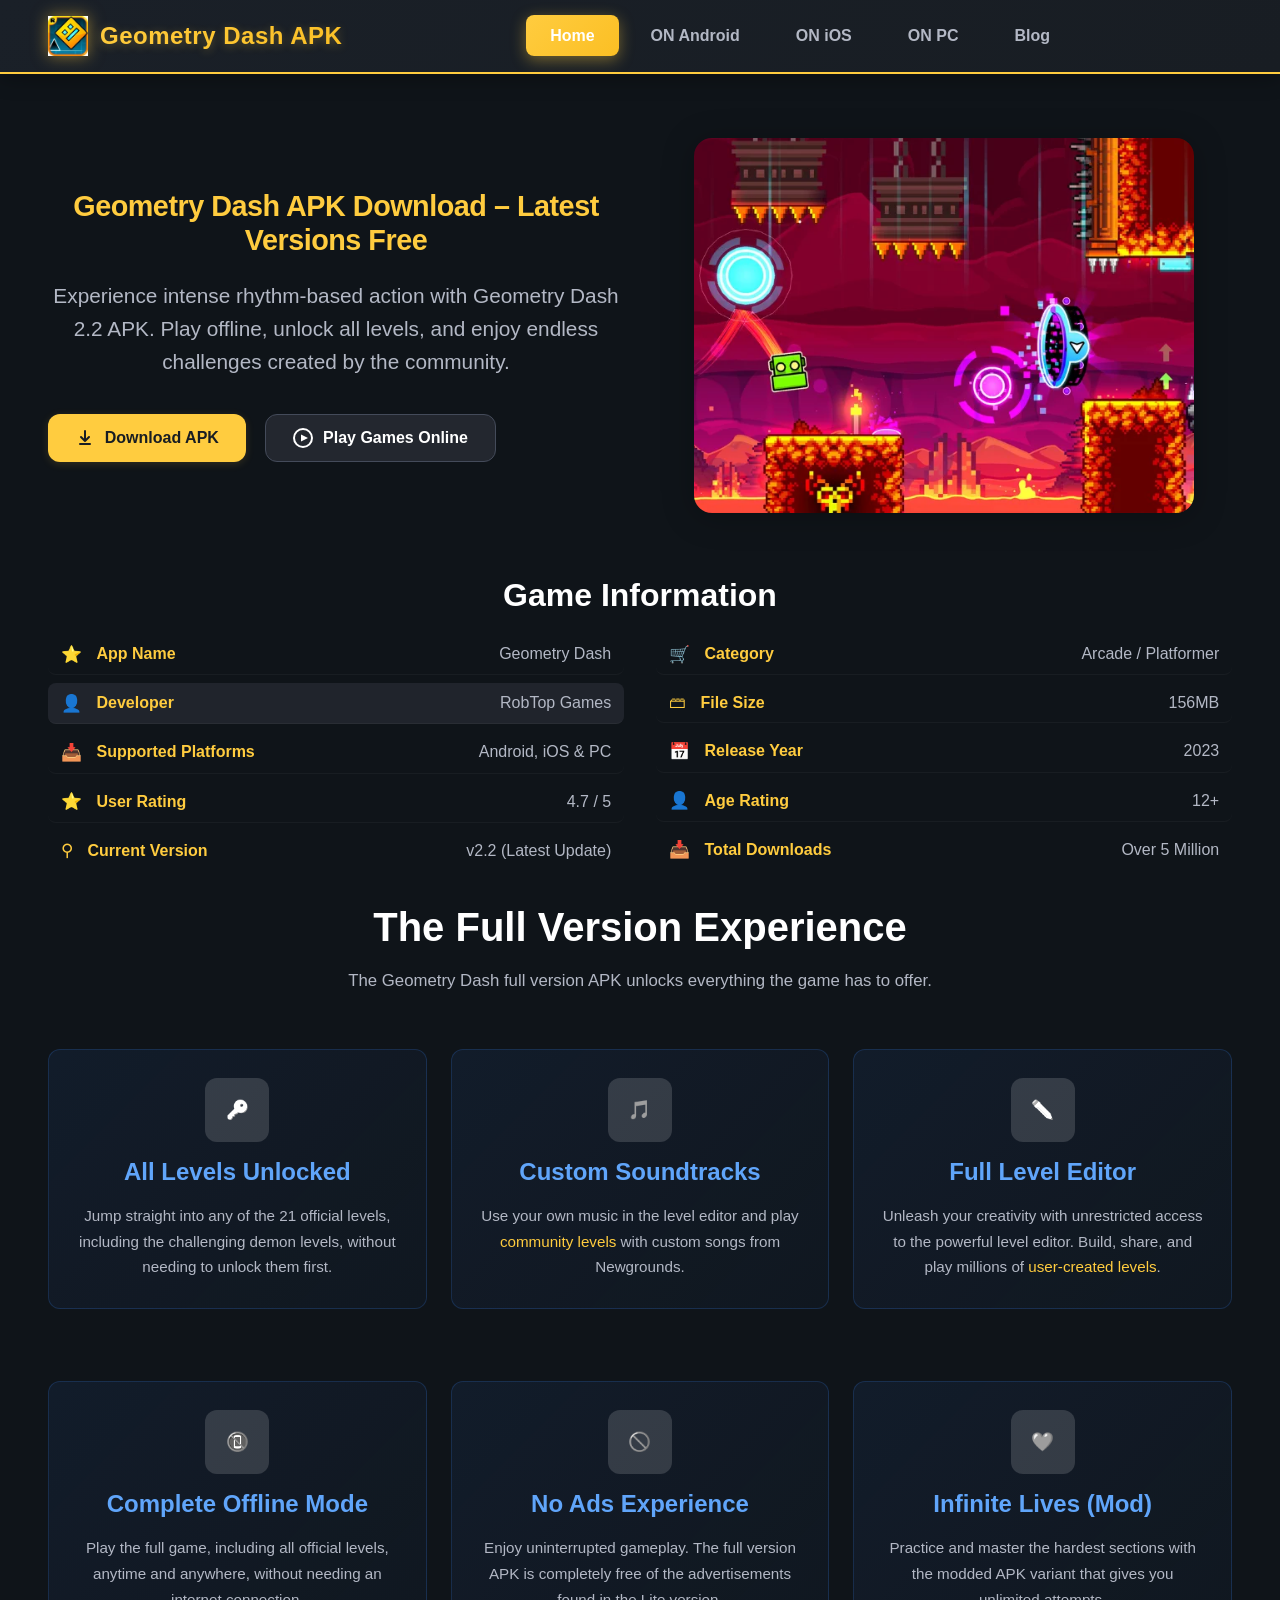
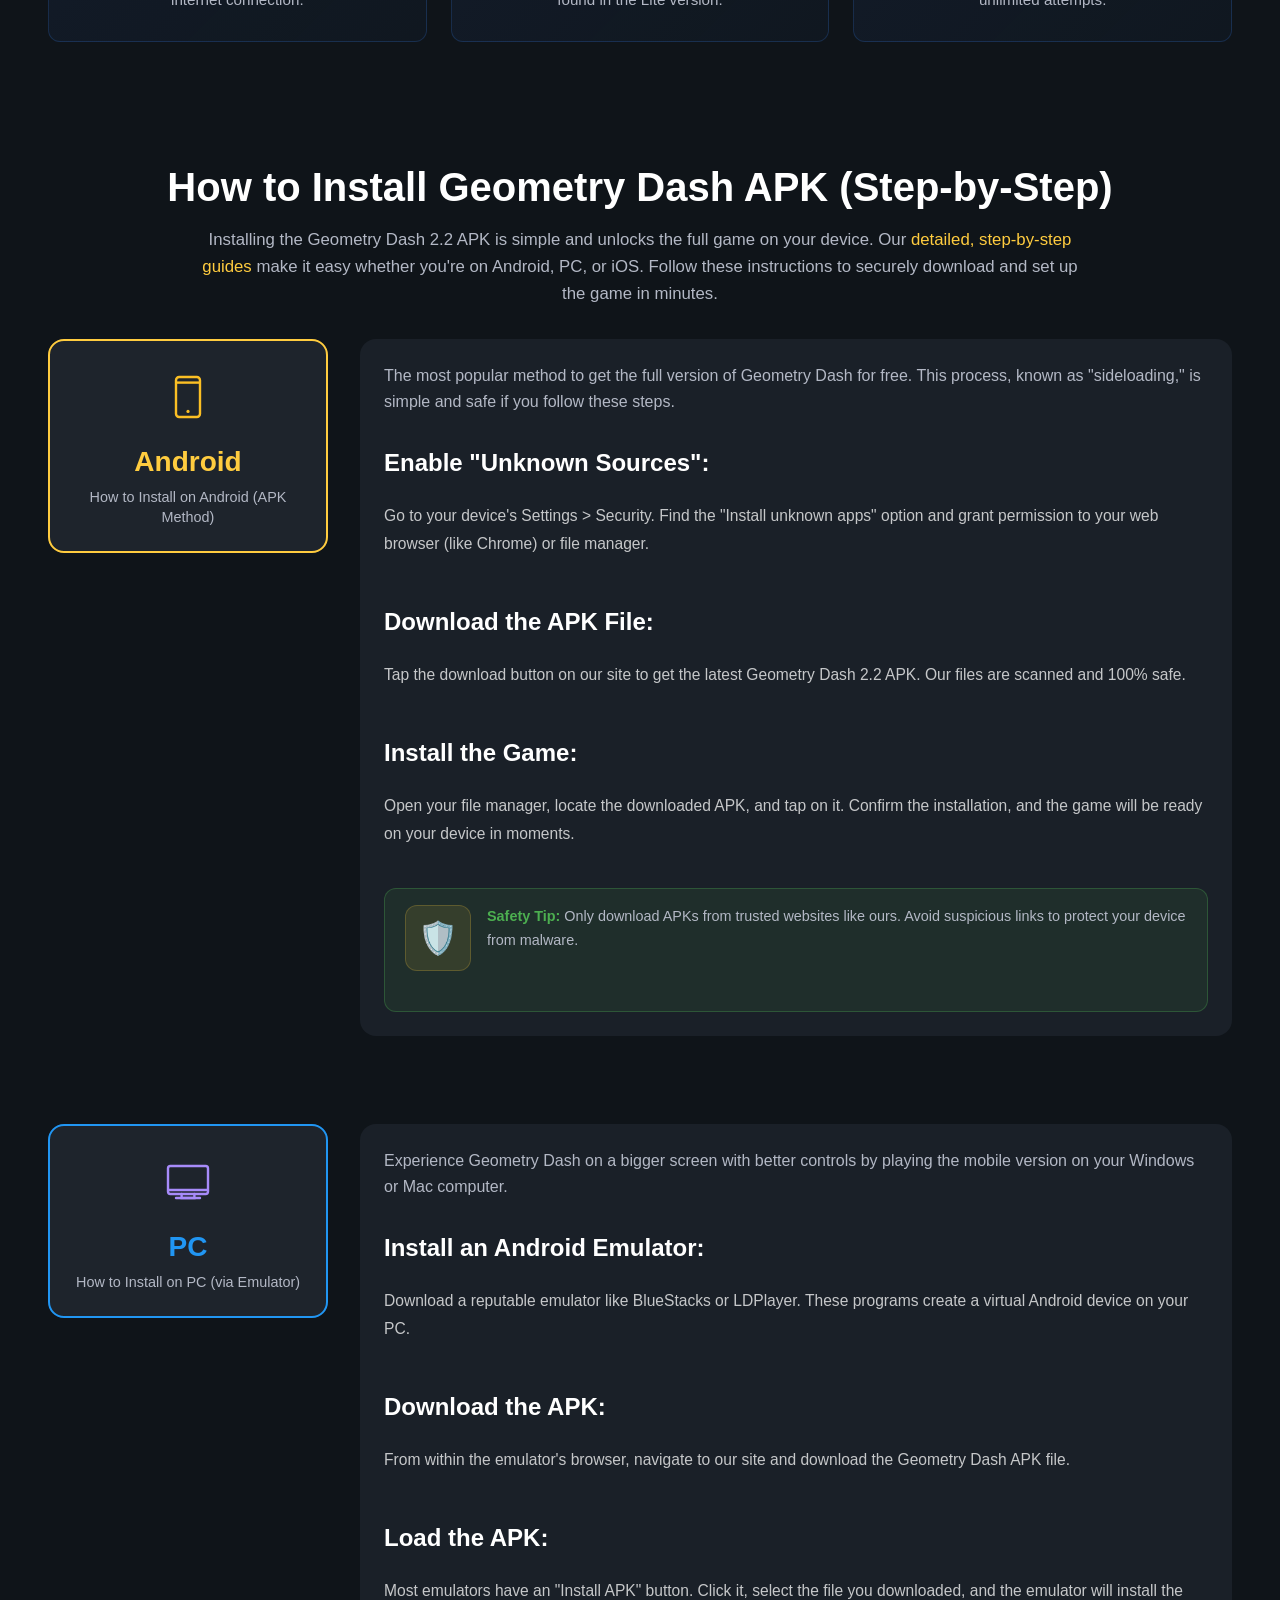
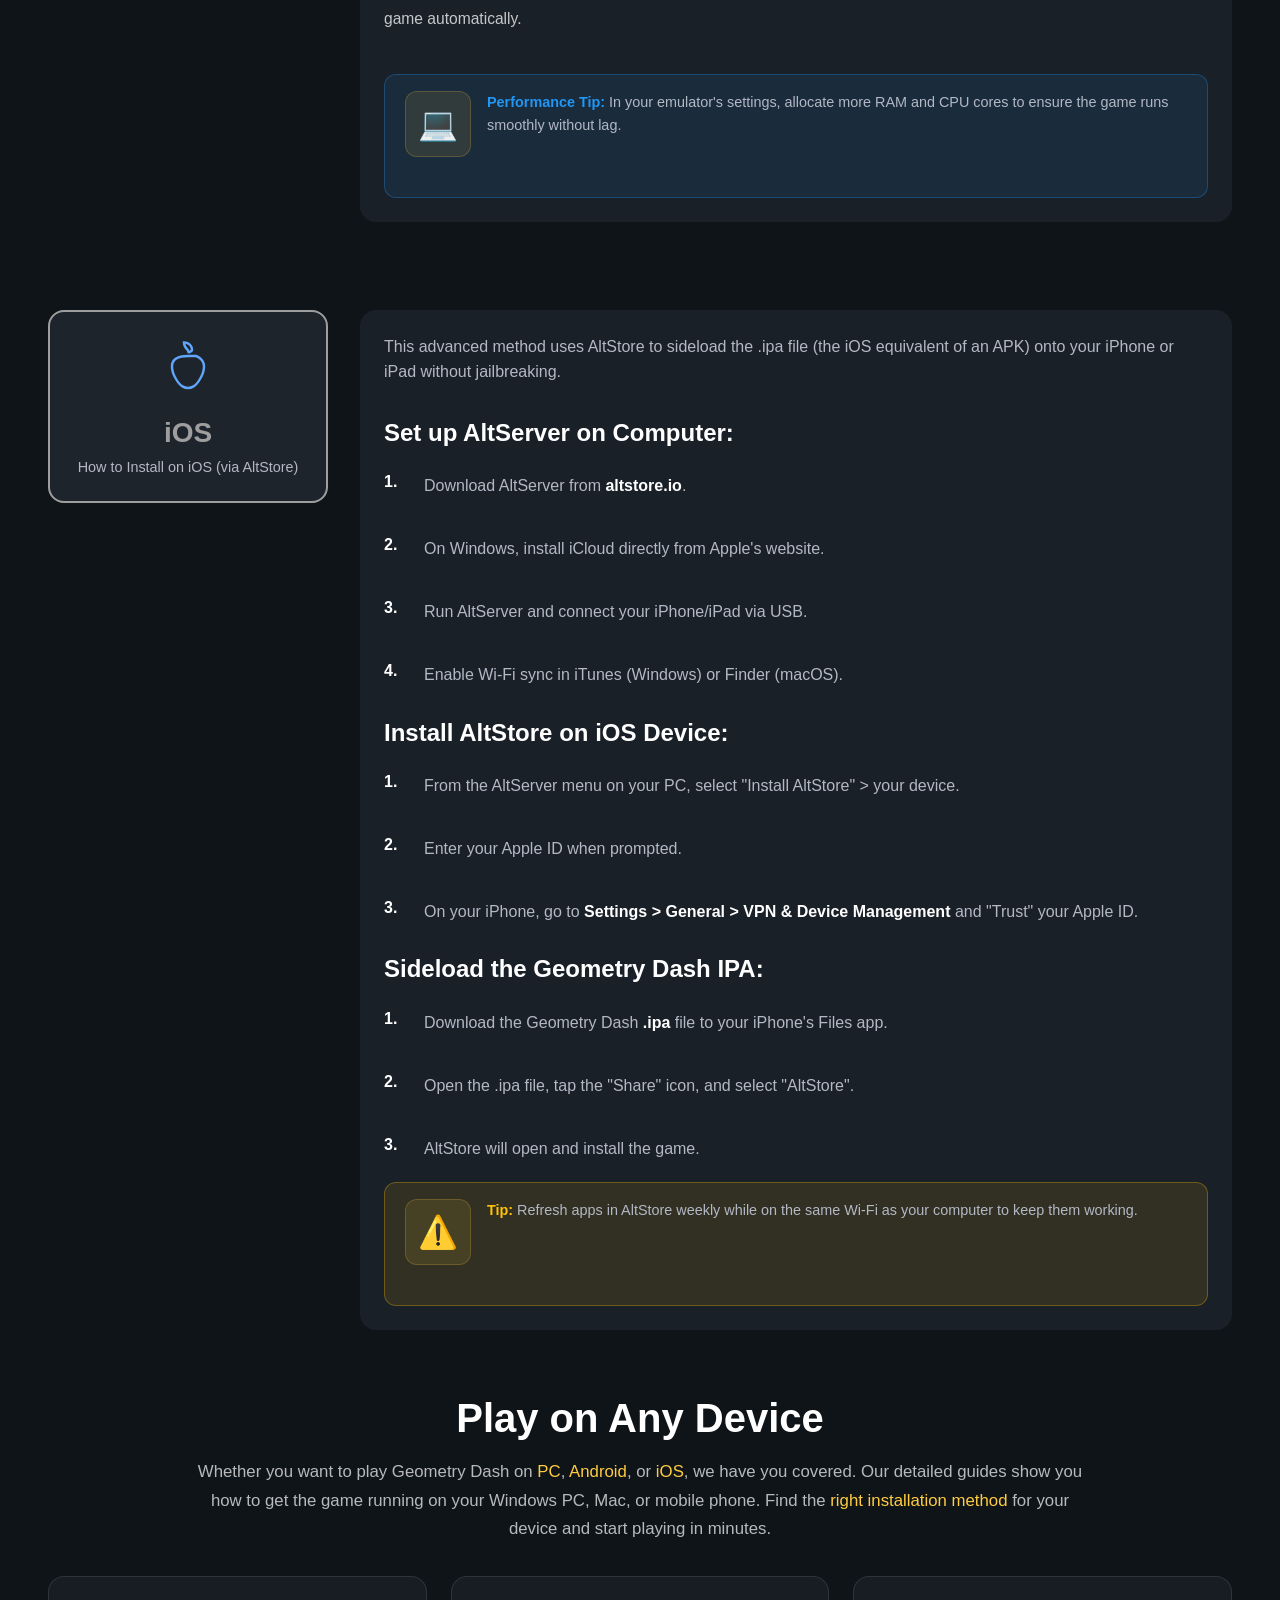
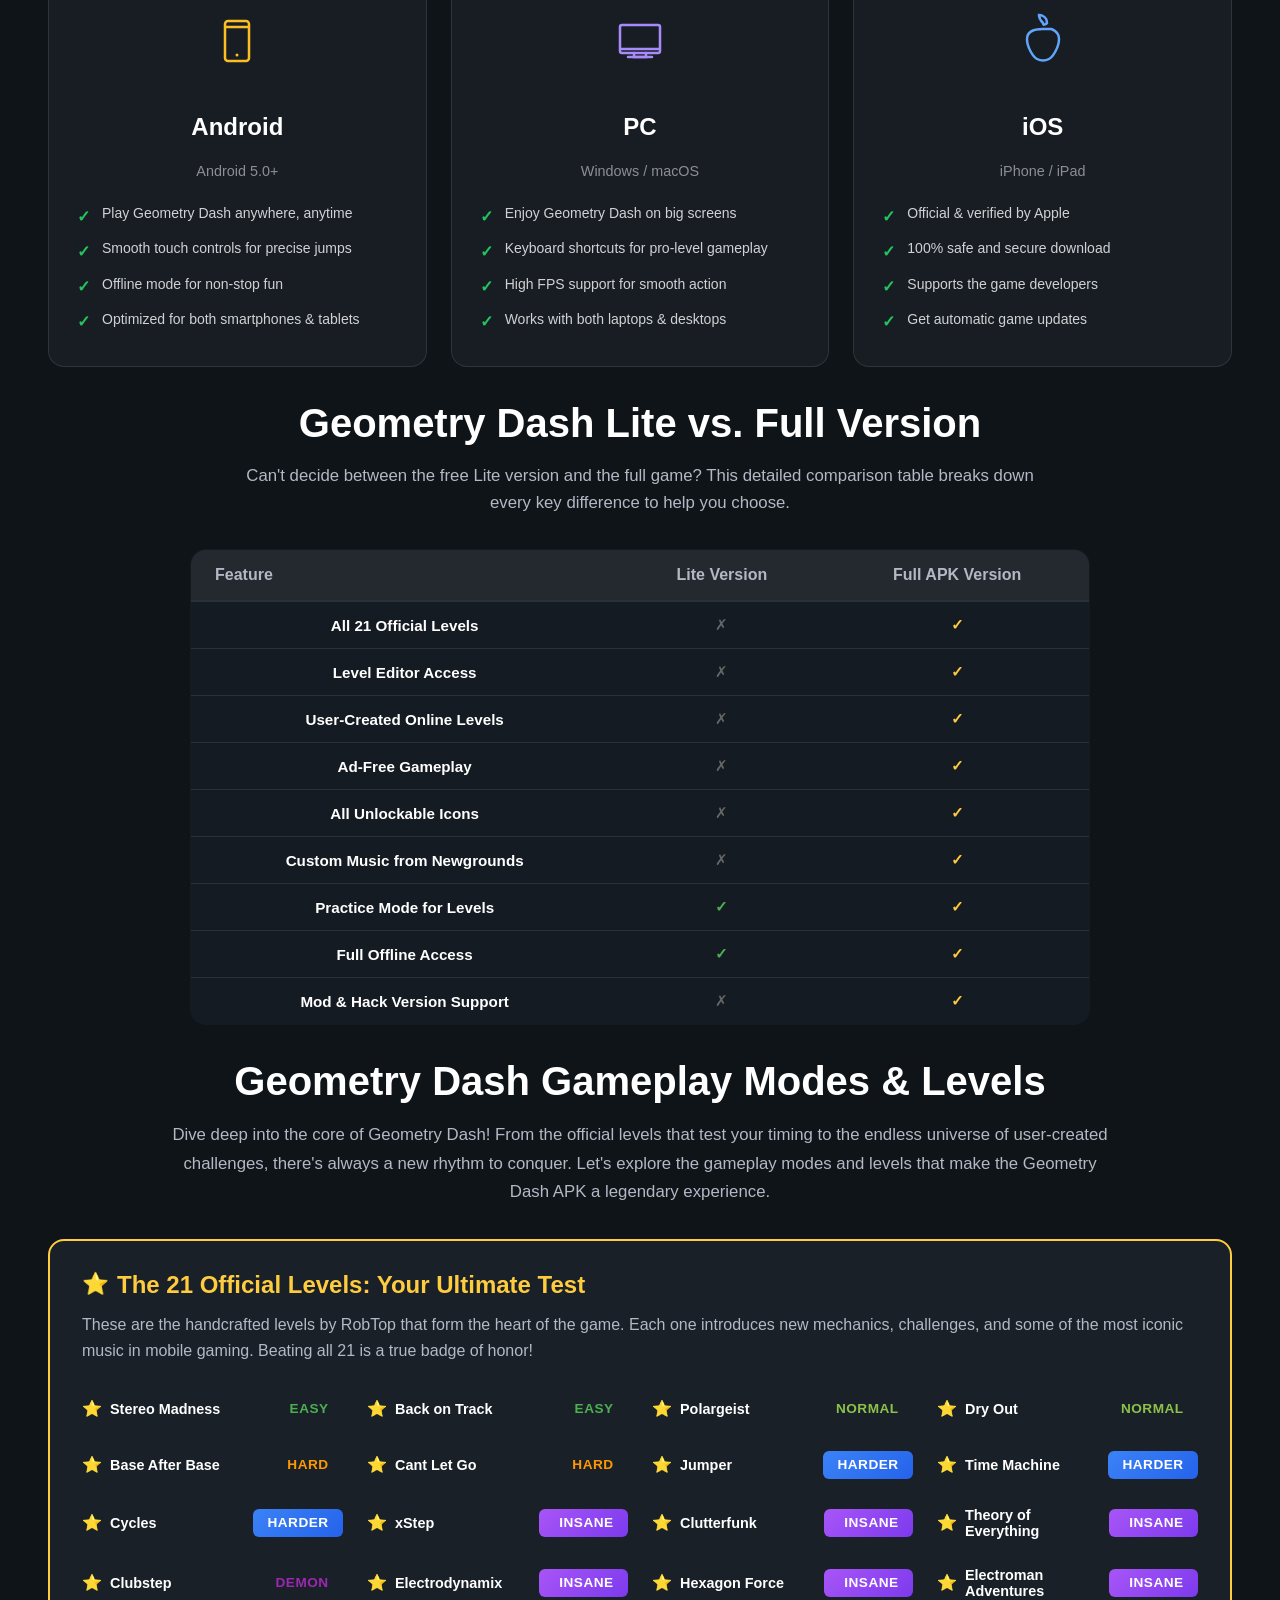
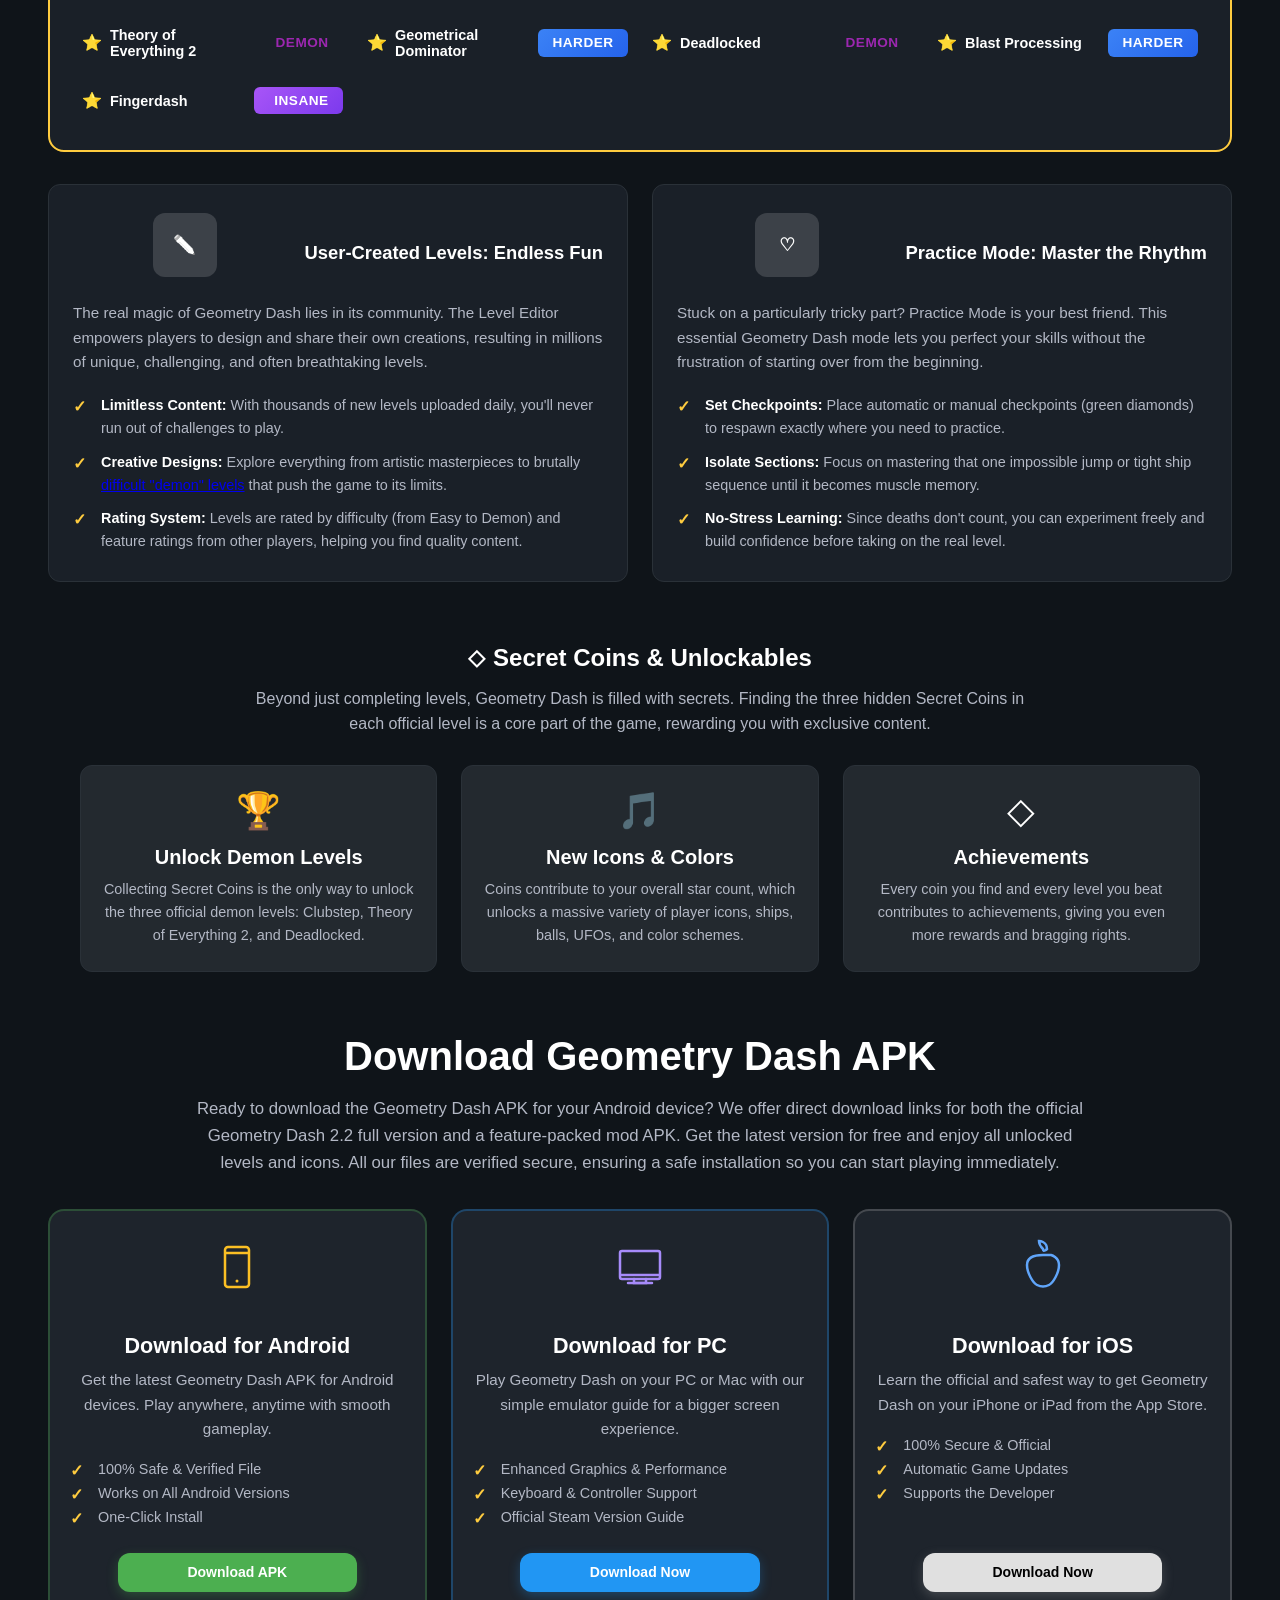
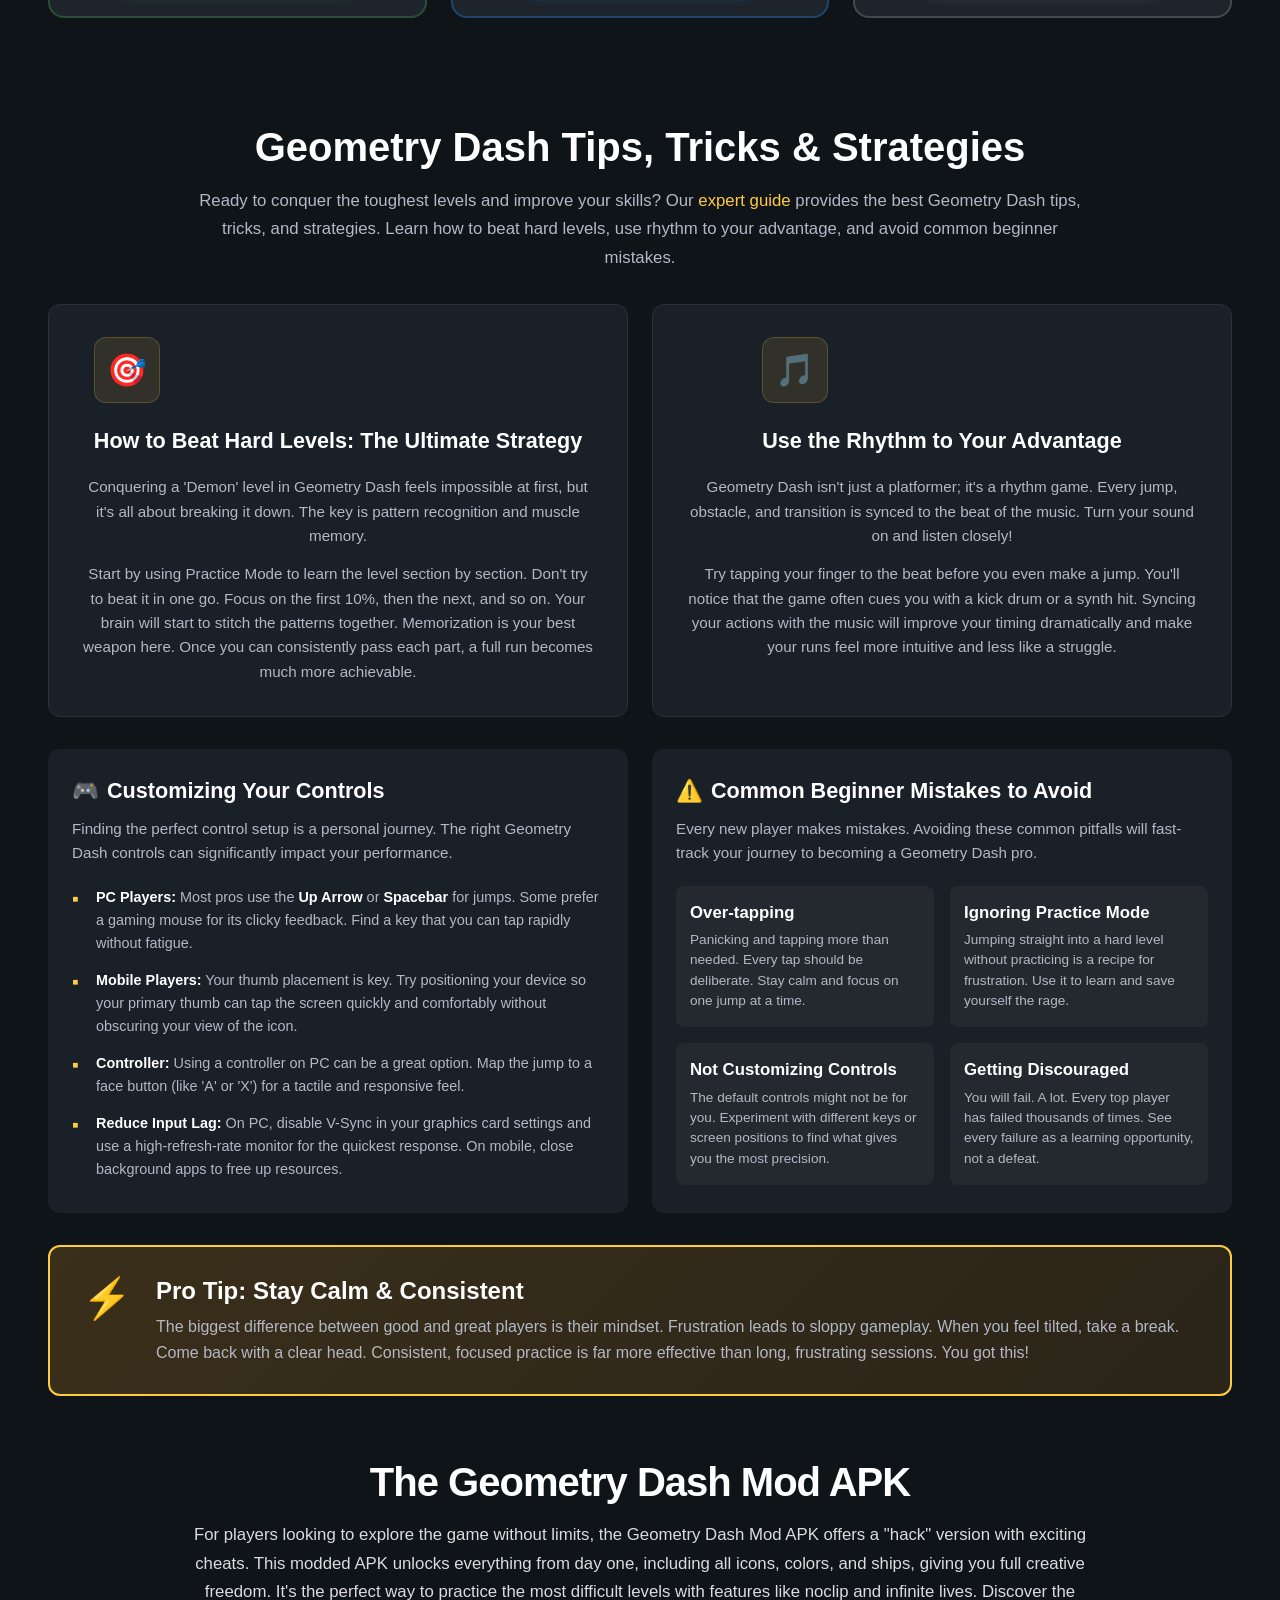
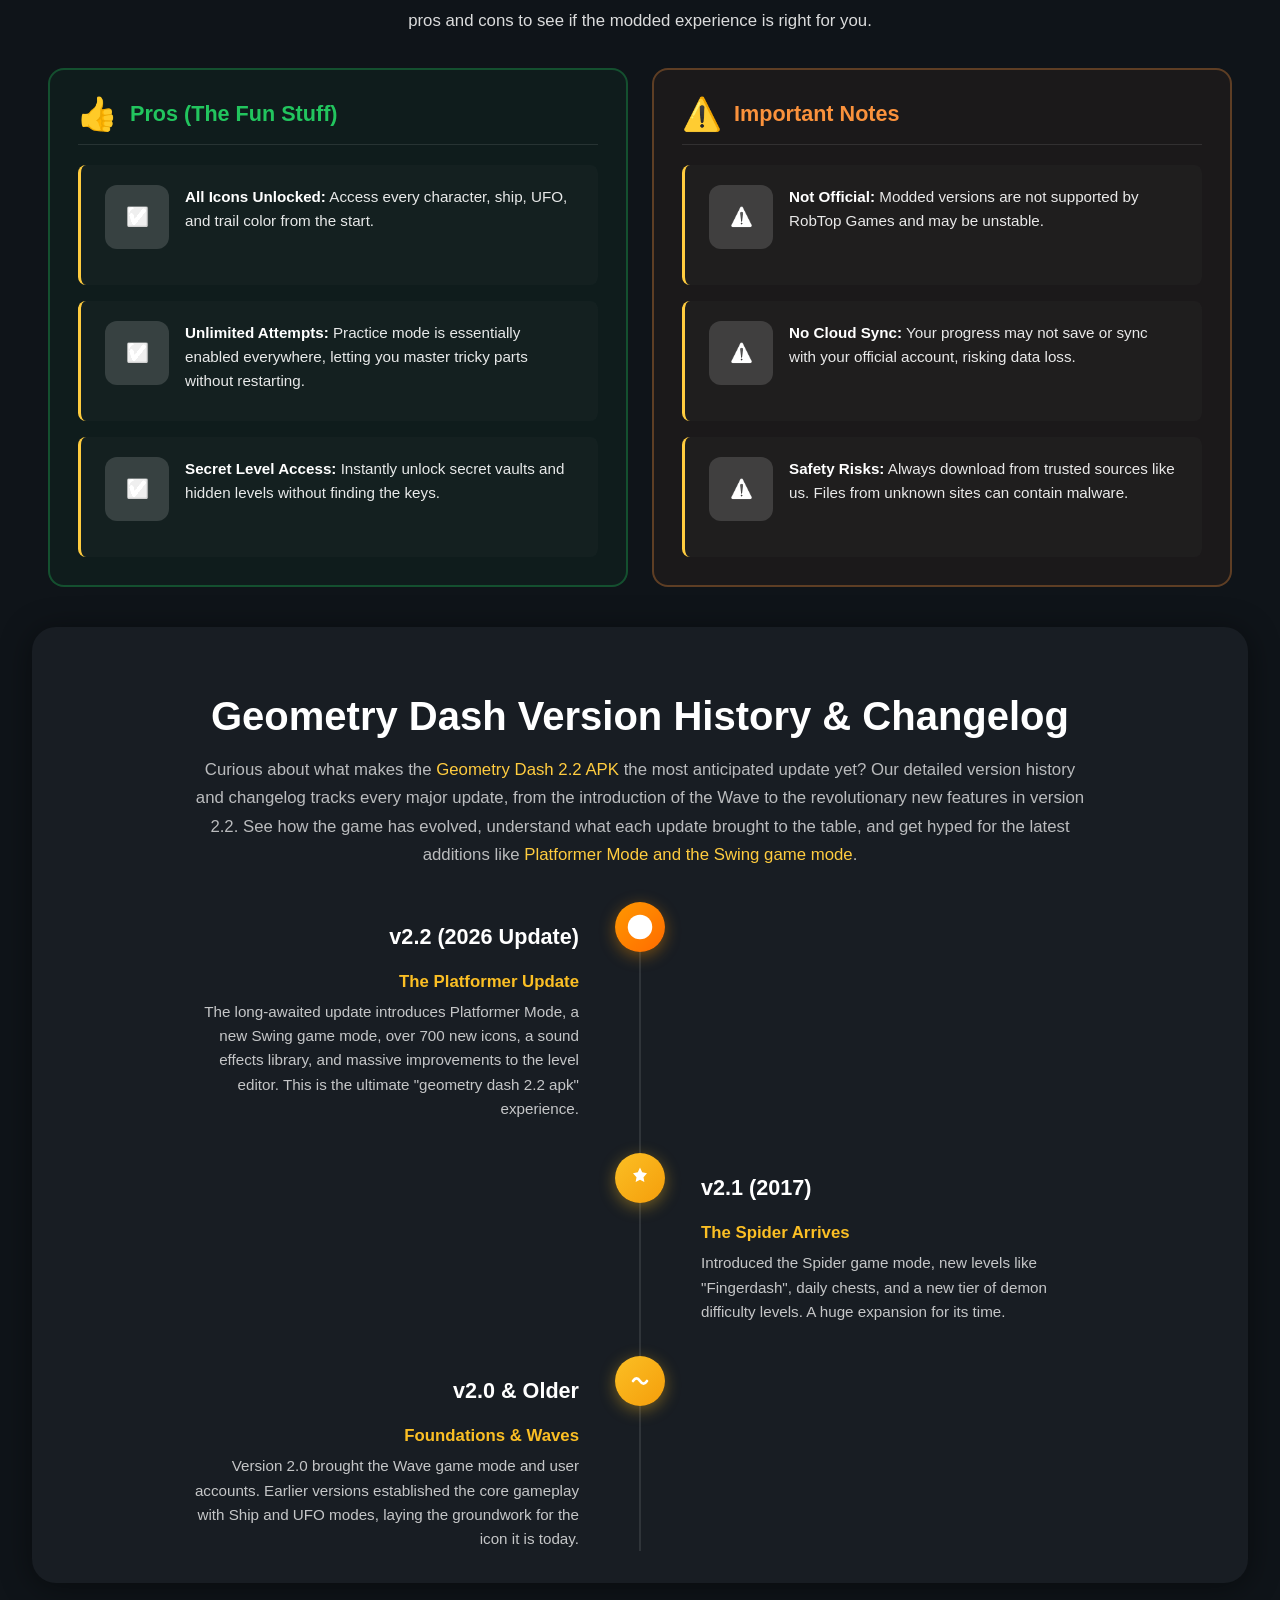
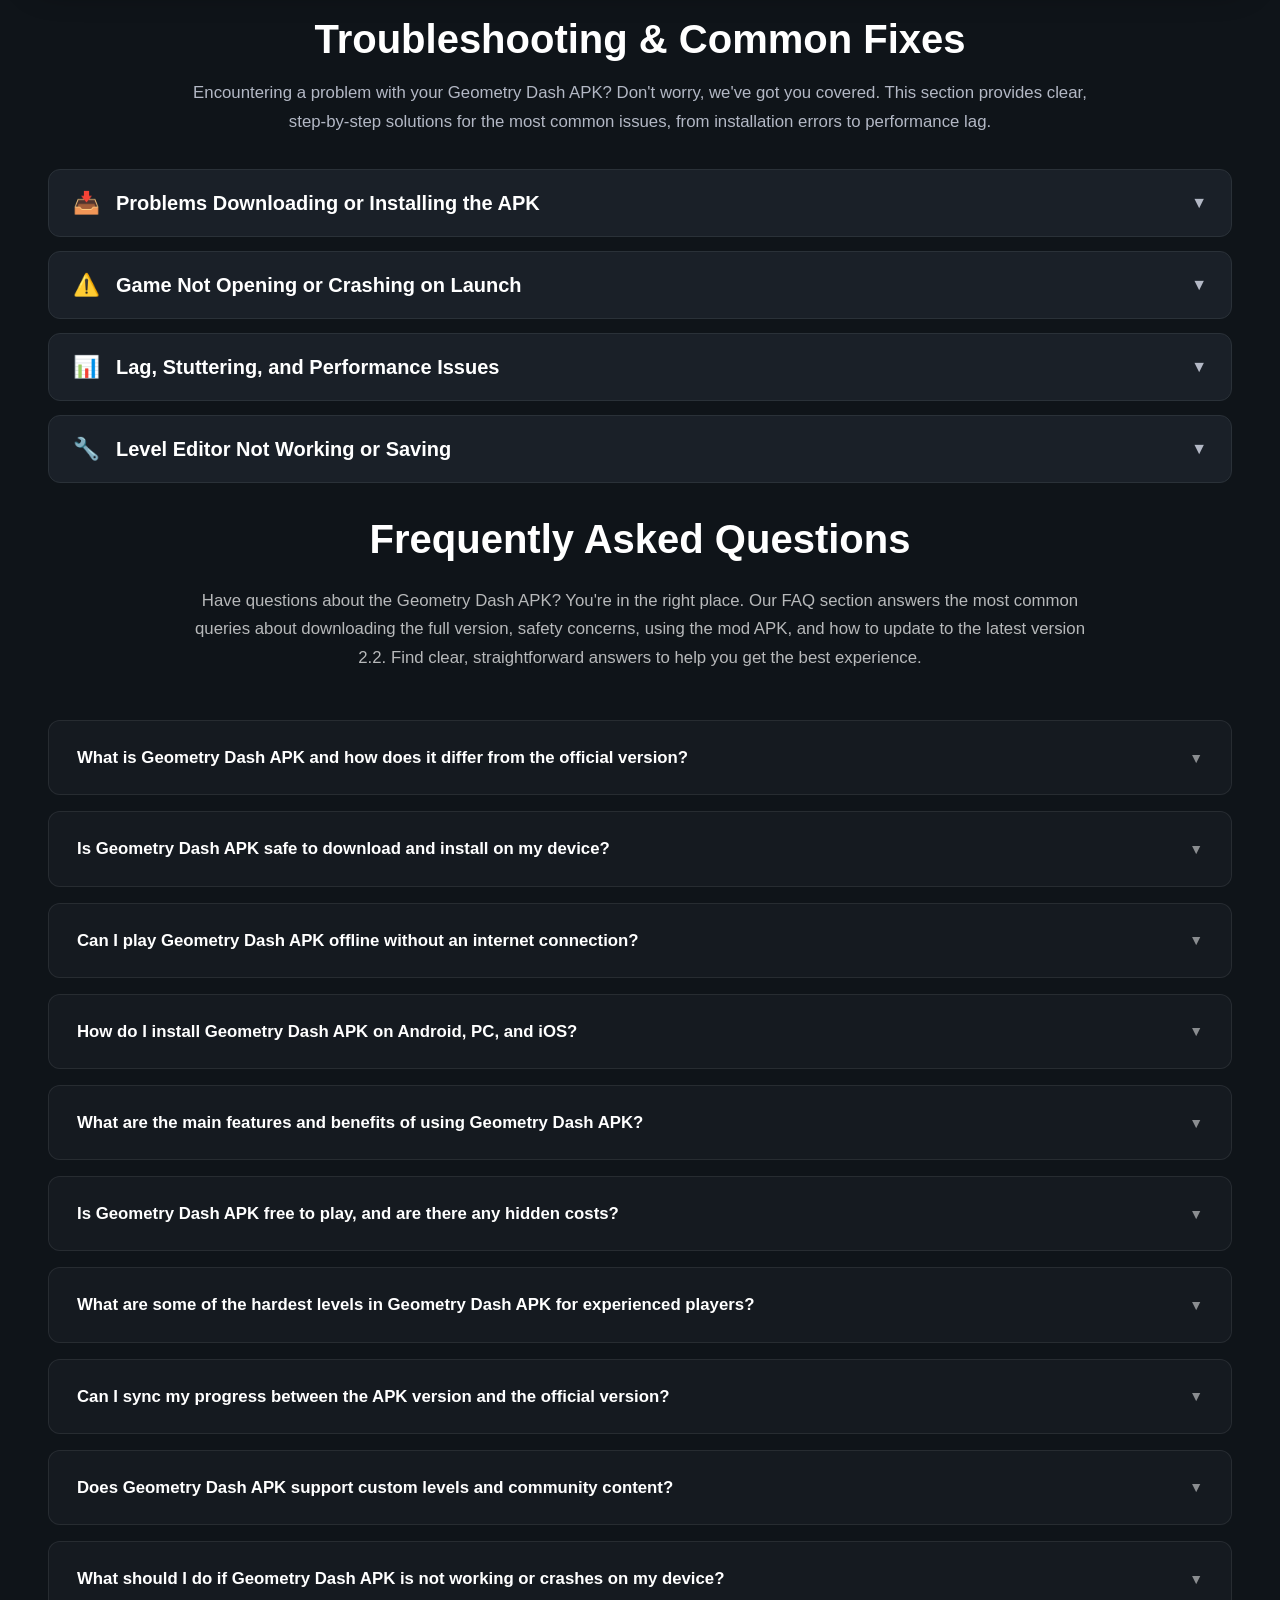
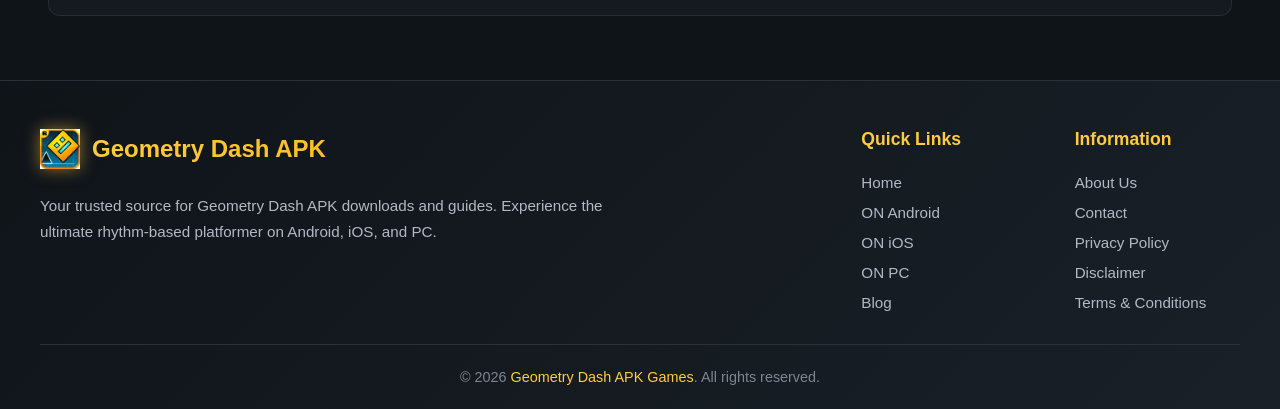
==== index.html @ 707002f7 "s" ====
<!DOCTYPE html>

<html lang="en-US"><head><meta http-equiv="Content-Type" content="text/html; charset=UTF-8">
    <script async src="https://pagead2.googlesyndication.com/pagead/js/adsbygoogle.js?client=ca-pub-5936762206811217"
     crossorigin="anonymous"></script>
    <meta http-equiv="X-UA-Compatible" content="IE=edge">
    <meta name="viewport" content="width=device-width, initial-scale=1.0">
    <link rel="icon" type="image/x-icon" href="/favicon.ico">
    <meta name="robots" content="index, follow, max-snippet:-1, max-image-preview:large, max-video-preview:-1">
    <meta name="description" content="Get the Geometry Dash APK Games 2026 latest version! Enjoy the full rhythm experience with all levels unlocked, exclusive icons, and no ads. Download now for Android, iOS, and PC to master the ultimate 2.2 challenge with smooth, lag-free gameplay.">
    <meta name="keywords" content="geometry dash apk,geometry dash 2.2 apk,geometry dash full version apk,geometry dash apk 2.2,geometry dash apk hack,geometry dash">
    <meta name="author" content="Geometry Dash">
    <!-- Hreflang alternate links for international targeting -->
    <link rel="alternate" href="./Home.html" hreflang="en-US">
    <link rel="alternate" href="./Home.html" hreflang="en-US">
    <link rel="alternate" href="/es" hreflang="en-ES">
    <meta property="og:title" content="Geometry Dash APK Download – Latest Versions Free">
    <!-- WebSite Schema JSON-LD -->
    <script type="text/javascript" async="" src="./Home/js"></script><script async="" src="./Home/gtm.js.download"></script><script type="application/ld+json">
      {
        "@context": "https://schema.org",
        "@type": "WebSite",
        "@id": "https://geometrydashapk.games/#website",
        "name": "Geometry Dash APK Games",
        "alternateName": "Geometry Dash Apk Games",
        "url": "https://geometrydashapk.games/",
        "description": "Download Geometry Dash APK Games 2026 latest version free for Android, iOS & PC. Play all levels unlocked, enjoy smooth gameplay & the ultimate rhythm challenge.",
        "inLanguage": "en-US",
        "publisher": {
          "@type": "Organization",
          "name": "Geometry Dash APK Games",
          "logo": {
            "@type": "ImageObject",
            "url": "https://geometrydashapk.games/Home/logo.webp"
          }
        }
      }
    </script>
    <!-- FAQPage Schema JSON-LD -->
    <script type="application/ld+json">
      {
        "@context": "https://schema.org",
        "@type": "FAQPage",
        "mainEntity": [
          {
            "@type": "Question",
            "name": "What is the difference between Geometry Dash APK and the official version?",
            "acceptedAnswer": {
              "@type": "Answer",
              "text": "The Geometry Dash APK is the full version of the game in an installable format for Android. Unlike the free Lite version on the Play Store, the full APK unlocks all 21 official levels, the complete level editor, and removes ads. The official Play Store version costs money, but the APK can be downloaded for free from trusted sites. Both versions offer the same gameplay experience, but the APK allows full access without a purchase. Just make sure you download APKs from verified sources to avoid malware."
            }
          },
          {
            "@type": "Question",
            "name": "Is it safe to download the Geometry Dash APK on my device?",
            "acceptedAnswer": {
              "@type": "Answer",
              "text": "Yes, downloading the Geometry Dash APK is safe as long as you use trusted sources. Avoid sketchy websites or spam links. Our site provides verified APK files that are scanned for malware. Before installing, make sure to enable 'Unknown Sources' in your Android device's security settings. After installation, you can turn this option off again. If you download from an untrusted source, your device could be at risk, so always check site reviews and reputation first."
            }
          },
          {
            "@type": "Question",
            "name": "Can I play Geometry Dash APK without an internet connection?",
            "acceptedAnswer": {
              "@type": "Answer",
              "text": "Absolutely! One of the best aspects of the full Geometry Dash APK is complete offline mode. Once installed, you can play all 21 official levels, use the level editor, and enjoy the full game without needing an internet connection. However, to download user-created levels from the game servers or upload your own creations, you will need internet access. But for the core single-player experience, offline play is fully available and works perfectly."
            }
          },
          {
            "@type": "Question",
            "name": "How do I install Geometry Dash APK on Android, PC, and iOS?",
            "acceptedAnswer": {
              "@type": "Answer",
              "text": "On Android: Enable 'Unknown Sources' in Settings > Security, download the APK file from our site, and tap the downloaded file to install. On PC: Install an Android emulator like BlueStacks or LDPlayer, download the APK file, and drag it into the emulator or use the 'Install APK' feature. On iOS: The process is more advanced. You need AltStore (a sideloading tool) installed on your computer and iPhone. Download the Geometry Dash .ipa file and load it via AltStore. Check our detailed step-by-step guides for each platform in our installation section."
            }
          },
          {
            "@type": "Question",
            "name": "What special features does the Geometry Dash Mod APK offer?",
            "acceptedAnswer": {
              "@type": "Answer",
              "text": "The Geometry Dash Mod APK (also known as the 'hack' version) offers additional features not found in the standard version. These include all icons, colors, and ships unlocked from the start, infinite lives (no attempt limit), noclip mode (walk through obstacles for practice), and immediate access to all levels and features. These mods are ideal for practicing difficult sections or simply exploring the game without restrictions. However, note that achievements earned with mods won't be recognized on official servers."
            }
          },
          {
            "@type": "Question",
            "name": "Is Geometry Dash APK free, or are there any hidden costs?",
            "acceptedAnswer": {
              "@type": "Answer",
              "text": "The Geometry Dash APK is completely free to download from our site. There are no hidden fees, subscription charges, or required in-app purchases. Once downloaded and installed, you have full access to the entire game permanently. While the official Play Store version costs money (around $3.99 USD), the APK is free. Some sites may try to charge for downloads or redirect to paid services, so always download from trusted sources like ours, where access is 100% free."
            }
          },
          {
            "@type": "Question",
            "name": "Is Geometry Dash APK suitable for beginners or only experienced players?",
            "acceptedAnswer": {
              "@type": "Answer",
              "text": "Geometry Dash is perfect for both beginners and experienced players. The game starts with easy levels like 'Stereo Madness' and 'Back on Track' that teach you the basic controls and mechanics. As you progress, difficulty increases gradually, with harder levels and the brutal 'Demon' levels for experts. Practice Mode is designed specifically for beginners, allowing you to place checkpoints and learn difficult sections without frustration. If you're new, start with the easy levels, practice the rhythm, and don't get discouraged. Everyone starts somewhere!"
            }
          },
          {
            "@type": "Question",
            "name": "How do I update my Geometry Dash APK to the latest version?",
            "acceptedAnswer": {
              "@type": "Answer",
              "text": "To update your Geometry Dash APK to the latest version (currently 2.2), simply download the newest APK file from our site and install it over your existing installation. You don't need to uninstall the old version; the new APK will automatically update it and preserve your game data, saved levels, and progress. Always check that you're downloading the most recent version by verifying the version number on our download page. If for any reason progress doesn't carry over, ensure the new version is from the same developer or source as the previous one."
            }
          },
          {
            "@type": "Question",
            "name": "Can I play user-created levels with community content?",
            "acceptedAnswer": {
              "@type": "Answer",
              "text": "Yes! One of the best features of Geometry Dash is its massive library of user-created levels. With the full APK, you have complete access to the level editor and can browse, download, and play millions of community-created levels. Levels are categorized by difficulty, star rating, and popularity. You can search for specific levels by name or discover new creations in the online levels tab. To access online levels, you need an internet connection, but once downloaded, many can be played offline. The community continues to upload amazing content every day."
            }
          },
          {
            "@type": "Question",
            "name": "How do I fix common installation problems on my device?",
            "acceptedAnswer": {
              "@type": "Answer",
              "text": "If you're having trouble installing the Geometry Dash APK, try these steps: 1) Ensure 'Unknown Sources' or 'Install Unknown Apps' is enabled in Settings > Security. 2) Verify you have enough storage space (at least 200MB free). 3) If the APK won't install, delete the downloaded file and re-download it, as it may be corrupted. 4) Uninstall any previous versions of Geometry Dash (Lite or full) before installing the APK. 5) Restart your device and try again. If the game crashes after installation, make sure your Android device is updated to version 5.0 or higher. For more help, check our troubleshooting section."
            }
          }
        ]
      }
    </script>
    <!-- WebPage, App, and Breadcrumb Schema JSON-LD -->
    <script type="application/ld+json">
      {
        "@context": "https://schema.org",
        "@graph": [
          {
            "@type": "Organization",
            "@id": "https://geometrydashapk.games/#organization",
            "name": "Geometry Dash APK Games",
            "url": "https://geometrydashapk.games/",
            "logo": {
              "@type": "ImageObject",
              "@id": "https://geometrydashapk.games/#logo",
              "url": "https://geometrydashapk.games/Home/logo.webp",
              "contentUrl": "https://geometrydashapk.games/Home/logo.webp"
            }
          },
          {
            "@type": "WebPage",
            "@id": "https://geometrydashapk.games/#webpage",
            "url": "https://geometrydashapk.games/",
            "name": "Geometry Dash APK Download - Latest Versions Free",
            "description": "Get the Geometry Dash APK Games 2026 latest version with all levels unlocked, exclusive icons, no ads, and smooth gameplay for Android, iOS, and PC.",
            "isPartOf": {
              "@id": "https://geometrydashapk.games/#website"
            },
            "about": {
              "@id": "https://geometrydashapk.games/#software"
            },
            "primaryImageOfPage": {
              "@type": "ImageObject",
              "url": "https://geometrydashapk.games/Home/geometry-dash-apk.webp"
            },
            "inLanguage": "en-US"
          },
          {
            "@type": "SoftwareApplication",
            "@id": "https://geometrydashapk.games/#software",
            "name": "Geometry Dash APK",
            "alternateName": "Geometry Dash 2.2 APK",
            "applicationCategory": "GameApplication",
            "operatingSystem": "Android, iOS, Windows",
            "softwareVersion": "2.2",
            "fileSize": "156 MB",
            "description": "Geometry Dash APK is a rhythm-based arcade platformer with offline gameplay, unlocked levels, a level editor, custom icons, and community-created levels.",
            "image": "https://geometrydashapk.games/Home/geometry-dash-apk.webp",
            "downloadUrl": "https://geometrydashapk.games/#download-android-apk",
            "author": {
              "@type": "Organization",
              "name": "RobTop Games"
            },
            "publisher": {
              "@id": "https://geometrydashapk.games/#organization"
            },
            "offers": {
              "@type": "Offer",
              "url": "https://geometrydashapk.games/#download-android-apk",
              "price": "0",
              "priceCurrency": "USD",
              "availability": "https://schema.org/InStock"
            },
            "aggregateRating": {
              "@type": "AggregateRating",
              "ratingValue": "4.7",
              "bestRating": "5",
              "worstRating": "1",
              "ratingCount": "5000000"
            }
          },
          {
            "@type": "BreadcrumbList",
            "@id": "https://geometrydashapk.games/#breadcrumb",
            "itemListElement": [
              {
                "@type": "ListItem",
                "position": 1,
                "name": "Home",
                "item": "https://geometrydashapk.games/"
              }
            ]
          }
        ]
      }
    </script>
    <meta property="og:description" content="Get the Geometry Dash APK Games 2026 latest version! Enjoy the full rhythm experience with all levels unlocked, exclusive icons, and no ads. Download now for Android, iOS, and PC to master the ultimate 2.2 challenge with smooth, lag-free gameplay.">
    <meta property="og:image" content="images/placeholder.webp">
    <meta property="og:type" content="website">
    <meta property="og:url" content="/">
    <!-- Twitter -->
    <meta name="twitter:card" content="summary_large_image">
    <meta name="twitter:title" content="Geometry Dash APK Download – Latest Versions Free">
    <meta name="twitter:description" content="Get the Geometry Dash APK Games 2026 latest version! Enjoy the full rhythm experience with all levels unlocked, exclusive icons, and no ads. Download now for Android, iOS, and PC to master the ultimate 2.2 challenge with smooth, lag-free gameplay.">
    <meta name="twitter:image" content="images/placeholder.webp">
    <title>Geometry Dash APK Download – Latest Versions Free</title>
    <link rel="canonical" href="/">
    <!-- Link to CSS file -->
    <link rel="stylesheet" href="./Home/style.css">
    <!-- Google Tag Manager -->
<script>(function(w,d,s,l,i){w[l]=w[l]||[];w[l].push({'gtm.start':
new Date().getTime(),event:'gtm.js'});var f=d.getElementsByTagName(s)[0],
j=d.createElement(s),dl=l!='dataLayer'?'&l='+l:'';j.async=true;j.src=
'https://www.googletagmanager.com/gtm.js?id='+i+dl;f.parentNode.insertBefore(j,f);
})(window,document,'script','dataLayer','GTM-KZPTSPKQ');</script>
<!-- End Google Tag Manager -->
    <link rel="stylesheet" href="./assets/translate.css">
  </head>
  <body>
    <!-- Google Tag Manager (noscript) -->
<noscript><iframe src="https://www.googletagmanager.com/ns.html?id=GTM-KZPTSPKQ"
height="0" width="0" style="display:none;visibility:hidden"></iframe></noscript>
<!-- End Google Tag Manager (noscript) -->
    <header>
      <a href="./Home.html" class="logo">
        <img src="./Home/logo.webp" alt="Geometry Dash Logo" class="logo-icon">
        <span class="logo-text">Geometry Dash APK</span>
      </a>
      <nav>
        <ul class="nav-menu">
          <li><a href="./" class="nav-link active">Home</a></li>
          <li><a href="./Android.html" class="nav-link">ON Android</a></li>
          <li><a href="./IOS.html" class="nav-link">ON iOS</a></li>
          <li><a href="./Window.html" class="nav-link">ON PC</a></li>
          <li><a href="./blog" class="nav-link">Blog</a></li>
          <li class="language-switcher"><div id="google_translate_element" class="translate-control"></div></li>
        </ul>
        <button class="mobile-menu-toggle" aria-label="Toggle menu">
          <span></span>
          <span></span>
          <span></span>
        </button>
      </nav>
    </header>
    <main>
      <section class="hero">
        <div class="hero-content">
          <div class="hero-text">
            <h1>
              Geometry Dash APK Download – Latest Versions Free
            </h1>
            <p class="hero-subtitle">
              Experience intense rhythm-based action with Geometry Dash 2.2 APK.
              Play offline, unlock all levels, and enjoy endless challenges
              created by the community.
            </p>
            <div class="hero-buttons">
              <a href="/#download-android-apk" class="btn btn-download">
                <span class="btn-icon" aria-hidden="true" style="
                    display: inline-flex;
                    align-items: center;
                    margin-right: 0.6em;
                  ">
                  <svg width="20" height="20" viewBox="0 0 20 20" fill="none" xmlns="http://www.w3.org/2000/svg" style="display: block">
                    <path d="M10 3v10m0 0l-4-4m4 4l4-4" stroke="#181d23" stroke-width="2" stroke-linecap="round" stroke-linejoin="round"></path>
                    <rect x="4" y="15" width="12" height="2" rx="1" fill="#181d23"></rect>
                  </svg>
                </span>
                Download APK
              </a>
              <a href="https://geometry.games" target="_blank" rel="noopener" class="btn btn-install">
                <span class="btn-icon" aria-hidden="true" style="
                    display: inline-flex;
                    align-items: center;
                    margin-right: 0.6em;
                  ">
                  <svg width="20" height="20" viewBox="0 0 20 20" fill="none" xmlns="http://www.w3.org/2000/svg" style="display: block">
                    <circle cx="10" cy="10" r="9" stroke="#fff" stroke-width="2"></circle>
                    <polygon points="8,6.5 15,10 8,13.5" fill="#fff"></polygon>
                  </svg>
                </span>
                Play Games Online
              </a>
            </div>
          </div>
          <div class="hero-image">
            <img src="./Home/geometry-dash-apk.webp" alt="Geometry Dash APK Screenshot">
          </div>
        </div>
      </section>
      <section class="game-info-card">
        <h2 class="game-info-title">Game Information</h2>
        <div class="game-info-table">
          <div class="game-info-col">
            <div class="game-info-row">
              <span class="game-info-icon">⭐</span>
              <span class="game-info-label">App Name</span><span class="game-info-value">Geometry Dash</span>
            </div>
            <div class="game-info-row highlight">
              <span class="game-info-icon">👤</span>
              <span class="game-info-label">Developer</span><span class="game-info-value">RobTop Games</span>
            </div>
            <div class="game-info-row">
              <span class="game-info-icon">📥</span>
              <span class="game-info-label">Supported Platforms</span><span class="game-info-value">Android, iOS &amp; PC</span>
            </div>
            <div class="game-info-row">
              <span class="game-info-icon">⭐</span>
              <span class="game-info-label">User Rating</span><span class="game-info-value">4.7 / 5</span>
            </div>
            <div class="game-info-row">
              <span class="game-info-icon">⚲</span>
              <span class="game-info-label">Current Version</span><span class="game-info-value">v2.2 (Latest Update)</span>
            </div>
          </div>
          <div class="game-info-col">
            <div class="game-info-row">
              <span class="game-info-icon">🛒</span>
              <span class="game-info-label">Category</span><span class="game-info-value">Arcade / Platformer</span>
            </div>
            <div class="game-info-row">
              <span class="game-info-icon">🗃</span>
              <span class="game-info-label">File Size</span><span class="game-info-value">156MB</span>
            </div>
            <div class="game-info-row">
              <span class="game-info-icon">📅</span>
              <span class="game-info-label">Release Year</span><span class="game-info-value">2023</span>
            </div>
            <div class="game-info-row">
              <span class="game-info-icon">👤</span>
              <span class="game-info-label">Age Rating</span><span class="game-info-value">12+</span>
            </div>
            <div class="game-info-row">
              <span class="game-info-icon">📥</span>
              <span class="game-info-label">Total Downloads</span><span class="game-info-value">Over 5 Million</span>
            </div>
          </div>
        </div>
      </section>
      <section class="features-section">
        <h2 class="features-title">The Full Version Experience</h2>
        <p class="features-subtitle">
          The Geometry Dash full version APK unlocks everything the game has to
          offer.
        </p>
        <div class="features-grid">
          <div class="feature-card">
            <div class="feature-icon">🔑</div>
            <h3 class="feature-title">All Levels Unlocked</h3>
            <p class="feature-description">
              Jump straight into any of the 21 official levels, including the
              challenging demon levels, without needing to unlock them first.
            </p>
          </div>
          <div class="feature-card">
            <div class="feature-icon">🎵</div>
            <h3 class="feature-title">Custom Soundtracks</h3>
            <p class="feature-description">
              Use your own music in the level editor and play
              <a href="./blog/best-geometry-dash-levels">community levels</a>
              with custom songs from Newgrounds.
            </p>
          </div>
          <div class="feature-card">
            <div class="feature-icon">✏️</div>
            <h3 class="feature-title">Full Level Editor</h3>
            <p class="feature-description">
              Unleash your creativity with unrestricted access to the powerful
              level editor. Build, share, and play millions of
              <a href="./blog/best-geometry-dash-levels">user-created levels</a>.
            </p>
          </div>
          <div class="feature-card">
            <div class="feature-icon">📵</div>
            <h3 class="feature-title">Complete Offline Mode</h3>
            <p class="feature-description">
              Play the full game, including all official levels, anytime and
              anywhere, without needing an internet connection.
            </p>
          </div>
          <div class="feature-card">
            <div class="feature-icon">🚫</div>
            <h3 class="feature-title">No Ads Experience</h3>
            <p class="feature-description">
              Enjoy uninterrupted gameplay. The full version APK is completely
              free of the advertisements found in the Lite version.
            </p>
          </div>
          <div class="feature-card">
            <div class="feature-icon">❤️</div>
            <h3 class="feature-title">Infinite Lives (Mod)</h3>
            <p class="feature-description">
              Practice and master the hardest sections with the modded APK
              variant that gives you unlimited attempts.
            </p>
          </div>
        </div>
      </section>

      <section class="install-section">
        <h2 class="install-title">
          How to Install Geometry Dash APK (Step-by-Step)
        </h2>
        <p class="install-subtitle">
          Installing the Geometry Dash 2.2 APK is simple and unlocks the full
          game on your device. Our
          <a href="./blog/how-to-install-geometry-dash-on-any-device">detailed, step-by-step guides</a>
          make it easy whether you're on Android, PC, or iOS. Follow these
          instructions to securely download and set up the game in minutes.
        </p>
        <div class="install-container">
          <div class="install-platform">
            <div class="platform-icon">
              <svg width="80" height="80" viewBox="0 0 80 80" fill="none" xmlns="http://www.w3.org/2000/svg">
                <rect x="25" y="15" width="30" height="50" rx="4" stroke="#fbbf24" stroke-width="3" fill="none"></rect>
                <line x1="25" y1="22" x2="55" y2="22" stroke="#fbbf24" stroke-width="3"></line>
                <circle cx="40" cy="58" r="2" fill="#fbbf24"></circle>
              </svg>
            </div>
            <h3 class="platform-title">Android</h3>
            <p class="platform-subtitle">
              How to Install on Android (APK Method)
            </p>
          </div>
          <div class="install-steps">
            <p class="install-intro">
              The most popular method to get the full version of Geometry Dash
              for free. This process, known as "sideloading," is simple and safe
              if you follow these steps.
            </p>
            <div class="install-step">
              <div class="step-number">1</div>
              <div class="step-content">
                <h4 class="step-title">Enable "Unknown Sources":</h4>
                <p class="step-description">
                  Go to your device's Settings &gt; Security. Find the "Install
                  unknown apps" option and grant permission to your web browser
                  (like Chrome) or file manager.
                </p>
              </div>
            </div>
            <div class="install-step">
              <div class="step-number">2</div>
              <div class="step-content">
                <h4 class="step-title">Download the APK File:</h4>
                <p class="step-description">
                  Tap the download button on our site to get the latest Geometry
                  Dash 2.2 APK. Our files are scanned and 100% safe.
                </p>
              </div>
            </div>
            <div class="install-step">
              <div class="step-number">3</div>
              <div class="step-content">
                <h4 class="step-title">Install the Game:</h4>
                <p class="step-description">
                  Open your file manager, locate the downloaded APK, and tap on
                  it. Confirm the installation, and the game will be ready on
                  your device in moments.
                </p>
              </div>
            </div>
            <div class="safety-tip">
              <div class="tip-icon">🛡️</div>
              <p>
                <strong>Safety Tip:</strong> Only download APKs from trusted
                websites like ours. Avoid suspicious links to protect your
                device from malware.
              </p>
            </div>
          </div>
        </div>
      </section>
      <section class="install-section pc-install">
        <div class="install-container">
          <div class="install-platform">
            <div class="platform-icon">
              <svg width="80" height="80" viewBox="0 0 80 80" fill="none" xmlns="http://www.w3.org/2000/svg">
                <rect x="15" y="20" width="50" height="35" rx="3" stroke="#a78bfa" stroke-width="3" fill="none"></rect>
                <line x1="15" y1="50" x2="65" y2="50" stroke="#a78bfa" stroke-width="3"></line>
                <path d="M32 55 L32 60 L48 60 L48 55" stroke="#a78bfa" stroke-width="3" stroke-linecap="round"></path>
                <line x1="25" y1="60" x2="55" y2="60" stroke="#a78bfa" stroke-width="3" stroke-linecap="round"></line>
              </svg>
            </div>
            <h3 class="platform-title">PC</h3>
            <p class="platform-subtitle">How to Install on PC (via Emulator)</p>
          </div>
          <div class="install-steps">
            <p class="install-intro">
              Experience Geometry Dash on a bigger screen with better controls
              by playing the mobile version on your Windows or Mac computer.
            </p>
            <div class="install-step">
              <div class="step-number">1</div>
              <div class="step-content">
                <h4 class="step-title">Install an Android Emulator:</h4>
                <p class="step-description">
                  Download a reputable emulator like BlueStacks or LDPlayer.
                  These programs create a virtual Android device on your PC.
                </p>
              </div>
            </div>
            <div class="install-step">
              <div class="step-number">2</div>
              <div class="step-content">
                <h4 class="step-title">Download the APK:</h4>
                <p class="step-description">
                  From within the emulator's browser, navigate to our site and
                  download the Geometry Dash APK file.
                </p>
              </div>
            </div>
            <div class="install-step">
              <div class="step-number">3</div>
              <div class="step-content">
                <h4 class="step-title">Load the APK:</h4>
                <p class="step-description">
                  Most emulators have an "Install APK" button. Click it, select
                  the file you downloaded, and the emulator will install the
                  game automatically.
                </p>
              </div>
            </div>
            <div class="safety-tip performance-tip">
              <div class="tip-icon">💻</div>
              <p>
                <strong>Performance Tip:</strong> In your emulator's settings,
                allocate more RAM and CPU cores to ensure the game runs smoothly
                without lag.
              </p>
            </div>
          </div>
        </div>
      </section>
      <section class="install-section ios-install">
        <div class="install-container">
          <div class="install-platform">
            <div class="platform-icon">
              <svg width="80" height="80" viewBox="0 0 80 80" fill="none" xmlns="http://www.w3.org/2000/svg">
                <path d="M40 18 C40 18, 35 13, 35 8 C35 8, 45 8, 45 18 C45 18, 40 23, 40 18 Z" stroke="#60a5fa" stroke-width="3" fill="none"></path>
                <path d="M50 25 C50 25, 60 28, 60 38 C60 48, 52 60, 47 63 C42 66, 38 66, 33 63 C28 60, 20 48, 20 38 C20 28, 30 25, 40 25 C45 25, 50 25, 50 25 Z" stroke="#60a5fa" stroke-width="3" fill="none"></path>
              </svg>
            </div>
            <h3 class="platform-title">iOS</h3>
            <p class="platform-subtitle">
              How to Install on iOS (via AltStore)
            </p>
          </div>
          <div class="install-steps">
            <p class="install-intro">
              This advanced method uses AltStore to sideload the .ipa file (the
              iOS equivalent of an APK) onto your iPhone or iPad without
              jailbreaking.
            </p>
            <div class="install-step">
              <div class="step-number">1</div>
              <div class="step-content">
                <h4 class="step-title">Set up AltServer on Computer:</h4>
                <ul class="step-list">
                  <li>Download AltServer from <strong>altstore.io</strong>.</li>
                  <li>
                    On Windows, install iCloud directly from Apple's website.
                  </li>
                  <li>Run AltServer and connect your iPhone/iPad via USB.</li>
                  <li>
                    Enable Wi-Fi sync in iTunes (Windows) or Finder (macOS).
                  </li>
                </ul>
              </div>
            </div>
            <div class="install-step">
              <div class="step-number">2</div>
              <div class="step-content">
                <h4 class="step-title">Install AltStore on iOS Device:</h4>
                <ul class="step-list">
                  <li>
                    From the AltServer menu on your PC, select "Install
                    AltStore" &gt; your device.
                  </li>
                  <li>Enter your Apple ID when prompted.</li>
                  <li>
                    On your iPhone, go to
                    <strong>Settings &gt; General &gt; VPN &amp; Device Management</strong>
                    and "Trust" your Apple ID.
                  </li>
                </ul>
              </div>
            </div>
            <div class="install-step">
              <div class="step-number">3</div>
              <div class="step-content">
                <h4 class="step-title">Sideload the Geometry Dash IPA:</h4>
                <ul class="step-list">
                  <li>
                    Download the Geometry Dash <strong>.ipa</strong> file to
                    your iPhone's Files app.
                  </li>
                  <li>
                    Open the .ipa file, tap the "Share" icon, and select
                    "AltStore".
                  </li>
                  <li>AltStore will open and install the game.</li>
                </ul>
              </div>
            </div>
            <div class="safety-tip warning-tip">
              <div class="tip-icon">⚠️</div>
              <p>
                <strong>Tip:</strong> Refresh apps in AltStore weekly while on
                the same Wi-Fi as your computer to keep them working.
              </p>
            </div>
          </div>
        </div>
      </section>
      <section class="platforms-section">
        <h2 class="platforms-title">Play on Any Device</h2>
        <p class="platforms-intro">
          Whether you want to play Geometry Dash on <a href="./Window.html">PC</a>,
          <a href="./Android.html">Android</a>, or <a href="./IOS.html">iOS</a>, we have you
          covered. Our detailed guides show you how to get the game running on
          your Windows PC, Mac, or mobile phone. Find the
          <a href="./blog/how-to-install-geometry-dash-on-any-device">right installation method</a>
          for your device and start playing in minutes.
        </p>
        <div class="platforms-grid">
          <div class="platform-card android-card">
            <div class="platform-icon android-icon">
              <svg width="64" height="64" viewBox="0 0 64 64" fill="none">
                <rect x="20" y="12" width="24" height="40" rx="3" stroke="currentColor" stroke-width="2.5" fill="none"></rect>
                <line x1="20" y1="18" x2="44" y2="18" stroke="currentColor" stroke-width="2.5"></line>
                <circle cx="32" cy="46" r="1.5" fill="currentColor"></circle>
              </svg>
            </div>
            <h3 class="platform-name">Android</h3>
            <p class="platform-requirement">Android 5.0+</p>
            <ul class="platform-features">
              <li>
                <span class="check-icon">✓</span>
                Play Geometry Dash anywhere, anytime
              </li>
              <li>
                <span class="check-icon">✓</span>
                Smooth touch controls for precise jumps
              </li>
              <li>
                <span class="check-icon">✓</span>
                Offline mode for non-stop fun
              </li>
              <li>
                <span class="check-icon">✓</span>
                Optimized for both smartphones &amp; tablets
              </li>
            </ul>
          </div>
          <div class="platform-card pc-card">
            <div class="platform-icon pc-icon">
              <svg width="64" height="64" viewBox="0 0 64 64" fill="none">
                <rect x="12" y="16" width="40" height="28" rx="2" stroke="currentColor" stroke-width="2.5" fill="none"></rect>
                <line x1="12" y1="40" x2="52" y2="40" stroke="currentColor" stroke-width="2.5"></line>
                <path d="M26 44 L26 48 L38 48 L38 44" stroke="currentColor" stroke-width="2.5" stroke-linecap="round"></path>
                <line x1="20" y1="48" x2="44" y2="48" stroke="currentColor" stroke-width="2.5" stroke-linecap="round"></line>
              </svg>
            </div>
            <h3 class="platform-name">PC</h3>
            <p class="platform-requirement">Windows / macOS</p>
            <ul class="platform-features">
              <li>
                <span class="check-icon">✓</span>
                Enjoy Geometry Dash on big screens
              </li>
              <li>
                <span class="check-icon">✓</span>
                Keyboard shortcuts for pro-level gameplay
              </li>
              <li>
                <span class="check-icon">✓</span>
                High FPS support for smooth action
              </li>
              <li>
                <span class="check-icon">✓</span>
                Works with both laptops &amp; desktops
              </li>
            </ul>
          </div>
          <div class="platform-card ios-card">
            <div class="platform-icon ios-icon">
              <svg width="64" height="64" viewBox="0 0 64 64" fill="none">
                <path d="M32 14 C32 14, 28 10, 28 6 C28 6, 36 6, 36 14 C36 14, 32 18, 32 14 Z" stroke="currentColor" stroke-width="2.5" fill="none"></path>
                <path d="M40 20 C40 20, 48 22, 48 30 C48 38, 42 48, 38 50 C34 52, 30 52, 26 50 C22 48, 16 38, 16 30 C16 22, 24 20, 32 20 C36 20, 40 20, 40 20 Z" stroke="currentColor" stroke-width="2.5" fill="none"></path>
              </svg>
            </div>
            <h3 class="platform-name">iOS</h3>
            <p class="platform-requirement">iPhone / iPad</p>
            <ul class="platform-features">
              <li>
                <span class="check-icon">✓</span>
                Official &amp; verified by Apple
              </li>
              <li>
                <span class="check-icon">✓</span>
                100% safe and secure download
              </li>
              <li>
                <span class="check-icon">✓</span>
                Supports the game developers
              </li>
              <li>
                <span class="check-icon">✓</span>
                Get automatic game updates
              </li>
            </ul>
          </div>
        </div>
      </section>
      <section class="comparison-section">
        <h2 class="comparison-title">Geometry Dash Lite vs. Full Version</h2>
        <p class="comparison-subtitle">
          Can't decide between the free Lite version and the full game? This
          detailed comparison table breaks down every key difference to help you
          choose.
        </p>
        <div class="comparison-table-container">
          <table class="comparison-table">
            <thead>
              <tr>
                <th class="feature-col">Feature</th>
                <th class="lite-col">Lite Version</th>
                <th class="full-col">Full APK Version</th>
              </tr>
            </thead>
            <tbody>
              <tr>
                <td class="feature-name">All 21 Official Levels</td>
                <td class="lite-value"><span class="icon-no">✗</span></td>
                <td class="full-value"><span class="icon-yes">✓</span></td>
              </tr>
              <tr>
                <td class="feature-name">Level Editor Access</td>
                <td class="lite-value"><span class="icon-no">✗</span></td>
                <td class="full-value"><span class="icon-yes">✓</span></td>
              </tr>
              <tr>
                <td class="feature-name">User-Created Online Levels</td>
                <td class="lite-value"><span class="icon-no">✗</span></td>
                <td class="full-value"><span class="icon-yes">✓</span></td>
              </tr>
              <tr>
                <td class="feature-name">Ad-Free Gameplay</td>
                <td class="lite-value"><span class="icon-no">✗</span></td>
                <td class="full-value"><span class="icon-yes">✓</span></td>
              </tr>
              <tr>
                <td class="feature-name">All Unlockable Icons</td>
                <td class="lite-value"><span class="icon-no">✗</span></td>
                <td class="full-value"><span class="icon-yes">✓</span></td>
              </tr>
              <tr>
                <td class="feature-name">Custom Music from Newgrounds</td>
                <td class="lite-value"><span class="icon-no">✗</span></td>
                <td class="full-value"><span class="icon-yes">✓</span></td>
              </tr>
              <tr>
                <td class="feature-name">Practice Mode for Levels</td>
                <td class="lite-value"><span class="icon-yes-lite">✓</span></td>
                <td class="full-value"><span class="icon-yes">✓</span></td>
              </tr>
              <tr>
                <td class="feature-name">Full Offline Access</td>
                <td class="lite-value"><span class="icon-yes-lite">✓</span></td>
                <td class="full-value"><span class="icon-yes">✓</span></td>
              </tr>
              <tr>
                <td class="feature-name">Mod &amp; Hack Version Support</td>
                <td class="lite-value"><span class="icon-no">✗</span></td>
                <td class="full-value"><span class="icon-yes">✓</span></td>
              </tr>
            </tbody>
          </table>
        </div>
      </section>
      <section class="gameplay-section">
        <h2 class="gameplay-title">Geometry Dash Gameplay Modes &amp; Levels</h2>
        <p class="gameplay-intro">
          Dive deep into the core of Geometry Dash! From the official levels
          that test your timing to the endless universe of user-created
          challenges, there's always a new rhythm to conquer. Let's explore the
          gameplay modes and levels that make the Geometry Dash APK a legendary
          experience.
        </p>
        <div class="levels-box">
          <h3 class="levels-box-title">
            <span class="star-icon">⭐</span> The 21 Official Levels: Your
            Ultimate Test
          </h3>
          <p class="levels-box-description">
            These are the handcrafted levels by RobTop that form the heart of
            the game. Each one introduces new mechanics, challenges, and some of
            the most iconic music in mobile gaming. Beating all 21 is a true
            badge of honor!
          </p>
          <div class="levels-grid">
            <div class="level-item">
              <span class="level-star yellow">⭐</span>
              <span class="level-name">Stereo Madness</span>
              <span class="level-difficulty easy">Easy</span>
            </div>
            <div class="level-item">
              <span class="level-star yellow">⭐</span>
              <span class="level-name">Back on Track</span>
              <span class="level-difficulty easy">Easy</span>
            </div>
            <div class="level-item">
              <span class="level-star yellow">⭐</span>
              <span class="level-name">Polargeist</span>
              <span class="level-difficulty normal">Normal</span>
            </div>
            <div class="level-item">
              <span class="level-star yellow">⭐</span>
              <span class="level-name">Dry Out</span>
              <span class="level-difficulty normal">Normal</span>
            </div>
            <div class="level-item">
              <span class="level-star yellow">⭐</span>
              <span class="level-name">Base After Base</span>
              <span class="level-difficulty hard">Hard</span>
            </div>
            <div class="level-item">
              <span class="level-star yellow">⭐</span>
              <span class="level-name">Cant Let Go</span>
              <span class="level-difficulty hard">Hard</span>
            </div>
            <div class="level-item">
              <span class="level-star yellow">⭐</span>
              <span class="level-name">Jumper</span>
              <span class="level-difficulty harder">Harder</span>
            </div>
            <div class="level-item">
              <span class="level-star yellow">⭐</span>
              <span class="level-name">Time Machine</span>
              <span class="level-difficulty harder">Harder</span>
            </div>
            <div class="level-item">
              <span class="level-star yellow">⭐</span>
              <span class="level-name">Cycles</span>
              <span class="level-difficulty harder">Harder</span>
            </div>
            <div class="level-item">
              <span class="level-star yellow">⭐</span>
              <span class="level-name">xStep</span>
              <span class="level-difficulty insane">Insane</span>
            </div>
            <div class="level-item">
              <span class="level-star yellow">⭐</span>
              <span class="level-name">Clutterfunk</span>
              <span class="level-difficulty insane">Insane</span>
            </div>
            <div class="level-item">
              <span class="level-star yellow">⭐</span>
              <span class="level-name">Theory of Everything</span>
              <span class="level-difficulty insane">Insane</span>
            </div>
            <div class="level-item">
              <span class="level-star red">⭐</span>
              <span class="level-name">Clubstep</span>
              <span class="level-difficulty demon">Demon</span>
            </div>
            <div class="level-item">
              <span class="level-star yellow">⭐</span>
              <span class="level-name">Electrodynamix</span>
              <span class="level-difficulty insane">Insane</span>
            </div>
            <div class="level-item">
              <span class="level-star yellow">⭐</span>
              <span class="level-name">Hexagon Force</span>
              <span class="level-difficulty insane">Insane</span>
            </div>
            <div class="level-item">
              <span class="level-star yellow">⭐</span>
              <span class="level-name">Electroman Adventures</span>
              <span class="level-difficulty insane">Insane</span>
            </div>
            <div class="level-item">
              <span class="level-star red">⭐</span>
              <span class="level-name">Theory of Everything 2</span>
              <span class="level-difficulty demon">Demon</span>
            </div>
            <div class="level-item">
              <span class="level-star yellow">⭐</span>
              <span class="level-name">Geometrical Dominator</span>
              <span class="level-difficulty harder">Harder</span>
            </div>
            <div class="level-item">
              <span class="level-star red">⭐</span>
              <span class="level-name">Deadlocked</span>
              <span class="level-difficulty demon">Demon</span>
            </div>
            <div class="level-item">
              <span class="level-star yellow">⭐</span>
              <span class="level-name">Blast Processing</span>
              <span class="level-difficulty harder">Harder</span>
            </div>
            <div class="level-item">
              <span class="level-star yellow">⭐</span>
              <span class="level-name">Fingerdash</span>
              <span class="level-difficulty insane">Insane</span>
            </div>
          </div>
        </div>
        <div class="gameplay-features">
          <div class="gameplay-feature-card">
            <h3 class="gameplay-feature-title">
              <span class="feature-icon">✏️</span> User-Created Levels: Endless
              Fun
            </h3>
            <p class="gameplay-feature-description">
              The real magic of Geometry Dash lies in its community. The Level
              Editor empowers players to design and share their own creations,
              resulting in millions of unique, challenging, and often
              breathtaking levels.
            </p>
            <ul class="gameplay-feature-list">
              <li>
                <strong>Limitless Content:</strong> With thousands of new levels
                uploaded daily, you'll never run out of challenges to play.
              </li>
              <li>
                <strong>Creative Designs:</strong> Explore everything from
                artistic masterpieces to brutally
                <a href="./blog/best-geometry-dash-levels">difficult "demon" levels</a>
                that push the game to its limits.
              </li>
              <li>
                <strong>Rating System:</strong> Levels are rated by difficulty
                (from Easy to Demon) and feature ratings from other players,
                helping you find quality content.
              </li>
            </ul>
          </div>
          <div class="gameplay-feature-card">
            <h3 class="gameplay-feature-title">
              <span class="feature-icon">♡</span> Practice Mode: Master the
              Rhythm
            </h3>
            <p class="gameplay-feature-description">
              Stuck on a particularly tricky part? Practice Mode is your best
              friend. This essential Geometry Dash mode lets you perfect your
              skills without the frustration of starting over from the
              beginning.
            </p>
            <ul class="gameplay-feature-list">
              <li>
                <strong>Set Checkpoints:</strong> Place automatic or manual
                checkpoints (green diamonds) to respawn exactly where you need
                to practice.
              </li>
              <li>
                <strong>Isolate Sections:</strong> Focus on mastering that one
                impossible jump or tight ship sequence until it becomes muscle
                memory.
              </li>
              <li>
                <strong>No-Stress Learning:</strong> Since deaths don't count,
                you can experiment freely and build confidence before taking on
                the real level.
              </li>
            </ul>
          </div>
        </div>
        <div class="secrets-section">
          <h3 class="secrets-title">
            <span class="secrets-icon">◇</span> Secret Coins &amp; Unlockables
          </h3>
          <p class="secrets-description">
            Beyond just completing levels, Geometry Dash is filled with secrets.
            Finding the three hidden Secret Coins in each official level is a
            core part of the game, rewarding you with exclusive content.
          </p>
          <div class="secrets-grid">
            <div class="secret-card">
              <div class="secret-icon">🏆</div>
              <h4 class="secret-card-title">Unlock Demon Levels</h4>
              <p class="secret-card-description">
                Collecting Secret Coins is the only way to unlock the three
                official demon levels: Clubstep, Theory of Everything 2, and
                Deadlocked.
              </p>
            </div>
            <div class="secret-card">
              <div class="secret-icon">🎵</div>
              <h4 class="secret-card-title">New Icons &amp; Colors</h4>
              <p class="secret-card-description">
                Coins contribute to your overall star count, which unlocks a
                massive variety of player icons, ships, balls, UFOs, and color
                schemes.
              </p>
            </div>
            <div class="secret-card">
              <div class="secret-icon">◇</div>
              <h4 class="secret-card-title">Achievements</h4>
              <p class="secret-card-description">
                Every coin you find and every level you beat contributes to
                achievements, giving you even more rewards and bragging rights.
              </p>
            </div>
          </div>
        </div>
      </section>
      <section class="download-section" id="download-android-apk">
        <h2 class="download-title">Download Geometry Dash APK</h2>
        <p class="download-subtitle">
          Ready to download the Geometry Dash APK for your Android device? We
          offer direct download links for both the official Geometry Dash 2.2
          full version and a feature-packed mod APK. Get the latest version for
          free and enjoy all unlocked levels and icons. All our files are
          verified secure, ensuring a safe installation so you can start playing
          immediately.
        </p>
        <div class="download-grid">
          <div class="download-card android">
            <div class="download-icon">
              <svg width="64" height="64" viewBox="0 0 64 64" fill="none" xmlns="http://www.w3.org/2000/svg">
                <rect x="20" y="12" width="24" height="40" rx="3" stroke="currentColor" stroke-width="2.5" fill="none"></rect>
                <line x1="20" y1="18" x2="44" y2="18" stroke="currentColor" stroke-width="2.5"></line>
                <circle cx="32" cy="46" r="1.5" fill="currentColor"></circle>
              </svg>
            </div>
            <h3 class="download-card-title">Download for Android</h3>
            <p class="download-card-description">
              Get the latest Geometry Dash APK for Android devices. Play
              anywhere, anytime with smooth gameplay.
            </p>
            <ul class="download-features">
              <li>100% Safe &amp; Verified File</li>
              <li>Works on All Android Versions</li>
              <li>One-Click Install</li>
            </ul>
            <a href="./Android.html" class="download-btn android-btn">Download APK</a>
          </div>
          <div class="download-card pc">
            <div class="download-icon">
              <svg width="64" height="64" viewBox="0 0 64 64" fill="none" xmlns="http://www.w3.org/2000/svg">
                <rect x="12" y="16" width="40" height="28" rx="2" stroke="currentColor" stroke-width="2.5" fill="none"></rect>
                <line x1="12" y1="40" x2="52" y2="40" stroke="currentColor" stroke-width="2.5"></line>
                <path d="M26 44 L26 48 L38 48 L38 44" stroke="currentColor" stroke-width="2.5" stroke-linecap="round"></path>
                <line x1="20" y1="48" x2="44" y2="48" stroke="currentColor" stroke-width="2.5" stroke-linecap="round"></line>
              </svg>
            </div>
            <h3 class="download-card-title">Download for PC</h3>
            <p class="download-card-description">
              Play Geometry Dash on your PC or Mac with our simple emulator
              guide for a bigger screen experience.
            </p>
            <ul class="download-features">
              <li>Enhanced Graphics &amp; Performance</li>
              <li>Keyboard &amp; Controller Support</li>
              <li>Official Steam Version Guide</li>
            </ul>
            <a href="./Window.html" class="download-btn pc-btn">Download Now</a>
          </div>
          <div class="download-card ios">
            <div class="download-icon">
              <svg width="64" height="64" viewBox="0 0 64 64" fill="none" xmlns="http://www.w3.org/2000/svg">
                <path d="M32 14 C32 14, 28 10, 28 6 C28 6, 36 6, 36 14 C36 14, 32 18, 32 14 Z" stroke="currentColor" stroke-width="2.5" fill="none"></path>
                <path d="M40 20 C40 20, 48 22, 48 30 C48 38, 42 48, 38 50 C34 52, 30 52, 26 50 C22 48, 16 38, 16 30 C16 22, 24 20, 32 20 C36 20, 40 20, 40 20 Z" stroke="currentColor" stroke-width="2.5" fill="none"></path>
              </svg>
            </div>
            <h3 class="download-card-title">Download for iOS</h3>
            <p class="download-card-description">
              Learn the official and safest way to get Geometry Dash on your
              iPhone or iPad from the App Store.
            </p>
            <ul class="download-features">
              <li>100% Secure &amp; Official</li>
              <li>Automatic Game Updates</li>
              <li>Supports the Developer</li>
            </ul>
            <a href="./IOS.html" class="download-btn ios-btn">Download Now</a>
          </div>
        </div>
      </section>
      <section class="tips-section">
        <h2 class="tips-title">Geometry Dash Tips, Tricks &amp; Strategies</h2>
        <p class="tips-intro">
          Ready to conquer the toughest levels and improve your skills? Our
          <a href="./blog/best-geometry-dash-levels">expert guide</a>
          provides the best Geometry Dash tips, tricks, and strategies. Learn
          how to beat hard levels, use rhythm to your advantage, and avoid
          common beginner mistakes.
        </p>
        <div class="tips-grid">
          <div class="tip-card">
            <div class="tip-icon-wrapper">
              <div class="tip-icon">🎯</div>
              <h3 class="tip-card-title">
                How to Beat Hard Levels: The Ultimate Strategy
              </h3>
            </div>
            <p class="tip-card-description">
              Conquering a 'Demon' level in Geometry Dash feels impossible at
              first, but it's all about breaking it down. The key is pattern
              recognition and muscle memory.
            </p>
            <p class="tip-card-description">
              Start by using Practice Mode to learn the level section by
              section. Don't try to beat it in one go. Focus on the first 10%,
              then the next, and so on. Your brain will start to stitch the
              patterns together. Memorization is your best weapon here. Once you
              can consistently pass each part, a full run becomes much more
              achievable.
            </p>
          </div>
          <div class="tip-card">
            <div class="tip-icon-wrapper">
              <div class="tip-icon">🎵</div>
              <h3 class="tip-card-title">Use the Rhythm to Your Advantage</h3>
            </div>
            <p class="tip-card-description">
              Geometry Dash isn't just a platformer; it's a rhythm game. Every
              jump, obstacle, and transition is synced to the beat of the music.
              Turn your sound on and listen closely!
            </p>
            <p class="tip-card-description">
              Try tapping your finger to the beat before you even make a jump.
              You'll notice that the game often cues you with a kick drum or a
              synth hit. Syncing your actions with the music will improve your
              timing dramatically and make your runs feel more intuitive and
              less like a struggle.
            </p>
          </div>
        </div>
        <div class="controls-mistakes-grid">
          <div class="controls-card">
            <h3 class="controls-title">
              <span class="controls-icon">🎮</span> Customizing Your Controls
            </h3>
            <p class="controls-description">
              Finding the perfect control setup is a personal journey. The right
              Geometry Dash controls can significantly impact your performance.
            </p>
            <ul class="controls-list">
              <li>
                <strong>PC Players:</strong> Most pros use the
                <strong>Up Arrow</strong> or <strong>Spacebar</strong> for
                jumps. Some prefer a gaming mouse for its clicky feedback. Find
                a key that you can tap rapidly without fatigue.
              </li>
              <li>
                <strong>Mobile Players:</strong> Your thumb placement is key.
                Try positioning your device so your primary thumb can tap the
                screen quickly and comfortably without obscuring your view of
                the icon.
              </li>
              <li>
                <strong>Controller:</strong> Using a controller on PC can be a
                great option. Map the jump to a face button (like 'A' or 'X')
                for a tactile and responsive feel.
              </li>
              <li>
                <strong>Reduce Input Lag:</strong> On PC, disable V-Sync in your
                graphics card settings and use a high-refresh-rate monitor for
                the quickest response. On mobile, close background apps to free
                up resources.
              </li>
            </ul>
          </div>
          <div class="mistakes-card">
            <h3 class="mistakes-title">
              <span class="mistakes-icon">⚠️</span> Common Beginner Mistakes to
              Avoid
            </h3>
            <p class="mistakes-description">
              Every new player makes mistakes. Avoiding these common pitfalls
              will fast-track your journey to becoming a Geometry Dash pro.
            </p>
            <div class="mistakes-grid">
              <div class="mistake-item">
                <h4 class="mistake-name">Over-tapping</h4>
                <p class="mistake-desc">
                  Panicking and tapping more than needed. Every tap should be
                  deliberate. Stay calm and focus on one jump at a time.
                </p>
              </div>
              <div class="mistake-item">
                <h4 class="mistake-name">Ignoring Practice Mode</h4>
                <p class="mistake-desc">
                  Jumping straight into a hard level without practicing is a
                  recipe for frustration. Use it to learn and save yourself the
                  rage.
                </p>
              </div>
              <div class="mistake-item">
                <h4 class="mistake-name">Not Customizing Controls</h4>
                <p class="mistake-desc">
                  The default controls might not be for you. Experiment with
                  different keys or screen positions to find what gives you the
                  most precision.
                </p>
              </div>
              <div class="mistake-item">
                <h4 class="mistake-name">Getting Discouraged</h4>
                <p class="mistake-desc">
                  You will fail. A lot. Every top player has failed thousands of
                  times. See every failure as a learning opportunity, not a
                  defeat.
                </p>
              </div>
            </div>
          </div>
        </div>
        <div class="pro-tip-box">
          <div class="pro-tip-icon">⚡</div>
          <div class="pro-tip-content">
            <h3 class="pro-tip-title">Pro Tip: Stay Calm &amp; Consistent</h3>
            <p class="pro-tip-text">
              The biggest difference between good and great players is their
              mindset. Frustration leads to sloppy gameplay. When you feel
              tilted, take a break. Come back with a clear head. Consistent,
              focused practice is far more effective than long, frustrating
              sessions. You got this!
            </p>
          </div>
        </div>
      </section>
      <section class="mod-apk-section">
        <h2 class="mod-apk-title">The Geometry Dash Mod APK</h2>
        <p class="mod-apk-intro">
          For players looking to explore the game without limits, the Geometry
          Dash Mod APK offers a "hack" version with exciting cheats. This modded
          APK unlocks everything from day one, including all icons, colors, and
          ships, giving you full creative freedom. It's the perfect way to
          practice the most difficult levels with features like noclip and
          infinite lives. Discover the pros and cons to see if the modded
          experience is right for you.
        </p>
        <div class="mod-apk-grid">
          <div class="mod-apk-card pros-card">
            <div class="card-header">
              <span class="card-icon">👍</span>
              <h3 class="card-title">Pros (The Fun Stuff)</h3>
            </div>
            <div class="card-content">
              <div class="feature-item">
                <span class="feature-icon">✅</span>
                <div class="feature-text">
                  <strong>All Icons Unlocked:</strong> Access every character,
                  ship, UFO, and trail color from the start.
                </div>
              </div>
              <div class="feature-item">
                <span class="feature-icon">✅</span>
                <div class="feature-text">
                  <strong>Unlimited Attempts:</strong> Practice mode is
                  essentially enabled everywhere, letting you master tricky
                  parts without restarting.
                </div>
              </div>
              <div class="feature-item">
                <span class="feature-icon">✅</span>
                <div class="feature-text">
                  <strong>Secret Level Access:</strong> Instantly unlock secret
                  vaults and hidden levels without finding the keys.
                </div>
              </div>
            </div>
          </div>
          <div class="mod-apk-card notes-card">
            <div class="card-header">
              <span class="card-icon">⚠️</span>
              <h3 class="card-title">Important Notes</h3>
            </div>
            <div class="card-content">
              <div class="feature-item">
                <span class="feature-icon">⚠️</span>
                <div class="feature-text">
                  <strong>Not Official:</strong> Modded versions are not
                  supported by RobTop Games and may be unstable.
                </div>
              </div>
              <div class="feature-item">
                <span class="feature-icon">⚠️</span>
                <div class="feature-text">
                  <strong>No Cloud Sync:</strong> Your progress may not save or
                  sync with your official account, risking data loss.
                </div>
              </div>
              <div class="feature-item">
                <span class="feature-icon">⚠️</span>
                <div class="feature-text">
                  <strong>Safety Risks:</strong> Always download from trusted
                  sources like us. Files from unknown sites can contain malware.
                </div>
              </div>
            </div>
          </div>
        </div>
      </section>
      <section class="version-history-section">
        <h2 class="version-history-title">
          Geometry Dash Version History &amp; Changelog
        </h2>
        <p class="version-history-intro">
          Curious about what makes the
          <a href="./blog/geometry-dash-2-2-whats-new-and-updated">Geometry Dash 2.2 APK</a>
          the most anticipated update yet? Our detailed version history and
          changelog tracks every major update, from the introduction of the Wave
          to the revolutionary new features in version 2.2. See how the game has
          evolved, understand what each update brought to the table, and get
          hyped for the latest additions like
          <a href="./blog/geometry-dash-2-2-whats-new-and-updated">Platformer Mode and the Swing game mode</a>.
        </p>
        <div class="version-timeline">
          <div class="timeline-item">
            <div class="timeline-content">
              <h3 class="version-number">v2.2 (2026 Update)</h3>
              <h4 class="version-subtitle">The Platformer Update</h4>
              <p class="version-description">
                The long-awaited update introduces Platformer Mode, a new Swing
                game mode, over 700 new icons, a sound effects library, and
                massive improvements to the level editor. This is the ultimate
                "geometry dash 2.2 apk" experience.
              </p>
            </div>
            <div class="timeline-icon orange-icon">
              <svg width="32" height="32" viewBox="0 0 32 32" fill="none">
                <circle cx="16" cy="16" r="14" fill="currentColor"></circle>
              </svg>
            </div>
          </div>
          <div class="timeline-item reverse">
            <div class="timeline-content">
              <h3 class="version-number">v2.1 (2017)</h3>
              <h4 class="version-subtitle">The Spider Arrives</h4>
              <p class="version-description">
                Introduced the Spider game mode, new levels like "Fingerdash",
                daily chests, and a new tier of demon difficulty levels. A huge
                expansion for its time.
              </p>
            </div>
            <div class="timeline-icon yellow-icon">
              <svg width="32" height="32" viewBox="0 0 32 32" fill="none">
                <path d="M16 4L18.5 9.5L24 10.5L20 15L21 20.5L16 18L11 20.5L12 15L8 10.5L13.5 9.5L16 4Z" fill="currentColor"></path>
              </svg>
            </div>
          </div>
          <div class="timeline-item">
            <div class="timeline-content">
              <h3 class="version-number">v2.0 &amp; Older</h3>
              <h4 class="version-subtitle">Foundations &amp; Waves</h4>
              <p class="version-description">
                Version 2.0 brought the Wave game mode and user accounts.
                Earlier versions established the core gameplay with Ship and UFO
                modes, laying the groundwork for the icon it is today.
              </p>
            </div>
            <div class="timeline-icon yellow-icon">
              <svg width="32" height="32" viewBox="0 0 32 32" fill="none">
                <path d="M8 16 Q12 10, 16 16 T24 16" stroke="currentColor" stroke-width="3" fill="none" stroke-linecap="round"></path>
              </svg>
            </div>
          </div>
        </div>
      </section>
      <section class="troubleshooting-section">
        <h2 class="troubleshooting-title">Troubleshooting &amp; Common Fixes</h2>
        <p class="troubleshooting-intro">
          Encountering a problem with your Geometry Dash APK? Don't worry, we've
          got you covered. This section provides clear, step-by-step solutions
          for the most common issues, from installation errors to performance
          lag.
        </p>
        <div class="troubleshooting-accordion">
          <div class="accordion-item">
            <button class="accordion-header">
              <span class="accordion-icon">📥</span>
              <span class="accordion-title">Problems Downloading or Installing the APK</span>
              <span class="accordion-toggle">▼</span>
            </button>
            <div class="accordion-content">
              <p class="accordion-description">
                If you're facing errors like "App not installed," follow these
                steps:
              </p>
              <ol class="accordion-steps">
                <li>
                  <strong>Enable "Install from Unknown Sources":</strong> This
                  is the most common issue. Go to
                  <strong>Settings &gt; Security</strong> and allow your browser to
                  install apps from unknown sources.
                </li>
                <li>
                  <strong>Check Storage Space:</strong> Ensure you have enough
                  free space on your device for the APK file and the installed
                  game.
                </li>
                <li>
                  <strong>Uninstall Old Versions:</strong> If you have a
                  different version of Geometry Dash installed (including from
                  the Play Store), you must uninstall it first.
                </li>
                <li>
                  <strong>Re-download the File:</strong> Your download may have
                  been corrupted. Delete the existing APK and download a fresh
                  copy from our site.
                </li>
              </ol>
            </div>
          </div>

          <!-- Accordion Item 2 -->
          <div class="accordion-item">
            <button class="accordion-header">
              <span class="accordion-icon">⚠️</span>
              <span class="accordion-title">Game Not Opening or Crashing on Launch</span>
              <span class="accordion-toggle">▼</span>
            </button>
            <div class="accordion-content">
              <p class="accordion-description">
                It's frustrating when the game won't even start. This is often
                caused by corrupted data or compatibility issues. Here's a
                step-by-step guide to fix it:
              </p>
              <ol class="accordion-steps">
                <li>
                  <strong>Restart Your Device:</strong> A simple reboot can
                  solve many temporary glitches.
                </li>
                <li>
                  <strong>Clear App Cache:</strong> Go to your phone's
                  <strong>Settings &gt; Apps &gt; Geometry Dash</strong> and tap
                  "Clear Cache". This removes temporary files without deleting
                  your save data.
                </li>
                <li>
                  <strong>Reinstall the APK:</strong> If clearing the cache
                  doesn't work, your installation might be corrupted. Uninstall
                  the game, re-download the APK from our site, and install it
                  again.
                </li>
                <li>
                  <strong>Check for Updates:</strong> Ensure both your Android
                  OS and the Geometry Dash APK are the latest versions.
                </li>
              </ol>
            </div>
          </div>

          <!-- Accordion Item 3 -->
          <div class="accordion-item">
            <button class="accordion-header">
              <span class="accordion-icon">📊</span>
              <span class="accordion-title">Lag, Stuttering, and Performance Issues</span>
              <span class="accordion-toggle">▼</span>
            </button>
            <div class="accordion-content">
              <p class="accordion-description">
                Geometry Dash requires quick reflexes, so lag can ruin the
                experience. Here's how to get smoother gameplay:
              </p>
              <ol class="accordion-steps">
                <li>
                  <strong>Close Background Apps:</strong> Free up your device's
                  RAM by closing all other applications before you start
                  playing.
                </li>
                <li>
                  <strong>Enable Low-Detail Mode:</strong> In Geometry Dash's
                  settings (the gear icon), find the "Help" section. There are
                  options to disable particles and enable low-detail mode, which
                  can significantly boost performance.
                </li>
                <li>
                  <strong>Free Up Storage:</strong> Make sure your device has at
                  least 1GB of free storage. A full device runs slower.
                </li>
                <li>
                  <strong>Restart Your Device:</strong> A quick reboot can clear
                  out temporary files and improve overall performance.
                </li>
              </ol>
            </div>
          </div>

          <!-- Accordion Item 4 -->
          <div class="accordion-item">
            <button class="accordion-header">
              <span class="accordion-icon">🔧</span>
              <span class="accordion-title">Level Editor Not Working or Saving</span>
              <span class="accordion-toggle">▼</span>
            </button>
            <div class="accordion-content">
              <p class="accordion-description">
                The Level Editor is a core part of the fun. If it's acting up,
                try these fixes:
              </p>
              <ol class="accordion-steps">
                <li>
                  <strong>Check Account Status:</strong> Make sure you are
                  logged into your Geometry Dash account. Some editor features
                  require an active login to work correctly.
                </li>
                <li>
                  <strong>Save Your Account Data:</strong> Before making major
                  changes, go to <strong>Settings &gt; Account &gt; Save</strong> to
                  back up your progress to the cloud.
                </li>
                <li>
                  <strong>Limit Object Count:</strong> Extremely complex levels
                  with too many objects can cause the editor to lag or crash.
                  Try working on smaller sections or optimizing your object
                  usage.
                </li>
              </ol>
            </div>
          </div>
        </div>
      </section>
      <section class="faq-section">
        <h2 class="faq-title">Frequently Asked Questions</h2>
        <p class="faq-intro">
          Have questions about the Geometry Dash APK? You're in the right place.
          Our FAQ section answers the most common queries about downloading the
          full version, safety concerns, using the mod APK, and how to update to
          the latest version 2.2. Find clear, straightforward answers to help
          you get the best experience.
        </p>
        <div class="faq-accordion">
          <div class="faq-item">
            <button class="faq-question">
              <span class="faq-text">What is Geometry Dash APK and how does it differ from the
                official version?</span>
              <span class="faq-arrow">▼</span>
            </button>
            <div class="faq-answer">
              <p>
                The Geometry Dash APK is the Android application package file
                for the game. When downloaded from trusted sources, it provides
                the full version of the game without needing the Google Play
                Store. The main difference is the installation method - APKs are
                installed manually, while the official version comes through the
                Play Store. Both offer the same gameplay, but the APK gives you
                more flexibility and access to modded versions if desired.
              </p>
            </div>
          </div>
          <div class="faq-item">
            <button class="faq-question">
              <span class="faq-text">Is Geometry Dash APK safe to download and install on my
                device?</span>
              <span class="faq-arrow">▼</span>
            </button>
            <div class="faq-answer">
              <p>
                Yes, when downloaded from reputable sources like our site, the
                Geometry Dash APK is completely safe. We verify all files to
                ensure they're malware-free. However, always be cautious of
                random websites offering APKs, as they may contain harmful
                software. Stick to trusted sources, enable "Install from Unknown
                Sources" in your settings, and always scan downloaded files with
                antivirus software for extra security.
              </p>
            </div>
          </div>
          <div class="faq-item">
            <button class="faq-question">
              <span class="faq-text">Can I play Geometry Dash APK offline without an internet
                connection?</span>
              <span class="faq-arrow">▼</span>
            </button>
            <div class="faq-answer">
              <p>
                Absolutely! One of the best features of Geometry Dash is its
                offline capability. Once you've downloaded and installed the
                APK, you can play all 21 official levels, use the level editor,
                and practice to your heart's content without any internet
                connection. You'll only need internet if you want to download
                community levels, sync your progress to the cloud, or access
                online leaderboards.
              </p>
            </div>
          </div>
          <div class="faq-item">
            <button class="faq-question">
              <span class="faq-text">How do I install Geometry Dash APK on Android, PC, and
                iOS?</span>
              <span class="faq-arrow">▼</span>
            </button>
            <div class="faq-answer">
              <p>
                <strong>Android:</strong> Download the APK file, enable "Install
                from Unknown Sources" in Settings &gt; Security, then open the file
                and tap Install.<br><br><strong>PC:</strong> Use an Android
                emulator like BlueStacks or LDPlayer, download the APK, and
                install it within the emulator.<br><br><strong>iOS:</strong>
                APK files don't work on iOS. You must download the official
                version from the Apple App Store.
              </p>
            </div>
          </div>
          <div class="faq-item">
            <button class="faq-question">
              <span class="faq-text">What are the main features and benefits of using Geometry Dash
                APK?</span>
              <span class="faq-arrow">▼</span>
            </button>
            <div class="faq-answer">
              <p>
                The main benefits include: access to all 21 levels without
                purchase, full level editor functionality, offline gameplay,
                practice mode for difficult sections, user-created levels,
                custom icons and colors, and the ability to use modded APKs for
                features like unlimited attempts and unlocked content. It's the
                complete Geometry Dash experience without restrictions.
              </p>
            </div>
          </div>
          <div class="faq-item">
            <button class="faq-question">
              <span class="faq-text">Is Geometry Dash APK free to play, and are there any hidden
                costs?</span>
              <span class="faq-arrow">▼</span>
            </button>
            <div class="faq-answer">
              <p>
                Yes, when you download the Geometry Dash APK from our site, it's
                completely free with no hidden costs, subscriptions, or in-app
                purchases. The official game on the Play Store costs a few
                dollars, but the APK version gives you full access at no charge.
                There are no ads, no paywalls, and no surprise fees - just pure
                rhythm-based platforming fun.
              </p>
            </div>
          </div>
          <div class="faq-item">
            <button class="faq-question">
              <span class="faq-text">What are some of the hardest levels in Geometry Dash APK for
                experienced players?</span>
              <span class="faq-arrow">▼</span>
            </button>
            <div class="faq-answer">
              <p>
                The hardest official levels are rated as "Demon" difficulty.
                These include "Clubstep," "Theory of Everything 2," and
                "Deadlocked." For the ultimate challenge, community-created
                levels like "Bloodbath," "Tartarus," and "The Golden" are
                considered some of the most difficult in the entire game. These
                extreme demons can take thousands of attempts to complete and
                require frame-perfect precision.
              </p>
            </div>
          </div>
          <div class="faq-item">
            <button class="faq-question">
              <span class="faq-text">Can I sync my progress between the APK version and the official
                version?</span>
              <span class="faq-arrow">▼</span>
            </button>
            <div class="faq-answer">
              <p>
                If you're using the official, unmodded APK and have a Geometry
                Dash account, yes, you can sync your progress. Simply log into
                your account from Settings &gt; Account, and your levels, stars,
                and achievements will sync to the cloud. However, if you're
                using a modded APK, cloud sync may not work properly, and your
                progress might not transfer to the official version.
              </p>
            </div>
          </div>
          <div class="faq-item">
            <button class="faq-question">
              <span class="faq-text">Does Geometry Dash APK support custom levels and community
                content?</span>
              <span class="faq-arrow">▼</span>
            </button>
            <div class="faq-answer">
              <p>
                Yes! The Geometry Dash APK fully supports the level editor and
                community content. You can create your own levels, share them
                online, and download millions of user-created levels from around
                the world. The community is incredibly active, with new levels
                uploaded daily. This feature essentially gives you unlimited
                content to play and keeps the game fresh for years.
              </p>
            </div>
          </div>
          <div class="faq-item">
            <button class="faq-question">
              <span class="faq-text">What should I do if Geometry Dash APK is not working or crashes
                on my device?</span>
              <span class="faq-arrow">▼</span>
            </button>
            <div class="faq-answer">
              <p>
                First, try restarting your device and clearing the app's cache
                (Settings &gt; Apps &gt; Geometry Dash &gt; Clear Cache). If that doesn't
                work, make sure you have enough storage space and that your
                Android version is 5.0 or higher. If the problem persists, try
                uninstalling and reinstalling the APK from a fresh download.
                Check our Troubleshooting section above for more detailed
                solutions to common issues.
              </p>
            </div>
          </div>
        </div>
      </section>
    </main>
    <footer>
      <div class="footer-container">
        <div class="footer-content">
          <div class="footer-brand">
            <img src="./Home/logo.webp" alt="Geometry Dash Logo" class="footer-logo">
            <span class="footer-brand-text">Geometry Dash APK</span>
          </div>
          <p class="footer-description">
            Your trusted source for Geometry Dash APK downloads and guides.
            Experience the ultimate rhythm-based platformer on Android, iOS, and
            PC.
          </p>
        </div>

        <div class="footer-links">
          <div class="footer-column">
            <h3 class="footer-heading">Quick Links</h3>
            <ul class="footer-menu">
              <li><a href="./" class="footer-link">Home</a></li>
              <li><a href="./Android.html" class="footer-link">ON Android</a></li>
              <li><a href="./IOS.html" class="footer-link">ON iOS</a></li>
              <li><a href="./Window.html" class="footer-link">ON PC</a></li>
              <li><a href="./blog" class="footer-link">Blog</a></li>
            </ul>
          </div>

          <div class="footer-column">
            <h3 class="footer-heading">Information</h3>
            <ul class="footer-menu">
              <li><a href="/about" class="footer-link">About Us</a></li>
              <li><a href="/contact" class="footer-link">Contact</a></li>
              <li>
                <a href="/privacy-policy" class="footer-link">Privacy Policy</a>
              </li>
              <li>
                <a href="/disclaimer" class="footer-link">Disclaimer</a>
              </li>
              <li>
                <a href="/terms-and-conditions" class="footer-link">Terms &amp; Conditions</a>
              </li>
            </ul>
          </div>
        </div>
      </div>

      <div class="footer-bottom">
        <p class="footer-copyright">
          © 2026 <a href="/">Geometry Dash APK Games</a>. All rights reserved.
        </p>
      </div>
    </footer>

    <!-- Link to JavaScript file -->
    <script src="./Home/script.js.download?v=20260516-faq"></script>
    <script>
      document.addEventListener("DOMContentLoaded", function () {
        var faqAccordion = document.querySelector(".faq-accordion");

        if (!faqAccordion) {
          return;
        }

        function closeFaqItem(item) {
          var answer = item.querySelector(".faq-answer");
          item.classList.remove("active");

          if (answer) {
            answer.style.maxHeight = "0";
            answer.style.paddingTop = "0";
            answer.style.paddingBottom = "0";
          }
        }

        function openFaqItem(item) {
          var answer = item.querySelector(".faq-answer");
          item.classList.add("active");

          if (answer) {
            answer.style.maxHeight = answer.scrollHeight + "px";
            answer.style.paddingTop = "0";
            answer.style.paddingBottom = "1.5rem";
          }
        }

        document.querySelectorAll(".faq-item").forEach(function (item) {
          closeFaqItem(item);
        });

        faqAccordion.addEventListener("click", function (event) {
          var question = event.target.closest(".faq-question");

          if (!question || !faqAccordion.contains(question)) {
            return;
          }

          var currentItem = question.closest(".faq-item");
          var isActive = currentItem.classList.contains("active");

          document.querySelectorAll(".faq-item").forEach(function (item) {
            closeFaqItem(item);
          });

          if (!isActive) {
            openFaqItem(currentItem);
          }
        });
      });
    </script>
  <script defer="" src="./Home/v67327c56f0bb4ef8b305cae61679db8f1769101564043" integrity="sha512-rdcWY47ByXd76cbCFzznIcEaCN71jqkWBBqlwhF1SY7KubdLKZiEGeP7AyieKZlGP9hbY/MhGrwXzJC/HulNyg==" data-cf-beacon="{&quot;version&quot;:&quot;2024.11.0&quot;,&quot;token&quot;:&quot;31519d0f5d1843d59191826b047bbc4d&quot;,&quot;r&quot;:1,&quot;server_timing&quot;:{&quot;name&quot;:{&quot;cfCacheStatus&quot;:true,&quot;cfEdge&quot;:true,&quot;cfExtPri&quot;:true,&quot;cfL4&quot;:true,&quot;cfOrigin&quot;:true,&quot;cfSpeedBrain&quot;:true},&quot;location_startswith&quot;:null}}" crossorigin="anonymous"></script>


<div id="give-freely-root-bcjindcccaagfpapjjmafapmmgkkhgoa" class="give-freely-root" data-extension-id="bcjindcccaagfpapjjmafapmmgkkhgoa" data-extension-name="JSON Formatter" style="display: block;"><template shadowrootmode="open"><style>
  :host {
    all: initial;
  }

  .gf-scroll-remove::-webkit-scrollbar {
    border-radius-bottom-right: 15px;
  }

  button {
    cursor: pointer;
    transition: transform 0.1s ease;
  }

  button:active {
    transform: scale(0.98);
  }

  .give-freely-close-button:hover {
    opacity: 0.7;
  }

  input[type="radio"] {
    margin-right: 8px;
  }

  hr {
    border: none;
    border-top: 1px solid #e5e5e5;
    margin: 1em 0;
  }

  dialog::backdrop  {
    background-color: rgba(180, 180, 180, 0.6);
  }

  dialog.backdrop-hidden::backdrop  {
    background-color: transparent;
  }
</style><div><div class="gf-app"></div></div></template></div>    <script src="./assets/translate.js"></script>
    <script src="https://translate.google.com/translate_a/element.js?cb=googleTranslateElementInit"></script>
  </body></html>
---- Home/style.css ----
html {
  scroll-behavior: smooth;
}
html {
  scroll-behavior: smooth;
}
/* Font Declarations */
@font-face {
  font-family: "Oxygen";
  src: url("https://cdn.geometrydashvn.org/fonts/Oxygen-Regular.ttf")
    format("truetype");
  font-weight: 400;
  font-style: normal;
  font-display: swap;
}

@font-face {
  font-family: "Oxygen";
  src: url("https://cdn.geometrydashvn.org/fonts/Oxygen-Light.ttf")
    format("truetype");
  font-weight: 300;
  font-style: normal;
  font-display: swap;
}

@font-face {
  font-family: "Oxygen";
  src: url("https://cdn.geometrydashvn.org/fonts/Oxygen-Bold.ttf")
    format("truetype");
  font-weight: 700;
  font-style: normal;
  font-display: swap;
}

/* Game Information Card */
.game-info-card {
  background: transparent;
  border-radius: 0;
  box-shadow: none;
  margin: 0 auto;
  max-width: 1400px;
  padding: 0 1rem;
  color: #fff;
  border: none;
  position: relative;
}
.game-info-title {
  text-align: center;
  font-size: 2rem;
  font-weight: 700;
  color: #fff;
  margin-bottom: 1.25rem;
  margin-top: 2rem;
}
.game-info-table {
  display: flex;
  gap: 2rem;
  justify-content: space-between;
  flex-wrap: wrap;
}
.game-info-col {
  flex: 1 1 320px;
  min-width: 260px;
  display: flex;
  flex-direction: column;
  gap: 0.5rem;
}
.game-info-row {
  display: flex;
  align-items: center;
  background: transparent;
  border-radius: 8px;
  padding: 0.6rem 0.8rem;
  font-size: 1rem;
  color: #fff;
  border-bottom: 1px solid rgba(255, 255, 255, 0.04);
  gap: 0.5rem;
}
.game-info-row:last-child {
  border-bottom: none;
}
.game-info-row.highlight {
  background: #20242c;
}
.game-info-icon {
  color: #ffcc3f;
  font-size: 1.05em;
  margin-right: 0.4em;
  display: flex;
  align-items: center;
}
.game-info-label {
  font-weight: 600;
  color: #ffcc3f;
  min-width: 90px;
  margin-right: 0.4em;
}
.game-info-value {
  margin-left: auto;
  color: #b3b8c5;
  font-weight: 400;
  text-align: right;
}
@media (max-width: 900px) {
  .game-info-table {
    flex-direction: column;
    gap: 0;
  }
  .game-info-card {
    padding: 1.5rem 1.25rem;
  }
  .game-info-title {
    font-size: 1.75rem;
    margin-bottom: 1rem;
  }
  .game-info-row {
    font-size: var(--font-size-sm);
    padding: 0.6rem 0.6rem;
    gap: 0.4rem;
  }
  .game-info-label {
    min-width: 150px;
    margin-right: 0.5em;
  }
  .game-info-icon {
    font-size: 1em;
    margin-right: 0.4em;
  }
}
@media (max-width: 600px) {
  .game-info-card {
    padding: 1rem 0.25rem;
    border-radius: 1rem;
    max-width: 100%;
    margin: 0;
    box-shadow: 0 2px 16px 0 rgba(0, 0, 0, 0.2);
    border: 1px solid #ffcc3f;
    box-sizing: border-box;
  }
  .game-info-title {
    font-size: 1.5rem;
    margin-bottom: 0.75rem;
    padding: 0 0.25rem;
  }
  .game-info-row {
    font-size: 0.9rem;
    padding: 0.5rem 0.4rem;
    gap: 0.4rem;
    margin-bottom: 0px;
    border-radius: 0;
  }
  .game-info-label {
    min-width: 140px;
    margin-right: 0.5em;
    font-size: 0.9rem;
  }
  .game-info-icon {
    font-size: 1em;
    margin-right: 0.4em;
  }
  .game-info-col {
    margin-bottom: -80px;
  }
  .game-info-table {
    flex-direction: column;
    gap: 0;
  }
}
/* Hero section styles */
.hero {
  background: transparent;
  color: #ffcc3f;
  border-radius: 0;
  margin: 0 auto;
  padding: 2rem 1rem;
  max-width: 1400px;
  box-shadow: none;
}
.hero-content {
  display: flex;
  flex-wrap: wrap;
  align-items: center;
  justify-content: space-between;
  gap: 2rem;
}

@media (max-width: 900px) {
  .hero-content {
    flex-direction: column;
    align-items: stretch;
    gap: 2rem;
  }
  .hero-image {
    justify-content: center;
  }
}

@media (max-width: 600px) {
  .hero {
    padding: 1.5rem 0.25rem;
    border-radius: 0;
    max-width: 100%;
    margin: 0;
    box-sizing: border-box;
    overflow: hidden;
    background: transparent;
  }
  .hero-content {
    flex-direction: column;
    gap: 1.25rem;
    align-items: stretch;
  }
  .hero-text h1 {
    font-size: 1.8rem;
    margin-bottom: 0.75rem;
    word-wrap: break-word;
    overflow-wrap: break-word;
    line-height: 1.3;
    letter-spacing: -0.5px;
    text-align: center;
  }
  .hero-subtitle {
    font-size: 0.875rem;
    margin-bottom: 1.25rem;
    word-wrap: break-word;
    overflow-wrap: break-word;
    color: #b3b8c5;
    line-height: 1.5;
    text-align: center;
  }
  .hero-meta {
    font-size: 0.8rem;
    gap: 0.75rem;
    flex-wrap: nowrap;
    margin-bottom: 0.5rem;
    justify-content: flex-start;
  }
  .hero-image {
    display: none;
  }
  .hero-buttons {
    flex-direction: column;
    gap: 0.75rem;
    width: 100%;
    align-items: stretch;
    margin-bottom: 1rem;
  }
  .btn {
    width: 100%;
    justify-content: center;
    font-size: 0.875rem;
    padding: 0.7rem 1rem;
    min-width: 0;
    box-sizing: border-box;
    word-wrap: break-word;
    overflow-wrap: break-word;
    border-radius: 8px;
    min-height: 44px;
  }
}

@media (max-width: 425px) {
  .hero {
    padding: 1.125rem 0.75rem;
    margin: 0.75rem 0.125rem;
  }
  .hero-text h1 {
    font-size: 1.5rem;
    line-height: 1.35;
  }
  .hero-subtitle {
    font-size: 0.8125rem;
  }
}

@media (max-width: 375px) {
  .hero {
    padding: 1rem 0.625rem;
    margin: 0.625rem 0.125rem;
  }
  .hero-text h1 {
    font-size: 1.35rem;
  }
  .hero-subtitle {
    font-size: 0.8rem;
  }
  .btn {
    font-size: 0.85rem;
    padding: 0.65rem 0.875rem;
  }
}

@media (max-width: 320px) {
  .hero {
    padding: 0.875rem 0.5rem;
    margin: 0.5rem 0.125rem;
  }
  .hero-text h1 {
    font-size: 1.25rem;
    line-height: 1.4;
  }
  .hero-subtitle {
    font-size: 0.75rem;
    margin-bottom: 1rem;
  }
  .hero-meta {
    font-size: 0.7rem;
    gap: 0.5rem;
    flex-wrap: nowrap;
  }
  .btn {
    font-size: 0.8125rem;
    padding: 0.625rem 0.75rem;
  }
  .hero-image img {
    max-width: 240px;
  }
}
.hero-text {
  flex: 1 1 400px;
  min-width: 0;
  max-width: 100%;
}
.hero-text h1 {
  font-size: 1.8rem;
  font-weight: 700;
  line-height: 1.2;
  margin-bottom: 1rem;
  color: #ffcc3f;
  letter-spacing: -0.5px;
  text-align: center;
}

.hero-text p {
  text-align: center;
  color: #b3b8c5;
  font-size: 1.3rem;
  line-height: 1.6;
}
.hero-subtitle {
  color: #b3b8c5;
  font-size: var(--font-size-lg);
  margin-bottom: 2.2rem;
  font-weight: 400;
}
.hero-buttons {
  display: flex;
  gap: 1.2rem;
  margin-bottom: 1.5rem;
}
.btn {
  font-size: var(--font-size-medium);
  font-weight: 600;
  padding: 0.82rem 1.7rem;
  border-radius: 12px;
  border: none;
  cursor: pointer;
  transition: background 0.2s, color 0.2s, box-shadow 0.2s;
  margin: 0;
  display: inline-flex;
  align-items: center;
  text-decoration: none;
}
.btn-download {
  background: #ffcc3f;
  color: #181d23;
  box-shadow: 0 2px 8px 0 rgba(255, 204, 63, 0.15);
}
.btn-download:hover {
  background: #ffd966;
}
.btn-install {
  background: #23272f;
  color: #fff;
  border: 1.5px solid #444b5a;
}
.btn-install:hover {
  background: #2d323c;
}
.hero-meta {
  color: #b3b8c5;
  font-size: 1rem;
  display: flex;
  gap: 2.2rem;
  margin-top: 0.5rem;
  flex-wrap: wrap;
  align-items: center;
}
.hero-meta span {
  display: flex;
  align-items: center;
  gap: 0.4rem;
  white-space: nowrap;
}
.hero-image {
  flex: 1 1 400px;
  min-width: 0;
  max-width: 100%;
  display: flex;
  align-items: center;
  justify-content: center;
}
.hero-image img {
  max-width: 100%;
  width: 500px;
  border-radius: 18px;
  box-shadow: 0 4px 32px 0 rgba(0, 0, 0, 0.25);
}
body {
  margin: 0;
  font-family: "Oxygen", Arial, sans-serif;
  background: #0f1419;
  color: #222;
}

/* Header Styles */
header {
  background: linear-gradient(135deg, #1a2028 0%, #181d23 100%);
  color: #fff;
  display: flex;
  align-items: center;
  justify-content: space-between;
  padding: 1rem 3rem;
  box-shadow: 0 4px 20px rgba(0, 0, 0, 0.3);
  position: sticky;
  top: 0;
  z-index: 1000;
  border-bottom: 2px solid #ffcc3f;
}

.logo {
  display: flex;
  align-items: center;
  gap: 0.75rem;
  font-size: 1.5rem;
  font-weight: 800;
  letter-spacing: 0.5px;
  cursor: pointer;
  transition: transform 0.3s ease;
  text-decoration: none;
}

.logo:hover {
  transform: scale(1.05);
}

.logo-icon {
  height: 40px;
  width: auto;
  filter: drop-shadow(0 0 8px rgba(255, 204, 63, 0.5));
}

.logo-text {
  background: linear-gradient(135deg, #ffcc3f 0%, #fbbf24 100%);
  -webkit-background-clip: text;
  -webkit-text-fill-color: transparent;
  background-clip: text;
  text-shadow: 0 2px 10px rgba(255, 204, 63, 0.3);
}

nav {
  display: flex;
  align-items: center;
  gap: 2rem;
}

.nav-menu {
  list-style: none;
  margin: 0;
  padding: 0;
  display: flex;
  gap: 0.5rem;
  align-items: center;
}

.nav-link {
  color: #b3b8c5;
  text-decoration: none;
  font-size: 1rem;
  font-weight: 600;
  padding: 0.75rem 1.5rem;
  border-radius: 8px;
  transition: color 0.3s ease;
  position: relative;
}

.nav-link::after {
  content: "";
  position: absolute;
  bottom: 8px;
  left: 50%;
  transform: translateX(-50%);
  width: 0;
  height: 2px;
  background: #ffcc3f;
  transition: width 0.3s ease;
}

.nav-link:hover::after {
  width: calc(100% - 3rem);
}

.nav-link:hover {
  color: #ffcc3f;
}

.nav-link.active {
  color: #fff;
  background: linear-gradient(135deg, #ffcc3f 0%, #fbbf24 100%);
  box-shadow: 0 4px 15px rgba(255, 204, 63, 0.4);
}

.nav-link.active::after {
  display: none;
}

.nav-link.active:hover {
  background: linear-gradient(135deg, #fbbf24 0%, #ffcc3f 100%);
}

.mobile-menu-toggle {
  display: none;
  flex-direction: column;
  gap: 5px;
  background: transparent;
  border: none;
  cursor: pointer;
  padding: 0.5rem;
}

.mobile-menu-toggle span {
  width: 28px;
  height: 3px;
  background: #ffcc3f;
  border-radius: 3px;
  transition: all 0.3s ease;
}

.mobile-menu-toggle:hover span {
  background: #fbbf24;
}

/* Mobile Header Styles */
@media (max-width: 900px) {
  header {
    padding: 1rem 1.5rem;
  }

  .logo {
    font-size: 1.3rem;
  }

  .logo-icon {
    height: 35px;
  }

  .nav-menu {
    position: fixed;
    top: 72px;
    left: 0;
    right: 0;
    background: linear-gradient(135deg, #1a2028 0%, #181d23 100%);
    flex-direction: column;
    align-items: center;
    gap: 0;
    padding: 1rem 0;
    box-shadow: 0 4px 20px rgba(0, 0, 0, 0.3);
    border-bottom: 2px solid #ffcc3f;
    transform: translateY(-100%);
    opacity: 0;
    visibility: hidden;
    transition: all 0.3s ease;
    z-index: 999;
  }

  .nav-menu.active {
    transform: translateY(0);
    opacity: 1;
    visibility: visible;
  }

  .nav-link {
    width: auto;
    padding: 1rem 2rem;
    border-radius: 8px;
    text-align: center;
    display: block;
  }

  .nav-link::after {
    display: none;
  }

  .nav-link:hover {
    background: rgba(255, 204, 63, 0.15);
  }

  .nav-link.active {
    background: linear-gradient(135deg, #ffcc3f 0%, #fbbf24 100%);
    box-shadow: none;
  }

  .nav-link.active:hover {
    background: linear-gradient(135deg, #fbbf24 0%, #ffcc3f 100%);
  }

  .mobile-menu-toggle {
    display: flex;
  }

  .mobile-menu-toggle.active span:nth-child(1) {
    transform: rotate(45deg) translate(8px, 8px);
  }

  .mobile-menu-toggle.active span:nth-child(2) {
    opacity: 0;
  }

  .mobile-menu-toggle.active span:nth-child(3) {
    transform: rotate(-45deg) translate(7px, -7px);
  }
}

@media (max-width: 600px) {
  header {
    padding: 0.875rem 1rem;
  }

  main {
    padding: 0;
  }

  .logo {
    font-size: 1.1rem;
    gap: 0.5rem;
  }

  .logo-icon {
    height: 30px;
  }

  .nav-menu {
    top: 62px;
  }

  .nav-link {
    font-size: 0.95rem;
    padding: 0.875rem 1.5rem;
  }
}

main {
  padding: 2rem;
  margin: 0;
  min-height: 60vh;
}

/* Features Section */
.features-section {
  background: transparent;
  color: #fff;
  border-radius: 0;
  margin: 2rem auto;
  padding: 0 1rem;
  max-width: 1400px;
  box-shadow: none;
}

.features-title {
  text-align: center;
  font-size: 2.5rem;
  font-weight: 700;
  color: #fff;
  margin-bottom: 1rem;
  margin-top: 0;
  line-height: 1.2;
}

.features-subtitle {
  text-align: center;
  font-size: 1.05rem;
  color: #b3b8c5;
  margin-bottom: 2rem;
  line-height: 1.5;
}

.features-grid {
  display: grid;
  grid-template-columns: repeat(auto-fit, minmax(300px, 1fr));
  gap: 1.5rem;
}

.feature-card {
  background: #1e242c;
  border: 1px solid rgba(255, 204, 63, 0.1);
  border-radius: 16px;
  padding: 1.5rem 1.25rem;
  transition: transform 0.3s, box-shadow 0.3s, border-color 0.3s;
}

.feature-card:hover {
  transform: translateY(-5px);
  box-shadow: 0 8px 24px rgba(255, 204, 63, 0.15);
  border-color: rgba(255, 204, 63, 0.3);
}

.feature-icon {
  font-size: 2rem;
  margin-bottom: 0.75rem;
  filter: grayscale(100%) brightness(1.5);
}

.feature-title {
  font-size: 1.1rem;
  font-weight: 700;
  color: #fff;
  margin-bottom: 0.5rem;
  line-height: 1.3;
  text-align: center;
}

.feature-description {
  font-size: 0.95rem;
  color: #b3b8c5;
  line-height: 1.6;
  margin: 0;
  text-align: center;
}

/* Features Section - Tablet */
@media (max-width: 900px) {
  .features-section {
    padding: 1.75rem 1.5rem;
  }

  .features-title {
    font-size: 2rem;
  }

  .features-subtitle {
    font-size: 1rem;
    margin-bottom: 1.5rem;
  }

  .features-grid {
    grid-template-columns: repeat(auto-fit, minmax(250px, 1fr));
    gap: 1.25rem;
  }

  .feature-card {
    padding: 1.25rem 1rem;
  }

  .feature-title {
    font-size: 1.05rem;
  }

  .feature-description {
    font-size: 0.9rem;
  }
}

/* Features Section - Mobile */
@media (max-width: 600px) {
  .features-section {
    padding: 1.5rem 0.25rem;
    border-radius: 0;
    max-width: 100%;
    margin: 0;
  }

  .features-title {
    font-size: 1.5rem;
    margin-bottom: 0.5rem;
    padding: 0 0.25rem;
  }

  .features-subtitle {
    font-size: 0.875rem;
    margin-bottom: 1.25rem;
    padding: 0 0.25rem;
  }

  .features-grid {
    grid-template-columns: 1fr;
    gap: 1rem;
  }

  .feature-card {
    padding: 1.25rem 1rem;
  }

  .feature-icon {
    font-size: 1.75rem;
    margin-bottom: 0.5rem;
  }

  .feature-title {
    font-size: 1.2rem;
    margin-bottom: 0.375rem;
  }

  .feature-description {
    font-size: 0.875rem;
    line-height: 1.5;
  }
}

@media (max-width: 425px) {
  .features-title {
    font-size: 1.35rem;
  }

  .features-subtitle {
    font-size: 0.85rem;
  }

  .feature-title {
    font-size: 1.15rem;
  }

  .feature-description {
    font-size: 0.8125rem;
  }
}

@media (max-width: 375px) {
  .features-title {
    font-size: 1.25rem;
  }

  .features-subtitle {
    font-size: 0.8rem;
  }

  .feature-card {
    padding: 1rem 0.875rem;
  }

  .feature-icon {
    font-size: 1.75rem;
  }

  .feature-title {
    font-size: 1.1rem;
  }

  .feature-description {
    font-size: 0.8rem;
  }
}

@media (max-width: 320px) {
  .features-title {
    font-size: 1.125rem;
  }

  .features-subtitle {
    font-size: 0.75rem;
    margin-bottom: 1.25rem;
  }

  .feature-card {
    padding: 0.875rem 0.75rem;
  }

  .feature-title {
    font-size: 1rem;
  }

  .feature-description {
    font-size: 0.75rem;
  }
}

/* Download Section */
.download-section {
  background: transparent;
  color: #fff;
  border-radius: 0;
  margin: 2rem auto;
  padding: 0 1rem;
  max-width: 1400px;
  box-shadow: none;
}

.download-title {
  text-align: center;
  font-size: 2.5rem;
  font-weight: 700;
  color: #fff;
  margin-bottom: 1rem;
  margin-top: 0;
  line-height: 1.2;
}

.download-subtitle {
  text-align: center;
  font-size: 1.05rem;
  color: #b3b8c5;
  margin: 0 auto 2rem auto;
  max-width: 900px;
  line-height: 1.6;
}

.download-grid {
  display: grid;
  grid-template-columns: repeat(auto-fit, minmax(300px, 1fr));
  gap: 1.5rem;
}

.download-card {
  background: #1e242c;
  border: 2px solid transparent;
  border-radius: 16px;
  padding: 1.5rem 1.25rem;
  transition: transform 0.3s, box-shadow 0.3s, border-color 0.3s;
  display: flex;
  flex-direction: column;
}

.download-card.android {
  border-color: rgba(76, 175, 80, 0.3);
}

.download-card.pc {
  border-color: rgba(33, 150, 243, 0.3);
}

.download-card.ios {
  border-color: rgba(158, 158, 158, 0.3);
}

.download-card:hover {
  transform: translateY(-5px);
}

.download-card.android:hover {
  box-shadow: 0 8px 24px rgba(76, 175, 80, 0.2);
  border-color: rgba(76, 175, 80, 0.6);
}

.download-card.pc:hover {
  box-shadow: 0 8px 24px rgba(33, 150, 243, 0.2);
  border-color: rgba(33, 150, 243, 0.6);
}

.download-card.ios:hover {
  box-shadow: 0 8px 24px rgba(158, 158, 158, 0.2);
  border-color: rgba(158, 158, 158, 0.6);
}

.download-icon {
  font-size: 2.5rem;
  margin-bottom: 0.75rem;
  text-align: center;
  display: flex;
  align-items: center;
  justify-content: center;
}

.download-card.android .download-icon {
  color: #fbbf24;
}

.download-card.pc .download-icon {
  color: #a78bfa;
}

.download-card.ios .download-icon {
  color: #60a5fa;
}

.download-card-title {
  font-size: 1.35rem;
  font-weight: 700;
  color: #fff;
  margin-bottom: 0.5rem;
  text-align: center;
  line-height: 1.3;
}

.download-card-description {
  font-size: 0.95rem;
  color: #b3b8c5;
  line-height: 1.6;
  margin: 0 0 1.25rem 0;
  text-align: center;
}

.download-features {
  list-style: none;
  padding: 0;
  margin: 0 0 1.25rem 0;
  flex-grow: 1;
}

.download-features li {
  font-size: 0.9rem;
  color: #b3b8c5;
  margin-bottom: 0.5rem;
  padding-left: 1.75rem;
  position: relative;
}

.download-features li:before {
  content: "✓";
  color: #ffcc3f;
  font-weight: 700;
  position: absolute;
  left: 0;
  font-size: 1rem;
}

.download-btn {
  display: block;
  width: 60%;
  margin: 0 auto;
  font-size: 0.875rem;
  font-weight: 700;
  padding: 0.7rem 1.2rem;
  border-radius: 12px;
  border: none;
  cursor: pointer;
  transition: all 0.3s;
  text-transform: none;
  text-decoration: none;
  text-align: center;
}

.android-btn {
  background: #4caf50;
  color: #fff;
  box-shadow: 0 4px 12px rgba(76, 175, 80, 0.3);
}

.android-btn:hover {
  background: #5cbf60;
  box-shadow: 0 6px 16px rgba(76, 175, 80, 0.4);
}

.pc-btn {
  background: #2196f3;
  color: #fff;
  box-shadow: 0 4px 12px rgba(33, 150, 243, 0.3);
}

.pc-btn:hover {
  background: #3da5f5;
  box-shadow: 0 6px 16px rgba(33, 150, 243, 0.4);
}

.ios-btn {
  background: #e0e0e0;
  color: #000;
  box-shadow: 0 4px 12px rgba(158, 158, 158, 0.3);
}

.ios-btn:hover {
  background: #efefef;
  box-shadow: 0 6px 16px rgba(158, 158, 158, 0.4);
}

/* Download Section - Tablet */
@media (max-width: 900px) {
  .download-section {
    padding: 1.75rem 1.5rem;
  }

  .download-title {
    font-size: 2rem;
  }

  .download-subtitle {
    font-size: 1rem;
    margin-bottom: 1.5rem;
  }

  .download-grid {
    grid-template-columns: repeat(auto-fit, minmax(250px, 1fr));
    gap: 1.25rem;
  }

  .download-card {
    padding: 1.25rem 1rem;
  }

  .download-card-title {
    font-size: 1.2rem;
  }

  .download-card-description {
    font-size: 0.9rem;
  }
}

/* Download Section - Mobile */
@media (max-width: 600px) {
  .download-section {
    padding: 1.5rem 0.25rem;
    border-radius: 0;
    max-width: 100%;
    margin: 0;
  }

  .download-title {
    font-size: 1.5rem;
    margin-bottom: 0.5rem;
    padding: 0 0.25rem;
  }

  .download-subtitle {
    font-size: 0.875rem;
    margin-bottom: 1.25rem;
    padding: 0 0.25rem;
  }

  .download-grid {
    grid-template-columns: 1fr;
    gap: 1rem;
  }

  .download-card {
    padding: 1.25rem 1rem;
  }

  .download-icon {
    font-size: 2rem;
    margin-bottom: 0.5rem;
  }

  .download-card-title {
    font-size: 1.2rem;
    margin-bottom: 0.5rem;
  }

  .download-card-description {
    font-size: 0.875rem;
    margin-bottom: 1rem;
  }

  .download-features li {
    font-size: 0.875rem;
    margin-bottom: 0.5rem;
  }

  .download-btn {
    font-size: 1rem;
    padding: 0.8rem 1.25rem;
  }
}

@media (max-width: 425px) {
  .download-title {
    font-size: 1.35rem;
  }

  .download-subtitle {
    font-size: 0.85rem;
  }

  .download-card-title {
    font-size: 1.15rem;
  }

  .download-card-description {
    font-size: 0.8125rem;
  }

  .download-features li {
    font-size: 0.8125rem;
  }
}

@media (max-width: 375px) {
  .download-title {
    font-size: 1.25rem;
  }

  .download-subtitle {
    font-size: 0.8rem;
  }

  .download-card {
    padding: 1rem 0.875rem;
  }

  .download-icon {
    font-size: var(--font-size-2xl);
  }

  .download-card-title {
    font-size: 1.1rem;
  }

  .download-card-description {
    font-size: 0.8rem;
  }

  .download-features li {
    font-size: 0.8rem;
  }

  .download-btn {
    font-size: 0.95rem;
    padding: 0.75rem 1rem;
  }
}

@media (max-width: 320px) {
  .download-title {
    font-size: 1.125rem;
  }

  .download-subtitle {
    font-size: 0.75rem;
    margin-bottom: 1.25rem;
  }

  .download-card {
    padding: 0.875rem 0.75rem;
  }

  .download-card-title {
    font-size: 1rem;
  }

  .download-card-description {
    font-size: 0.75rem;
  }

  .download-features li {
    font-size: 0.75rem;
    padding-left: 1.5rem;
  }

  .download-btn {
    font-size: 0.875rem;
    padding: 0.7rem 0.875rem;
  }
}

/* Install Section */
.install-section {
  background: transparent;
  color: #fff;
  border-radius: 0;
  margin: 0 auto;
  padding: 2rem 1rem;
  max-width: 1400px;
  box-shadow: none;
}

.install-title {
  text-align: center;
  font-size: 2.5rem;
  font-weight: 700;
  color: #fff;
  margin-bottom: 1rem;
  line-height: 1.2;
}

.install-subtitle {
  text-align: center;
  font-size: 1.05rem;
  color: #b3b8c5;
  margin: 0 auto 2rem auto;
  max-width: 900px;
  line-height: 1.6;
}

.install-container {
  display: grid;
  grid-template-columns: 280px 1fr;
  gap: 2rem;
  align-items: start;
}

.install-platform {
  background: #1e242c;
  border: 2px solid #ffcc3f;
  border-radius: 16px;
  padding: 1.5rem 1.25rem;
  text-align: center;
  position: sticky;
  top: 2rem;
  display: flex;
  flex-direction: column;
  align-items: center;
}

.platform-icon {
  font-size: 3rem;
  margin-bottom: 0.75rem;
  display: flex;
  align-items: center;
  justify-content: center;
}

.platform-title {
  font-size: 1.75rem;
  font-weight: 700;
  color: #ffcc3f;
  margin: 0 0 0.5rem 0;
  line-height: 1.2;
}

.platform-subtitle {
  font-size: 0.9rem;
  color: #b3b8c5;
  margin: 0;
  line-height: 1.4;
}

.install-steps {
  background: #1a2028;
  border-radius: 16px;
  padding: 1.5rem;
}

.install-intro {
  font-size: 1rem;
  color: #b3b8c5;
  line-height: 1.6;
  margin: 0 0 1.5rem 0;
}

.install-step {
  display: flex;
  gap: 1.25rem;
  margin-bottom: 1.25rem;
  align-items: flex-start;
}

.install-step:last-of-type {
  margin-bottom: 1.5rem;
}

.step-number {
  background: #ffcc3f;
  color: #181d23;
  width: 40px;
  height: 40px;
  border-radius: 50%;
  display: flex;
  align-items: center;
  justify-content: center;
  font-size: 1.35rem;
  font-weight: 700;
  flex-shrink: 0;
}

.step-content {
  flex: 1;
}

.step-title {
  font-size: 1.1rem;
  font-weight: 700;
  color: #b3b8c5;
  margin: 0 0 0.4rem 0;
  line-height: 1.3;
}

.step-description {
  font-size: 0.95rem;
  color: #b3b8c5;
  line-height: 1.6;
  margin: 0;
}

.safety-tip {
  background: rgba(76, 175, 80, 0.1);
  border: 1px solid rgba(76, 175, 80, 0.3);
  border-radius: 12px;
  padding: 1rem 1.25rem;
  display: flex;
  gap: 1rem;
  align-items: flex-start;
}

.tip-icon {
  font-size: 1.35rem;
  flex-shrink: 0;
}

.safety-tip p {
  font-size: 0.9rem;
  color: #b3b8c5;
  line-height: 1.6;
  margin: 0;
}

.safety-tip strong {
  color: #4caf50;
}

.performance-tip {
  background: rgba(33, 150, 243, 0.1);
  border: 1px solid rgba(33, 150, 243, 0.3);
}

.performance-tip strong {
  color: #2196f3;
}

.pc-install {
  margin-top: 1.5rem;
}

.pc-install .install-platform {
  border-color: #2196f3;
}

.pc-install .platform-title {
  color: #2196f3;
}

.ios-install {
  margin-top: 1.5rem;
}

.ios-install .install-platform {
  border-color: #9e9e9e;
}

.ios-install .platform-title {
  color: #9e9e9e;
}

.step-list {
  list-style: none;
  padding: 0;
  margin: 0.5rem 0 0 0;
}

.step-list li {
  font-size: 0.95rem;
  color: #b3b8c5;
  margin-bottom: 0.5rem;
  padding-left: 1.5rem;
  position: relative;
  line-height: 1.6;
}

.step-list li:before {
  content: "•";
  color: #ffcc3f;
  font-weight: 700;
  position: absolute;
  left: 0;
  font-size: var(--font-size-lg);
  line-height: 1.3;
}

.step-list li strong {
  color: #fff;
}

.warning-tip {
  background: rgba(255, 193, 7, 0.1);
  border: 1px solid rgba(255, 193, 7, 0.3);
}

.warning-tip strong {
  color: #ffc107;
}

/* Platforms Section */
.platforms-section {
  background: transparent;
  color: #fff;
  border-radius: 0;
  margin: 2rem auto;
  padding: 0 1rem;
  max-width: 1400px;
  box-shadow: none;
}

.platforms-title {
  text-align: center;
  font-size: 2.5rem;
  font-weight: 700;
  color: #fff;
  margin-bottom: 1rem;
  margin-top: 0;
  line-height: 1.2;
}

.platforms-intro {
  text-align: center;
  font-size: 1.05rem;
  color: rgba(255, 255, 255, 0.7);
  margin: 0 auto 2rem auto;
  max-width: 900px;
  line-height: 1.7;
}

.platforms-grid {
  display: grid;
  grid-template-columns: repeat(3, 1fr);
  gap: 1.5rem;
}

.platform-card {
  background: rgba(30, 36, 44, 0.6);
  border: 1.5px solid rgba(255, 255, 255, 0.1);
  border-radius: 16px;
  padding: 2rem 1.75rem;
  transition: all 0.3s ease;
  display: flex;
  flex-direction: column;
  align-items: center;
  text-align: center;
}

.platform-card:hover {
  transform: translateY(-5px);
  background: rgba(30, 36, 44, 0.8);
  border-color: rgba(255, 255, 255, 0.2);
  box-shadow: 0 12px 40px rgba(0, 0, 0, 0.4);
}

.platform-icon {
  width: 64px;
  height: 64px;
  margin-bottom: 1rem;
  display: flex;
  align-items: center;
  justify-content: center;
}

.android-icon {
  color: #fbbf24;
}

.pc-icon {
  color: #a78bfa;
}

.ios-icon {
  color: #60a5fa;
}

.platform-name {
  font-size: 1.5rem;
  font-weight: 700;
  color: #fff;
  margin-bottom: 0.5rem;
}

.platform-requirement {
  font-size: 0.9rem;
  color: rgba(255, 255, 255, 0.5);
  margin-bottom: 1.5rem;
}

.platform-features {
  list-style: none;
  padding: 0;
  margin: 0;
  width: 100%;
  text-align: left;
}

.platform-features li {
  font-size: 0.9rem;
  color: rgba(255, 255, 255, 0.8);
  margin-bottom: 0.75rem;
  padding-left: 0;
  display: flex;
  align-items: flex-start;
  gap: 0.75rem;
  line-height: 1.5;
}

.platform-features li:last-child {
  margin-bottom: 0;
}

.check-icon {
  color: #22c55e;
  font-weight: 700;
  font-size: 1rem;
  flex-shrink: 0;
  margin-top: 0.1rem;
}

/* Platforms Section - Tablet */
@media (max-width: 1024px) {
  .platforms-section {
    padding: 1.75rem 2rem;
  }

  .platforms-title {
    font-size: 2rem;
  }

  .platforms-intro {
    font-size: 1rem;
    margin-bottom: 1.75rem;
  }

  .platforms-grid {
    grid-template-columns: 1fr;
    gap: 1.5rem;
  }

  .platform-card {
    padding: 1.75rem 1.5rem;
  }
}

/* Platforms Section - Mobile */
@media (max-width: 600px) {
  .platforms-section {
    padding: 1.5rem 0.875rem;
    border-radius: 12px;
    max-width: 100%;
    margin: 1rem 0.125rem;
  }

  .platforms-title {
    font-size: 1.5rem;
    margin-bottom: 0.75rem;
  }

  .platforms-intro {
    font-size: 0.875rem;
    margin-bottom: 1.5rem;
    padding: 0 0.5rem;
  }

  .platforms-grid {
    grid-template-columns: 1fr;
    gap: 1.25rem;
  }

  .platform-card {
    padding: 1.5rem 1.25rem;
  }

  .platform-icon {
    width: 52px;
    height: 52px;
    margin-bottom: 0.875rem;
  }

  .platform-name {
    font-size: 1.2rem;
  }

  .platform-requirement {
    font-size: 0.875rem;
    margin-bottom: 1.25rem;
  }

  .platform-features li {
    font-size: 0.875rem;
    margin-bottom: 0.6rem;
  }
}

.platform-card-description {
  font-size: 0.875rem;
  margin-bottom: 1.25rem;
}

.platform-features li {
  font-size: 0.875rem;
  margin-bottom: 0.6rem;
}

@media (max-width: 425px) {
  .platforms-title {
    font-size: 1.35rem;
  }

  .platforms-intro {
    font-size: 0.85rem;
  }

  .platform-card-title {
    font-size: 1.15rem;
  }

  .platform-card-description {
    font-size: 0.8125rem;
  }

  .platform-features li {
    font-size: 0.8125rem;
  }
}

@media (max-width: 375px) {
  .platforms-title {
    font-size: 1.25rem;
  }

  .platforms-intro {
    font-size: 0.8rem;
  }

  .platform-card {
    padding: 1rem 0.875rem;
  }

  .platform-card-icon {
    font-size: var(--font-size-2xl);
  }

  .platform-card-title {
    font-size: var(--font-size-md);
  }

  .platform-card-description {
    font-size: 0.8rem;
  }

  .platform-features li {
    font-size: 0.8rem;
  }
}

@media (max-width: 320px) {
  .platforms-title {
    font-size: 1.125rem;
  }

  .platforms-intro {
    font-size: 0.75rem;
    margin-bottom: 1.25rem;
  }

  .platform-card {
    padding: 0.875rem 0.75rem;
  }

  .platform-card-title {
    font-size: 1rem;
  }

  .platform-card-description {
    font-size: 0.75rem;
  }

  .platform-features li {
    font-size: 0.75rem;
    padding-left: 1.5rem;
  }
}

/* Comparison Table Section */
.comparison-section {
  background: transparent;
  color: #fff;
  border-radius: 0;
  margin: 2rem auto;
  padding: 0 1rem;
  max-width: 1400px;
  box-shadow: none;
}

.comparison-title {
  text-align: center;
  font-size: 2.5rem;
  font-weight: 700;
  color: #fff;
  margin-bottom: 1rem;
  margin-top: 0;
  line-height: 1.2;
}

.comparison-subtitle {
  text-align: center;
  font-size: 1.05rem;
  color: #b3b8c5;
  margin: 0 auto 2rem auto;
  max-width: 800px;
  line-height: 1.6;
}

.comparison-table-container {
  overflow-x: auto;
  border-radius: 12px;
}

.comparison-table {
  width: 100%;
  border-collapse: collapse;
  background: #1e242c;
  border-radius: 12px;
  overflow: hidden;
}

.comparison-table thead {
  background: #23292f;
}

.comparison-table th {
  padding: 1rem 1.5rem;
  text-align: left;
  font-size: 1rem;
  font-weight: 700;
  color: #b3b8c5;
  border-bottom: 2px solid #2a3138;
}

.comparison-table th.feature-col {
  text-align: left;
}

.comparison-table th.lite-col,
.comparison-table th.full-col {
  text-align: center;
}

.comparison-table tbody tr {
  border-bottom: 1px solid #2a3138;
}

.comparison-table tbody tr:last-child {
  border-bottom: none;
}

.comparison-table tbody tr:hover {
  background: #252b33;
}

.comparison-table td {
  padding: 0.875rem 1.5rem;
  font-size: 0.95rem;
  color: #fff;
}

.feature-name {
  font-weight: 600;
  text-align: left;
}

.lite-value,
.full-value {
  text-align: center;
  font-size: 1.5rem;
}

.icon-no {
  color: #666;
  font-weight: 400;
}

.icon-yes {
  color: #ffcc3f;
  font-weight: 700;
}

.icon-yes-lite {
  color: #4caf50;
  font-weight: 700;
}

/* Comparison Section - Tablet */
@media (max-width: 900px) {
  .comparison-section {
    padding: 0 1rem;
  }

  .comparison-title {
    font-size: 2rem;
  }

  .comparison-subtitle {
    font-size: 1rem;
    margin-bottom: 1.75rem;
  }

  .comparison-table th {
    padding: 0.875rem 1.25rem;
    font-size: 0.95rem;
  }

  .comparison-table td {
    padding: 0.75rem 1.25rem;
    font-size: 0.9rem;
  }

  .lite-value,
  .full-value {
    font-size: 1.35rem;
  }
}

/* Comparison Section - Mobile */
@media (max-width: 600px) {
  .comparison-section {
    padding: 1.5rem 0.25rem;
    border-radius: 0;
    max-width: 100%;
    margin: 0;
  }

  .comparison-title {
    font-size: 1.5rem;
    margin-bottom: 0.5rem;
  }

  .comparison-subtitle {
    font-size: 0.875rem;
    margin-bottom: 1.25rem;
    padding: 0 0.5rem;
  }

  .comparison-table th {
    padding: 0.65rem 0.5rem;
    font-size: 0.85rem;
  }

  .comparison-table td {
    padding: 0.65rem 0.5rem;
    font-size: 0.85rem;
  }

  .feature-name {
    font-size: 0.85rem;
  }

  .lite-value,
  .full-value {
    font-size: 1.15rem;
  }
}

@media (max-width: 425px) {
  .comparison-title {
    font-size: 1.35rem;
  }

  .comparison-subtitle {
    font-size: 0.85rem;
  }

  .comparison-table th {
    padding: 0.6rem 0.4rem;
    font-size: 0.8rem;
  }

  .comparison-table td {
    padding: 0.6rem 0.4rem;
    font-size: 0.8rem;
  }

  .feature-name {
    font-size: 0.8rem;
  }

  .lite-value,
  .full-value {
    font-size: 1.1rem;
  }
}

@media (max-width: 375px) {
  .comparison-title {
    font-size: 1.25rem;
  }

  .comparison-subtitle {
    font-size: 0.8rem;
  }

  .comparison-table th {
    padding: 0.6rem 0.35rem;
    font-size: 0.75rem;
  }

  .comparison-table td {
    padding: 0.6rem 0.35rem;
    font-size: 0.75rem;
  }

  .feature-name {
    font-size: 0.75rem;
  }

  .lite-value,
  .full-value {
    font-size: 1.15rem;
  }
}

@media (max-width: 320px) {
  .comparison-title {
    font-size: 1.125rem;
  }

  .comparison-subtitle {
    font-size: 0.75rem;
    margin-bottom: 1.25rem;
  }

  .comparison-table th {
    padding: 0.5rem 0.3rem;
    font-size: 0.7rem;
  }

  .comparison-table td {
    padding: 0.5rem 0.3rem;
    font-size: 0.7rem;
  }

  .feature-name {
    font-size: 0.7rem;
  }

  .lite-value,
  .full-value {
    font-size: 1rem;
  }
}

/* Gameplay Section */
.gameplay-section {
  background: transparent;
  color: #fff;
  border-radius: 0;
  margin: 2rem auto;
  padding: 0 1rem;
  max-width: 1400px;
  box-shadow: none;
}

.gameplay-title {
  text-align: center;
  font-size: 2.5rem;
  font-weight: 700;
  color: #fff;
  margin-bottom: 1rem;
  margin-top: 0;
  line-height: 1.2;
}

.gameplay-intro {
  text-align: center;
  font-size: 1.05rem;
  color: #b3b8c5;
  margin: 0 auto 2rem auto;
  max-width: 950px;
  line-height: 1.7;
}

.levels-box {
  background: #1a2028;
  border: 2px solid #ffcc3f;
  border-radius: 16px;
  padding: 1.75rem 2rem;
}

.levels-box-title {
  font-size: 1.5rem;
  font-weight: 700;
  color: #ffcc3f;
  margin: 0 0 0.75rem 0;
  line-height: 1.3;
  display: flex;
  align-items: center;
  gap: 0.5rem;
}

.star-icon {
  font-size: 1.35rem;
}

.levels-box-description {
  font-size: 1rem;
  color: #b3b8c5;
  margin: 0 0 1.5rem 0;
  line-height: 1.6;
}

.levels-grid {
  display: grid;
  grid-template-columns: repeat(4, 1fr);
  gap: 0.75rem 1.5rem;
}

.level-item {
  display: flex;
  align-items: center;
  gap: 0.5rem;
  padding: 0.5rem 0;
}

.level-star {
  font-size: 1rem;
  flex-shrink: 0;
}

.level-star.yellow {
  color: #ffcc3f;
}

.level-star.red {
  color: #ff4444;
}

.level-name {
  font-size: 0.9rem;
  color: #fff;
  font-weight: 600;
  flex: 1;
  min-width: 0;
}

.level-difficulty {
  font-size: 0.85rem;
  font-weight: 600;
  padding: 0.2rem 0.5rem;
  border-radius: 4px;
  flex-shrink: 0;
  text-align: right;
  min-width: 60px;
}

.level-difficulty.easy {
  color: #4caf50;
}

.level-difficulty.normal {
  color: #8bc34a;
}

.level-difficulty.hard {
  color: #ff9800;
}

.level-difficulty.harder {
  color: #f44336;
}

.level-difficulty.insane {
  color: #e91e63;
}

.level-difficulty.demon {
  color: #9c27b0;
}

/* Gameplay Section - Tablet */
@media (max-width: 900px) {
  .gameplay-section {
    padding: 0 1rem;
  }

  .gameplay-title {
    font-size: 2rem;
  }

  .gameplay-intro {
    font-size: 1rem;
    margin-bottom: 1.75rem;
  }

  .levels-box {
    padding: 1.5rem 1.25rem;
  }

  .levels-box-title {
    font-size: 1.35rem;
  }

  .levels-box-description {
    font-size: 1rem;
  }

  .levels-grid {
    grid-template-columns: repeat(2, 1fr);
    gap: 0.65rem 1.25rem;
  }

  .level-name {
    font-size: 0.9rem;
  }

  .level-difficulty {
    font-size: 0.8rem;
    min-width: 55px;
  }
}

/* Gameplay Section - Mobile */
@media (max-width: 600px) {
  .gameplay-section {
    padding: 1.5rem 0.25rem;
    border-radius: 0;
    max-width: 100%;
    margin: 0;
  }

  .gameplay-title {
    font-size: 1.5rem;
    margin-bottom: 0.5rem;
  }

  .gameplay-intro {
    font-size: 0.875rem;
    margin-bottom: 1.25rem;
    padding: 0 0.5rem;
  }

  .levels-box {
    padding: 1.25rem 1rem;
  }

  .levels-box-title {
    font-size: 1.2rem;
    gap: 0.4rem;
  }

  .star-icon {
    font-size: 1.15rem;
  }

  .levels-box-description {
    font-size: 0.875rem;
    margin-bottom: 1.25rem;
  }

  .levels-grid {
    grid-template-columns: 1fr;
    gap: 0.5rem;
  }

  .level-item {
    gap: 0.4rem;
    padding: 0.4rem 0;
  }

  .level-star {
    font-size: 0.9rem;
  }

  .level-name {
    font-size: 0.875rem;
  }

  .level-difficulty {
    font-size: 0.75rem;
    min-width: 50px;
    padding: 0.15rem 0.4rem;
  }
}

@media (max-width: 425px) {
  .gameplay-title {
    font-size: 1.35rem;
  }

  .gameplay-intro {
    font-size: 0.85rem;
  }

  .levels-box-title {
    font-size: 1.15rem;
  }

  .levels-box-description {
    font-size: 0.85rem;
  }

  .level-name {
    font-size: 0.8125rem;
  }

  .level-difficulty {
    font-size: 0.7rem;
  }
}

@media (max-width: 375px) {
  .gameplay-title {
    font-size: 1.25rem;
  }

  .gameplay-intro {
    font-size: 0.8rem;
  }

  .levels-box {
    padding: 1rem 0.875rem;
  }

  .levels-box-title {
    font-size: 1.1rem;
  }

  .star-icon {
    font-size: 1.1rem;
  }

  .levels-box-description {
    font-size: 0.8rem;
  }

  .level-name {
    font-size: 0.8rem;
  }

  .level-difficulty {
    font-size: 0.7rem;
    min-width: 45px;
  }
}

@media (max-width: 320px) {
  .gameplay-title {
    font-size: 1.125rem;
  }

  .gameplay-intro {
    font-size: 0.75rem;
    margin-bottom: 1.25rem;
  }

  .levels-box {
    padding: 0.875rem 0.75rem;
  }

  .levels-box-title {
    font-size: 1rem;
  }

  .star-icon {
    font-size: 1rem;
  }

  .levels-box-description {
    font-size: 0.75rem;
    margin-bottom: 1.25rem;
  }

  .level-item {
    gap: 0.3rem;
  }

  .level-star {
    font-size: 0.8rem;
  }

  .level-name {
    font-size: 0.75rem;
  }

  .level-difficulty {
    font-size: 0.65rem;
    min-width: 40px;
    padding: 0.1rem 0.3rem;
  }
}

/* Gameplay Features */
.gameplay-features {
  display: grid;
  grid-template-columns: repeat(2, 1fr);
  gap: 1.5rem;
  margin-top: 2rem;
}

.gameplay-feature-card {
  background: #1a2028;
  border: 1px solid #2a3138;
  border-radius: 12px;
  padding: 1.75rem 1.5rem;
}

.gameplay-feature-title {
  font-size: 1.35rem;
  font-weight: 700;
  color: #fff;
  margin: 0 0 0.75rem 0;
  line-height: 1.3;
  display: flex;
  align-items: center;
  gap: 0.5rem;
}

.feature-icon {
  font-size: 1.25rem;
}

.gameplay-feature-description {
  font-size: 0.95rem;
  color: #b3b8c5;
  margin: 0 0 1.25rem 0;
  line-height: 1.6;
}

.gameplay-feature-list {
  list-style: none;
  padding: 0;
  margin: 0;
}

.gameplay-feature-list li {
  font-size: 0.9rem;
  color: #b3b8c5;
  margin-bottom: 0.65rem;
  padding-left: 1.75rem;
  position: relative;
  line-height: 1.6;
}

.gameplay-feature-list li:last-child {
  margin-bottom: 0;
}

.gameplay-feature-list li:before {
  content: "✓";
  color: #ffcc3f;
  font-weight: 700;
  position: absolute;
  left: 0;
  font-size: 1rem;
}

.gameplay-feature-list li strong {
  color: #fff;
}

/* Secrets Section */
.secrets-section {
  margin-top: 2rem;
  background: transparent;
  border-radius: 12px;
  padding: 1.75rem 2rem;
}

.secrets-title {
  text-align: center;
  font-size: 1.5rem;
  font-weight: 700;
  color: #fff;
  margin: 0 0 0.75rem 0;
  line-height: 1.3;
  display: flex;
  align-items: center;
  justify-content: center;
  gap: 0.5rem;
}

.secrets-icon {
  font-size: 1.35rem;
}

.secrets-description {
  text-align: center;
  font-size: 1rem;
  color: #b3b8c5;
  margin: 0 auto 1.75rem auto;
  max-width: 800px;
  line-height: 1.6;
}

.secrets-grid {
  display: grid;
  grid-template-columns: repeat(3, 1fr);
  gap: 1.5rem;
}

.secret-card {
  background: #23292f;
  border: 1px solid #2a3138;
  border-radius: 12px;
  padding: 1.5rem 1.25rem;
  text-align: center;
  transition: transform 0.3s, box-shadow 0.3s;
}

.secret-card:hover {
  transform: translateY(-5px);
  box-shadow: 0 8px 24px rgba(255, 204, 63, 0.15);
}

.secret-icon {
  font-size: 2.25rem;
  margin-bottom: 0.75rem;
}

.secret-card-title {
  font-size: 1.25rem;
  font-weight: 700;
  color: #fff;
  margin: 0 0 0.5rem 0;
  line-height: 1.3;
}

.secret-card-description {
  font-size: 0.9rem;
  color: #b3b8c5;
  margin: 0;
  line-height: 1.6;
}

/* Gameplay Features & Secrets - Tablet */
@media (max-width: 900px) {
  .gameplay-features {
    grid-template-columns: 1fr;
    gap: 1.25rem;
    margin-top: 1.75rem;
  }

  .gameplay-feature-card {
    padding: 1.5rem 1.25rem;
  }

  .gameplay-feature-title {
    font-size: 1.25rem;
  }

  .gameplay-feature-description {
    font-size: 0.9rem;
  }

  .gameplay-feature-list li {
    font-size: 0.85rem;
  }

  .secrets-section {
    margin-top: 1.75rem;
    padding: 1.5rem 1.25rem;
  }

  .secrets-title {
    font-size: 1.35rem;
  }

  .secrets-description {
    font-size: 0.95rem;
  }

  .secrets-grid {
    grid-template-columns: 1fr;
    gap: 1.25rem;
  }

  .secret-card {
    padding: 1.5rem 1.25rem;
  }

  .secret-card-title {
    font-size: 1.15rem;
  }

  .secret-card-description {
    font-size: 0.85rem;
  }
}

/* Gameplay Features & Secrets - Mobile */
@media (max-width: 600px) {
  .gameplay-features {
    gap: 1rem;
    margin-top: 1.25rem;
  }

  .gameplay-feature-card {
    padding: 1.25rem 1rem;
  }

  .gameplay-feature-title {
    font-size: 1.2rem;
    gap: 0.4rem;
  }

  .feature-icon {
    font-size: 1.15rem;
  }

  .gameplay-feature-description {
    font-size: 0.875rem;
    margin-bottom: 1rem;
  }

  .gameplay-feature-list li {
    font-size: 0.8rem;
    margin-bottom: 0.75rem;
    padding-left: 1.5rem;
  }

  .secrets-section {
    margin-top: 1.25rem;
    padding: 1.25rem 1rem;
  }

  .secrets-title {
    font-size: 1.2rem;
  }

  .secrets-icon {
    font-size: 1.15rem;
  }

  .secrets-description {
    font-size: 0.875rem;
    margin-bottom: 1.25rem;
  }

  .secrets-grid {
    gap: 1rem;
  }

  .secret-card {
    padding: 1.25rem 1rem;
  }

  .secret-icon {
    font-size: 2rem;
  }

  .secret-card-title {
    font-size: 1.05rem;
  }

  .secret-card-description {
    font-size: 0.8rem;
  }
}

@media (max-width: 425px) {
  .gameplay-feature-title {
    font-size: 1.15rem;
  }

  .gameplay-feature-description {
    font-size: 0.8125rem;
  }

  .gameplay-feature-list li {
    font-size: 0.75rem;
  }

  .secrets-title {
    font-size: 1.15rem;
  }

  .secrets-description {
    font-size: 0.8125rem;
  }

  .secret-card-title {
    font-size: 1.05rem;
  }

  .secret-card-description {
    font-size: 0.75rem;
  }
}

@media (max-width: 375px) {
  .gameplay-feature-card {
    padding: 1rem 0.875rem;
  }

  .gameplay-feature-title {
    font-size: 1.1rem;
  }

  .feature-icon {
    font-size: 1.1rem;
  }

  .gameplay-feature-description {
    font-size: 0.8rem;
  }

  .gameplay-feature-list li {
    font-size: 0.7rem;
  }

  .secrets-section {
    padding: 1rem 0.875rem;
  }

  .secrets-title {
    font-size: 1.1rem;
  }

  .secrets-icon {
    font-size: 1.1rem;
  }

  .secrets-description {
    font-size: 0.8rem;
  }

  .secret-card {
    padding: 1rem 0.875rem;
  }

  .secret-icon {
    font-size: 1.75rem;
  }

  .secret-card-title {
    font-size: 1rem;
  }

  .secret-card-description {
    font-size: 0.7rem;
  }
}

@media (max-width: 320px) {
  .gameplay-feature-card {
    padding: 0.875rem 0.75rem;
  }

  .gameplay-feature-title {
    font-size: 1rem;
  }

  .feature-icon {
    font-size: 1rem;
  }

  .gameplay-feature-description {
    font-size: 0.75rem;
    margin-bottom: 1rem;
  }

  .gameplay-feature-list li {
    font-size: 0.65rem;
    padding-left: 1.25rem;
  }

  .secrets-section {
    margin-top: 1.25rem;
    padding: 0.875rem 0.75rem;
  }

  .secrets-title {
    font-size: 1rem;
  }

  .secrets-icon {
    font-size: 1rem;
  }

  .secrets-description {
    font-size: 0.75rem;
    margin-bottom: 1.25rem;
  }

  .secret-card {
    padding: 0.875rem 0.75rem;
  }

  .secret-icon {
    font-size: 1.5rem;
  }

  .secret-card-title {
    font-size: 0.95rem;
  }

  .secret-card-description {
    font-size: 0.65rem;
  }
}

/* Tips Section */
.tips-section {
  background: transparent;
  color: #fff;
  border-radius: 0;
  margin: 2.5rem auto 2rem auto;
  padding: 2rem 1rem;
  max-width: 1400px;
  box-shadow: none;
}

.tips-title {
  text-align: center;
  font-size: 2.5rem;
  font-weight: 700;
  color: #fff;
  margin-bottom: 1rem;
  line-height: 1.2;
}

.tips-intro {
  text-align: center;
  font-size: 1.05rem;
  color: #b3b8c5;
  margin: 0 auto 2rem auto;
  max-width: 900px;
  line-height: 1.7;
}

.tips-grid {
  display: grid;
  grid-template-columns: repeat(2, 1fr);
  gap: 1.5rem;
}

.tip-card {
  background: #1a2028;
  border-radius: 12px;
  padding: 1.75rem 1.5rem;
}

.tip-icon-wrapper {
  margin-bottom: 1.25rem;
}

.tip-icon {
  font-size: 2.25rem;
  margin-bottom: 0.75rem;
}

.tip-card-title {
  font-size: 1.35rem;
  font-weight: 700;
  color: #fff;
  margin: 0;
  line-height: 1.3;
}

.tip-card-description {
  font-size: 0.95rem;
  color: #b3b8c5;
  margin: 0 0 0.875rem 0;
  line-height: 1.6;
}

.tip-card-description:last-child {
  margin-bottom: 0;
}

/* Tips Section - Tablet */
@media (max-width: 900px) {
  .tips-section {
    padding: 1.75rem 1rem;
  }

  .tips-title {
    font-size: 2rem;
  }

  .tips-intro {
    font-size: 1rem;
    margin-bottom: 1.75rem;
  }

  .tips-grid {
    grid-template-columns: 1fr;
    gap: 1.5rem;
  }

  .tip-card {
    padding: 1.5rem 1.25rem;
  }

  .tip-icon {
    font-size: 2rem;
  }

  .tip-card-title {
    font-size: 1.25rem;
  }

  .tip-card-description {
    font-size: 0.9rem;
  }
}

/* Tips Section - Mobile */
@media (max-width: 600px) {
  .tips-section {
    padding: 1.5rem 0.875rem;
    border-radius: 0;
    max-width: 100%;
    margin: 1rem 0;
  }

  .tips-title {
    font-size: 1.5rem;
    margin-bottom: 0.5rem;
  }

  .tips-intro {
    font-size: 0.875rem;
    margin-bottom: 1.25rem;
    padding: 0 0.5rem;
  }

  .tips-grid {
    gap: 1.25rem;
  }

  .tip-card {
    padding: 1.25rem 1rem;
  }

  .tip-icon-wrapper {
    margin-bottom: 1rem;
  }

  .tip-icon {
    font-size: 1.85rem;
    margin-bottom: 0.625rem;
  }

  .tip-card-title {
    font-size: 1.2rem;
  }

  .tip-card-description {
    font-size: 0.875rem;
    margin-bottom: 0.75rem;
  }
}

@media (max-width: 425px) {
  .tips-title {
    font-size: 1.35rem;
  }

  .tips-intro {
    font-size: 0.85rem;
  }

  .tip-card-title {
    font-size: 1.15rem;
  }

  .tip-card-description {
    font-size: 0.8125rem;
  }
}

@media (max-width: 375px) {
  .tips-title {
    font-size: 1.25rem;
  }

  .tips-intro {
    font-size: 0.8rem;
  }

  .tip-card {
    padding: 1rem 0.875rem;
  }

  .tip-icon {
    font-size: 1.75rem;
  }

  .tip-card-title {
    font-size: 1.1rem;
  }

  .tip-card-description {
    font-size: 0.8rem;
    margin-bottom: 0.75rem;
  }
}

@media (max-width: 320px) {
  .tips-title {
    font-size: 1.125rem;
  }

  .tips-intro {
    font-size: 0.75rem;
    margin-bottom: 1.25rem;
  }

  .tip-card {
    padding: 0.875rem 0.75rem;
  }

  .tip-icon-wrapper {
    margin-bottom: 1rem;
  }

  .tip-icon {
    font-size: 1.5rem;
    margin-bottom: 0.625rem;
  }

  .tip-card-title {
    font-size: 1rem;
  }

  .tip-card-description {
    font-size: 0.75rem;
    margin-bottom: 0.75rem;
  }
}

/* Controls & Mistakes Section */
.controls-mistakes-grid {
  display: grid;
  grid-template-columns: repeat(2, 1fr);
  gap: 1.5rem;
  margin-top: 2rem;
}

.controls-card,
.mistakes-card {
  background: #1a2028;
  border-radius: 12px;
  padding: 1.75rem 1.5rem;
}

.controls-title,
.mistakes-title {
  font-size: 1.35rem;
  font-weight: 700;
  color: #fff;
  margin: 0 0 0.75rem 0;
  line-height: 1.3;
  display: flex;
  align-items: center;
  gap: 0.5rem;
}

.controls-icon,
.mistakes-icon {
  font-size: 1.35rem;
}

.controls-description,
.mistakes-description {
  font-size: 0.95rem;
  color: #b3b8c5;
  margin: 0 0 1.25rem 0;
  line-height: 1.6;
}

.controls-list {
  list-style: none;
  padding: 0;
  margin: 0;
}

.controls-list li {
  font-size: 0.9rem;
  color: #b3b8c5;
  margin-bottom: 0.875rem;
  padding-left: 1.5rem;
  position: relative;
  line-height: 1.6;
}

.controls-list li:last-child {
  margin-bottom: 0;
}

.controls-list li:before {
  content: "▪";
  color: #ffcc3f;
  font-weight: 700;
  position: absolute;
  left: 0;
  font-size: 1.2rem;
  line-height: 1.4;
}

.controls-list li strong {
  color: #fff;
}

.mistakes-grid {
  display: grid;
  grid-template-columns: repeat(2, 1fr);
  gap: 1rem;
}

.mistake-item {
  background: #23292f;
  border-radius: 8px;
  padding: 1rem 0.875rem;
}

.mistake-name {
  font-size: 1.05rem;
  font-weight: 700;
  color: #fff;
  margin: 0 0 0.4rem 0;
  line-height: 1.3;
}

.mistake-desc {
  font-size: 0.85rem;
  color: #b3b8c5;
  margin: 0;
  line-height: 1.5;
}

/* Pro Tip Box */
.pro-tip-box {
  background: linear-gradient(135deg, #3a2f1a 0%, #2a2419 100%);
  border: 2px solid #ffcc3f;
  border-radius: 12px;
  padding: 1.75rem 2rem;
  margin-top: 2rem;
  display: flex;
  gap: 1.5rem;
  align-items: flex-start;
}

.pro-tip-icon {
  font-size: 2.5rem;
  color: #ffcc3f;
  flex-shrink: 0;
}

.pro-tip-content {
  flex: 1;
}

.pro-tip-title {
  font-size: 1.5rem;
  font-weight: 700;
  color: #fff;
  margin: 0 0 0.5rem 0;
  line-height: 1.3;
}

.pro-tip-text {
  font-size: 1rem;
  color: #b3b8c5;
  margin: 0;
  line-height: 1.6;
}

/* Controls & Mistakes - Tablet */
@media (max-width: 900px) {
  .controls-mistakes-grid {
    grid-template-columns: 1fr;
    gap: 1.5rem;
    margin-top: 1.75rem;
  }

  .controls-card,
  .mistakes-card {
    padding: 1.5rem 1.25rem;
  }

  .controls-title,
  .mistakes-title {
    font-size: 1.25rem;
  }

  .controls-description,
  .mistakes-description {
    font-size: 0.9rem;
  }

  .controls-list li {
    font-size: 0.85rem;
  }

  .mistakes-grid {
    grid-template-columns: 1fr;
    gap: 0.875rem;
  }

  .pro-tip-box {
    padding: 1.5rem 1.25rem;
    gap: 1.25rem;
    margin-top: 1.75rem;
  }

  .pro-tip-icon {
    font-size: 2.25rem;
  }

  .pro-tip-title {
    font-size: 1.35rem;
  }

  .pro-tip-text {
    font-size: 0.95rem;
  }
}

/* Controls & Mistakes - Mobile */
@media (max-width: 600px) {
  .controls-mistakes-grid {
    gap: 1.25rem;
    margin-top: 1.25rem;
  }

  .controls-card,
  .mistakes-card {
    padding: 1.25rem 1rem;
  }

  .controls-title,
  .mistakes-title {
    font-size: 1.2rem;
    gap: 0.4rem;
  }

  .controls-icon,
  .mistakes-icon {
    font-size: 1.15rem;
  }

  .controls-description,
  .mistakes-description {
    font-size: 0.875rem;
    margin-bottom: 1rem;
  }

  .controls-list li {
    font-size: 0.8rem;
    margin-bottom: 0.875rem;
    padding-left: 1.25rem;
  }

  .mistakes-grid {
    gap: 0.75rem;
  }

  .mistake-item {
    padding: 1rem 0.875rem;
  }

  .mistake-name {
    font-size: 1.05rem;
    margin-bottom: 0.4rem;
  }

  .mistake-desc {
    font-size: 0.8rem;
  }

  .pro-tip-box {
    padding: 1.25rem 1rem;
    gap: 1rem;
    margin-top: 1.25rem;
  }

  .pro-tip-icon {
    font-size: 1.85rem;
  }

  .pro-tip-title {
    font-size: 1.2rem;
    margin-bottom: 0.5rem;
  }

  .pro-tip-text {
    font-size: 0.875rem;
  }
}

@media (max-width: 425px) {
  .controls-title,
  .mistakes-title {
    font-size: 1.15rem;
  }

  .controls-description,
  .mistakes-description {
    font-size: 0.8125rem;
  }

  .controls-list li {
    font-size: 0.75rem;
  }

  .mistake-name {
    font-size: 0.95rem;
  }

  .mistake-desc {
    font-size: 0.75rem;
  }

  .pro-tip-title {
    font-size: 1.15rem;
  }

  .pro-tip-text {
    font-size: 0.8125rem;
  }
}

@media (max-width: 375px) {
  .controls-card,
  .mistakes-card {
    padding: 1rem 0.875rem;
  }

  .controls-title,
  .mistakes-title {
    font-size: 1.1rem;
  }

  .controls-icon,
  .mistakes-icon {
    font-size: 1.1rem;
  }

  .controls-description,
  .mistakes-description {
    font-size: 0.8rem;
  }

  .controls-list li {
    font-size: 0.7rem;
  }

  .mistake-item {
    padding: 0.875rem 0.75rem;
  }

  .mistake-name {
    font-size: 0.9rem;
  }

  .mistake-desc {
    font-size: 0.7rem;
  }

  .pro-tip-box {
    padding: 1rem 0.875rem;
  }

  .pro-tip-icon {
    font-size: 1.75rem;
  }

  .pro-tip-title {
    font-size: 1.1rem;
  }

  .pro-tip-text {
    font-size: 0.8rem;
  }
}

@media (max-width: 320px) {
  .controls-card,
  .mistakes-card {
    padding: 0.875rem 0.75rem;
  }

  .controls-title,
  .mistakes-title {
    font-size: 1rem;
  }

  .controls-icon,
  .mistakes-icon {
    font-size: 1rem;
  }

  .controls-description,
  .mistakes-description {
    font-size: 0.75rem;
    margin-bottom: 1rem;
  }

  .controls-list li {
    font-size: 0.65rem;
    padding-left: 1rem;
  }

  .mistake-item {
    padding: 0.75rem 0.625rem;
  }

  .mistake-name {
    font-size: 0.85rem;
  }

  .mistake-desc {
    font-size: 0.65rem;
  }

  .pro-tip-box {
    padding: 0.875rem 0.75rem;
    gap: 0.75rem;
    margin-top: 1.25rem;
  }

  .pro-tip-icon {
    font-size: 1.5rem;
  }

  .pro-tip-title {
    font-size: 1rem;
  }

  .pro-tip-text {
    font-size: 0.75rem;
  }
}

/* Mod APK Section */
.mod-apk-section {
  background: transparent;
  color: #fff;
  border-radius: 0;
  margin: 2rem auto;
  padding: 0 1rem;
  max-width: 1400px;
  box-shadow: none;
  border: none;
}

.mod-apk-title {
  text-align: center;
  font-size: 2.5rem;
  font-weight: 700;
  margin-bottom: 1rem;
  margin-top: 0;
  color: #fff;
  letter-spacing: -0.025em;
}

.mod-apk-intro {
  text-align: center;
  font-size: 1.05rem;
  line-height: 1.7;
  color: rgba(255, 255, 255, 0.85);
  margin-bottom: 2rem;
  max-width: 900px;
  margin-left: auto;
  margin-right: auto;
}

.mod-apk-grid {
  display: grid;
  grid-template-columns: repeat(auto-fit, minmax(450px, 1fr));
  gap: 1.5rem;
  margin-top: 1.5rem;
}

.mod-apk-card {
  border-radius: 16px;
  padding: 1.75rem;
  border: 2px solid;
  transition: transform 0.3s ease, box-shadow 0.3s ease;
}

.mod-apk-card:hover {
  transform: translateY(-4px);
  box-shadow: 0 12px 40px rgba(0, 0, 0, 0.4);
}

.pros-card {
  background: rgba(34, 197, 94, 0.05);
  border-color: rgba(34, 197, 94, 0.3);
}

.notes-card {
  background: rgba(251, 146, 60, 0.05);
  border-color: rgba(251, 146, 60, 0.3);
}

.card-header {
  display: flex;
  align-items: center;
  gap: 0.75rem;
  margin-bottom: 1.25rem;
  padding-bottom: 0.875rem;
  border-bottom: 1px solid rgba(255, 255, 255, 0.1);
}

.card-icon {
  font-size: 2rem;
  line-height: 1;
  display: flex;
  align-items: center;
  justify-content: center;
}

.card-title {
  font-size: 1.35rem;
  font-weight: 700;
  color: #fff;
  margin: 0;
}

.pros-card .card-title {
  color: #22c55e;
}

.notes-card .card-title {
  color: #fb923c;
}

.card-content {
  display: flex;
  flex-direction: column;
  gap: 1rem;
}

.feature-item {
  display: flex;
  align-items: flex-start;
  gap: 1rem;
}

.feature-icon {
  font-size: 1.15rem;
  flex-shrink: 0;
  margin-top: 0.125rem;
}

.feature-text {
  font-size: 0.95rem;
  line-height: 1.6;
  color: rgba(255, 255, 255, 0.9);
}

.feature-text strong {
  color: #fff;
  font-weight: 600;
}

/* Mod APK Section - Tablet */
@media (max-width: 1024px) {
  .mod-apk-section {
    padding: 0 1rem;
    margin: 2rem auto;
  }

  .mod-apk-title {
    font-size: 2rem;
  }

  .mod-apk-intro {
    font-size: 1rem;
  }

  .mod-apk-grid {
    grid-template-columns: 1fr;
    gap: 1.5rem;
  }

  .mod-apk-card {
    padding: 1.5rem;
  }
}

/* Mod APK Section - Mobile */
@media (max-width: 600px) {
  .mod-apk-section {
    padding: 1.5rem 0.25rem;
    border-radius: 0;
    max-width: 100%;
    margin: 0;
  }

  .mod-apk-title {
    font-size: 1.5rem;
    margin-bottom: 0.75rem;
  }

  .mod-apk-intro {
    font-size: 0.875rem;
    margin-bottom: 1.5rem;
    padding: 0 0.5rem;
  }

  .mod-apk-grid {
    grid-template-columns: 1fr;
    gap: 1.25rem;
  }

  .mod-apk-card {
    padding: 1.25rem;
  }

  .card-header {
    margin-bottom: 1rem;
    padding-bottom: 0.75rem;
  }

  .card-icon {
    font-size: 1.75rem;
  }

  .card-title {
    font-size: 1.2rem;
  }

  .card-content {
    gap: 0.875rem;
  }

  .feature-item {
    gap: 0.75rem;
  }

  .feature-icon {
    font-size: 1.05rem;
  }

  .feature-text {
    font-size: 0.875rem;
  }
}

/* Version History Section */
.version-history-section {
  background: #181d23;
  color: #fff;
  border-radius: 24px;
  margin: 2.5rem auto 2rem auto;
  padding: 2rem 2.5rem;
  max-width: 1200px;
  box-shadow: 0 4px 32px 0 rgba(0, 0, 0, 0.45);
}

.version-history-title {
  text-align: center;
  font-size: 2.5rem;
  font-weight: 700;
  color: #fff;
  margin-bottom: 1rem;
  line-height: 1.2;
}

.version-history-intro {
  text-align: center;
  font-size: 1.05rem;
  color: rgba(255, 255, 255, 0.7);
  margin: 0 auto 2rem auto;
  max-width: 900px;
  line-height: 1.7;
}

.version-timeline {
  position: relative;
  max-width: 900px;
  margin: 0 auto;
}

.version-timeline::before {
  content: "";
  position: absolute;
  left: 50%;
  transform: translateX(-50%);
  width: 2px;
  height: 100%;
  background: rgba(255, 255, 255, 0.1);
  top: 0;
}

.timeline-item {
  display: grid;
  grid-template-columns: 1fr auto 1fr;
  gap: 1.5rem;
  margin-bottom: 2rem;
  position: relative;
}

.timeline-item:last-child {
  margin-bottom: 0;
}

.timeline-item .timeline-content {
  text-align: right;
  padding-right: 0.75rem;
}

.timeline-item.reverse .timeline-content {
  text-align: left;
  padding-left: 0.75rem;
  padding-right: 0;
  grid-column: 3;
}

.timeline-item.reverse .timeline-icon {
  grid-column: 2;
  grid-row: 1;
}

.timeline-icon {
  width: 50px;
  height: 50px;
  border-radius: 50%;
  display: flex;
  align-items: center;
  justify-content: center;
  position: relative;
  z-index: 2;
  flex-shrink: 0;
}

.orange-icon {
  background: linear-gradient(135deg, #ff9800, #ff6b00);
  box-shadow: 0 4px 16px rgba(255, 152, 0, 0.4);
}

.yellow-icon {
  background: linear-gradient(135deg, #fbbf24, #f59e0b);
  box-shadow: 0 4px 16px rgba(251, 191, 36, 0.4);
}

.timeline-icon svg {
  width: 28px;
  height: 28px;
  color: #fff;
}

.version-number {
  font-size: 1.35rem;
  font-weight: 700;
  color: #fff;
  margin-bottom: 0.4rem;
}

.version-subtitle {
  font-size: 1.05rem;
  font-weight: 600;
  color: #fbbf24;
  margin-bottom: 0.5rem;
}

.version-description {
  font-size: 0.95rem;
  color: rgba(255, 255, 255, 0.75);
  line-height: 1.6;
  margin: 0;
}

/* Version History - Tablet */
@media (max-width: 1024px) {
  .version-history-section {
    padding: 1.75rem 2rem;
  }

  .version-history-title {
    font-size: 2rem;
  }

  .version-history-intro {
    font-size: 1rem;
    margin-bottom: 1.75rem;
  }

  .timeline-item {
    grid-template-columns: 1fr auto;
    gap: 1.5rem;
  }

  .version-timeline::before {
    left: 25px;
  }

  .timeline-item .timeline-content,
  .timeline-item.reverse .timeline-content {
    text-align: left;
    padding-left: 0;
    padding-right: 0;
    grid-column: 2;
  }

  .timeline-icon {
    grid-column: 1;
    grid-row: 1;
  }

  .timeline-item.reverse .timeline-icon {
    grid-column: 1;
  }
}

/* Version History - Mobile */
@media (max-width: 600px) {
  .version-history-section {
    padding: 1.5rem 0.875rem;
    border-radius: 12px;
    max-width: 100%;
    margin: 1rem 0.125rem;
  }

  .version-history-title {
    font-size: 1.5rem;
    margin-bottom: 0.75rem;
  }

  .version-history-intro {
    font-size: 0.875rem;
    margin-bottom: 1.5rem;
    padding: 0 0.5rem;
  }

  .version-timeline::before {
    left: 20px;
  }

  .timeline-item {
    gap: 1rem;
    margin-bottom: 1.75rem;
  }

  .timeline-icon {
    width: 40px;
    height: 40px;
  }

  .timeline-icon svg {
    width: 22px;
    height: 22px;
  }

  .version-number {
    font-size: 1.2rem;
  }

  .version-subtitle {
    font-size: 1.05rem;
  }

  .version-description {
    font-size: 0.875rem;
  }
}

/* Troubleshooting Section */
.troubleshooting-section {
  background: transparent;
  color: #fff;
  border-radius: 0;
  margin: 2rem auto;
  padding: 0 1rem;
  max-width: 1400px;
  box-shadow: none;
}

.troubleshooting-title {
  text-align: center;
  font-size: 2.5rem;
  font-weight: 700;
  color: #fff;
  margin-bottom: 1rem;
  margin-top: 0;
  line-height: 1.2;
}

.troubleshooting-intro {
  text-align: center;
  font-size: 1.05rem;
  color: #b3b8c5;
  margin: 0 auto 2rem auto;
  max-width: 900px;
  line-height: 1.7;
}

.troubleshooting-accordion {
  max-width: 100%;
}

.accordion-item {
  background: #1a2028;
  border: 1px solid #2a3138;
  border-radius: 12px;
  margin-bottom: 0.875rem;
  overflow: hidden;
}

.accordion-item:last-child {
  margin-bottom: 0;
}

.accordion-header {
  width: 100%;
  background: transparent;
  border: none;
  padding: 1.25rem 1.5rem;
  display: flex;
  align-items: center;
  gap: 1rem;
  cursor: pointer;
  transition: background 0.3s;
  text-align: left;
}

.accordion-header:hover {
  background: rgba(255, 204, 63, 0.05);
}

.accordion-icon {
  font-size: 1.35rem;
  flex-shrink: 0;
}

.accordion-title {
  flex: 1;
  font-size: 1.25rem;
  font-weight: 700;
  color: #fff;
  line-height: 1.3;
}

.accordion-toggle {
  font-size: 1rem;
  color: #b3b8c5;
  flex-shrink: 0;
  transition: transform 0.3s;
}

.accordion-item.active .accordion-toggle {
  transform: rotate(180deg);
}

.accordion-content {
  max-height: 0;
  overflow: hidden;
  transition: max-height 0.3s ease-out, padding 0.3s ease-out;
  padding: 0 1.5rem;
}

.accordion-item.active .accordion-content {
  max-height: 1000px;
  padding: 0 1.5rem 1.25rem 1.5rem;
}

.accordion-description {
  font-size: 0.95rem;
  color: #b3b8c5;
  margin: 0 0 1.25rem 0;
  line-height: 1.6;
}

.accordion-steps {
  list-style: none;
  counter-reset: step-counter;
  padding: 0;
  margin: 0;
}

.accordion-steps li {
  counter-increment: step-counter;
  font-size: 0.95rem;
  color: #b3b8c5;
  margin-bottom: 0.875rem;
  padding-left: 2.5rem;
  position: relative;
  line-height: 1.6;
}

.accordion-steps li:last-child {
  margin-bottom: 0;
}

.accordion-steps li:before {
  content: counter(step-counter) ".";
  position: absolute;
  left: 0;
  font-weight: 700;
  color: #fff;
  font-size: 1rem;
}

.accordion-steps li strong {
  color: #fff;
}

/* Troubleshooting - Tablet */
@media (max-width: 900px) {
  .troubleshooting-section {
    padding: 0 1rem;
  }

  .troubleshooting-title {
    font-size: 2rem;
  }

  .troubleshooting-intro {
    font-size: 1rem;
    margin-bottom: 1.75rem;
  }

  .accordion-header {
    padding: 1.1rem 1.25rem;
  }

  .accordion-title {
    font-size: 1.15rem;
  }

  .accordion-content {
    padding: 0 1.25rem;
  }

  .accordion-item.active .accordion-content {
    padding: 0 1.25rem 1.1rem 1.25rem;
  }

  .accordion-description {
    font-size: 0.9rem;
  }

  .accordion-steps li {
    font-size: 0.9rem;
  }
}

/* Troubleshooting - Mobile */
@media (max-width: 600px) {
  .troubleshooting-section {
    padding: 1.5rem 0.25rem;
    border-radius: 0;
    max-width: 100%;
    margin: 0;
  }

  .troubleshooting-title {
    font-size: 1.5rem;
    margin-bottom: 0.5rem;
  }

  .troubleshooting-intro {
    font-size: 0.875rem;
    margin-bottom: 1.25rem;
    padding: 0 0.5rem;
  }

  .accordion-header {
    padding: 1rem 1rem;
    gap: 0.75rem;
  }

  .accordion-icon {
    font-size: 1.15rem;
  }

  .accordion-title {
    font-size: 1.2rem;
  }

  .accordion-toggle {
    font-size: 0.9rem;
  }

  .accordion-content {
    padding: 0 1rem;
  }

  .accordion-item.active .accordion-content {
    padding: 0 1rem 1rem 1rem;
  }

  .accordion-description {
    font-size: 0.875rem;
    margin-bottom: 1rem;
  }

  .accordion-steps li {
    font-size: 0.875rem;
    padding-left: 2rem;
    margin-bottom: 0.75rem;
  }
}

@media (max-width: 425px) {
  .troubleshooting-title {
    font-size: 1.35rem;
  }

  .troubleshooting-intro {
    font-size: 0.85rem;
  }

  .accordion-title {
    font-size: 1rem;
  }

  .accordion-description {
    font-size: 0.8125rem;
  }

  .accordion-steps li {
    font-size: 0.8125rem;
  }
}

@media (max-width: 375px) {
  .troubleshooting-title {
    font-size: 1.25rem;
  }

  .troubleshooting-intro {
    font-size: 0.8rem;
  }

  .accordion-header {
    padding: 0.875rem 0.875rem;
  }

  .accordion-icon {
    font-size: 1.1rem;
  }

  .accordion-title {
    font-size: 0.95rem;
  }

  .accordion-content {
    padding: 0 0.875rem;
  }

  .accordion-item.active .accordion-content {
    padding: 0 0.875rem 0.875rem 0.875rem;
  }

  .accordion-description {
    font-size: 0.8rem;
  }

  .accordion-steps li {
    font-size: 0.8rem;
    padding-left: 1.75rem;
  }
}

@media (max-width: 320px) {
  .troubleshooting-title {
    font-size: 1.125rem;
  }

  .troubleshooting-intro {
    font-size: 0.75rem;
    margin-bottom: 1.25rem;
  }

  .accordion-header {
    padding: 0.75rem 0.75rem;
    gap: 0.5rem;
  }

  .accordion-icon {
    font-size: 1rem;
  }

  .accordion-title {
    font-size: 0.9rem;
  }

  .accordion-toggle {
    font-size: 0.8rem;
  }

  .accordion-content {
    padding: 0 0.75rem;
  }

  .accordion-item.active .accordion-content {
    padding: 0 0.75rem 0.75rem 0.75rem;
  }

  .accordion-description {
    font-size: 0.75rem;
    margin-bottom: 1rem;
  }

  .accordion-steps li {
    font-size: 0.75rem;
    padding-left: 1.5rem;
  }
}

/* FAQ Section */
.faq-section {
  background: transparent;
  color: #fff;
  border-radius: 0;
  margin: 2rem auto;
  padding: 0 1rem;
  max-width: 1400px;
  box-shadow: none;
}

.faq-title {
  text-align: center;
  font-size: 2.5rem;
  font-weight: 700;
  color: #fff;
  margin-bottom: 1.5rem;
  margin-top: 0;
  line-height: 1.2;
}

.faq-intro {
  text-align: center;
  font-size: 1.05rem;
  color: rgba(255, 255, 255, 0.7);
  margin: 0 auto 3rem auto;
  max-width: 900px;
  line-height: 1.7;
}

.faq-accordion {
  max-width: 100%;
}

.faq-item {
  background: rgba(30, 36, 44, 0.4);
  border: 1px solid rgba(255, 255, 255, 0.08);
  border-radius: 12px;
  margin-bottom: 1rem;
  overflow: hidden;
  transition: all 0.3s ease;
}

.faq-item:last-child {
  margin-bottom: 0;
}

.faq-item:hover {
  border-color: rgba(255, 255, 255, 0.15);
  background: rgba(30, 36, 44, 0.6);
}

.faq-question {
  width: 100%;
  background: transparent;
  border: none;
  padding: 1.5rem 1.75rem;
  display: flex;
  justify-content: space-between;
  align-items: center;
  gap: 1.5rem;
  cursor: pointer;
  transition: all 0.3s ease;
  text-align: left;
}

.faq-question:hover {
  background: rgba(255, 255, 255, 0.03);
}

.faq-text {
  font-size: 1.05rem;
  font-weight: 600;
  color: #fff;
  line-height: 1.5;
}

.faq-arrow {
  font-size: 0.875rem;
  color: rgba(255, 255, 255, 0.5);
  transition: transform 0.3s ease;
  flex-shrink: 0;
}

.faq-item.active .faq-arrow {
  transform: rotate(180deg);
  color: #fbbf24;
}

.faq-answer {
  max-height: 0;
  overflow: hidden;
  transition: max-height 0.4s ease, padding 0.3s ease;
}

.faq-item.active .faq-answer {
  max-height: 1000px;
  padding: 0 1.75rem 1.5rem 1.75rem;
}

.faq-answer p {
  font-size: 0.975rem;
  color: rgba(255, 255, 255, 0.75);
  line-height: 1.7;
  margin: 0;
}

.faq-answer strong {
  color: #fff;
  font-weight: 600;
}

/* FAQ Section - Tablet */
@media (max-width: 1024px) {
  .faq-section {
    padding: 0 1rem;
  }

  .faq-title {
    font-size: 2rem;
  }

  .faq-intro {
    font-size: 1rem;
    margin-bottom: 2.5rem;
  }

  .faq-question {
    padding: 1.25rem 1.5rem;
  }

  .faq-text {
    font-size: 1rem;
  }

  .faq-item.active .faq-answer {
    padding: 0 1.5rem 1.25rem 1.5rem;
  }

  .faq-answer p {
    font-size: 0.925rem;
  }
}

/* FAQ Section - Mobile */
@media (max-width: 600px) {
  .faq-section {
    padding: 1.5rem 0.25rem;
    border-radius: 0;
    max-width: 100%;
    margin: 0;
  }

  .faq-title {
    font-size: 1.5rem;
    margin-bottom: 1rem;
  }

  .faq-intro {
    font-size: 0.9rem;
    margin-bottom: 2rem;
    padding: 0 0.5rem;
  }

  .faq-item {
    border-radius: 10px;
    margin-bottom: 0.875rem;
  }

  .faq-question {
    padding: 1rem 1.25rem;
    gap: 1rem;
  }

  .faq-text {
    font-size: 1.2rem;
    font-weight: 600;
  }

  .faq-arrow {
    font-size: 0.75rem;
  }

  .faq-item.active .faq-answer {
    padding: 0 1.25rem 1rem 1.25rem;
  }

  .faq-answer p {
    font-size: 0.875rem;
  }
}

/* Install Section - Tablet */
@media (max-width: 900px) {
  .install-section {
    padding: 1.75rem 1.5rem;
  }

  .install-title {
    font-size: 2rem;
  }

  .install-subtitle {
    font-size: 1rem;
    margin-bottom: 1.5rem;
  }

  .install-container {
    grid-template-columns: 1fr;
    gap: 1.5rem;
  }

  .install-platform {
    position: static;
    padding: 1.25rem 1rem;
  }

  .platform-icon {
    font-size: 2.5rem;
  }

  .platform-title {
    font-size: 1.5rem;
  }

  .install-steps {
    padding: 1.5rem 1.25rem;
  }

  .install-intro {
    font-size: 1rem;
  }

  .step-title {
    font-size: 1.05rem;
  }
}

/* Install Section - Mobile */
@media (max-width: 600px) {
  .install-section {
    padding: 1.5rem 0.5rem;
    border-radius: 12px;
    max-width: 100%;
    margin: 1rem 0.125rem;
  }

  .install-title {
    font-size: 1.5rem;
    margin-bottom: 0.5rem;
  }

  .install-subtitle {
    font-size: 0.875rem;
    margin-bottom: 1.25rem;
    padding: 0 0.5rem;
  }

  .install-container {
    gap: 1.25rem;
  }

  .install-platform {
    padding: 1.25rem 1rem;
  }

  .platform-icon {
    font-size: 2rem;
    margin-bottom: 0.5rem;
  }

  .platform-title {
    font-size: 1.35rem;
  }

  .platform-subtitle {
    font-size: 0.875rem;
  }

  .install-steps {
    padding: 1.25rem 1rem;
  }

  .install-intro {
    font-size: 0.875rem;
    margin-bottom: 1.25rem;
  }

  .install-step {
    gap: 1rem;
    margin-bottom: 1.25rem;
  }

  .install-step:last-of-type {
    margin-bottom: 1.25rem;
  }

  .step-number {
    width: 36px;
    height: 36px;
    font-size: 1.15rem;
  }

  .step-title {
    font-size: 1.05rem;
    margin-bottom: 0.4rem;
  }

  .step-description {
    font-size: 0.875rem;
  }

  .step-list li {
    font-size: 0.875rem;
    margin-bottom: 0.5rem;
  }

  .safety-tip {
    padding: 0.875rem;
    gap: 0.75rem;
  }

  .tip-icon {
    font-size: 1.15rem;
  }

  .safety-tip p {
    font-size: 0.875rem;
  }
}

@media (max-width: 425px) {
  .install-title {
    font-size: 1.35rem;
  }

  .install-subtitle {
    font-size: 0.85rem;
  }

  .platform-title {
    font-size: 1.35rem;
  }

  .platform-subtitle {
    font-size: 0.8125rem;
  }

  .install-intro {
    font-size: 0.85rem;
  }

  .step-title {
    font-size: 1rem;
  }

  .step-description {
    font-size: 0.8125rem;
  }

  .step-list li {
    font-size: 0.8125rem;
  }

  .safety-tip p {
    font-size: 0.8125rem;
  }
}

@media (max-width: 375px) {
  .install-title {
    font-size: 1.25rem;
  }

  .install-subtitle {
    font-size: 0.8rem;
  }

  .install-platform {
    padding: 1rem 0.875rem;
  }

  .platform-icon {
    font-size: 2.25rem;
  }

  .platform-title {
    font-size: 1.25rem;
  }

  .platform-subtitle {
    font-size: 0.8rem;
  }

  .install-steps {
    padding: 1rem 0.875rem;
  }

  .install-intro {
    font-size: 0.8rem;
  }

  .step-number {
    width: 35px;
    height: 35px;
    font-size: 1.15rem;
  }

  .step-title {
    font-size: 0.95rem;
  }

  .step-description {
    font-size: 0.8rem;
  }

  .step-list li {
    font-size: 0.8rem;
  }

  .safety-tip {
    padding: 0.875rem;
  }

  .safety-tip p {
    font-size: 0.8rem;
  }
}

@media (max-width: 320px) {
  .install-title {
    font-size: 1.125rem;
  }

  .install-subtitle {
    font-size: 0.75rem;
    margin-bottom: 1.25rem;
  }

  .install-platform {
    padding: 0.875rem 0.75rem;
  }

  .platform-icon {
    font-size: 2rem;
  }

  .platform-title {
    font-size: 1.125rem;
  }

  .platform-subtitle {
    font-size: 0.75rem;
  }

  .install-steps {
    padding: 0.875rem 0.75rem;
  }

  .install-intro {
    font-size: 0.75rem;
    margin-bottom: 1.25rem;
  }

  .install-step {
    gap: 0.75rem;
    margin-bottom: 1.25rem;
  }

  .step-number {
    width: 32px;
    height: 32px;
    font-size: 1rem;
  }

  .step-title {
    font-size: 0.9rem;
  }

  .step-description {
    font-size: 0.75rem;
  }

  .step-list li {
    font-size: 0.75rem;
    padding-left: 1.25rem;
  }

  .safety-tip {
    padding: 0.75rem;
    gap: 0.625rem;
  }

  .tip-icon {
    font-size: 1.1rem;
  }

  .safety-tip p {
    font-size: 0.75rem;
  }
}

/* Android Page Styles */
.android-hero {
  background: transparent;
  color: #fff;
  padding: 3rem 2rem;
  max-width: 100%;
  margin: 2rem auto;
  border-radius: 0;
}

.android-hero-content {
  max-width: 100%;
}

.android-hero-title {
  font-size: 2.5rem;
  font-weight: 700;
  color: #fbbf24;
  margin-bottom: 1.5rem;
  line-height: 1.2;
  text-align: center;
}

.android-hero-description {
  font-size: 1.05rem;
  color: rgba(255, 255, 255, 0.85);
  line-height: 1.7;
  text-align: center;
  max-width: 900px;
  margin: 0 auto;
}

.highlight-text {
  color: #fbbf24;
  font-weight: 600;
}

/* Android Download Section */
.android-download-section {
  background: #0f1419;
  padding: 3rem 2rem;
  margin: 0 auto;
}

.android-download-container {
  max-width: 1200px;
  margin: 0 auto;
  background: linear-gradient(
    135deg,
    rgba(251, 191, 36, 0.1),
    rgba(251, 191, 36, 0.05)
  );
  border: 2px solid rgba(251, 191, 36, 0.3);
  border-radius: 20px;
  padding: 3rem;
  display: grid;
  grid-template-columns: 1fr 1fr;
  gap: 3rem;
  align-items: center;
}

.android-download-content {
  color: #fff;
}

.android-download-title {
  font-size: 2rem;
  font-weight: 700;
  color: #fff;
  margin-bottom: 1rem;
  line-height: 1.2;
}

.android-download-description {
  font-size: 1rem;
  color: rgba(255, 255, 255, 0.8);
  line-height: 1.6;
  margin-bottom: 2rem;
}

.android-download-info {
  display: flex;
  flex-direction: column;
  gap: 1rem;
  margin-bottom: 2rem;
}

.info-item {
  display: flex;
  align-items: center;
  gap: 0.75rem;
  font-size: 0.95rem;
  color: rgba(255, 255, 255, 0.9);
}

.info-item svg {
  color: #fbbf24;
  flex-shrink: 0;
}

.android-download-btn {
  background: #fbbf24;
  color: #0f1419;
  border: none;
  padding: 1rem 2rem;
  font-size: 1.05rem;
  font-weight: 700;
  border-radius: 8px;
  cursor: pointer;
  display: inline-flex;
  align-items: center;
  gap: 0.75rem;
  transition: all 0.3s ease;
  text-decoration: none;
}

.android-download-btn:hover {
  background: #f59e0b;
  transform: translateY(-2px);
  box-shadow: 0 8px 20px rgba(251, 191, 36, 0.3);
}

.android-download-btn svg {
  color: #0f1419;
}

.android-download-image {
  display: flex;
  align-items: center;
  justify-content: center;
  border-radius: 16px;
  overflow: hidden;
}

.android-download-image img {
  width: 100%;
  height: auto;
  border-radius: 12px;
  box-shadow: 0 8px 32px rgba(0, 0, 0, 0.4);
}

/* Android Guide Intro Section */
.android-guide-intro {
  background: #181d23;
  color: #fff;
  padding: 3rem 2rem;
  max-width: 1200px;
  margin: 2rem auto;
  border-radius: 16px;
  text-align: center;
}

.guide-intro-title {
  font-size: 2rem;
  font-weight: 700;
  color: #fff;
  margin-bottom: 1.5rem;
  line-height: 1.2;
}

.guide-intro-description {
  font-size: 1.05rem;
  color: rgba(255, 255, 255, 0.8);
  line-height: 1.7;
  max-width: 900px;
  margin: 0 auto;
}

/* Android Page - Tablet */
@media (max-width: 1024px) {
  .android-hero-title {
    font-size: 2rem;
  }

  .android-hero-description {
    font-size: 1rem;
  }

  .android-download-container {
    grid-template-columns: 1fr;
    gap: 2rem;
    padding: 2rem;
  }

  .android-download-title {
    font-size: 1.75rem;
  }

  .guide-intro-title {
    font-size: 1.75rem;
  }
}

/* Android Page - Mobile */
@media (max-width: 600px) {
  .android-hero {
    padding: 2rem 1rem;
    margin: 1rem;
    border-radius: 12px;
  }

  .android-hero-title {
    font-size: 1.5rem;
    margin-bottom: 1rem;
  }

  .android-hero-description {
    font-size: 0.9rem;
  }

  .android-download-section {
    padding: 2rem 1rem;
  }

  .android-download-container {
    padding: 1.5rem;
    gap: 1.5rem;
  }

  .android-download-title {
    font-size: 1.5rem;
  }

  .android-download-description {
    font-size: 0.9rem;
  }

  .info-item {
    font-size: 0.875rem;
  }

  .android-download-btn {
    width: 100%;
    justify-content: center;
    padding: 0.65rem 0.2rem;
    font-size: 0.9rem;
  }

  .android-guide-intro {
    padding: 2rem 1rem;
    margin: 1rem;
    border-radius: 12px;
  }

  .guide-intro-title {
    font-size: 1.5rem;
    margin-bottom: 1rem;
  }

  .guide-intro-description {
    font-size: 0.9rem;
  }
}

/* Android Steps Section */
.android-steps-section {
  background: #0f1419;
  padding: 3rem 2rem;
  margin: 0 auto;
}

.android-steps-container {
  max-width: 1200px;
  margin: 0 auto;
  display: flex;
  flex-direction: column;
  gap: 2rem;
}

.step-card {
  background: #1a2028;
  border: 1px solid rgba(255, 255, 255, 0.1);
  border-radius: 16px;
  padding: 2.5rem;
  transition: all 0.3s ease;
}

.step-card:hover {
  border-color: rgba(251, 191, 36, 0.3);
  box-shadow: 0 8px 24px rgba(0, 0, 0, 0.3);
}

.step-header {
  display: flex;
  align-items: flex-start;
  gap: 1.5rem;
  margin-bottom: 1.5rem;
}

.step-number-badge {
  background: #fbbf24;
  color: #0f1419;
  width: 48px;
  height: 48px;
  border-radius: 50%;
  display: flex;
  align-items: center;
  justify-content: center;
  font-size: 1.5rem;
  font-weight: 700;
  flex-shrink: 0;
}

.step-header-text {
  flex: 1;
}

.step-title {
  font-size: 1.5rem;
  font-weight: 700;
  color: #fff;
  margin: 0 0 0.5rem 0;
  line-height: 1.2;
}

.step-subtitle {
  font-size: 0.95rem;
  color: rgba(100, 181, 246, 0.8);
  margin: 0;
  line-height: 1.4;
}

.step-content {
  color: rgba(255, 255, 255, 0.85);
}

.step-intro {
  font-size: 1rem;
  color: rgba(255, 255, 255, 0.7);
  margin-bottom: 1.25rem;
  line-height: 1.6;
}

.step-list {
  list-style: none;
  counter-reset: step-counter;
  padding: 0;
  margin: 0 0 1.5rem 0;
}

.step-list li {
  counter-increment: step-counter;
  position: relative;
  padding-left: 2rem;
  margin-bottom: 1rem;
  font-size: 0.975rem;
  line-height: 1.6;
  color: rgba(255, 255, 255, 0.85);
}

.step-list li:last-child {
  margin-bottom: 0;
}

.step-list li::before {
  content: counter(step-counter) ".";
  position: absolute;
  left: 0;
  color: rgba(255, 255, 255, 0.5);
  font-weight: 600;
}

.step-list li strong {
  color: #fff;
  font-weight: 600;
}

.security-note {
  background: rgba(251, 191, 36, 0.08);
  border: 1px solid rgba(251, 191, 36, 0.2);
  border-radius: 12px;
  padding: 1.25rem;
  display: flex;
  gap: 1rem;
  align-items: flex-start;
}

.security-note svg {
  color: #fbbf24;
  flex-shrink: 0;
  margin-top: 0.2rem;
}

.security-note-text {
  flex: 1;
}

.security-note-text strong {
  display: block;
  color: #fff;
  font-size: 0.95rem;
  margin-bottom: 0.5rem;
  font-weight: 600;
}

.security-note-text p {
  margin: 0;
  font-size: 0.9rem;
  color: rgba(255, 255, 255, 0.75);
  line-height: 1.6;
}

.verified-features {
  display: flex;
  flex-direction: column;
  gap: 1rem;
}

.verified-item {
  display: flex;
  align-items: flex-start;
  gap: 0.75rem;
}

.verified-item svg {
  color: #22c55e;
  flex-shrink: 0;
  margin-top: 0.2rem;
}

.verified-item div {
  font-size: 0.975rem;
  line-height: 1.6;
  color: rgba(255, 255, 255, 0.85);
}

.verified-item strong {
  color: rgba(100, 181, 246, 0.9);
  font-weight: 600;
}

/* Android Steps - Tablet */
@media (max-width: 1024px) {
  .android-steps-section {
    padding: 2.5rem 1.5rem;
  }

  .step-card {
    padding: 2rem;
  }

  .step-title {
    font-size: 1.35rem;
  }

  .step-subtitle {
    font-size: 0.9rem;
  }
}

/* Android Steps - Mobile */
@media (max-width: 600px) {
  .android-steps-section {
    padding: 2rem 1rem;
  }

  .android-steps-container {
    gap: 1.5rem;
  }

  .step-card {
    padding: 1.5rem;
  }

  .step-header {
    gap: 1rem;
  }

  .step-number-badge {
    width: 40px;
    height: 40px;
    font-size: 1.25rem;
  }

  .step-title {
    font-size: 1.25rem;
  }

  .step-subtitle {
    font-size: 0.875rem;
  }

  .step-intro {
    font-size: 0.9rem;
  }

  .step-list li {
    font-size: 0.9rem;
    padding-left: 1.75rem;
  }

  .security-note {
    padding: 1rem;
    gap: 0.75rem;
  }

  .security-note-text strong {
    font-size: 0.9rem;
  }

  .security-note-text p {
    font-size: 0.85rem;
  }

  .verified-item div {
    font-size: 0.9rem;
  }
}

/* Android Features Section */
.android-features-section {
  background: transparent;
  color: #fff;
  padding: 3rem 2.5rem;
  max-width: 100%;
  margin: 2rem auto;
  border-radius: 0;
}

.features-main-title {
  text-align: center;
  font-size: 2.5rem;
  font-weight: 700;
  color: #fff;
  margin-bottom: 1.5rem;
  line-height: 1.2;
}

.features-main-description {
  text-align: center;
  font-size: 1.05rem;
  color: rgba(255, 255, 255, 0.7);
  line-height: 1.7;
  max-width: 900px;
  margin: 0 auto 3rem auto;
}

.features-grid-top {
  display: grid;
  grid-template-columns: repeat(3, 1fr);
  gap: 1.5rem;
  margin-bottom: 3rem;
}

.feature-card {
  background: rgba(30, 36, 44, 0.6);
  border: 1.5px solid rgba(255, 255, 255, 0.1);
  border-radius: 12px;
  padding: 2rem;
  transition: all 0.3s ease;
}

.feature-card:hover {
  border-color: rgba(251, 191, 36, 0.3);
  box-shadow: 0 8px 24px rgba(0, 0, 0, 0.3);
  transform: translateY(-4px);
}

.feature-card.highlight-card {
  border-color: rgba(251, 191, 36, 0.3);
  background: rgba(251, 191, 36, 0.05);
}

.feature-icon {
  width: 64px;
  height: 64px;
  background: rgba(251, 191, 36, 0.15);
  border-radius: 12px;
  display: flex;
  align-items: center;
  justify-content: center;
  margin-bottom: 1.25rem;
}

.feature-icon svg {
  color: #fbbf24;
}

.feature-title {
  font-size: 1.35rem;
  font-weight: 700;
  color: #fff;
  margin-bottom: 1rem;
  line-height: 1.2;
}

.feature-description {
  font-size: 0.975rem;
  color: rgba(255, 255, 255, 0.75);
  line-height: 1.6;
  margin: 0;
}

.update-features-list {
  display: flex;
  flex-direction: column;
  gap: 0.875rem;
}

.update-item {
  font-size: 0.95rem;
  color: rgba(255, 255, 255, 0.8);
  line-height: 1.5;
}

.update-item strong {
  color: #fbbf24;
  font-weight: 600;
}

.gameplay-enhancements-title {
  text-align: center;
  font-size: 1.75rem;
  font-weight: 700;
  color: #fff;
  margin-bottom: 2rem;
}

.features-grid-bottom {
  display: grid;
  grid-template-columns: repeat(3, 1fr);
  gap: 1.5rem;
}

.enhancement-card {
  background: rgba(30, 36, 44, 0.4);
  border: 1px solid rgba(255, 255, 255, 0.08);
  border-radius: 12px;
  padding: 2rem;
  text-align: center;
  transition: all 0.3s ease;
}

.enhancement-card:hover {
  border-color: rgba(255, 255, 255, 0.15);
  background: rgba(30, 36, 44, 0.6);
  transform: translateY(-4px);
}

.enhancement-icon {
  width: 56px;
  height: 56px;
  background: rgba(100, 181, 246, 0.12);
  border-radius: 50%;
  display: flex;
  align-items: center;
  justify-content: center;
  margin: 0 auto 1.25rem auto;
}

.enhancement-icon svg {
  color: #64b5f6;
}

.enhancement-title {
  font-size: 1.15rem;
  font-weight: 700;
  color: #fff;
  margin-bottom: 0.75rem;
}

.enhancement-description {
  font-size: 0.95rem;
  color: rgba(255, 255, 255, 0.7);
  line-height: 1.6;
  margin: 0;
}

/* Android Features - Tablet */
@media (max-width: 1024px) {
  .android-features-section {
    padding: 2.5rem 2rem;
  }

  .features-main-title {
    font-size: 2rem;
  }

  .features-main-description {
    font-size: 1rem;
    margin-bottom: 2.5rem;
  }

  .features-grid-top {
    grid-template-columns: 1fr;
    gap: 1.25rem;
  }

  .gameplay-enhancements-title {
    font-size: 1.5rem;
  }

  .features-grid-bottom {
    grid-template-columns: 1fr;
    gap: 1.25rem;
  }
}

/* Android Features - Mobile */
@media (max-width: 600px) {
  .android-features-section {
    padding: 2rem 0.5rem;
    margin: 1rem 0;
    border-radius: 0;
  }

  .features-main-title {
    font-size: 1.5rem;
    margin-bottom: 1rem;
  }

  .features-main-description {
    font-size: 0.9rem;
    margin-bottom: 2rem;
  }

  .features-grid-top {
    gap: 1rem;
    margin-bottom: 2rem;
  }

  .feature-card {
    padding: 1.5rem;
  }

  .feature-icon {
    width: 56px;
    height: 56px;
  }

  .feature-title {
    font-size: 1.2rem;
  }

  .feature-description {
    font-size: 0.9rem;
  }

  .update-item {
    font-size: 0.875rem;
  }

  .gameplay-enhancements-title {
    font-size: 1.35rem;
    margin-bottom: 1.5rem;
  }

  .features-grid-bottom {
    gap: 1rem;
  }

  .enhancement-card {
    padding: 1.5rem;
  }

  .enhancement-icon {
    width: 48px;
    height: 48px;
  }

  .enhancement-title {
    font-size: 1.05rem;
  }

  .enhancement-description {
    font-size: 0.875rem;
  }
}

/* Android Comparison Section */
.android-comparison-section {
  background: #0f1419;
  color: #fff;
  padding: 2rem 2rem;
  margin: 0 auto;
}

.comparison-main-title {
  text-align: center;
  font-size: 2.5rem;
  font-weight: 700;
  color: #fff;
  margin-bottom: 1.5rem;
  line-height: 1.2;
}

.comparison-table {
  max-width: 900px;
  margin: 0 auto;
  background: rgba(26, 32, 40, 0.6);
  border: 1px solid rgba(255, 255, 255, 0.1);
  border-radius: 16px;
  overflow: hidden;
}

.comparison-header {
  display: grid;
  grid-template-columns: 1.5fr 1fr 1fr;
  background: rgba(30, 36, 44, 0.8);
  border-bottom: 2px solid rgba(251, 191, 36, 0.3);
}

.header-cell {
  padding: 1rem 1.25rem;
  font-size: 0.95rem;
  font-weight: 700;
  color: rgba(179, 184, 197, 0.9);
  text-align: center;
}

.header-cell.feature-header {
  text-align: left;
}

.comparison-row {
  display: grid;
  grid-template-columns: 1.5fr 1fr 1fr;
  border-bottom: 1px solid rgba(255, 255, 255, 0.06);
  transition: background 0.2s ease;
}

.comparison-row:last-child {
  border-bottom: none;
}

.comparison-row:hover {
  background: rgba(255, 255, 255, 0.02);
}

.comparison-cell {
  padding: 1rem 1.25rem;
  font-size: 0.9rem;
  color: rgba(255, 255, 255, 0.85);
  text-align: center;
  display: flex;
  align-items: center;
  justify-content: center;
}

.comparison-cell.feature-name {
  justify-content: flex-start;
  font-weight: 600;
  color: #fff;
}

/* Android Comparison - Tablet */
@media (max-width: 1024px) {
  .comparison-main-title {
    font-size: 2rem;
    margin-bottom: 1.25rem;
  }

  .comparison-table {
    max-width: 100%;
  }

  .header-cell {
    padding: 1rem 1.25rem;
    font-size: 0.95rem;
  }

  .comparison-cell {
    padding: 1rem 1.25rem;
    font-size: 0.9rem;
  }
}

/* Android Comparison - Mobile */
@media (max-width: 600px) {
  .android-comparison-section {
    padding: 1.5rem 1rem;
  }

  .comparison-main-title {
    font-size: 1.5rem;
    margin-bottom: 1rem;
  }

  .comparison-table {
    border-radius: 12px;
  }

  .comparison-header {
    grid-template-columns: 1.2fr 1fr 1fr;
  }

  .comparison-row {
    grid-template-columns: 1.2fr 1fr 1fr;
  }

  .header-cell {
    padding: 0.875rem 0.75rem;
    font-size: 0.8rem;
  }

  .comparison-cell {
    padding: 0.875rem 0.5rem;
    font-size: 0.8rem;
  }

  .comparison-cell svg {
    width: 20px;
    height: 20px;
  }
}

/* Android vs Other Games Section */
.android-vs-games-section {
  background: transparent;
  color: #fff;
  padding: 3rem 2.5rem;
  max-width: 100%;
  margin: 2rem auto;
  border-radius: 0;
}

.vs-games-title {
  text-align: center;
  font-size: 2.5rem;
  font-weight: 700;
  color: #fff;
  margin-bottom: 1.5rem;
  line-height: 1.2;
}

.vs-games-intro {
  text-align: center;
  font-size: 1.05rem;
  color: rgba(255, 255, 255, 0.7);
  line-height: 1.7;
  max-width: 900px;
  margin: 0 auto 3rem auto;
}

.vs-games-table {
  background: rgba(15, 20, 25, 0.6);
  border: 1px solid rgba(255, 255, 255, 0.1);
  border-radius: 12px;
  overflow-x: auto;
  margin-bottom: 3rem;
}

.vs-table-header {
  display: grid;
  grid-template-columns: 1.2fr 1fr 1fr 1fr 1fr;
  background: rgba(30, 36, 44, 0.8);
  border-bottom: 2px solid rgba(251, 191, 36, 0.3);
  gap: 1rem;
  padding: 0 1rem;
}

.vs-header-cell {
  padding: 1.25rem 1rem;
  font-size: 0.95rem;
  font-weight: 700;
  color: rgba(179, 184, 197, 0.9);
  text-align: center;
}

.vs-header-cell.game-col {
  text-align: left;
}

.vs-table-row {
  display: grid;
  grid-template-columns: 1.2fr 1fr 1fr 1fr 1fr;
  gap: 1rem;
  padding: 0 1rem;
  border-bottom: 1px solid rgba(255, 255, 255, 0.06);
  transition: background 0.2s ease;
}

.vs-table-row:last-child {
  border-bottom: none;
}

.vs-table-row:hover {
  background: rgba(255, 255, 255, 0.02);
}

.vs-cell {
  padding: 1.5rem 1rem;
  font-size: 0.9rem;
  color: rgba(255, 255, 255, 0.75);
  display: flex;
  align-items: center;
}

.vs-cell.game-name {
  display: flex;
  align-items: center;
  gap: 0.75rem;
  font-weight: 600;
  color: #fff;
}

.vs-cell.game-name svg {
  flex-shrink: 0;
}

.cell-content {
  line-height: 1.6;
}

.cell-content strong {
  color: rgba(100, 181, 246, 0.9);
  font-weight: 600;
}

.vs-highlights-grid {
  display: grid;
  grid-template-columns: repeat(3, 1fr);
  gap: 2rem;
  margin-top: 3rem;
}

.vs-highlight-card {
  background: rgba(30, 36, 44, 0.4);
  border: 1px solid rgba(255, 255, 255, 0.08);
  border-radius: 12px;
  padding: 2rem;
  transition: all 0.3s ease;
}

.vs-highlight-card.bordered-card {
  border: 2px solid rgba(251, 191, 36, 0.3);
  background: rgba(251, 191, 36, 0.05);
}

.vs-highlight-card:hover {
  border-color: rgba(255, 255, 255, 0.15);
  transform: translateY(-4px);
  box-shadow: 0 8px 24px rgba(0, 0, 0, 0.3);
}

.highlight-icon {
  width: 56px;
  height: 56px;
  background: rgba(251, 191, 36, 0.15);
  border-radius: 12px;
  display: flex;
  align-items: center;
  justify-content: center;
  margin-bottom: 1.25rem;
}

.highlight-icon svg {
  color: #fbbf24;
}

.highlight-title {
  font-size: 1.25rem;
  font-weight: 700;
  color: #fff;
  margin-bottom: 1rem;
  line-height: 1.2;
}

.highlight-description {
  font-size: 0.95rem;
  color: rgba(255, 255, 255, 0.75);
  line-height: 1.7;
  margin: 0;
}

/* Android vs Games - Tablet */
@media (max-width: 1024px) {
  .android-vs-games-section {
    padding: 2.5rem 2rem;
  }

  .vs-games-title {
    font-size: 2rem;
  }

  .vs-games-intro {
    font-size: 1rem;
    margin-bottom: 2.5rem;
  }

  .vs-table-header,
  .vs-table-row {
    grid-template-columns: 1fr;
    gap: 0;
  }

  .vs-header-cell {
    display: none;
  }

  .vs-cell {
    padding: 1rem;
    border-bottom: 1px solid rgba(255, 255, 255, 0.06);
  }

  .vs-cell:last-child {
    border-bottom: none;
  }

  .vs-cell::before {
    content: attr(data-label);
    font-weight: 700;
    color: rgba(179, 184, 197, 0.9);
    display: block;
    margin-bottom: 0.5rem;
    font-size: 0.85rem;
  }

  .vs-highlights-grid {
    grid-template-columns: 1fr;
    gap: 1.5rem;
  }
}

/* Android vs Games - Mobile */
@media (max-width: 600px) {
  .android-vs-games-section {
    padding: 2rem 0.5rem;
    margin: 1rem 0;
    border-radius: 0;
  }

  .vs-games-title {
    font-size: 1.5rem;
    margin-bottom: 1rem;
  }

  .vs-games-intro {
    font-size: 0.9rem;
    margin-bottom: 2rem;
  }

  .vs-games-table {
    border-radius: 10px;
  }

  .vs-table-row {
    padding: 0;
  }

  .vs-cell {
    padding: 0.875rem;
    font-size: 0.875rem;
  }

  .vs-cell.game-name {
    gap: 0.5rem;
    font-size: 1rem;
  }

  .vs-highlight-card {
    padding: 1.5rem;
  }

  .highlight-icon {
    width: 48px;
    height: 48px;
  }

  .highlight-title {
    font-size: 1.15rem;
  }

  .highlight-description {
    font-size: 0.875rem;
  }
}

/* Android FAQ Section */
.android-faq-section {
  padding: 2.5rem 1.5rem;
  background: linear-gradient(135deg, #0f1419 0%, #181d23 100%);
}

.android-faq-title {
  font-size: 2.5rem;
  font-weight: 700;
  color: #ffffff;
  text-align: center;
  margin-bottom: 1rem;
  letter-spacing: -0.02em;
}

.android-faq-intro {
  font-size: 1.05rem;
  color: rgba(255, 255, 255, 0.7);
  text-align: center;
  max-width: 700px;
  margin: 0 auto 2rem;
  line-height: 1.7;
}

.android-faq-accordion {
  max-width: 900px;
  margin: 0 auto;
}

.android-faq-item {
  background: rgba(26, 32, 40, 0.5);
  border: 1px solid rgba(255, 255, 255, 0.08);
  border-radius: 12px;
  margin-bottom: 0.75rem;
  overflow: hidden;
  transition: all 0.3s ease;
}

.android-faq-item:hover {
  border-color: rgba(251, 191, 36, 0.3);
  background: rgba(26, 32, 40, 0.7);
}

.android-faq-question {
  width: 100%;
  padding: 1.25rem 1.5rem;
  background: transparent;
  border: none;
  color: #ffffff;
  font-size: 1rem;
  font-weight: 600;
  text-align: left;
  cursor: pointer;
  display: flex;
  align-items: center;
  gap: 1rem;
  transition: all 0.2s ease;
}

.faq-icon-wrapper {
  flex-shrink: 0;
  width: 36px;
  height: 36px;
  background: rgba(251, 191, 36, 0.12);
  border-radius: 10px;
  display: flex;
  align-items: center;
  justify-content: center;
  color: #fbbf24;
  transition: all 0.3s ease;
}

.android-faq-item:hover .faq-icon-wrapper {
  background: rgba(251, 191, 36, 0.2);
  transform: scale(1.05);
}

.faq-question-text {
  flex: 1;
  line-height: 1.5;
}

.faq-arrow-icon {
  flex-shrink: 0;
  font-size: 0.875rem;
  color: #fbbf24;
  transition: transform 0.3s ease;
}

.android-faq-item.active .faq-arrow-icon {
  transform: rotate(180deg);
}

.android-faq-answer {
  max-height: 0;
  overflow: hidden;
  transition: max-height 0.4s ease, padding 0.4s ease;
  padding: 0 1.5rem;
}

.android-faq-item.active .android-faq-answer {
  max-height: 800px;
  padding: 0 1.5rem 1.25rem 1.5rem;
}

.android-faq-answer p {
  color: rgba(255, 255, 255, 0.75);
  font-size: 0.95rem;
  line-height: 1.7;
  margin-bottom: 0.75rem;
}

.android-faq-answer p:last-child {
  margin-bottom: 0;
}

/* Responsive Adjustments */
@media (max-width: 768px) {
  .android-faq-title {
    font-size: 2rem;
  }

  .android-faq-intro {
    font-size: 1rem;
    margin-bottom: 1.5rem;
  }

  .android-faq-question {
    padding: 1.25rem 1.25rem;
    font-size: 0.975rem;
    gap: 0.875rem;
  }

  .faq-icon-wrapper {
    width: 36px;
    height: 36px;
  }

  .android-faq-item.active .android-faq-answer {
    padding: 0 1.25rem 1.25rem 1.25rem;
  }

  .android-faq-answer p {
    font-size: 0.925rem;
  }
}

@media (max-width: 480px) {
  .android-faq-section {
    padding: 2rem 0.5rem;
    margin-left: 0;
    margin-right: 0;
  }

  .android-faq-title {
    font-size: 1.5rem;
  }

  .android-faq-intro {
    font-size: 0.9rem;
  }

  .android-faq-question {
    padding: 1rem 1rem;
    font-size: 0.925rem;
    gap: 0.75rem;
  }

  .faq-icon-wrapper {
    width: 32px;
    height: 32px;
  }

  .faq-icon-wrapper svg {
    width: 16px;
    height: 16px;
  }
}

/* ========================================
   PC PAGE STYLES
   ======================================== */

/* PC Hero Section */
.pc-hero-section {
  padding: 6rem 1.5rem 5rem;
  text-align: center;
}

.pc-hero-container {
  max-width: 1200px;
  margin: 0 auto;
}

.pc-hero-title {
  font-size: 2.5rem;
  font-weight: 700;
  color: #fbbf24;
  margin-bottom: 1.5rem;
  letter-spacing: -0.02em;
  line-height: 1.2;
}

.pc-hero-description {
  font-size: 1.15rem;
  color: rgba(255, 255, 255, 0.75);
  line-height: 1.8;
  max-width: 850px;
  margin: 0 auto;
}

/* PC Emulator Section */
.pc-emulator-section {
  padding: 3rem 1.5rem;
}

.pc-emulator-container {
  max-width: 1400px;
  margin: 0 auto;
  display: grid;
  grid-template-columns: 1fr 1fr;
  gap: 2.5rem;
  align-items: center;
  padding: 2rem;
}

.emulator-content {
  display: flex;
  flex-direction: column;
  gap: 1rem;
}

.emulator-title {
  font-size: 2.5rem;
  font-weight: 700;
  color: #ffffff;
  margin-bottom: 0.5rem;
  letter-spacing: -0.02em;
}

.emulator-description {
  font-size: 1.05rem;
  color: rgba(255, 255, 255, 0.7);
  line-height: 1.7;
}

.emulator-specs {
  display: flex;
  flex-direction: column;
  gap: 0.75rem;
  margin-top: 0.5rem;
}

.spec-item {
  display: flex;
  align-items: center;
  gap: 0.875rem;
  padding: 0.75rem 1rem;
  background: rgba(26, 32, 40, 0.5);
  border: 1px solid rgba(251, 191, 36, 0.15);
  border-radius: 10px;
  transition: all 0.3s ease;
}

.spec-item:hover {
  border-color: rgba(251, 191, 36, 0.4);
  background: rgba(26, 32, 40, 0.8);
  transform: translateX(5px);
}

.spec-label {
  font-size: 0.95rem;
  color: rgba(255, 255, 255, 0.8);
}

.spec-label strong {
  color: #fbbf24;
  font-weight: 600;
}

.emulator-download-link {
  text-decoration: none;
  display: inline-block;
}

.emulator-download-btn {
  display: inline-flex;
  align-items: center;
  justify-content: center;
  gap: 0.75rem;
  background: linear-gradient(135deg, #fbbf24 0%, #f59e0b 100%);
  color: #0f1419;
  font-size: 1.05rem;
  font-weight: 700;
  padding: 1rem 2rem;
  border: none;
  border-radius: 12px;
  cursor: pointer;
  transition: all 0.3s ease;
  margin-top: 0.75rem;
  width: fit-content;
}

.emulator-download-btn:hover {
  transform: translateY(-2px);
  box-shadow: 0 8px 25px rgba(251, 191, 36, 0.4);
}

.emulator-image {
  border-radius: 16px;
  overflow: hidden;
  box-shadow: 0 10px 40px rgba(0, 0, 0, 0.4);
}

.emulator-image img {
  width: 100%;
  height: auto;
  display: block;
  object-fit: cover;
}

/* PC Why Section */
.pc-why-section {
  padding: 5rem 2rem;
  background: #0f1419;
}

.pc-why-container {
  max-width: 1200px;
  margin: 0 auto;
  display: grid;
  grid-template-columns: 1fr 1fr;
  gap: 4rem;
  align-items: center;
}

.why-image {
  border-radius: 16px;
  overflow: hidden;
  box-shadow: 0 20px 60px rgba(0, 0, 0, 0.5);
  border: 1px solid #2a3138;
}

.why-image img {
  width: 100%;
  height: auto;
  display: block;
  object-fit: cover;
  transition: transform 0.3s ease;
}

.why-image:hover img {
  transform: scale(1.05);
}

.why-content {
  display: flex;
  flex-direction: column;
}

.why-title {
  font-size: 2.5rem;
  font-weight: 700;
  color: #ffcc3f;
  margin-bottom: 1rem;
  line-height: 1.2;
}

.why-intro {
  font-size: 1.05rem;
  color: #b3b8c5;
  line-height: 1.7;
  margin-bottom: 2.5rem;
}

.why-benefits {
  display: grid;
  grid-template-columns: repeat(2, 1fr);
  gap: 1.75rem;
}

.benefit-item {
  display: flex;
  flex-direction: column;
  gap: 0.75rem;
}

.benefit-icon {
  width: 48px;
  height: 48px;
  background: rgba(255, 204, 63, 0.1);
  border: 1px solid rgba(255, 204, 63, 0.2);
  border-radius: 10px;
  display: flex;
  align-items: center;
  justify-content: center;
  flex-shrink: 0;
}

.benefit-text {
  flex: 1;
}

.benefit-name {
  font-size: 1.15rem;
  font-weight: 700;
  color: #fff;
  margin-bottom: 0.5rem;
  line-height: 1.3;
}

.benefit-description {
  font-size: 0.95rem;
  color: #b3b8c5;
  line-height: 1.7;
  margin: 0;
}

/* PC Why Section - Tablet */
@media (max-width: 900px) {
  .pc-why-section {
    padding: 4rem 1.5rem;
  }

  .pc-why-container {
    grid-template-columns: 1fr;
    gap: 3rem;
  }

  .why-title {
    font-size: 2rem;
  }

  .why-intro {
    font-size: 1rem;
    margin-bottom: 2rem;
  }

  .why-benefits {
    grid-template-columns: 1fr;
    gap: 1.5rem;
  }
}

/* PC Why Section - Mobile */
@media (max-width: 600px) {
  .pc-why-section {
    padding: 3rem 0.25rem;
  }

  .pc-why-container {
    gap: 2.5rem;
  }

  .why-title {
    font-size: 1.5rem;
    margin-bottom: 0.75rem;
  }

  .why-intro {
    font-size: 0.9rem;
    margin-bottom: 1.75rem;
  }

  .why-benefits {
    gap: 1.25rem;
  }

  .benefit-icon {
    width: 40px;
    height: 40px;
  }

  .benefit-icon svg {
    width: 22px;
    height: 22px;
  }

  .benefit-name {
    font-size: 1rem;
  }

  .benefit-description {
    font-size: 0.875rem;
  }
}

/* PC Steps Section */
.pc-steps-section {
  padding: 5rem 1.5rem;
}

.pc-steps-title {
  font-size: 2.5rem;
  font-weight: 700;
  color: #ffffff;
  text-align: center;
  margin-bottom: 1rem;
  letter-spacing: -0.02em;
}

.pc-steps-subtitle {
  font-size: 1.1rem;
  color: rgba(255, 255, 255, 0.7);
  text-align: center;
  max-width: 700px;
  margin: 0 auto 3.5rem;
  line-height: 1.7;
}

.pc-steps-grid {
  max-width: 1400px;
  margin: 0 auto;
  display: grid;
  gap: 1.5rem;
}

.pc-step-card {
  padding: 2rem;
  position: relative;
  transition: all 0.3s ease;
}

.pc-step-card:hover {
  transform: translateY(-3px);
  box-shadow: 0 10px 30px rgba(0, 0, 0, 0.3);
}

.step-number {
  position: absolute;
  top: -15px;
  left: 2rem;
  width: 40px;
  height: 40px;
  background: linear-gradient(135deg, #fbbf24 0%, #f59e0b 100%);
  color: #0f1419;
  font-size: 1.25rem;
  font-weight: 800;
  border-radius: 10px;
  display: flex;
  align-items: center;
  justify-content: center;
  box-shadow: 0 4px 15px rgba(251, 191, 36, 0.4);
}

.step-title {
  font-size: 1.35rem;
  font-weight: 700;
  color: #ffffff;
  margin-bottom: 1rem;
  padding-top: 0.5rem;
}

.step-description {
  font-size: 0.975rem;
  color: rgba(255, 255, 255, 0.75);
  line-height: 1.8;
  margin-bottom: 1.25rem;
}

.step-note {
  display: flex;
  align-items: center;
  gap: 0.75rem;
  padding: 0.875rem 1.125rem;
  background: rgba(96, 165, 250, 0.08);
  border: 1px solid rgba(96, 165, 250, 0.2);
  border-radius: 10px;
  font-size: 0.9rem;
  color: #60a5fa;
}

.step-note svg {
  flex-shrink: 0;
}

/* PC Features Section */
.pc-features-section {
  padding: 3rem 1.5rem;
  background: transparent;
}

.pc-features-title {
  font-size: 2.5rem;
  font-weight: 700;
  color: #ffffff;
  text-align: center;
  margin-bottom: 1rem;
  letter-spacing: -0.02em;
}

.pc-features-subtitle {
  font-size: 1.1rem;
  color: rgba(255, 255, 255, 0.7);
  text-align: center;
  max-width: 700px;
  margin: 0 auto 2rem;
  line-height: 1.7;
}

.pc-features-grid {
  max-width: 1400px;
  margin: 0 auto;
  display: grid;
  grid-template-columns: repeat(3, 1fr);
  gap: 1.25rem;
}

.pc-feature-card {
  background: rgba(26, 32, 40, 0.5);
  border: 1px solid rgba(255, 255, 255, 0.08);
  border-radius: 16px;
  padding: 1.5rem;
  text-align: center;
  transition: all 0.3s ease;
  position: relative;
}

.pc-feature-card:hover {
  border-color: rgba(251, 191, 36, 0.3);
  background: rgba(26, 32, 40, 0.7);
  transform: translateY(-5px);
  box-shadow: 0 10px 30px rgba(0, 0, 0, 0.3);
}

.pc-feature-card.highlighted {
  background: linear-gradient(
    135deg,
    rgba(96, 165, 250, 0.1) 0%,
    rgba(167, 139, 250, 0.1) 100%
  );
  border-color: rgba(96, 165, 250, 0.3);
}

.pc-feature-card.highlighted:hover {
  border-color: rgba(96, 165, 250, 0.5);
  background: linear-gradient(
    135deg,
    rgba(96, 165, 250, 0.15) 0%,
    rgba(167, 139, 250, 0.15) 100%
  );
}

.feature-badge {
  position: absolute;
  top: 1rem;
  right: 1rem;
  background: linear-gradient(135deg, #60a5fa 0%, #a78bfa 100%);
  color: #ffffff;
  font-size: 0.75rem;
  font-weight: 700;
  padding: 0.375rem 0.75rem;
  border-radius: 20px;
  text-transform: uppercase;
  letter-spacing: 0.5px;
}

.feature-icon {
  width: 64px;
  height: 64px;
  margin: 0 auto 1rem;
  display: flex;
  align-items: center;
  justify-content: center;
}

.feature-name {
  font-size: 1.35rem;
  font-weight: 700;
  color: #ffffff;
  margin-bottom: 0.5rem;
  text-align: center;
}

.feature-description {
  font-size: 0.95rem;
  color: rgba(255, 255, 255, 0.7);
  line-height: 1.7;
}

/* PC Requirements Section */
.pc-requirements-section {
  padding: 3rem 1.5rem;
  background: transparent;
}

.pc-requirements-title {
  font-size: 2.5rem;
  font-weight: 700;
  color: #ffffff;
  text-align: center;
  margin-bottom: 2rem;
  letter-spacing: -0.02em;
}

.requirements-container {
  max-width: 1400px;
  margin: 0 auto;
  display: grid;
  grid-template-columns: repeat(2, 1fr);
  gap: 2rem;
}

.requirements-card {
  background: rgba(26, 32, 40, 0.5);
  border: 1px solid rgba(255, 255, 255, 0.08);
  border-radius: 16px;
  padding: 1.75rem;
  position: relative;
  transition: all 0.3s ease;
}

.requirements-card:hover {
  border-color: rgba(251, 191, 36, 0.3);
  background: rgba(26, 32, 40, 0.7);
  transform: translateY(-3px);
  box-shadow: 0 10px 30px rgba(0, 0, 0, 0.3);
}

.requirements-card.recommended {
  background: linear-gradient(
    135deg,
    rgba(96, 165, 250, 0.08) 0%,
    rgba(167, 139, 250, 0.08) 100%
  );
  border-color: rgba(96, 165, 250, 0.3);
}

.requirements-card.recommended:hover {
  border-color: rgba(96, 165, 250, 0.5);
  background: linear-gradient(
    135deg,
    rgba(96, 165, 250, 0.12) 0%,
    rgba(167, 139, 250, 0.12) 100%
  );
}

.recommended-badge {
  position: absolute;
  top: -12px;
  right: 2rem;
  background: linear-gradient(135deg, #60a5fa 0%, #a78bfa 100%);
  color: #ffffff;
  font-size: 0.8rem;
  font-weight: 700;
  padding: 0.5rem 1rem;
  border-radius: 20px;
  text-transform: uppercase;
  letter-spacing: 0.5px;
  box-shadow: 0 4px 15px rgba(96, 165, 250, 0.4);
}

.requirements-type {
  font-size: 1.5rem;
  font-weight: 700;
  color: #ffffff;
  margin-bottom: 1.25rem;
  text-align: center;
}

.requirements-list {
  display: flex;
  flex-direction: column;
  gap: 0.875rem;
}

.requirement-item {
  display: flex;
  align-items: center;
  gap: 1rem;
  padding: 0.75rem 1rem;
  background: rgba(26, 32, 40, 0.4);
  border: 1px solid rgba(255, 255, 255, 0.06);
  border-radius: 10px;
  transition: all 0.3s ease;
}

.requirement-item:hover {
  background: rgba(26, 32, 40, 0.7);
  border-color: rgba(255, 255, 255, 0.1);
}

.requirement-item svg {
  flex-shrink: 0;
}

.requirement-text {
  flex: 1;
  display: flex;
  flex-direction: column;
  gap: 0.25rem;
}

.requirement-label {
  font-size: 0.85rem;
  color: rgba(255, 255, 255, 0.6);
  font-weight: 600;
  text-transform: uppercase;
  letter-spacing: 0.5px;
}

.requirement-value {
  font-size: 1rem;
  color: rgba(255, 255, 255, 0.9);
  font-weight: 500;
}

/* PC FAQ Section */
.pc-faq-section {
  padding: 5rem 1.5rem;
  background: transparent;
}

.pc-faq-title {
  font-size: 2.5rem;
  font-weight: 700;
  color: #ffffff;
  text-align: center;
  margin-bottom: 1rem;
  letter-spacing: -0.02em;
}

.pc-faq-intro {
  font-size: 1.1rem;
  color: rgba(255, 255, 255, 0.7);
  text-align: center;
  max-width: 700px;
  margin: 0 auto 3.5rem;
  line-height: 1.7;
}

.pc-faq-accordion {
  max-width: 1400px;
  margin: 0 auto;
}

.pc-faq-item {
  background: rgba(26, 32, 40, 0.5);
  border: 1px solid rgba(255, 255, 255, 0.08);
  border-radius: 12px;
  margin-bottom: 1rem;
  overflow: hidden;
  transition: all 0.3s ease;
}

.pc-faq-item:hover {
  border-color: rgba(251, 191, 36, 0.3);
  background: rgba(26, 32, 40, 0.7);
}

.pc-faq-question {
  width: 100%;
  padding: 1.5rem 1.75rem;
  background: transparent;
  border: none;
  color: #ffffff;
  font-size: 1.05rem;
  font-weight: 600;
  text-align: left;
  cursor: pointer;
  display: flex;
  align-items: center;
  gap: 1rem;
  transition: all 0.2s ease;
}

.pc-faq-item.active .faq-arrow-icon {
  transform: rotate(180deg);
}

.pc-faq-answer {
  max-height: 0;
  overflow: hidden;
  transition: max-height 0.4s ease, padding 0.4s ease;
  padding: 0 1.75rem;
}

.pc-faq-item.active .pc-faq-answer {
  max-height: 800px;
  padding: 0 1.75rem 1.75rem 1.75rem;
}

.pc-faq-answer p {
  color: rgba(255, 255, 255, 0.75);
  font-size: 0.975rem;
  line-height: 1.8;
  margin-bottom: 1rem;
}

.pc-faq-answer p:last-child {
  margin-bottom: 0;
}

/* Responsive PC Page Styles */
@media (max-width: 1024px) {
  .pc-emulator-container,
  .pc-why-container {
    grid-template-columns: 1fr;
    gap: 2.5rem;
    padding: 2rem 0.5rem;
  }

  .why-image {
    order: -1;
  }

  .pc-features-grid {
    grid-template-columns: repeat(2, 1fr);
  }

  .requirements-container {
    grid-template-columns: 1fr;
  }
}

@media (max-width: 768px) {
  .pc-hero-title {
    font-size: 2rem;
  }

  .pc-hero-description {
    font-size: 1rem;
  }

  .emulator-title,
  .why-title,
  .pc-steps-title,
  .pc-features-title,
  .pc-requirements-title,
  .pc-faq-title {
    font-size: 1.75rem;
  }

  .pc-steps-section {
    padding: 4rem 0.5rem;
  }

  .pc-features-section {
    padding: 3rem 0.5rem;
  }

  .pc-requirements-section {
    padding: 3rem 0.5rem;
  }

  .pc-faq-section {
    padding: 4rem 0.5rem;
  }

  .pc-features-grid {
    grid-template-columns: 1fr;
  }

  .pc-emulator-container {
    padding: 1.75rem 0.5rem;
  }

  .pc-faq-question {
    padding: 1.25rem 1.25rem;
    font-size: 0.975rem;
    gap: 0.875rem;
  }

  .pc-faq-item.active .pc-faq-answer {
    padding: 0 1.25rem 1.25rem 1.25rem;
  }
}

@media (max-width: 480px) {
  .pc-hero-section {
    padding: 4rem 1rem 3rem;
  }

  .pc-hero-title {
    font-size: 1.5rem;
  }

  .pc-hero-description {
    font-size: 0.9rem;
  }

  .emulator-title,
  .why-title {
    font-size: 1.5rem;
  }

  .pc-steps-title,
  .pc-features-title,
  .pc-requirements-title,
  .pc-faq-title {
    font-size: 1.5rem;
  }

  .pc-steps-section {
    padding: 3.5rem 0.25rem;
  }

  .pc-features-section {
    padding: 2.5rem 0.25rem;
  }

  .pc-requirements-section {
    padding: 2.5rem 0.25rem;
  }

  .pc-faq-section {
    padding: 3.5rem 0.25rem;
  }

  .pc-emulator-container {
    padding: 1.5rem 0.25rem;
  }

  .pc-step-card {
    padding: 1.5rem;
  }

  .requirements-card {
    padding: 1.75rem;
  }
}

/* iOS AltStore Section */
.ios-altstore-section {
  background: #0f1419;
  padding: 4rem 2rem;
  margin: 0;
}

.ios-altstore-container {
  max-width: 1200px;
  margin: 0 auto;
  background: linear-gradient(135deg, #1a2028 0%, #181d23 100%);
  border-radius: 20px;
  border: 1.5px solid #ffcc3f;
  padding: 3rem;
  display: grid;
  grid-template-columns: 1fr 1fr;
  gap: 3rem;
  align-items: center;
}

.altstore-content {
  display: flex;
  flex-direction: column;
  gap: 1.5rem;
}

.altstore-title {
  font-size: 2rem;
  font-weight: 700;
  color: #fff;
  line-height: 1.2;
  margin: 0;
}

.altstore-description {
  font-size: 1rem;
  color: #b3b8c5;
  line-height: 1.7;
  margin: 0;
}

.altstore-features {
  display: flex;
  flex-direction: column;
  gap: 1rem;
  margin-top: 0.5rem;
}

.altstore-feature {
  display: flex;
  align-items: center;
  gap: 0.75rem;
  color: #b3b8c5;
  font-size: 0.95rem;
  font-weight: 500;
}

.altstore-feature svg {
  flex-shrink: 0;
}

.btn-altstore {
  background: linear-gradient(135deg, #ffcc3f 0%, #fbbf24 100%);
  color: #1a2028;
  font-size: 1rem;
  font-weight: 700;
  padding: 1rem 2rem;
  border-radius: 10px;
  border: none;
  cursor: pointer;
  display: inline-flex;
  align-items: center;
  gap: 0.75rem;
  text-decoration: none;
  transition: all 0.3s ease;
  box-shadow: 0 4px 15px rgba(255, 204, 63, 0.3);
  width: fit-content;
}

.btn-altstore:hover {
  background: linear-gradient(135deg, #fbbf24 0%, #ffcc3f 100%);
  transform: translateY(-2px);
  box-shadow: 0 6px 20px rgba(255, 204, 63, 0.5);
}

.altstore-image {
  border-radius: 16px;
  overflow: hidden;
  box-shadow: 0 8px 30px rgba(0, 0, 0, 0.4);
}

.altstore-image img {
  width: 100%;
  height: 100%;
  object-fit: cover;
  display: block;
}

/* iOS AltStore - Tablet */
@media (max-width: 900px) {
  .ios-altstore-section {
    padding: 3rem 1.5rem;
  }

  .ios-altstore-container {
    grid-template-columns: 1fr;
    gap: 2rem;
    padding: 2.5rem 2rem;
  }

  .altstore-title {
    font-size: 1.75rem;
  }

  .altstore-description {
    font-size: 0.95rem;
  }

  .altstore-image {
    order: -1;
  }
}

/* iOS AltStore - Mobile */
@media (max-width: 600px) {
  .ios-altstore-section {
    padding: 2rem 0;
  }

  .ios-altstore-container {
    padding: 1.75rem 1rem;
    margin: 0;
    border-radius: 0;
  }

  .altstore-title {
    font-size: 1.5rem;
  }

  .altstore-description {
    font-size: 0.9rem;
  }

  .altstore-features {
    gap: 0.875rem;
  }

  .altstore-feature {
    font-size: 0.875rem;
  }

  .btn-altstore {
    font-size: 0.85rem;
    padding: 0.75rem 0.2rem;
    width: 100%;
    justify-content: center;
  }
}

/* iOS Advanced Method Section */
.ios-advanced-section {
  background: #0f1419;
  padding: 3rem 2rem;
}

.ios-advanced-container {
  max-width: 1000px;
  margin: 0 auto;
}

.ios-advanced-title {
  font-size: 2.5rem;
  font-weight: 700;
  color: #fff;
  text-align: center;
  margin: 0 0 1rem 0;
  line-height: 1.2;
}

.ios-advanced-intro {
  font-size: 1.05rem;
  color: #b3b8c5;
  text-align: center;
  line-height: 1.7;
  margin: 0 auto 2rem auto;
  max-width: 900px;
}

.requirements-box {
  background: linear-gradient(135deg, #1a2028 0%, #181d23 100%);
  border-radius: 16px;
  padding: 2rem;
  border: 1px solid #2a3138;
}

.requirements-header {
  display: flex;
  align-items: center;
  gap: 0.75rem;
  margin-bottom: 1.5rem;
}

.requirements-header svg {
  flex-shrink: 0;
}

.requirements-title {
  font-size: 1.5rem;
  font-weight: 700;
  color: #fff;
  margin: 0;
}

.requirements-list {
  display: flex;
  flex-direction: column;
  gap: 1.25rem;
}

.requirement-item {
  display: flex;
  align-items: flex-start;
  gap: 1rem;
  color: #b3b8c5;
  font-size: 1rem;
  line-height: 1.6;
}

.requirement-item svg {
  flex-shrink: 0;
  margin-top: 0.1rem;
}

/* iOS Advanced - Tablet */
@media (max-width: 900px) {
  .ios-advanced-section {
    padding: 2.5rem 1.5rem;
  }

  .ios-advanced-title {
    font-size: 2rem;
  }

  .ios-advanced-intro {
    font-size: 1rem;
    margin-bottom: 1.75rem;
  }

  .requirements-box {
    padding: 1.75rem;
  }

  .requirements-title {
    font-size: 1.3rem;
  }

  .requirements-header {
    margin-bottom: 1.25rem;
  }

  .requirements-list {
    gap: 1.1rem;
  }

  .requirement-item {
    font-size: 0.95rem;
  }
}

/* iOS Advanced - Mobile */
@media (max-width: 600px) {
  .ios-advanced-section {
    padding: 1.75rem 0;
  }

  .ios-advanced-title {
    font-size: 1.5rem;
    margin-bottom: 0.75rem;
  }

  .ios-advanced-intro {
    font-size: 0.9rem;
    margin-bottom: 1.5rem;
    padding: 0 1rem;
  }

  .requirements-box {
    padding: 1.5rem 1rem;
    border-radius: 0;
  }

  .requirements-header {
    gap: 0.5rem;
    margin-bottom: 1.25rem;
  }

  .requirements-header svg {
    width: 20px;
    height: 20px;
  }

  .requirements-title {
    font-size: 1.1rem;
  }

  .requirements-list {
    gap: 1rem;
  }

  .requirement-item {
    font-size: 0.875rem;
    gap: 0.75rem;
  }

  .requirement-item svg {
    width: 20px;
    height: 20px;
  }
}

/* Installation Steps */
.installation-steps {
  margin-top: 3rem;
  display: flex;
  flex-direction: column;
  gap: 2.5rem;
}

.step-block {
  background: #0f1419;
  border-radius: 12px;
  padding: 2rem;
  border-left: 3px solid #ffcc3f;
}

.step-title {
  font-size: 1.5rem;
  font-weight: 700;
  color: #fff;
  margin: 0 0 1.5rem 0;
  line-height: 1.3;
}

.step-list {
  list-style: none;
  counter-reset: step-counter;
  padding: 0;
  margin: 0;
  display: flex;
  flex-direction: column;
  gap: 1.25rem;
}

.step-list li {
  counter-increment: step-counter;
  position: relative;
  padding-left: 2.5rem;
  color: #b3b8c5;
  font-size: 1rem;
  line-height: 1.7;
}

.step-list li::before {
  content: counter(step-counter) ".";
  position: absolute;
  left: 0;
  top: 0;
  font-weight: 700;
  color: #fff;
  font-size: 1rem;
}

.step-link {
  color: #ffcc3f;
  text-decoration: none;
  font-weight: 600;
  transition: color 0.3s ease;
}

.step-link:hover {
  color: #fbbf24;
  text-decoration: underline;
}

.step-highlight {
  color: #fff;
  font-weight: 600;
}

/* Installation Steps - Tablet */
@media (max-width: 900px) {
  .installation-steps {
    gap: 2rem;
    margin-top: 2.5rem;
  }

  .step-block {
    padding: 1.75rem;
  }

  .step-title {
    font-size: 1.3rem;
    margin-bottom: 1.25rem;
  }

  .step-list {
    gap: 1.1rem;
  }

  .step-list li {
    font-size: 0.95rem;
    padding-left: 2.25rem;
  }
}

/* Installation Steps - Mobile */
@media (max-width: 600px) {
  .installation-steps {
    gap: 1.5rem;
    margin-top: 2rem;
  }

  .step-block {
    padding: 1.5rem;
    border-radius: 8px;
  }

  .step-title {
    font-size: 1.15rem;
    margin-bottom: 1rem;
  }

  .step-list {
    gap: 1rem;
  }

  .step-list li {
    font-size: 0.875rem;
    padding-left: 2rem;
    line-height: 1.6;
  }

  .step-list li::before {
    font-size: 0.875rem;
  }
}

/* Maintenance Warning */
.maintenance-warning {
  margin-top: 3rem;
  background: rgba(255, 204, 63, 0.05);
  border: 1.5px solid #ffcc3f;
  border-radius: 12px;
  padding: 2rem;
  display: flex;
  gap: 1.25rem;
  align-items: flex-start;
}

.maintenance-icon {
  flex-shrink: 0;
}

.maintenance-icon svg {
  display: block;
}

.maintenance-content {
  flex: 1;
}

.maintenance-title {
  font-size: 1.25rem;
  font-weight: 700;
  color: #ffcc3f;
  margin: 0 0 0.75rem 0;
  line-height: 1.3;
}

.maintenance-text {
  font-size: 1rem;
  color: #b3b8c5;
  line-height: 1.7;
  margin: 0;
}

/* Maintenance Warning - Tablet */
@media (max-width: 900px) {
  .maintenance-warning {
    margin-top: 2.5rem;
    padding: 1.75rem;
  }

  .maintenance-title {
    font-size: 1.15rem;
  }

  .maintenance-text {
    font-size: 0.95rem;
  }
}

/* Maintenance Warning - Mobile */
@media (max-width: 600px) {
  .maintenance-warning {
    margin-top: 2rem;
    padding: 1.25rem;
    gap: 1rem;
    border-radius: 8px;
  }

  .maintenance-icon svg {
    width: 20px;
    height: 20px;
  }

  .maintenance-title {
    font-size: 1.05rem;
    margin-bottom: 0.5rem;
  }

  .maintenance-text {
    font-size: 0.875rem;
    line-height: 1.6;
  }
}

/* iOS Troubleshooting Section */
.ios-troubleshooting-section {
  background: #0f1419;
  padding: 3rem 2rem;
}

.ios-troubleshooting-container {
  max-width: 1000px;
  margin: 0 auto;
}

.ios-troubleshooting-title {
  font-size: 2.5rem;
  font-weight: 700;
  color: #fff;
  text-align: center;
  margin: 0 0 1rem 0;
  line-height: 1.2;
}

.ios-troubleshooting-intro {
  font-size: 1.05rem;
  color: #b3b8c5;
  text-align: center;
  line-height: 1.7;
  margin: 0 auto 2rem auto;
  max-width: 900px;
}

.ios-accordion {
  display: flex;
  flex-direction: column;
  gap: 0.875rem;
}

.ios-accordion-item {
  background: #1a2028;
  border: 1px solid #2a3138;
  border-radius: 12px;
  overflow: hidden;
}

.ios-accordion-header {
  width: 100%;
  background: transparent;
  border: none;
  padding: 1.25rem 1.5rem;
  display: flex;
  align-items: center;
  gap: 1rem;
  cursor: pointer;
  transition: background 0.3s;
  text-align: left;
}

.ios-accordion-header:hover {
  background: rgba(255, 204, 63, 0.05);
}

.ios-accordion-header svg:first-child {
  flex-shrink: 0;
}

.ios-accordion-title {
  flex: 1;
  font-size: 1.25rem;
  font-weight: 700;
  color: #fff;
  line-height: 1.3;
}

.ios-accordion-toggle {
  flex-shrink: 0;
  transition: transform 0.3s ease;
}

.ios-accordion-item.active .ios-accordion-toggle {
  transform: rotate(180deg);
}

.ios-accordion-content {
  max-height: 0;
  overflow: hidden;
  transition: max-height 0.3s ease-out, padding 0.3s ease-out;
  padding: 0 1.5rem;
}

.ios-accordion-item.active .ios-accordion-content {
  max-height: 1500px;
  padding: 0 1.5rem 1.5rem 1.5rem;
}

.ios-accordion-description {
  font-size: 1rem;
  color: #b3b8c5;
  line-height: 1.7;
  margin: 0 0 1.25rem 0;
}

.ios-solution-item {
  margin-bottom: 1.25rem;
  padding-left: 1.5rem;
  border-left: 2px solid #ffcc3f;
}

.ios-solution-item:last-child {
  margin-bottom: 0;
}

.ios-solution-title {
  font-size: 1.05rem;
  font-weight: 700;
  color: #fff;
  margin: 0 0 0.5rem 0;
  line-height: 1.3;
}

.ios-solution-text {
  font-size: 0.95rem;
  color: #b3b8c5;
  line-height: 1.7;
  margin: 0;
}

.ios-numbered-list {
  list-style: none;
  counter-reset: ios-counter;
  padding: 0;
  margin: 0;
  display: flex;
  flex-direction: column;
  gap: 0.875rem;
}

.ios-numbered-list li {
  counter-increment: ios-counter;
  position: relative;
  padding-left: 2rem;
  color: #b3b8c5;
  font-size: 1rem;
  line-height: 1.7;
}

.ios-numbered-list li::before {
  content: counter(ios-counter) ".";
  position: absolute;
  left: 0;
  top: 0;
  font-weight: 700;
  color: #fff;
  font-size: 1rem;
}

/* iOS Troubleshooting - Tablet */
@media (max-width: 900px) {
  .ios-troubleshooting-section {
    padding: 2.5rem 1.5rem;
  }

  .ios-troubleshooting-title {
    font-size: 2rem;
  }

  .ios-troubleshooting-intro {
    font-size: 1rem;
    margin-bottom: 1.75rem;
  }

  .ios-accordion {
    gap: 0.75rem;
  }

  .ios-accordion-header {
    padding: 1.1rem 1.25rem;
  }

  .ios-accordion-title {
    font-size: 1.15rem;
  }

  .ios-accordion-content {
    padding: 0 1.25rem;
  }

  .ios-accordion-item.active .ios-accordion-content {
    padding: 0 1.25rem 1.25rem 1.25rem;
  }

  .ios-accordion-description {
    margin-bottom: 1.1rem;
  }

  .ios-solution-item {
    padding-left: 1.25rem;
    margin-bottom: 1.1rem;
  }

  .ios-numbered-list {
    gap: 0.75rem;
  }

  .ios-numbered-list li {
    font-size: 0.95rem;
    padding-left: 1.75rem;
  }
}

/* iOS Troubleshooting - Mobile */
@media (max-width: 600px) {
  .ios-troubleshooting-section {
    padding: 1.75rem 0.5rem;
  }

  .ios-troubleshooting-title {
    font-size: 1.5rem;
    margin-bottom: 0.75rem;
  }

  .ios-troubleshooting-intro {
    font-size: 0.9rem;
    margin-bottom: 1.5rem;
    padding: 0 0.25rem;
  }

  .ios-accordion {
    gap: 0.75rem;
  }

  .ios-accordion-item {
    border-radius: 8px;
  }

  .ios-accordion-header {
    padding: 1rem;
    gap: 0.75rem;
  }

  .ios-accordion-header svg:first-child {
    width: 20px;
    height: 20px;
  }

  .ios-accordion-title {
    font-size: 1rem;
  }

  .ios-accordion-toggle {
    width: 18px;
    height: 18px;
  }

  .ios-accordion-content {
    padding: 0 1rem;
  }

  .ios-accordion-item.active .ios-accordion-content {
    padding: 0 1rem 1rem 1rem;
  }

  .ios-accordion-description {
    font-size: 0.9rem;
    margin-bottom: 1rem;
  }

  .ios-solution-item {
    margin-bottom: 1rem;
    padding-left: 1rem;
  }

  .ios-solution-title {
    font-size: 0.95rem;
  }

  .ios-solution-text {
    font-size: 0.875rem;
  }

  .ios-numbered-list {
    gap: 0.75rem;
  }

  .ios-numbered-list li {
    font-size: 0.875rem;
    padding-left: 1.5rem;
    line-height: 1.6;
  }

  .ios-numbered-list li::before {
    font-size: 0.875rem;
  }
}

/* iOS Gameplay Section */
.ios-gameplay-section {
  background: #0f1419;
  padding: 4rem 2rem;
}

.ios-gameplay-container {
  max-width: 1200px;
  margin: 0 auto;
}

.ios-gameplay-title {
  font-size: 2.5rem;
  font-weight: 700;
  color: #fff;
  text-align: center;
  margin: 0 0 1.5rem 0;
  line-height: 1.2;
}

.ios-gameplay-intro {
  font-size: 1.05rem;
  color: #b3b8c5;
  text-align: center;
  line-height: 1.7;
  margin: 0 auto 3rem auto;
  max-width: 1000px;
}

.ios-gameplay-grid {
  display: grid;
  grid-template-columns: 1fr 1fr;
  gap: 3rem;
}

.gameplay-column {
  background: #1a2028;
  border-radius: 16px;
  padding: 2.5rem;
  border: 1px solid #2a3138;
}

.gameplay-column-title {
  font-size: 1.75rem;
  font-weight: 700;
  color: #fff;
  margin: 0 0 1rem 0;
  line-height: 1.3;
}

.gameplay-column-intro {
  font-size: 1rem;
  color: #b3b8c5;
  line-height: 1.7;
  margin: 0 0 2rem 0;
}

.gameplay-feature {
  display: flex;
  gap: 1.25rem;
  margin-bottom: 2rem;
  align-items: flex-start;
}

.gameplay-feature:last-child {
  margin-bottom: 0;
}

.gameplay-feature-icon {
  flex-shrink: 0;
  width: 48px;
  height: 48px;
  background: rgba(255, 204, 63, 0.1);
  border-radius: 10px;
  display: flex;
  align-items: center;
  justify-content: center;
}

.gameplay-feature-content {
  flex: 1;
}

.gameplay-feature-title {
  font-size: 1.15rem;
  font-weight: 700;
  color: #fff;
  margin: 0 0 0.5rem 0;
  line-height: 1.3;
}

.gameplay-feature-text {
  font-size: 0.95rem;
  color: #b3b8c5;
  line-height: 1.7;
  margin: 0;
}

.gameplay-tip {
  display: flex;
  gap: 1rem;
  margin-bottom: 1.75rem;
  align-items: flex-start;
}

.gameplay-tip:last-child {
  margin-bottom: 0;
}

.gameplay-tip-icon {
  flex-shrink: 0;
  width: 40px;
  height: 40px;
  background: rgba(255, 204, 63, 0.1);
  border-radius: 8px;
  display: flex;
  align-items: center;
  justify-content: center;
}

.gameplay-tip-icon svg {
  width: 20px;
  height: 20px;
}

.gameplay-tip-content {
  flex: 1;
}

.gameplay-tip-title {
  font-size: 1.05rem;
  font-weight: 700;
  color: #fff;
  margin: 0 0 0.5rem 0;
  line-height: 1.3;
}

.gameplay-tip-text {
  font-size: 0.95rem;
  color: #b3b8c5;
  line-height: 1.7;
  margin: 0;
}

/* iOS Gameplay - Tablet */
@media (max-width: 900px) {
  .ios-gameplay-section {
    padding: 3rem 1.5rem;
  }

  .ios-gameplay-title {
    font-size: 2rem;
  }

  .ios-gameplay-intro {
    font-size: 1rem;
    margin-bottom: 2.5rem;
  }

  .ios-gameplay-grid {
    grid-template-columns: 1fr;
    gap: 2rem;
  }

  .gameplay-column {
    padding: 2rem;
  }

  .gameplay-column-title {
    font-size: 1.5rem;
  }

  .gameplay-feature {
    gap: 1rem;
    margin-bottom: 1.75rem;
  }

  .gameplay-tip {
    margin-bottom: 1.5rem;
  }
}

/* iOS Gameplay - Mobile */
@media (max-width: 600px) {
  .ios-gameplay-section {
    padding: 2rem 0;
  }

  .ios-gameplay-title {
    font-size: 1.5rem;
    margin-bottom: 1rem;
  }

  .ios-gameplay-intro {
    font-size: 0.9rem;
    margin-bottom: 2rem;
    padding: 0 1rem;
  }

  .ios-gameplay-grid {
    gap: 1.5rem;
  }

  .gameplay-column {
    padding: 1.5rem;
    border-radius: 0;
  }

  .gameplay-column-title {
    font-size: 1.3rem;
    margin-bottom: 0.75rem;
  }

  .gameplay-column-intro {
    font-size: 0.9rem;
    margin-bottom: 1.5rem;
  }

  .gameplay-feature {
    gap: 0.875rem;
    margin-bottom: 1.5rem;
  }

  .gameplay-feature-icon {
    width: 40px;
    height: 40px;
  }

  .gameplay-feature-icon svg {
    width: 20px;
    height: 20px;
  }

  .gameplay-feature-title {
    font-size: 1rem;
  }

  .gameplay-feature-text {
    font-size: 0.875rem;
  }

  .gameplay-tip {
    gap: 0.875rem;
    margin-bottom: 1.25rem;
  }

  .gameplay-tip-icon {
    width: 36px;
    height: 36px;
  }

  .gameplay-tip-icon svg {
    width: 18px;
    height: 18px;
  }

  .gameplay-tip-title {
    font-size: 0.95rem;
  }

  .gameplay-tip-text {
    font-size: 0.875rem;
  }
}

/* iOS FAQ Section */
.ios-faq-section {
  background: #181d23;
  padding: 4rem 2rem;
}

.ios-faq-container {
  max-width: 1000px;
  margin: 0 auto;
}

.ios-faq-title {
  font-size: 2.5rem;
  font-weight: 700;
  color: #fff;
  text-align: center;
  margin: 0 0 1.5rem 0;
  line-height: 1.2;
}

.ios-faq-intro {
  font-size: 1.05rem;
  color: #b3b8c5;
  text-align: center;
  line-height: 1.7;
  margin: 0 auto 3rem auto;
  max-width: 900px;
}

.ios-faq-accordion {
  display: flex;
  flex-direction: column;
  gap: 1rem;
}

.ios-faq-item {
  background: #1a2028;
  border: 1px solid #2a3138;
  border-radius: 12px;
  overflow: hidden;
}

.ios-faq-question {
  width: 100%;
  background: transparent;
  border: none;
  padding: 1.5rem 1.75rem;
  display: flex;
  align-items: center;
  gap: 1rem;
  cursor: pointer;
  transition: background 0.3s;
  text-align: left;
}

.ios-faq-question:hover {
  background: rgba(255, 204, 63, 0.05);
}

.ios-faq-question svg:first-child {
  flex-shrink: 0;
}

.ios-faq-question-text {
  flex: 1;
  font-size: 1.25rem;
  font-weight: 700;
  color: #fff;
  line-height: 1.3;
}

.ios-faq-toggle {
  flex-shrink: 0;
  transition: transform 0.3s ease;
}

.ios-faq-item.active .ios-faq-toggle {
  transform: rotate(180deg);
}

.ios-faq-answer {
  max-height: 0;
  overflow: hidden;
  transition: max-height 0.3s ease-out, padding 0.3s ease-out;
  padding: 0 1.75rem;
}

.ios-faq-item.active .ios-faq-answer {
  max-height: 500px;
  padding: 0 1.75rem 1.75rem 1.75rem;
}

.ios-faq-answer p {
  font-size: 1rem;
  color: #b3b8c5;
  line-height: 1.7;
  margin: 0;
}

.faq-link {
  color: #ffcc3f;
  text-decoration: none;
  font-weight: 600;
  transition: color 0.3s ease;
}

.faq-link:hover {
  color: #fbbf24;
  text-decoration: underline;
}

/* iOS FAQ - Tablet */
@media (max-width: 900px) {
  .ios-faq-section {
    padding: 3rem 1.5rem;
  }

  .ios-faq-title {
    font-size: 2rem;
  }

  .ios-faq-intro {
    font-size: 1rem;
    margin-bottom: 2.5rem;
  }

  .ios-faq-question {
    padding: 1.25rem 1.5rem;
  }

  .ios-faq-question-text {
    font-size: 1.15rem;
  }

  .ios-faq-answer {
    padding: 0 1.5rem;
  }

  .ios-faq-item.active .ios-faq-answer {
    padding: 0 1.5rem 1.5rem 1.5rem;
  }

  .ios-faq-answer p {
    font-size: 0.95rem;
  }
}

/* iOS FAQ - Mobile */
@media (max-width: 600px) {
  .ios-faq-section {
    padding: 2rem 1rem;
  }

  .ios-faq-title {
    font-size: 1.5rem;
    margin-bottom: 1rem;
  }

  .ios-faq-intro {
    font-size: 0.9rem;
    margin-bottom: 2rem;
    padding: 0 0.5rem;
  }

  .ios-faq-accordion {
    gap: 0.875rem;
  }

  .ios-faq-item {
    border-radius: 8px;
  }

  .ios-faq-question {
    padding: 1rem;
    gap: 0.75rem;
  }

  .ios-faq-question svg:first-child {
    width: 20px;
    height: 20px;
  }

  .ios-faq-question-text {
    font-size: 1rem;
  }

  .ios-faq-toggle {
    width: 18px;
    height: 18px;
  }

  .ios-faq-answer {
    padding: 0 1rem;
  }

  .ios-faq-item.active .ios-faq-answer {
    padding: 0 1rem 1rem 1rem;
  }

  .ios-faq-answer p {
    font-size: 0.875rem;
  }
}

/* About Section */
.about-section {
  background: #0f1419;
  padding: 5rem 2rem;
  min-height: calc(100vh - 80px);
}

.about-container {
  max-width: 1200px;
  margin: 0 auto;
  display: grid;
  grid-template-columns: 1fr 1fr;
  gap: 4rem;
  align-items: start;
}

.about-left {
  padding-right: 2rem;
}

.about-main-title {
  font-size: 2.5rem;
  font-weight: 700;
  color: #fff;
  margin: 0 0 2rem 0;
  line-height: 1.2;
}

.about-text {
  font-size: 1rem;
  color: #b3b8c5;
  line-height: 1.8;
  margin: 0 0 1.5rem 0;
}

.about-text:last-child {
  margin-bottom: 0;
}

.about-right {
  display: flex;
  flex-direction: column;
  gap: 1.5rem;
}

.about-box {
  background: #1a2028;
  border: 1px solid #2a3138;
  border-radius: 12px;
  padding: 1.75rem;
}

.about-box-header {
  display: flex;
  align-items: center;
  gap: 1rem;
  margin-bottom: 1rem;
}

.about-icon {
  flex-shrink: 0;
}

.about-box-title {
  font-size: 1.25rem;
  font-weight: 700;
  color: #fff;
  margin: 0;
  line-height: 1.3;
}

.about-box-text {
  font-size: 0.95rem;
  color: #b3b8c5;
  line-height: 1.7;
  margin: 0;
}

/* About - Tablet */
@media (max-width: 900px) {
  .about-section {
    padding: 4rem 1.5rem;
  }

  .about-container {
    grid-template-columns: 1fr;
    gap: 3rem;
  }

  .about-left {
    padding-right: 0;
  }

  .about-main-title {
    font-size: 2rem;
    margin-bottom: 1.5rem;
  }

  .about-text {
    font-size: 0.95rem;
  }

  .about-right {
    gap: 1.25rem;
  }

  .about-box {
    padding: 1.5rem;
  }

  .about-box-title {
    font-size: 1.15rem;
  }

  .about-box-text {
    font-size: 0.9rem;
  }
}

/* About - Mobile */
@media (max-width: 600px) {
  .about-section {
    padding: 3rem 0.5rem;
  }

  .about-container {
    gap: 2.5rem;
    padding: 0;
  }

  .about-main-title {
    font-size: 1.5rem;
    margin-bottom: 1.25rem;
    padding: 0 0.5rem;
  }

  .about-text {
    font-size: 0.9rem;
    margin-bottom: 1.25rem;
    padding: 0 0.5rem;
  }

  .about-right {
    gap: 1rem;
    padding: 0;
  }

  .about-box {
    padding: 1.5rem;
    border-radius: 10px;
    margin: 0;
  }

  .about-box-header {
    gap: 0.75rem;
    margin-bottom: 0.75rem;
  }

  .about-icon {
    width: 24px;
    height: 24px;
  }

  .about-box-title {
    font-size: 1rem;
  }

  .about-box-text {
    font-size: 0.875rem;
  }
}

/* Contact Section */
.contact-section {
  background: #0f1419;
  padding: 5rem 2rem;
  min-height: calc(100vh - 80px);
}

.contact-container {
  max-width: 1000px;
  margin: 0 auto;
}

.contact-title {
  font-size: 3rem;
  font-weight: 700;
  color: #ffcc3f;
  text-align: center;
  margin: 0 0 1.5rem 0;
  line-height: 1.2;
}

.contact-subtitle {
  font-size: 1.1rem;
  color: #b3b8c5;
  text-align: center;
  line-height: 1.7;
  margin: 0 auto 4rem auto;
  max-width: 700px;
}

.contact-grid {
  display: grid;
  grid-template-columns: repeat(2, 1fr);
  gap: 1.5rem;
}

.contact-box {
  background: #1a2028;
  border: 1px solid #2a3138;
  border-radius: 12px;
  padding: 2rem;
}

.contact-box-download {
  grid-column: 1;
}

.contact-box-header {
  display: flex;
  align-items: center;
  gap: 1rem;
  margin-bottom: 1.25rem;
}

.contact-icon {
  flex-shrink: 0;
}

.contact-box-title {
  font-size: 1.35rem;
  font-weight: 700;
  color: #fff;
  margin: 0;
  line-height: 1.3;
}

.contact-box-text {
  font-size: 0.95rem;
  color: #b3b8c5;
  line-height: 1.7;
  margin: 0 0 1rem 0;
}

.contact-box-text:last-child {
  margin-bottom: 0;
}

.contact-email {
  display: inline-block;
  font-size: 1.05rem;
  font-weight: 600;
  color: #ffcc3f;
  text-decoration: none;
  transition: color 0.3s;
}

.contact-email:hover {
  color: #ffd966;
}

.contact-download-link {
  display: inline-block;
  font-size: 1rem;
  font-weight: 600;
  color: #ffcc3f;
  text-decoration: none;
  transition: color 0.3s;
}

.contact-download-link:hover {
  color: #ffd966;
}

/* Contact - Tablet */
@media (max-width: 900px) {
  .contact-section {
    padding: 4rem 1.5rem;
  }

  .contact-title {
    font-size: 2.5rem;
  }

  .contact-subtitle {
    font-size: 1rem;
    margin-bottom: 3rem;
  }

  .contact-grid {
    gap: 1.25rem;
  }

  .contact-box {
    padding: 1.75rem;
  }

  .contact-box-title {
    font-size: 1.2rem;
  }

  .contact-box-text {
    font-size: 0.9rem;
  }
}

/* Contact - Mobile */
@media (max-width: 600px) {
  .contact-section {
    padding: 3rem 1rem;
  }

  .contact-title {
    font-size: 1.75rem;
    margin-bottom: 1rem;
  }

  .contact-subtitle {
    font-size: 0.9rem;
    margin-bottom: 2.5rem;
    padding: 0 0.5rem;
  }

  .contact-grid {
    grid-template-columns: 1fr;
    gap: 1rem;
  }

  .contact-box {
    padding: 1.5rem;
    border-radius: 10px;
  }

  .contact-box-download {
    grid-column: 1;
  }

  .contact-box-header {
    gap: 0.75rem;
    margin-bottom: 1rem;
  }

  .contact-icon {
    width: 24px;
    height: 24px;
  }

  .contact-box-title {
    font-size: 1.05rem;
  }

  .contact-box-text {
    font-size: 0.875rem;
    margin-bottom: 0.875rem;
  }

  .contact-email {
    font-size: 0.95rem;
  }

  .contact-download-link {
    font-size: 0.9rem;
  }
}

/* PC Tips Section */
.pc-tips-section {
  padding: 5rem 2rem;
  background: transparent;
}

.pc-tips-title {
  font-size: 2.5rem;
  font-weight: 700;
  color: #fff;
  text-align: center;
  margin: 0 0 1rem 0;
  line-height: 1.2;
}

.pc-tips-subtitle {
  font-size: 1.1rem;
  color: #b3b8c5;
  text-align: center;
  line-height: 1.7;
  margin: 0 auto 3.5rem auto;
  max-width: 800px;
}

.pc-tips-grid {
  max-width: 1400px;
  margin: 0 auto;
  display: grid;
  grid-template-columns: repeat(3, 1fr);
  gap: 2rem;
}

.tip-card {
  background: #1a2028;
  border: 1px solid #2a3138;
  border-radius: 12px;
  padding: 2rem;
  display: flex;
  flex-direction: column;
  align-items: center;
  text-align: center;
  transition: all 0.3s ease;
}

.tip-card:hover {
  border-color: #ffcc3f;
  transform: translateY(-5px);
  box-shadow: 0 10px 30px rgba(255, 204, 63, 0.2);
}

.tip-icon {
  width: 64px;
  height: 64px;
  background: rgba(255, 204, 63, 0.1);
  border: 1px solid rgba(255, 204, 63, 0.2);
  border-radius: 12px;
  display: flex;
  align-items: center;
  justify-content: center;
  margin-bottom: 1.5rem;
  transition: all 0.3s ease;
  font-size: 32px;
}

.tip-card:hover .tip-icon {
  background: rgba(255, 204, 63, 0.15);
  border-color: rgba(255, 204, 63, 0.4);
}

.tip-title {
  font-size: 1.25rem;
  font-weight: 700;
  color: #fff;
  margin: 0 0 1rem 0;
  line-height: 1.3;
}

.tip-description {
  font-size: 0.95rem;
  color: #b3b8c5;
  line-height: 1.7;
  margin: 0;
}

/* PC Tips - Tablet */
@media (max-width: 900px) {
  .pc-tips-section {
    padding: 4rem 0.5rem;
  }

  .pc-tips-title {
    font-size: 2rem;
  }

  .pc-tips-subtitle {
    font-size: 1rem;
    margin-bottom: 3rem;
  }

  .pc-tips-grid {
    grid-template-columns: repeat(2, 1fr);
    gap: 1.5rem;
  }

  .tip-card {
    padding: 1.75rem;
  }

  .tip-icon {
    width: 56px;
    height: 56px;
    font-size: 28px;
  }

  .tip-icon svg {
    width: 26px;
    height: 26px;
  }

  .tip-title {
    font-size: 1.15rem;
  }

  .tip-description {
    font-size: 0.9rem;
  }
}

/* PC Tips - Mobile */
@media (max-width: 600px) {
  .pc-tips-section {
    padding: 3rem 0.25rem;
  }

  .pc-tips-title {
    font-size: 1.5rem;
    margin-bottom: 0.75rem;
  }

  .pc-tips-subtitle {
    font-size: 0.9rem;
    margin-bottom: 2.5rem;
    padding: 0 0.5rem;
  }

  .pc-tips-grid {
    grid-template-columns: 1fr;
    gap: 1.25rem;
  }

  .tip-card {
    padding: 1.5rem;
  }

  .tip-icon {
    width: 48px;
    height: 48px;
    margin-bottom: 1rem;
    font-size: 24px;
  }

  .tip-icon svg {
    width: 24px;
    height: 24px;
  }

  .tip-title {
    font-size: 1.05rem;
    margin-bottom: 0.75rem;
  }

  .tip-description {
    font-size: 0.875rem;
  }
}

/* Footer */
footer {
  background: linear-gradient(135deg, #0f1419 0%, #1a2028 100%);
  color: #fff;
  padding: 3rem 2rem 1.5rem 2rem;
  border-top: 1px solid #2a3138;
}

.footer-container {
  max-width: 1200px;
  margin: 0 auto;
  display: grid;
  grid-template-columns: 2fr 1fr;
  gap: 4rem;
  padding-bottom: 2rem;
  border-bottom: 1px solid #2a3138;
}

.footer-content {
  display: flex;
  flex-direction: column;
  gap: 1.5rem;
}

.footer-brand {
  display: flex;
  align-items: center;
  gap: 0.75rem;
}

.footer-logo {
  height: 40px;
  width: auto;
  filter: drop-shadow(0 0 8px rgba(255, 204, 63, 0.5));
}

.footer-brand-text {
  font-size: 1.5rem;
  font-weight: 800;
  background: linear-gradient(135deg, #ffcc3f 0%, #fbbf24 100%);
  -webkit-background-clip: text;
  -webkit-text-fill-color: transparent;
  background-clip: text;
}

.footer-description {
  font-size: 0.95rem;
  color: #b3b8c5;
  line-height: 1.7;
  max-width: 600px;
  margin: 0;
}

.footer-links {
  display: grid;
  grid-template-columns: repeat(2, 1fr);
  gap: 3rem;
}

.footer-column {
  display: flex;
  flex-direction: column;
  gap: 1rem;
}

.footer-heading {
  font-size: 1.1rem;
  font-weight: 700;
  color: #ffcc3f;
  margin: 0;
  margin-bottom: 0.5rem;
}

.footer-menu {
  list-style: none;
  padding: 0;
  margin: 0;
  display: flex;
  flex-direction: column;
  gap: 0.75rem;
}

.footer-link {
  color: #b3b8c5;
  text-decoration: none;
  font-size: 0.95rem;
  transition: color 0.3s ease, padding-left 0.3s ease;
  display: inline-block;
}

.footer-link:hover {
  color: #ffcc3f;
  padding-left: 5px;
}

.footer-bottom {
  padding-top: 1.5rem;
  text-align: center;
}

.footer-copyright {
  font-size: 0.9rem;
  color: #7d8590;
  margin: 0;
}

/* Footer - Tablet */
@media (max-width: 900px) {
  footer {
    padding: 2.5rem 1.5rem 1.25rem 1.5rem;
  }

  .footer-container {
    grid-template-columns: 1fr;
    gap: 2.5rem;
  }

  .footer-links {
    grid-template-columns: repeat(2, 1fr);
    gap: 2rem;
  }

  .footer-brand-text {
    font-size: 1.3rem;
  }

  .footer-description {
    font-size: 0.9rem;
  }
}

/* Footer - Mobile */
@media (max-width: 600px) {
  footer {
    padding: 2rem 1rem 1rem 1rem;
  }

  .footer-container {
    gap: 2rem;
  }

  .footer-brand {
    gap: 0.5rem;
  }

  .footer-logo {
    height: 32px;
  }

  .footer-brand-text {
    font-size: 1.1rem;
  }

  .footer-description {
    font-size: 0.875rem;
  }

  .footer-links {
    grid-template-columns: 1fr;
    gap: 1.5rem;
  }

  .footer-heading {
    font-size: 1rem;
  }

  .footer-link {
    font-size: 0.875rem;
  }

  .footer-copyright {
    font-size: 0.8rem;
  }
}

/* Privacy Policy Section */
.privacy-section {
  background: #0f1419;
  padding: 5rem 2rem;
  min-height: calc(100vh - 80px);
}

.privacy-container {
  max-width: 900px;
  margin: 0 auto;
}

.privacy-title {
  font-size: 2.5rem;
  font-weight: 700;
  color: #ffcc3f;
  text-align: center;
  margin: 0 0 1.5rem 0;
  line-height: 1.2;
}

.privacy-intro {
  font-size: 1.05rem;
  color: #b3b8c5;
  text-align: center;
  line-height: 1.7;
  margin: 0 auto 3rem auto;
  padding-bottom: 2rem;
  border-bottom: 1px solid #2a3138;
}

.privacy-content {
  display: flex;
  flex-direction: column;
  gap: 2.5rem;
}

.privacy-block {
  background: #1a2028;
  border: 1px solid #2a3138;
  border-radius: 12px;
  padding: 2rem;
}

.privacy-heading {
  font-size: 1.5rem;
  font-weight: 700;
  color: #fff;
  margin: 0 0 1rem 0;
  line-height: 1.3;
}

.privacy-subheading {
  font-size: 1.15rem;
  font-weight: 700;
  color: #ffcc3f;
  margin: 1.5rem 0 0.75rem 0;
  line-height: 1.3;
}

.privacy-subheading:first-child {
  margin-top: 0;
}

.privacy-text {
  font-size: 1rem;
  color: #b3b8c5;
  line-height: 1.7;
  margin: 0 0 1rem 0;
}

.privacy-text:last-child {
  margin-bottom: 0;
}

.privacy-list {
  list-style: none;
  padding: 0;
  margin: 1rem 0;
}

.privacy-list li {
  font-size: 1rem;
  color: #b3b8c5;
  line-height: 1.7;
  padding-left: 1.5rem;
  position: relative;
  margin-bottom: 0.75rem;
}

.privacy-list li::before {
  content: "•";
  color: #ffcc3f;
  font-weight: bold;
  font-size: 1.2rem;
  position: absolute;
  left: 0;
}

.privacy-link {
  color: #ffcc3f;
  text-decoration: none;
  transition: color 0.3s ease;
}

.privacy-link:hover {
  color: #ffd966;
  text-decoration: underline;
}

/* Privacy Policy - Tablet */
@media (max-width: 900px) {
  .privacy-section {
    padding: 4rem 1.5rem;
  }

  .privacy-title {
    font-size: 2rem;
  }

  .privacy-intro {
    font-size: 1rem;
    margin-bottom: 2.5rem;
  }

  .privacy-content {
    gap: 2rem;
  }

  .privacy-block {
    padding: 1.75rem;
  }

  .privacy-heading {
    font-size: 1.35rem;
  }

  .privacy-subheading {
    font-size: 1.1rem;
  }

  .privacy-text {
    font-size: 0.95rem;
  }

  .privacy-list li {
    font-size: 0.95rem;
  }
}

/* Privacy Policy - Mobile */
@media (max-width: 600px) {
  .privacy-section {
    padding: 3rem 1rem;
  }

  .privacy-title {
    font-size: 1.5rem;
    margin-bottom: 1rem;
  }

  .privacy-intro {
    font-size: 0.9rem;
    margin-bottom: 2rem;
    padding: 0 0.5rem 1.5rem 0.5rem;
  }

  .privacy-content {
    gap: 1.5rem;
  }

  .privacy-block {
    padding: 1.5rem;
    border-radius: 10px;
  }

  .privacy-heading {
    font-size: 1.15rem;
    margin-bottom: 0.75rem;
  }

  .privacy-subheading {
    font-size: 1rem;
    margin-top: 1.25rem;
  }

  .privacy-text {
    font-size: 0.875rem;
    margin-bottom: 0.875rem;
  }

  .privacy-list {
    margin: 0.875rem 0;
  }

  .privacy-list li {
    font-size: 0.875rem;
    padding-left: 1.25rem;
    margin-bottom: 0.625rem;
  }
}

/* Disclaimer Section */
.disclaimer-section {
  background: #0f1419;
  padding: 5rem 2rem;
  min-height: calc(100vh - 80px);
}

.disclaimer-container {
  max-width: 900px;
  margin: 0 auto;
}

.disclaimer-title {
  font-size: 2.5rem;
  font-weight: 700;
  color: #ffcc3f;
  text-align: center;
  margin: 0 0 1.5rem 0;
  line-height: 1.2;
}

.disclaimer-intro {
  font-size: 1.05rem;
  color: #b3b8c5;
  text-align: center;
  line-height: 1.7;
  margin: 0 auto 3rem auto;
  padding-bottom: 2rem;
  border-bottom: 1px solid #2a3138;
}

.disclaimer-content {
  display: flex;
  flex-direction: column;
  gap: 2rem;
}

.disclaimer-block {
  background: #1a2028;
  border: 1px solid #2a3138;
  border-radius: 12px;
  padding: 2rem;
  transition: border-color 0.3s ease;
}

.disclaimer-block:hover {
  border-color: rgba(255, 204, 63, 0.3);
}

.disclaimer-heading {
  font-size: 1.35rem;
  font-weight: 700;
  color: #fff;
  margin: 0 0 1rem 0;
  line-height: 1.3;
}

.disclaimer-text {
  font-size: 1rem;
  color: #b3b8c5;
  line-height: 1.8;
  margin: 0;
}

.disclaimer-link {
  color: #ffcc3f;
  text-decoration: none;
  transition: color 0.3s ease;
  font-weight: 600;
}

.disclaimer-link:hover {
  color: #ffd966;
  text-decoration: underline;
}

/* Disclaimer - Tablet */
@media (max-width: 900px) {
  .disclaimer-section {
    padding: 4rem 1.5rem;
  }

  .disclaimer-title {
    font-size: 2rem;
  }

  .disclaimer-intro {
    font-size: 1rem;
    margin-bottom: 2.5rem;
  }

  .disclaimer-content {
    gap: 1.75rem;
  }

  .disclaimer-block {
    padding: 1.75rem;
  }

  .disclaimer-heading {
    font-size: 1.25rem;
  }

  .disclaimer-text {
    font-size: 0.95rem;
  }
}

/* Disclaimer - Mobile */
@media (max-width: 600px) {
  .disclaimer-section {
    padding: 3rem 1rem;
  }

  .disclaimer-title {
    font-size: 1.5rem;
    margin-bottom: 1rem;
  }

  .disclaimer-intro {
    font-size: 0.9rem;
    margin-bottom: 2rem;
    padding: 0 0.5rem 1.5rem 0.5rem;
  }

  .disclaimer-content {
    gap: 1.5rem;
  }

  .disclaimer-block {
    padding: 1.5rem;
    border-radius: 10px;
  }

  .disclaimer-heading {
    font-size: 1.1rem;
    margin-bottom: 0.75rem;
  }

  .disclaimer-text {
    font-size: 0.875rem;
    line-height: 1.7;
  }
}

/* Terms and Conditions Section */
.terms-section {
  background: #0f1419;
  padding: 5rem 2rem;
  min-height: calc(100vh - 80px);
}

.terms-container {
  max-width: 900px;
  margin: 0 auto;
}

.terms-title {
  font-size: 2.5rem;
  font-weight: 700;
  color: #ffcc3f;
  text-align: center;
  margin: 0 0 1.5rem 0;
  line-height: 1.2;
}

.terms-intro {
  font-size: 1.05rem;
  color: #b3b8c5;
  text-align: center;
  line-height: 1.7;
  margin: 0 auto 3rem auto;
  padding-bottom: 2rem;
  border-bottom: 1px solid #2a3138;
}

.terms-content {
  display: flex;
  flex-direction: column;
  gap: 2rem;
}

.terms-block {
  background: #1a2028;
  border: 1px solid #2a3138;
  border-radius: 12px;
  padding: 2rem;
  transition: border-color 0.3s ease;
}

.terms-block:hover {
  border-color: rgba(255, 204, 63, 0.3);
}

.terms-heading {
  font-size: 1.35rem;
  font-weight: 700;
  color: #fff;
  margin: 0 0 1rem 0;
  line-height: 1.3;
}

.terms-text {
  font-size: 1rem;
  color: #b3b8c5;
  line-height: 1.8;
  margin: 0;
}

.terms-link {
  color: #ffcc3f;
  text-decoration: none;
  transition: color 0.3s ease;
  font-weight: 600;
}

.terms-link:hover {
  color: #ffd966;
  text-decoration: underline;
}

/* Terms and Conditions - Tablet */
@media (max-width: 900px) {
  .terms-section {
    padding: 4rem 1.5rem;
  }

  .terms-title {
    font-size: 2rem;
  }

  .terms-intro {
    font-size: 1rem;
    margin-bottom: 2.5rem;
  }

  .terms-content {
    gap: 1.75rem;
  }

  .terms-block {
    padding: 1.75rem;
  }

  .terms-heading {
    font-size: 1.25rem;
  }

  .terms-text {
    font-size: 0.95rem;
  }
}

/* Terms and Conditions - Mobile */
@media (max-width: 600px) {
  .terms-section {
    padding: 3rem 1rem;
  }

  .terms-title {
    font-size: 1.5rem;
    margin-bottom: 1rem;
  }

  .terms-intro {
    font-size: 0.9rem;
    margin-bottom: 2rem;
    padding: 0 0.5rem 1.5rem 0.5rem;
  }

  .terms-content {
    gap: 1.5rem;
  }

  .terms-block {
    padding: 1.5rem;
    border-radius: 10px;
  }

  .terms-heading {
    font-size: 1.1rem;
    margin-bottom: 0.75rem;
  }

  .terms-text {
    font-size: 0.875rem;
    line-height: 1.7;
  }
}

/* Blog Page Styles */
.blog-hero {
  background: linear-gradient(135deg, #1a2028 0%, #0f1419 100%);
  padding: 5rem 1.5rem 3rem;
  text-align: center;
  border-bottom: 1px solid rgba(255, 204, 63, 0.1);
}

.blog-hero-title {
  font-size: 2.5rem;
  color: #ffcc3f;
  margin-bottom: 1rem;
  font-weight: 700;
}

.blog-hero-description {
  font-size: 1.1rem;
  color: #b3b8c5;
  max-width: 600px;
  margin: 0 auto;
  line-height: 1.6;
}

.blog-section {
  padding: 4rem 1.5rem;
  background: #0f1419;
}

.blog-grid {
  display: grid;
  grid-template-columns: repeat(auto-fill, minmax(350px, 1fr));
  gap: 2rem;
  max-width: 1200px;
  margin: 0 auto;
}

.blog-card {
  background: #1a2028;
  border-radius: 12px;
  overflow: hidden;
  transition: transform 0.3s ease, box-shadow 0.3s ease;
  border: 1px solid rgba(255, 204, 63, 0.1);
}

.blog-card:hover {
  transform: translateY(-5px);
  box-shadow: 0 8px 25px rgba(255, 204, 63, 0.15);
  border-color: rgba(255, 204, 63, 0.3);
}

.blog-card-content {
  padding: 2rem;
}

.blog-category {
  display: inline-block;
  background: rgba(255, 204, 63, 0.15);
  color: #ffcc3f;
  padding: 0.4rem 1rem;
  border-radius: 20px;
  font-size: 0.85rem;
  font-weight: 600;
  margin-bottom: 1rem;
  text-transform: uppercase;
  letter-spacing: 0.5px;
}

.blog-card-title {
  font-size: 1.4rem;
  color: #ffffff;
  margin-bottom: 1rem;
  font-weight: 600;
  line-height: 1.4;
  transition: color 0.3s ease;
}

.blog-card:hover .blog-card-title {
  color: #ffcc3f;
}

.blog-card-excerpt {
  color: #b3b8c5;
  font-size: 0.95rem;
  line-height: 1.7;
  margin-bottom: 1.5rem;
}

.blog-meta {
  display: flex;
  align-items: center;
  gap: 1.5rem;
  padding-top: 1rem;
  border-top: 1px solid rgba(255, 204, 63, 0.1);
}

.blog-date,
.blog-read-time {
  color: #8a8f98;
  font-size: 0.875rem;
  display: flex;
  align-items: center;
  gap: 0.5rem;
}

/* Blog - Tablet */
@media (max-width: 900px) {
  .blog-hero {
    padding: 4rem 1.5rem 2.5rem;
  }

  .blog-hero-title {
    font-size: 2rem;
  }

  .blog-hero-description {
    font-size: 1rem;
  }

  .blog-grid {
    grid-template-columns: repeat(auto-fill, minmax(300px, 1fr));
    gap: 1.5rem;
  }

  .blog-card-content {
    padding: 1.5rem;
  }

  .blog-card-title {
    font-size: 1.25rem;
  }
}

/* Blog - Mobile */
@media (max-width: 600px) {
  .blog-hero {
    padding: 3rem 1rem 2rem;
  }

  .blog-hero-title {
    font-size: 1.75rem;
  }

  .blog-hero-description {
    font-size: 0.95rem;
  }

  .blog-section {
    padding: 3rem 1rem;
  }

  .blog-grid {
    grid-template-columns: 1fr;
    gap: 1.5rem;
  }

  .blog-card-content {
    padding: 1.5rem;
  }

  .blog-card-title {
    font-size: 1.2rem;
  }

  .blog-card-excerpt {
    font-size: 0.9rem;
  }

  .blog-meta {
    flex-direction: column;
    align-items: flex-start;
    gap: 0.5rem;
  }
}

/* Blog Post Detail Page */
.blog-post {
  padding: 3rem 0;
}

.blog-post-header {
  text-align: center;
  margin-bottom: 3rem;
  padding-bottom: 2rem;
  border-bottom: 1px solid rgba(255, 204, 63, 0.1);
}

.blog-post-title {
  font-size: 2.5rem;
  color: #fff;
  margin: 1rem 0;
  line-height: 1.3;
}

.blog-post-content {
  max-width: 800px;
  margin: 0 auto;
  color: #b3b8c5;
  font-size: 1.05rem;
  line-height: 1.8;
}

.blog-post-content .lead {
  font-size: 1.2rem;
  color: #d1d5db;
  line-height: 1.7;
  margin-bottom: 2.5rem;
  font-weight: 400;
}

.blog-post-content h2 {
  color: #ffcc3f;
  font-size: 2rem;
  margin-top: 3rem;
  margin-bottom: 1.5rem;
  font-weight: 700;
}

.blog-post-content h3 {
  color: #fff;
  font-size: 1.5rem;
  margin-top: 2rem;
  margin-bottom: 1rem;
  font-weight: 600;
}

.blog-post-content h4 {
  color: #ffcc3f;
  font-size: 1.2rem;
  margin-top: 1.5rem;
  margin-bottom: 0.75rem;
  font-weight: 600;
}

.blog-post-content p {
  margin-bottom: 1.5rem;
}

.blog-post-content ol,
.blog-post-content ul {
  margin-bottom: 1.5rem;
  padding-left: 2rem;
}

.blog-post-content li {
  margin-bottom: 0.75rem;
  line-height: 1.7;
}

.blog-post-content strong {
  color: #fff;
  font-weight: 600;
}

.blog-callout {
  background: linear-gradient(
    135deg,
    rgba(255, 204, 63, 0.1),
    rgba(255, 204, 63, 0.05)
  );
  border-left: 4px solid #ffcc3f;
  padding: 1.5rem;
  margin: 2rem 0;
  border-radius: 8px;
}

.blog-callout-warning {
  background: linear-gradient(
    135deg,
    rgba(239, 68, 68, 0.1),
    rgba(239, 68, 68, 0.05)
  );
  border-left-color: #ef4444;
}

.blog-callout h4 {
  color: #ffcc3f;
  margin-top: 0;
  margin-bottom: 0.75rem;
  font-size: 1.1rem;
}

.blog-callout-warning h4 {
  color: #ef4444;
}

.blog-callout p {
  margin-bottom: 0;
  font-size: 1rem;
}

.blog-post-footer {
  margin-top: 4rem;
  padding-top: 3rem;
  border-top: 1px solid rgba(255, 204, 63, 0.1);
}

.blog-cta {
  text-align: center;
  background: linear-gradient(
    135deg,
    rgba(255, 204, 63, 0.05),
    rgba(255, 204, 63, 0.02)
  );
  padding: 3rem 2rem;
  border-radius: 12px;
  border: 1px solid rgba(255, 204, 63, 0.1);
}

.blog-cta h3 {
  color: #fff;
  font-size: 1.8rem;
  margin-bottom: 0.75rem;
}

.blog-cta p {
  color: #b3b8c5;
  font-size: 1.1rem;
  margin-bottom: 2rem;
}

.cta-buttons {
  display: flex;
  gap: 1rem;
  justify-content: center;
  flex-wrap: wrap;
}

.blog-navigation {
  margin-top: 3rem;
  text-align: center;
}

.blog-card-link {
  text-decoration: none;
  color: inherit;
  display: block;
}

/* Blog Post - Tablet */
@media (max-width: 900px) {
  .blog-post {
    padding: 2rem 1.5rem;
  }

  .blog-post-title {
    font-size: 2rem;
  }

  .blog-post-content {
    font-size: 1rem;
  }

  .blog-post-content .lead {
    font-size: 1.1rem;
  }

  .blog-post-content h2 {
    font-size: 1.75rem;
  }

  .blog-post-content h3 {
    font-size: 1.3rem;
  }

  .blog-cta {
    padding: 2rem 1.5rem;
  }

  .blog-cta h3 {
    font-size: 1.5rem;
  }
}

/* Blog Post - Mobile */
@media (max-width: 600px) {
  .blog-post {
    padding: 1.5rem 1rem;
  }

  .blog-post-header {
    margin-bottom: 2rem;
    padding-bottom: 1.5rem;
  }

  .blog-post-title {
    font-size: 1.5rem;
  }

  .blog-post-content {
    font-size: 0.95rem;
  }

  .blog-post-content .lead {
    font-size: 1rem;
    margin-bottom: 2rem;
  }

  .blog-post-content h2 {
    font-size: 1.5rem;
    margin-top: 2rem;
    margin-bottom: 1rem;
  }

  .blog-post-content h3 {
    font-size: 1.2rem;
    margin-top: 1.5rem;
  }

  .blog-post-content ol,
  .blog-post-content ul {
    padding-left: 1.5rem;
  }

  .blog-callout {
    padding: 1rem;
    margin: 1.5rem 0;
  }

  .blog-cta {
    padding: 1.5rem 1rem;
  }

  .blog-cta h3 {
    font-size: 1.3rem;
  }

  .blog-cta p {
    font-size: 0.95rem;
  }

  .cta-buttons {
    flex-direction: column;
    gap: 0.75rem;
  }

  .cta-buttons .btn {
    width: 100%;
  }
}

/* Level Cards for Blog Posts */
.level-card {
  background: linear-gradient(
    135deg,
    rgba(255, 204, 63, 0.05),
    rgba(255, 204, 63, 0.02)
  );
  border: 1px solid rgba(255, 204, 63, 0.15);
  border-radius: 12px;
  padding: 1.5rem;
  margin: 1.5rem 0;
  transition: all 0.3s ease;
}

.level-card:hover {
  transform: translateY(-2px);
  border-color: rgba(255, 204, 63, 0.3);
  box-shadow: 0 4px 20px rgba(255, 204, 63, 0.1);
}

.level-header {
  display: flex;
  justify-content: space-between;
  align-items: center;
  margin-bottom: 0.75rem;
  flex-wrap: wrap;
  gap: 0.75rem;
}

.level-header h3 {
  margin: 0;
  color: #fff;
  font-size: 1.4rem;
  font-weight: 700;
}

.level-difficulty {
  display: inline-block;
  padding: 0.4rem 0.9rem;
  border-radius: 6px;
  font-size: 0.85rem;
  font-weight: 600;
  text-transform: uppercase;
  letter-spacing: 0.5px;
}

.level-difficulty.extreme-demon {
  background: linear-gradient(135deg, #dc2626, #991b1b);
  color: #fff;
}

.level-difficulty.easy-demon {
  background: linear-gradient(135deg, #f59e0b, #d97706);
  color: #fff;
}

.level-difficulty.medium-demon {
  background: linear-gradient(135deg, #ef4444, #dc2626);
  color: #fff;
}

.level-difficulty.insane {
  background: linear-gradient(135deg, #a855f7, #7c3aed);
  color: #fff;
}

.level-difficulty.harder {
  background: linear-gradient(135deg, #3b82f6, #2563eb);
  color: #fff;
}

.level-difficulty.creative {
  background: linear-gradient(135deg, #10b981, #059669);
  color: #fff;
}

.level-creator {
  color: #ffcc3f;
  font-size: 0.95rem;
  margin: 0.5rem 0;
  font-weight: 500;
  font-style: italic;
}

.level-description {
  color: #b3b8c5;
  line-height: 1.6;
  margin: 0.75rem 0 0 0;
}

/* Level Cards - Mobile */
@media (max-width: 600px) {
  .level-card {
    padding: 1.25rem;
  }

  .level-header {
    flex-direction: column;
    align-items: flex-start;
  }

  .level-header h3 {
    font-size: 1.2rem;
  }

  .level-difficulty {
    font-size: 0.75rem;
    padding: 0.35rem 0.75rem;
  }

  .level-creator {
    font-size: 0.875rem;
  }

  .level-description {
    font-size: 0.9rem;
  }
}

/* Feature Cards for Blog Posts */
.feature-card {
  background: linear-gradient(
    135deg,
    rgba(59, 130, 246, 0.08),
    rgba(59, 130, 246, 0.03)
  );
  border: 1px solid rgba(59, 130, 246, 0.2);
  border-radius: 12px;
  padding: 1.75rem;
  margin: 1.5rem 0;
  transition: all 0.3s ease;
}

.feature-card:hover {
  transform: translateY(-2px);
  border-color: rgba(59, 130, 246, 0.4);
  box-shadow: 0 4px 20px rgba(59, 130, 246, 0.15);
}

.feature-card h3 {
  color: #60a5fa;
  font-size: 1.5rem;
  margin-top: 0;
  margin-bottom: 1rem;
  font-weight: 700;
}

.feature-card p {
  color: #b3b8c5;
  line-height: 1.7;
  margin: 0;
}

/* Feature List */
.feature-list {
  display: grid;
  gap: 1.25rem;
  margin: 2rem 0;
}

.feature-item {
  background: rgba(255, 255, 255, 0.02);
  border-left: 3px solid #ffcc3f;
  padding: 1.25rem 1.5rem;
  border-radius: 8px;
  transition: all 0.3s ease;
}

.feature-item:hover {
  background: rgba(255, 204, 63, 0.05);
  border-left-color: #60a5fa;
}

.feature-item h3 {
  color: #ffcc3f;
  font-size: 1.25rem;
  margin-top: 0;
  margin-bottom: 0.75rem;
  font-weight: 600;
}

.feature-item p {
  color: #b3b8c5;
  line-height: 1.7;
  margin: 0;
}

/* Content Highlights */
.content-highlights {
  display: grid;
  grid-template-columns: repeat(auto-fit, minmax(250px, 1fr));
  gap: 1.5rem;
  margin: 2rem 0;
}

.highlight-item {
  background: linear-gradient(
    135deg,
    rgba(16, 185, 129, 0.08),
    rgba(16, 185, 129, 0.03)
  );
  border: 1px solid rgba(16, 185, 129, 0.2);
  border-radius: 10px;
  padding: 1.5rem;
  text-align: center;
  transition: all 0.3s ease;
}

.highlight-item:hover {
  transform: translateY(-3px);
  border-color: rgba(16, 185, 129, 0.4);
  box-shadow: 0 6px 25px rgba(16, 185, 129, 0.15);
}

.highlight-item h3 {
  color: #34d399;
  font-size: 1.2rem;
  margin-top: 0;
  margin-bottom: 0.75rem;
  font-weight: 700;
}

.highlight-item p {
  color: #b3b8c5;
  line-height: 1.6;
  margin: 0;
  font-size: 0.95rem;
}

/* Feature Cards - Mobile */
@media (max-width: 600px) {
  .feature-card {
    padding: 1.25rem;
  }

  .feature-card h3 {
    font-size: 1.25rem;
  }

  .feature-item {
    padding: 1rem 1.25rem;
  }

  .feature-item h3 {
    font-size: 1.1rem;
  }

  .content-highlights {
    grid-template-columns: 1fr;
    gap: 1rem;
  }

  .highlight-item {
    padding: 1.25rem;
  }

  .highlight-item h3 {
    font-size: 1.1rem;
  }
}

/* Content Link Styling */
.pc-hero-description a,
.about-text a,
.about-box-text a,
.blog-post-content a,
.benefit-description a,
.step-description a,
.footer-description a,
p a {
  color: #ffcc3f;
  text-decoration: none;
  transition: color 0.3s ease;
}

.pc-hero-description a:hover,
.about-text a:hover,
.about-box-text a:hover,
.blog-post-content a:hover,
.benefit-description a:hover,
.step-description a:hover,
.footer-description a:hover,
p a:hover {
  color: #fbbf24;
  text-decoration: none;
}

/* Heading Links */
h1 a,
h2 a,
h3 a {
  color: #ffcc3f;
  text-decoration: none;
  transition: color 0.3s ease;
}

h1 a:hover,
h2 a:hover,
h3 a:hover {
  color: #fbbf24;
}

/* Spec Label Links */
.spec-label a {
  color: #ffcc3f;
  text-decoration: none;
}

.spec-label a:hover {
  color: #fbbf24;
  text-decoration: none;
}
---- assets/translate.css ----
.language-switcher {
  display: flex;
  align-items: center;
}

.translate-control {
  display: flex;
  align-items: center;
  min-width: 150px;
}

.translate-control .goog-te-gadget {
  color: transparent;
  font-size: 0;
  line-height: 1;
}

.translate-control .goog-te-combo {
  width: 100%;
  max-width: 180px;
  min-height: 38px;
  border: 1px solid rgba(255, 204, 63, 0.55);
  border-radius: 8px;
  background: rgba(18, 20, 28, 0.92);
  color: #ffffff;
  font: inherit;
  font-size: 0.92rem;
  font-weight: 600;
  padding: 0.45rem 0.65rem;
  outline: none;
  cursor: pointer;
}

.translate-control .goog-te-combo:focus {
  border-color: #ffcc3f;
  box-shadow: 0 0 0 3px rgba(255, 204, 63, 0.18);
}

.translate-control .goog-te-combo option {
  background: #151923;
  color: #ffffff;
}

@media (max-width: 768px) {
  .language-switcher {
    width: 100%;
  }

  .translate-control,
  .translate-control .goog-te-combo {
    width: 100%;
    max-width: none;
  }
}
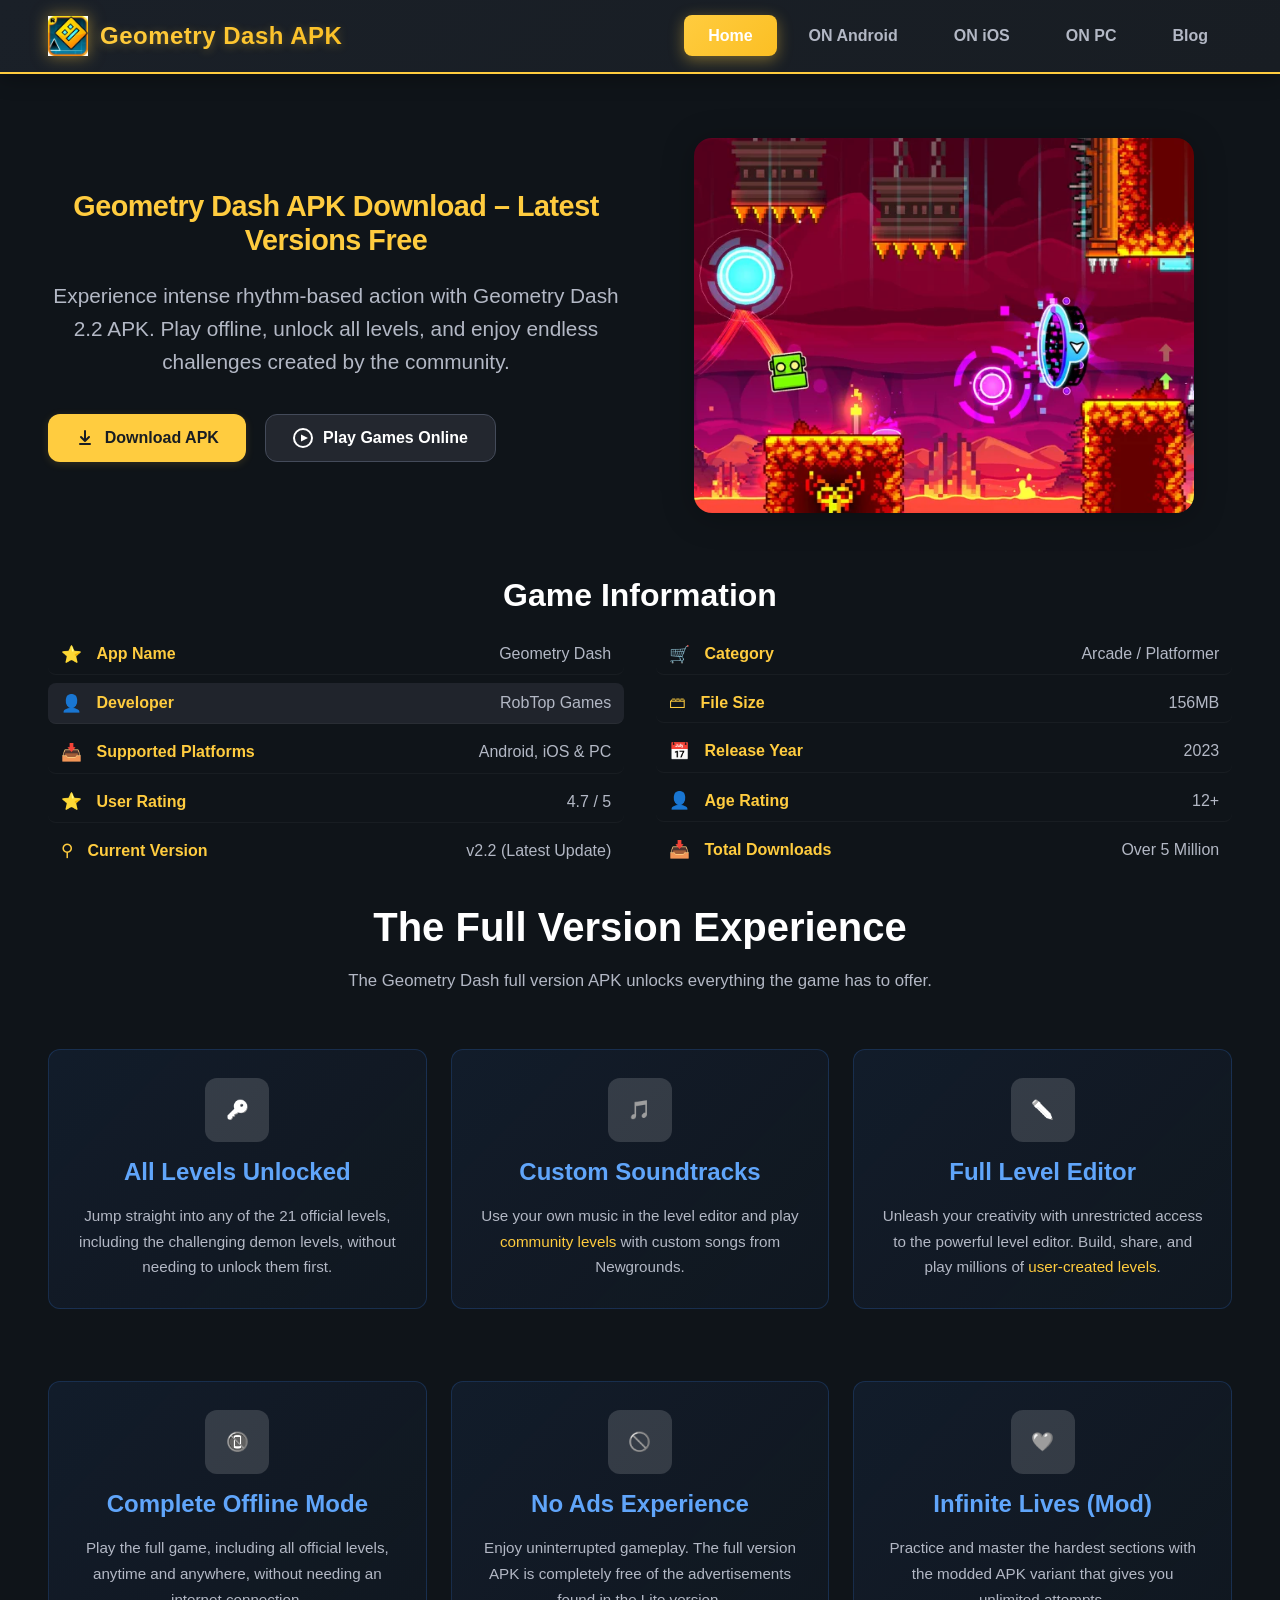
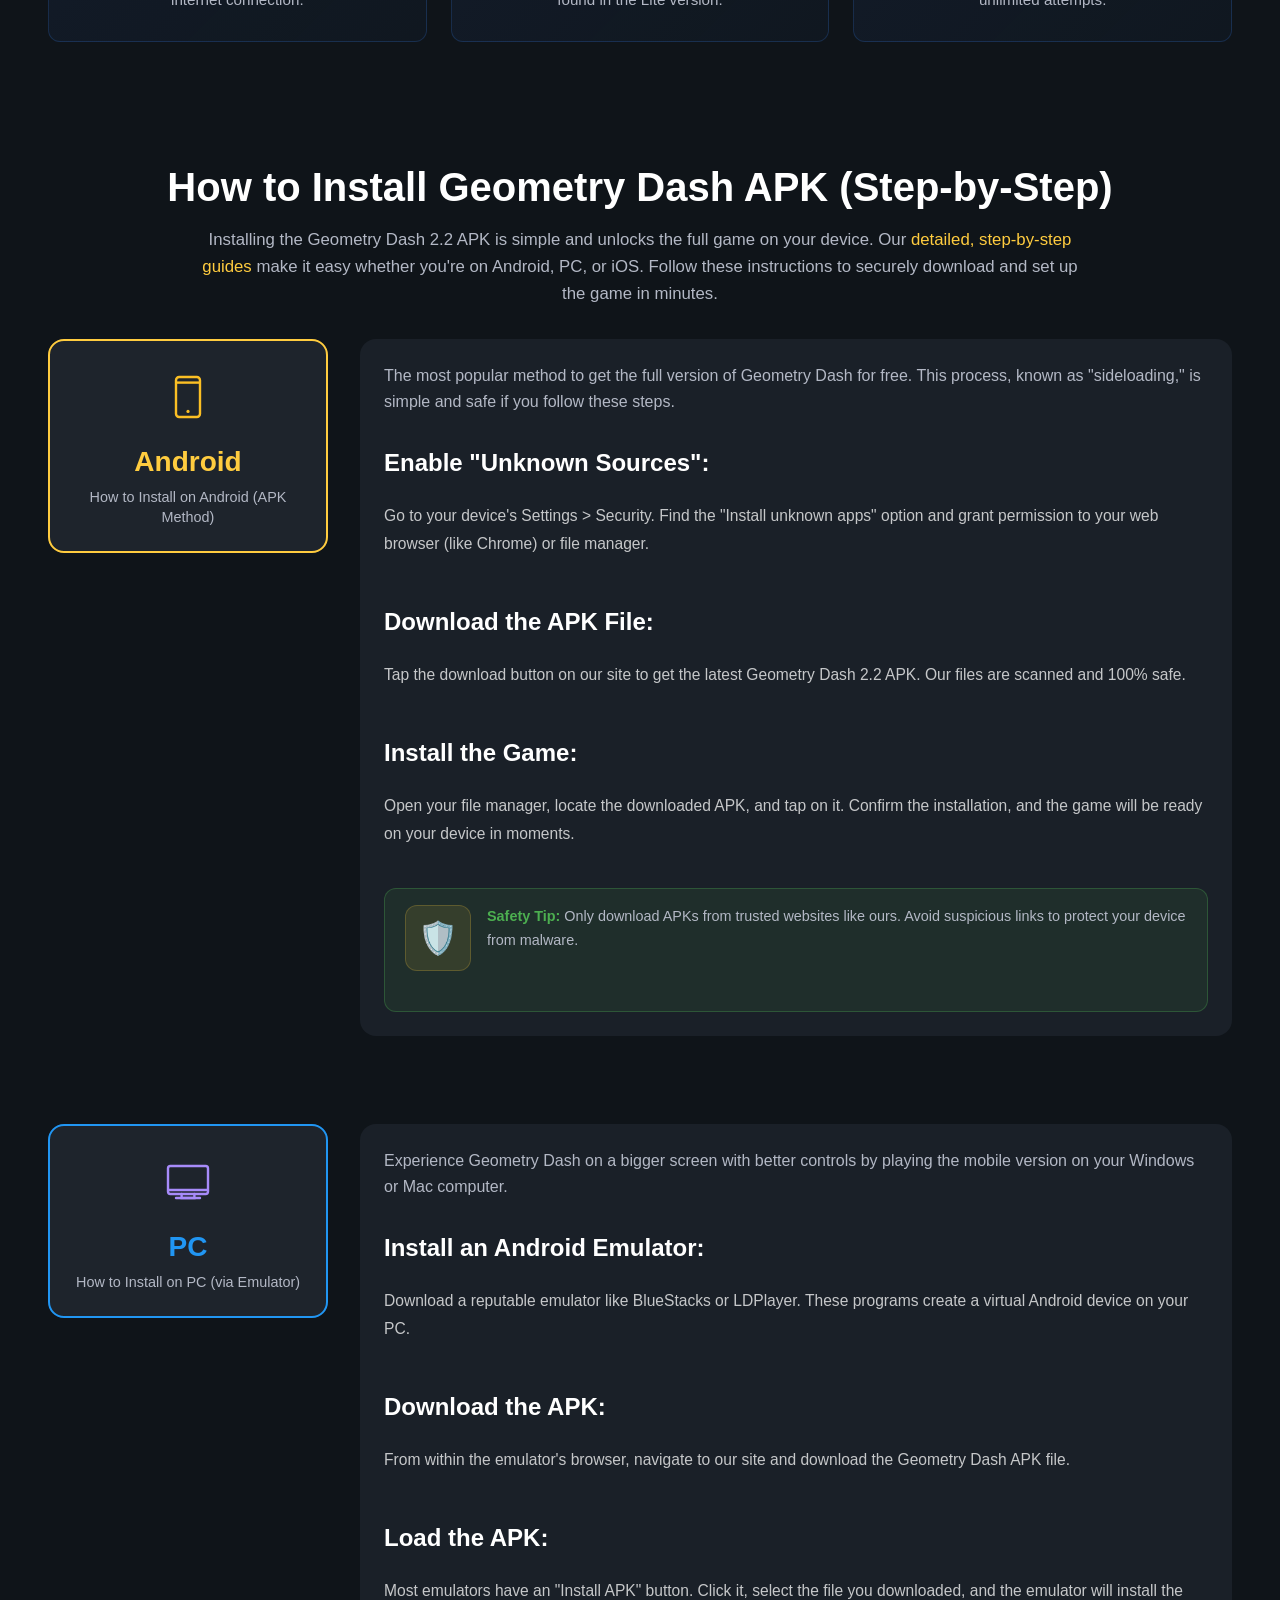
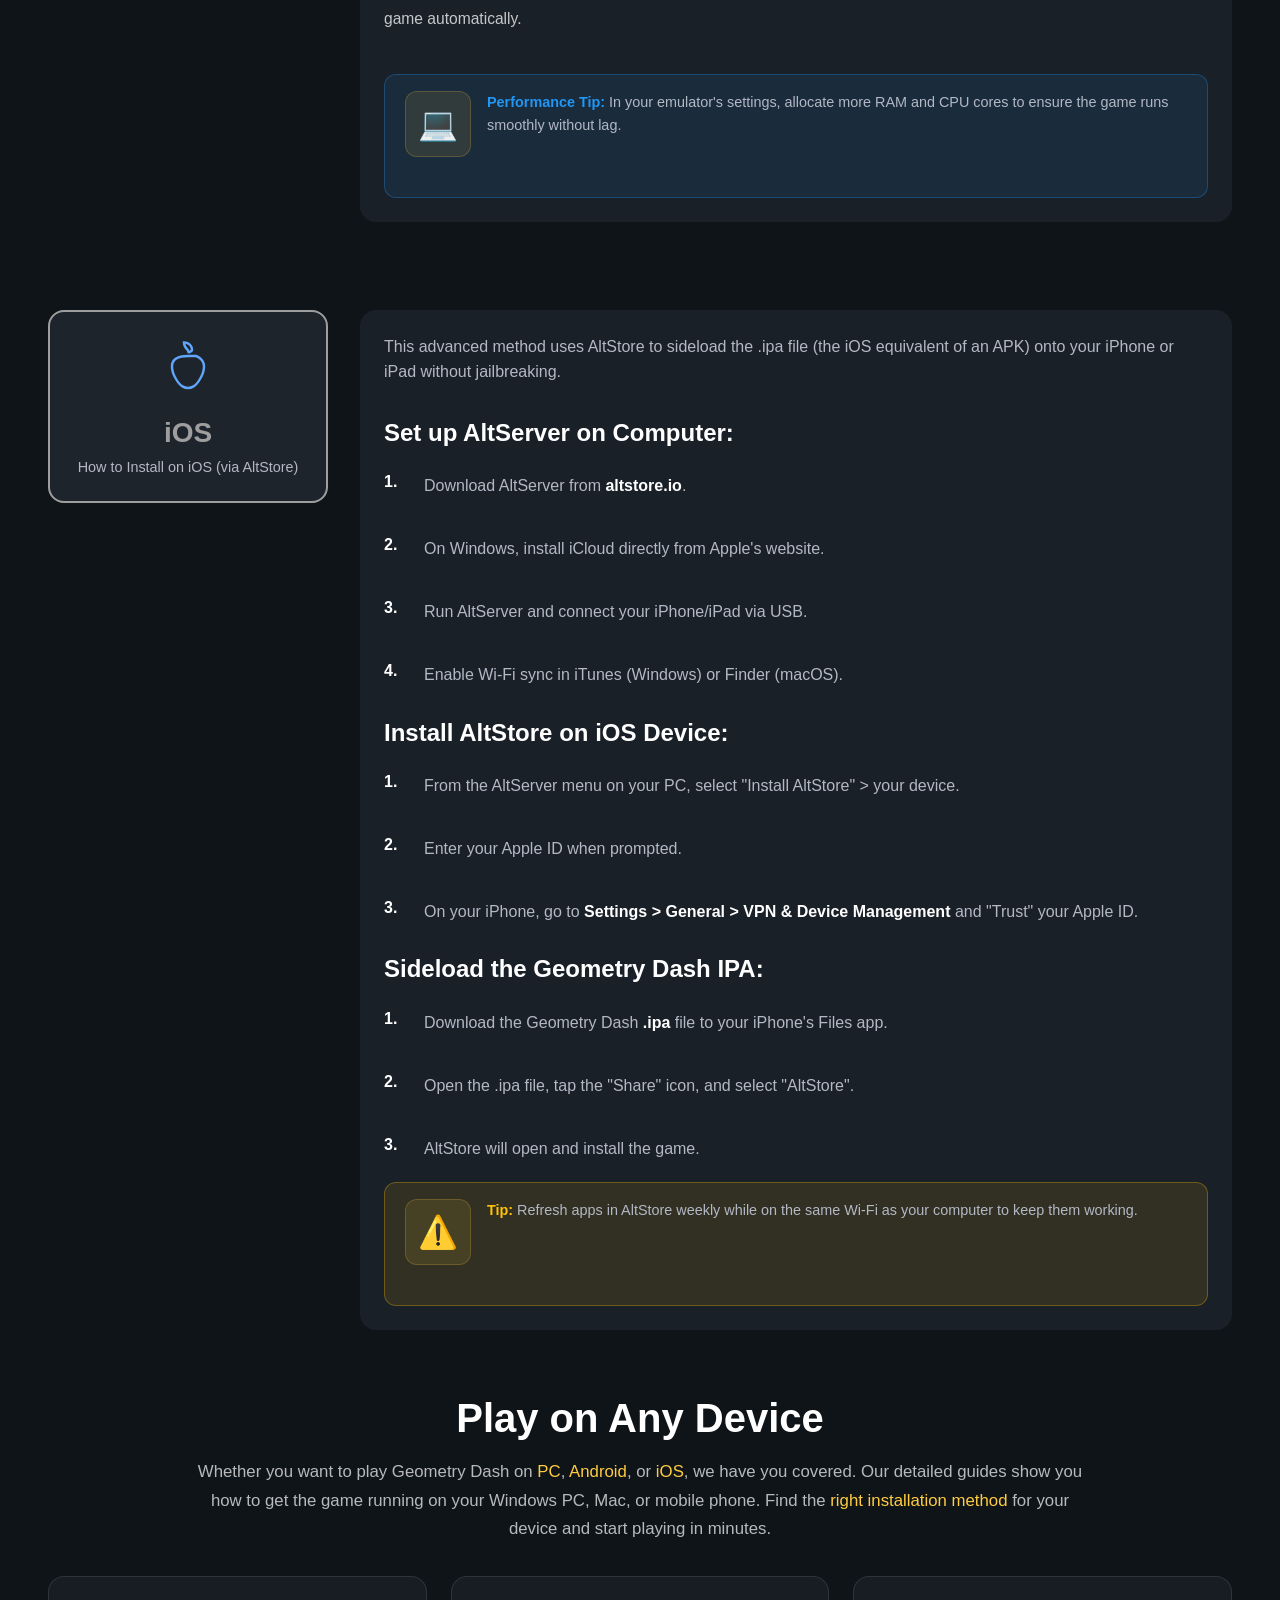
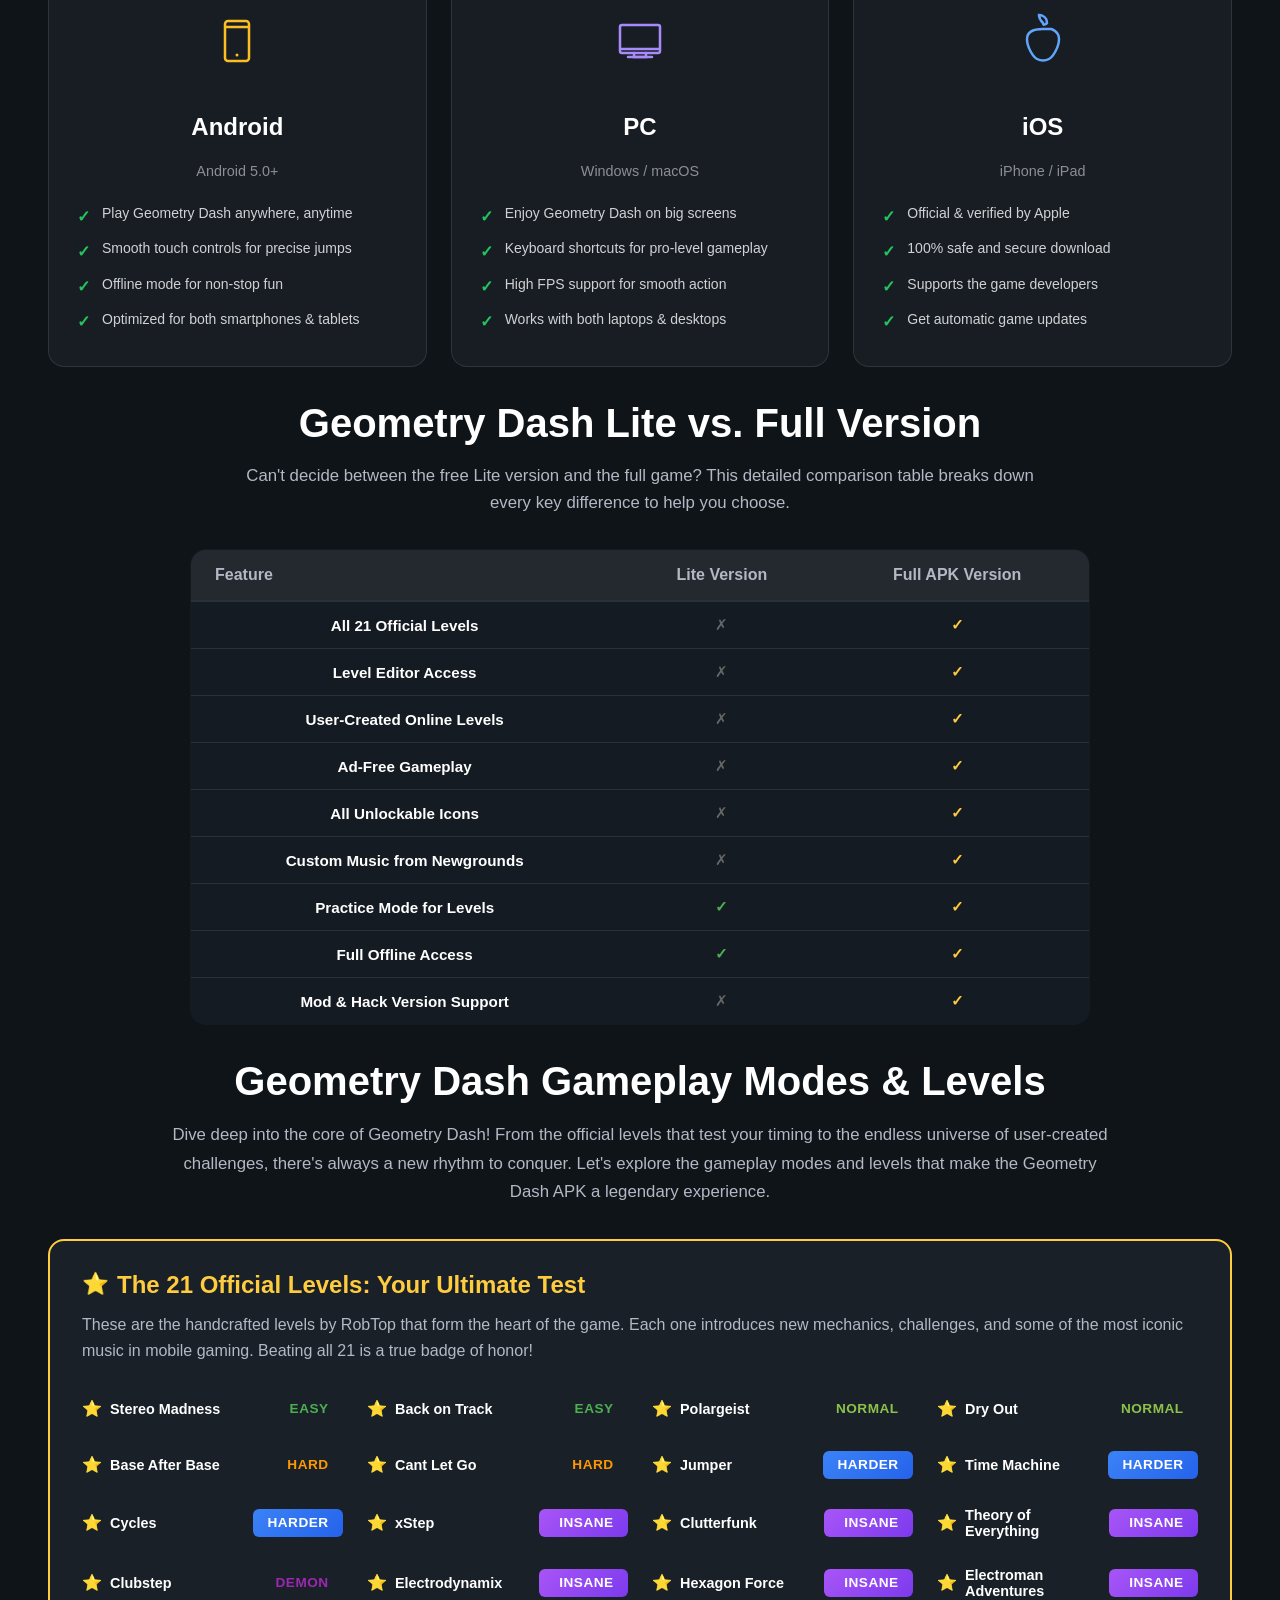
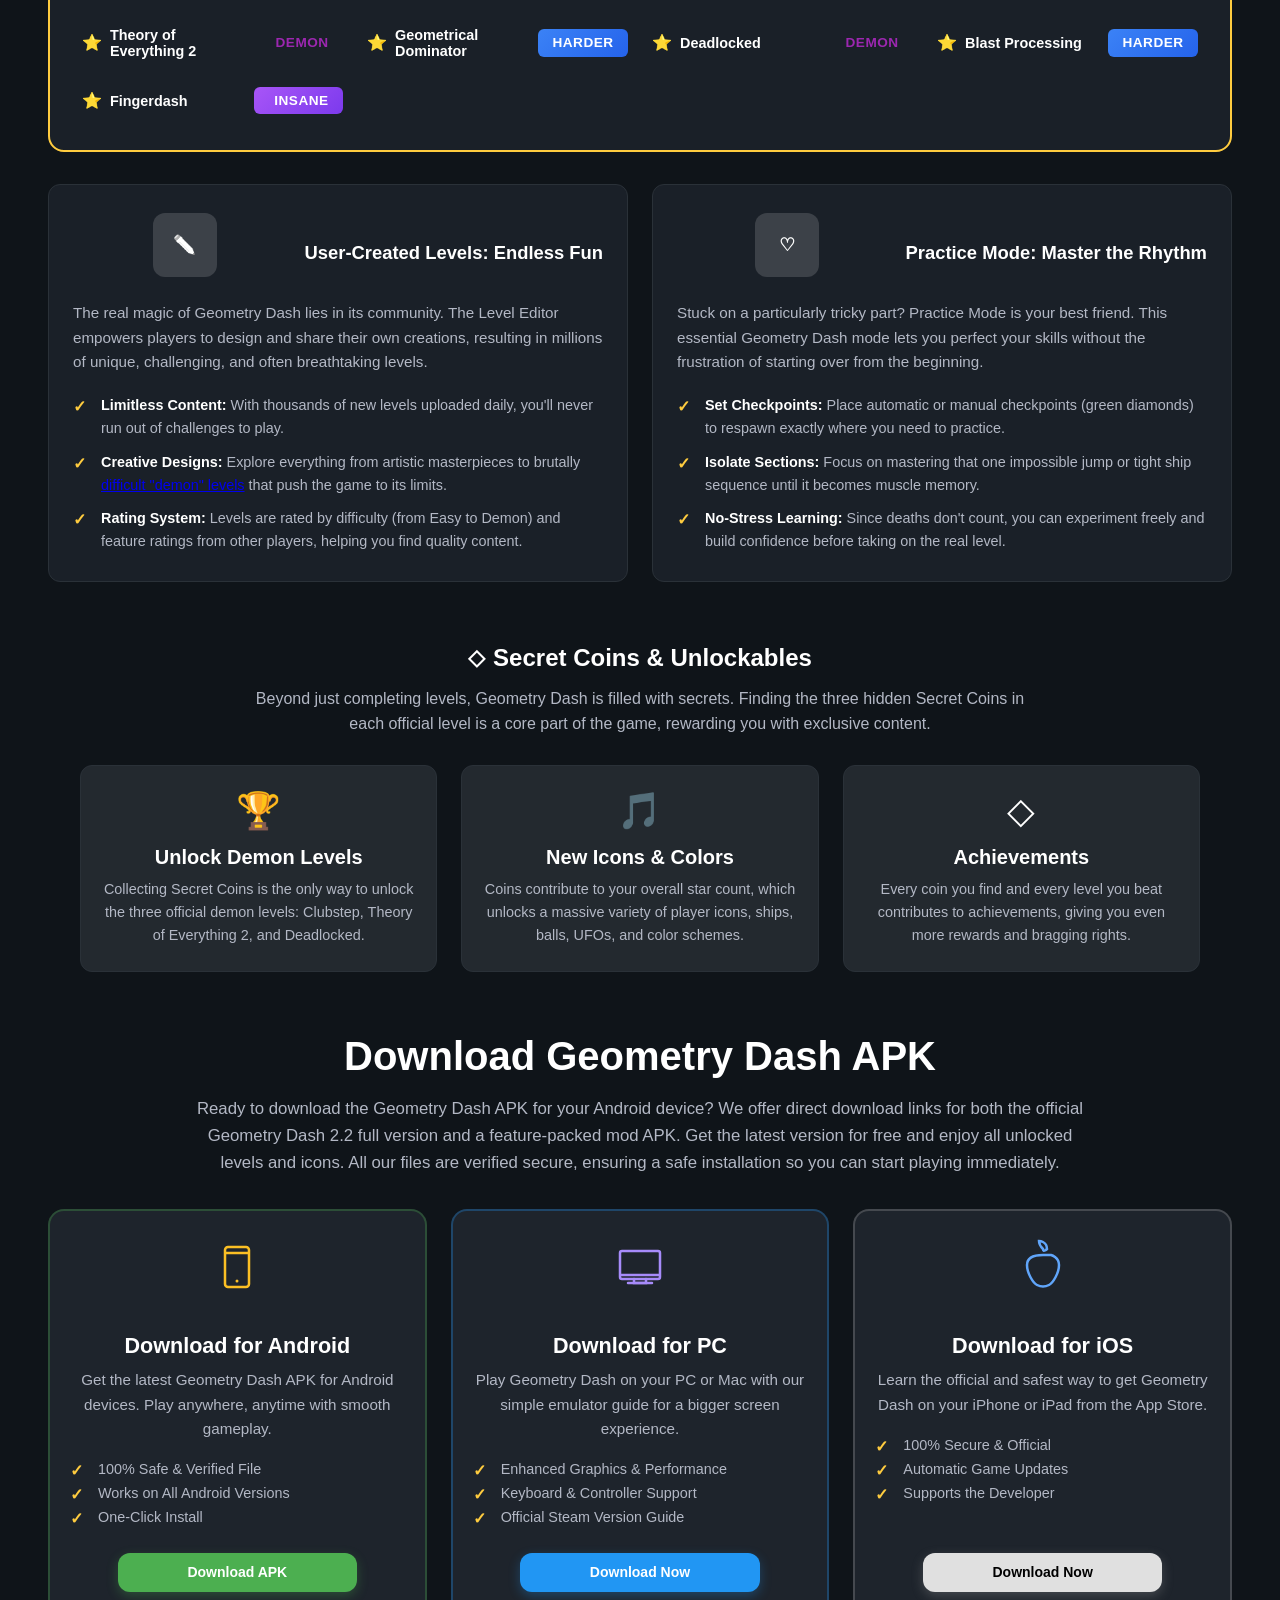
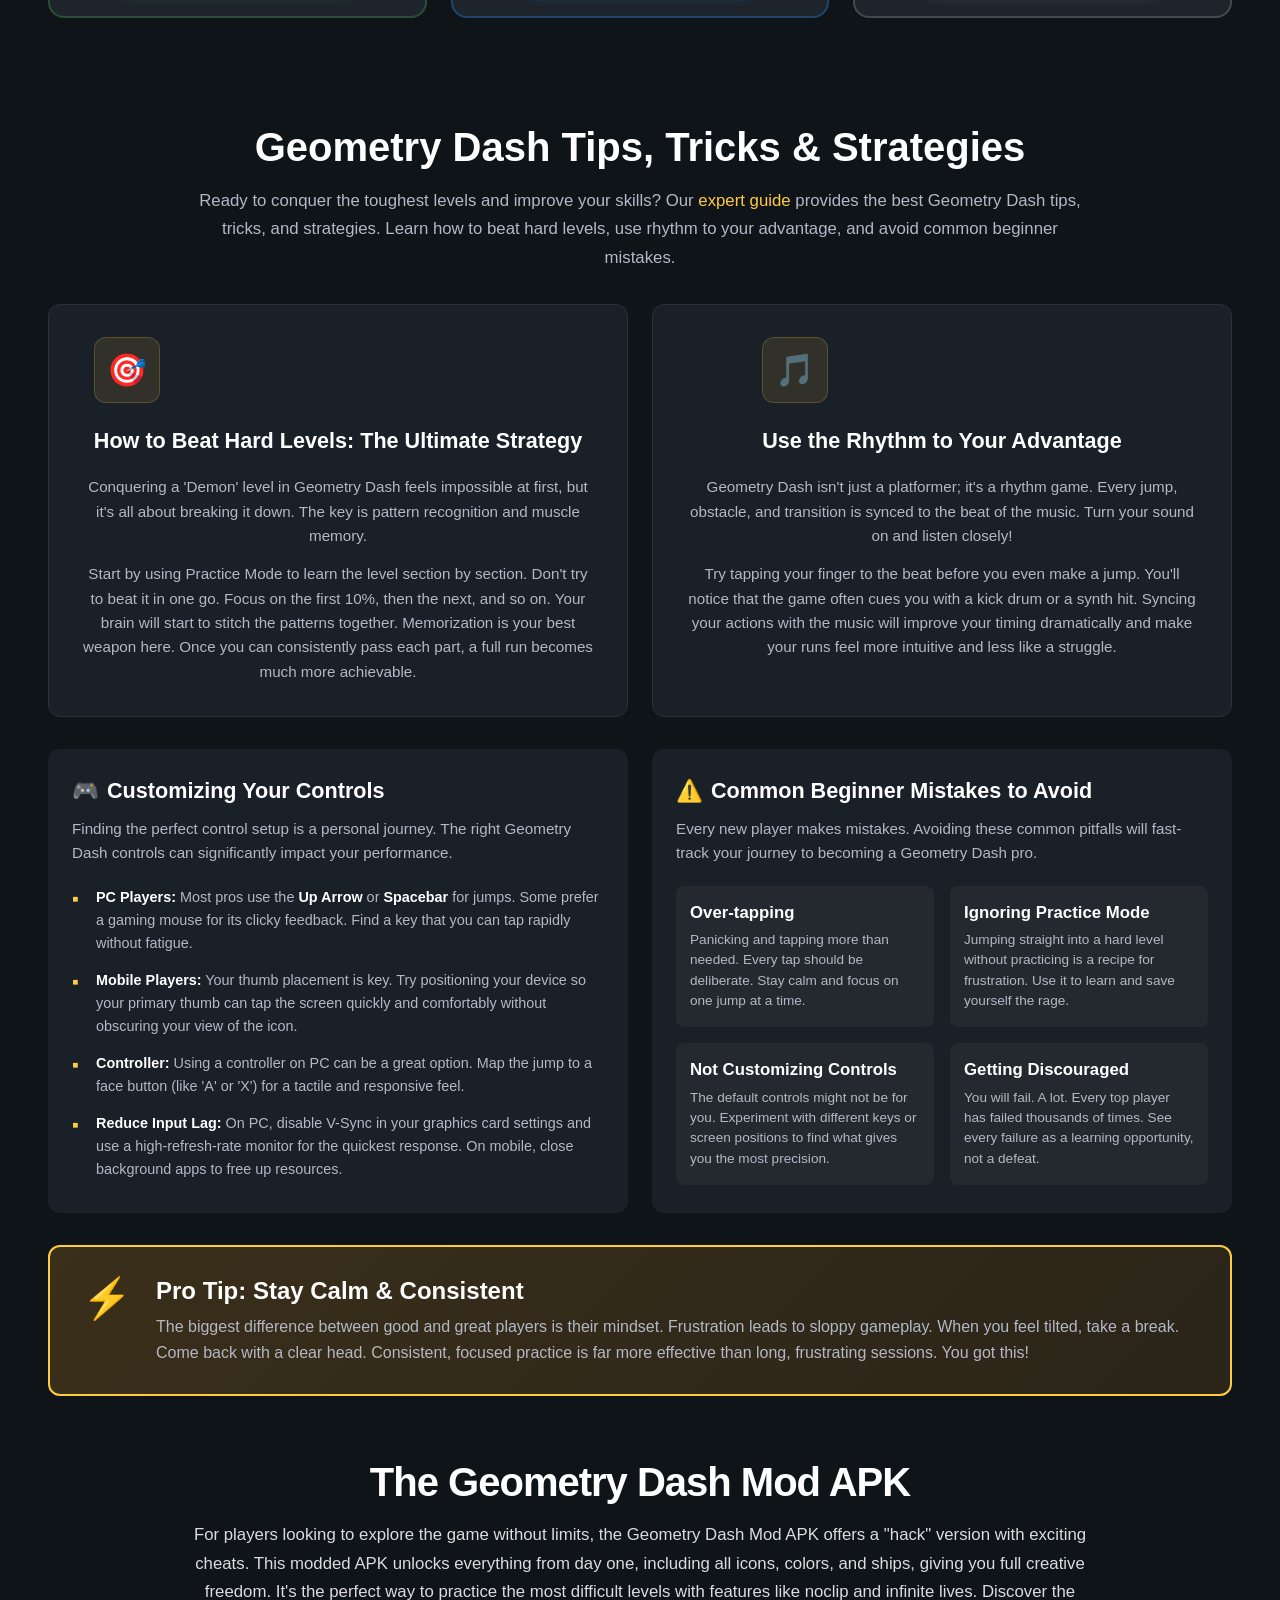
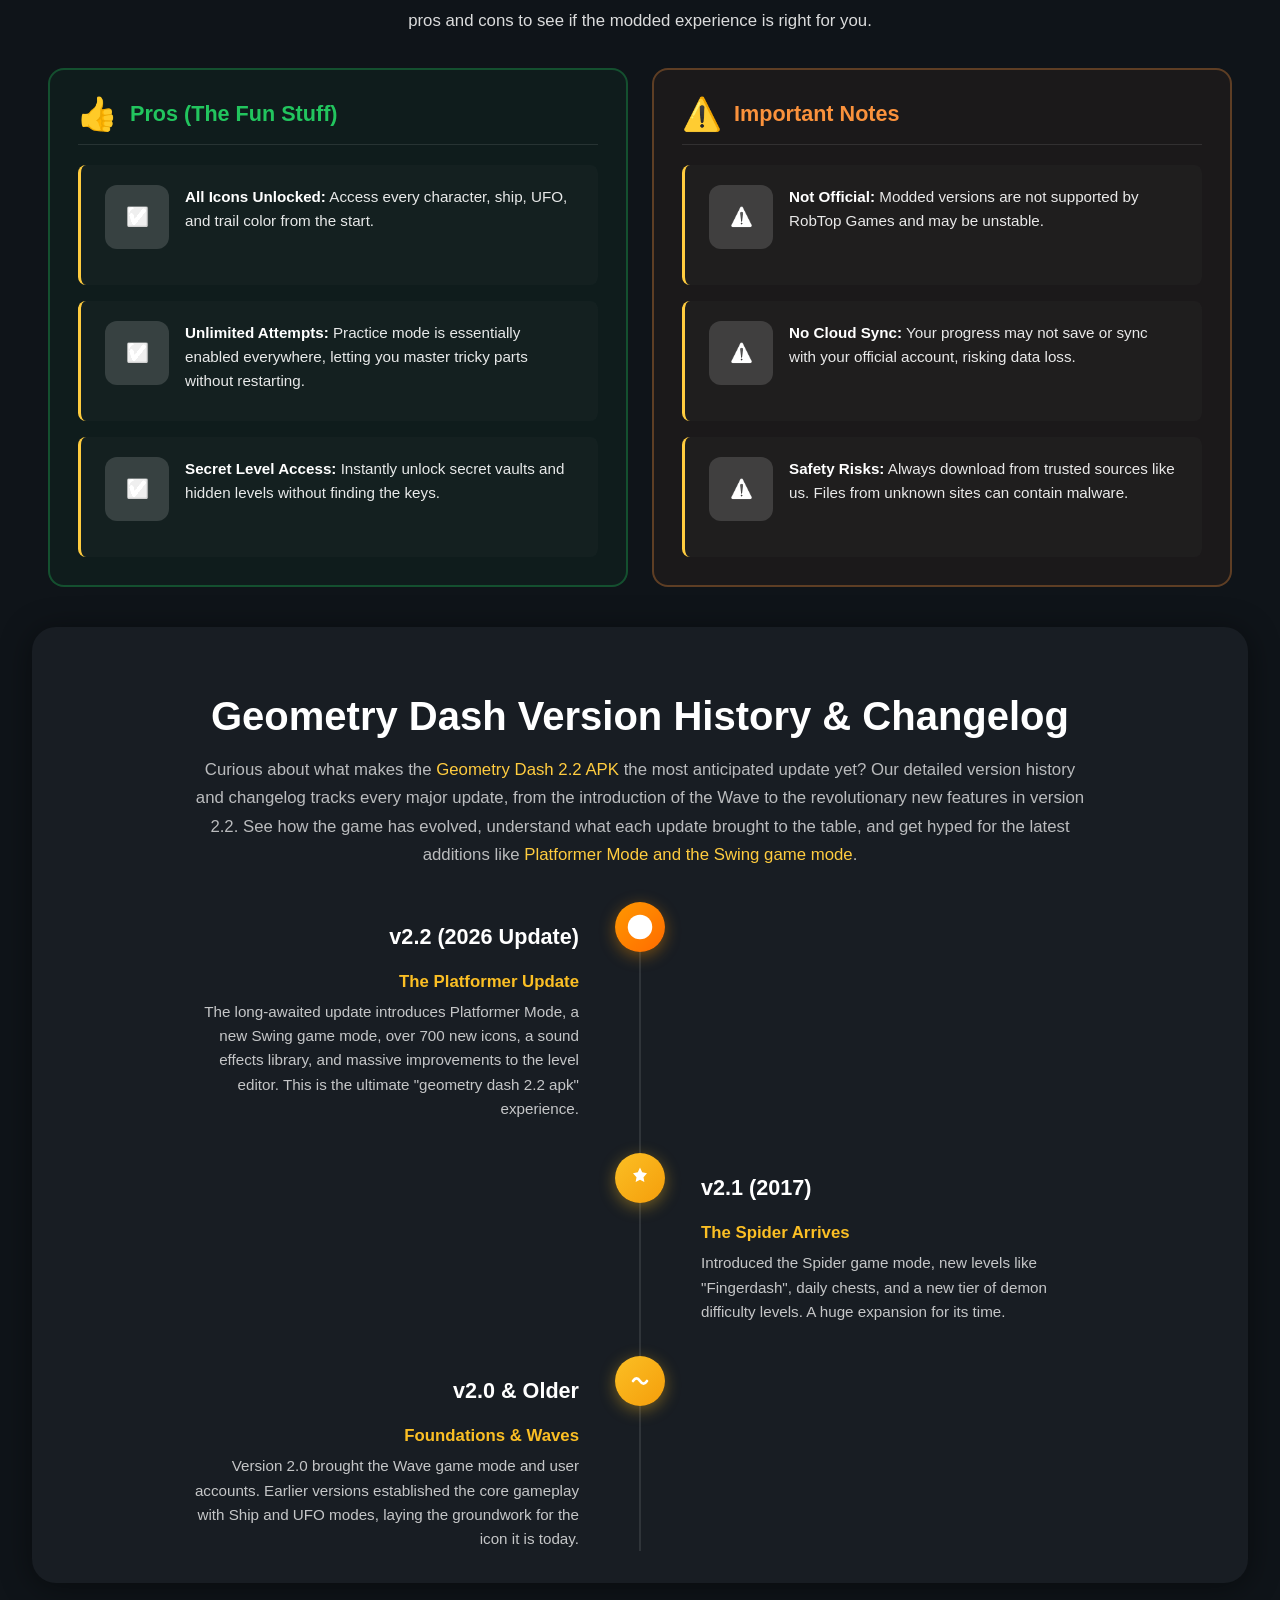
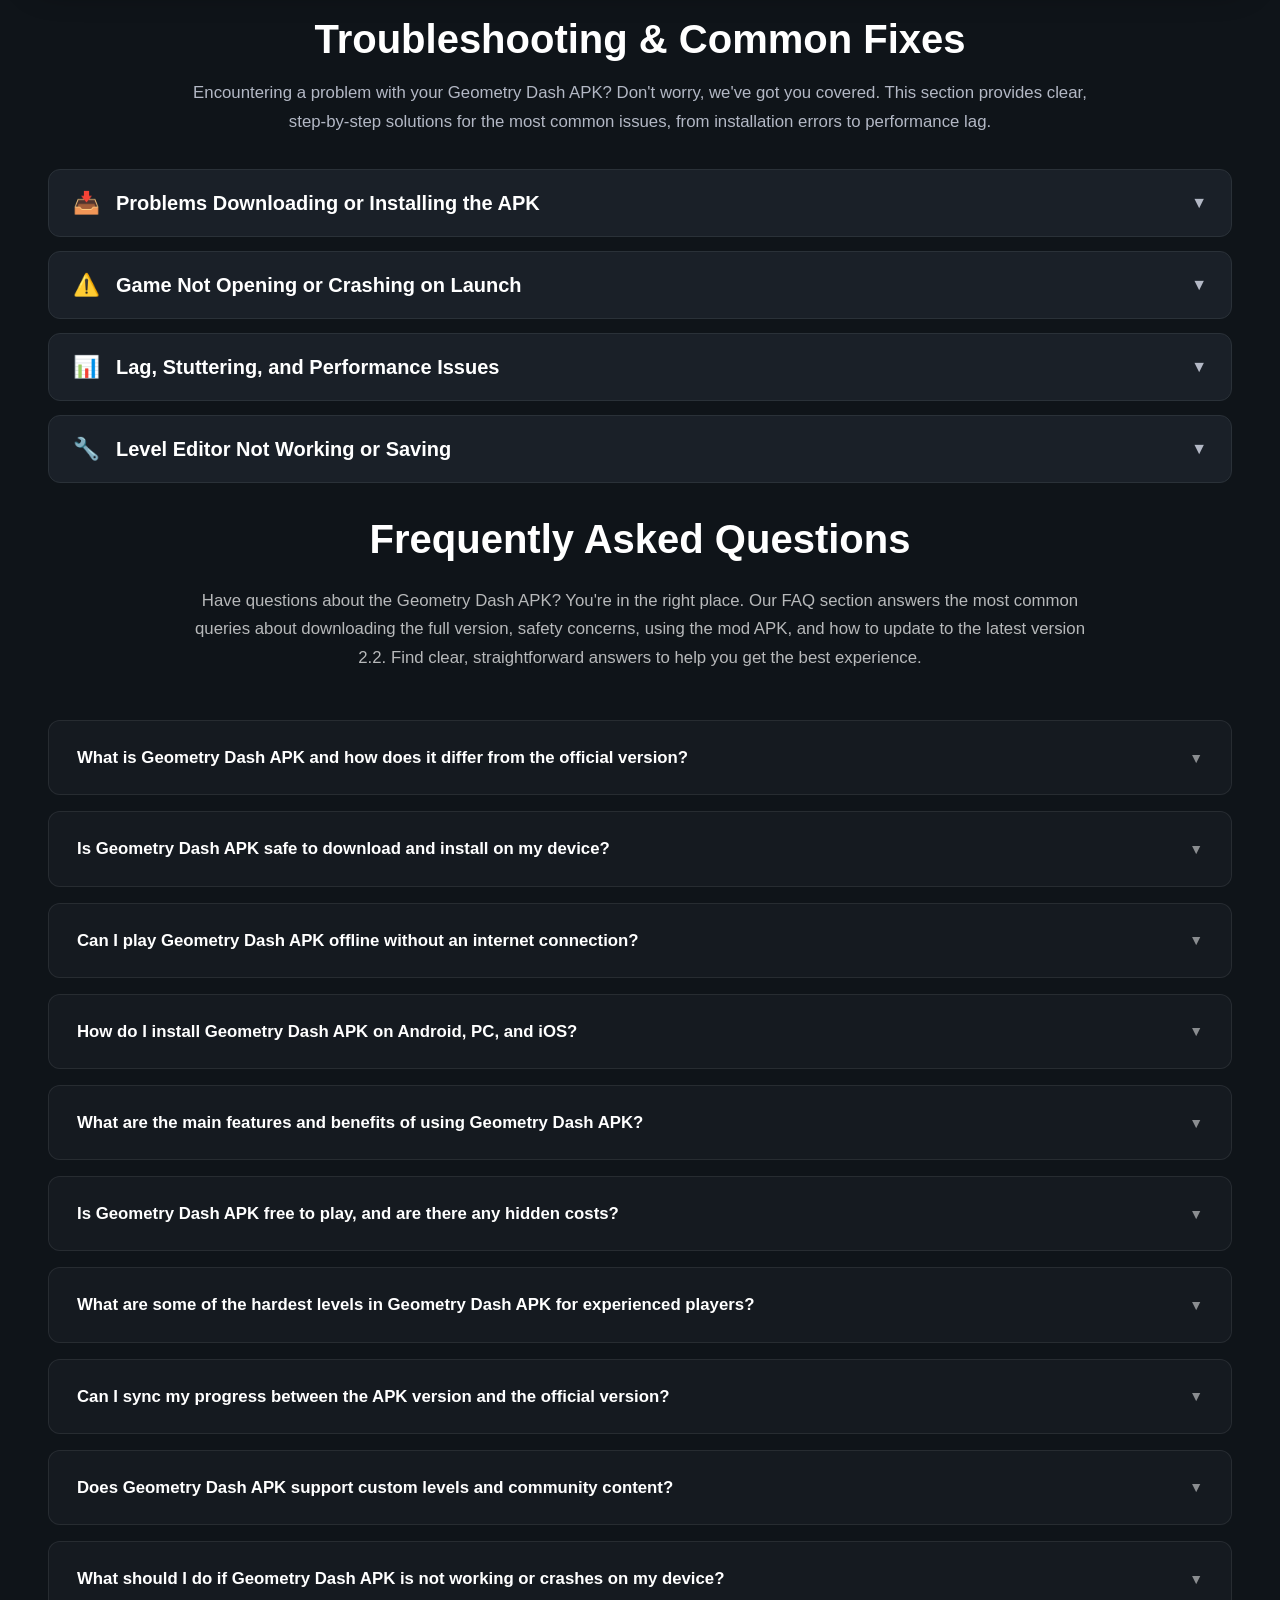
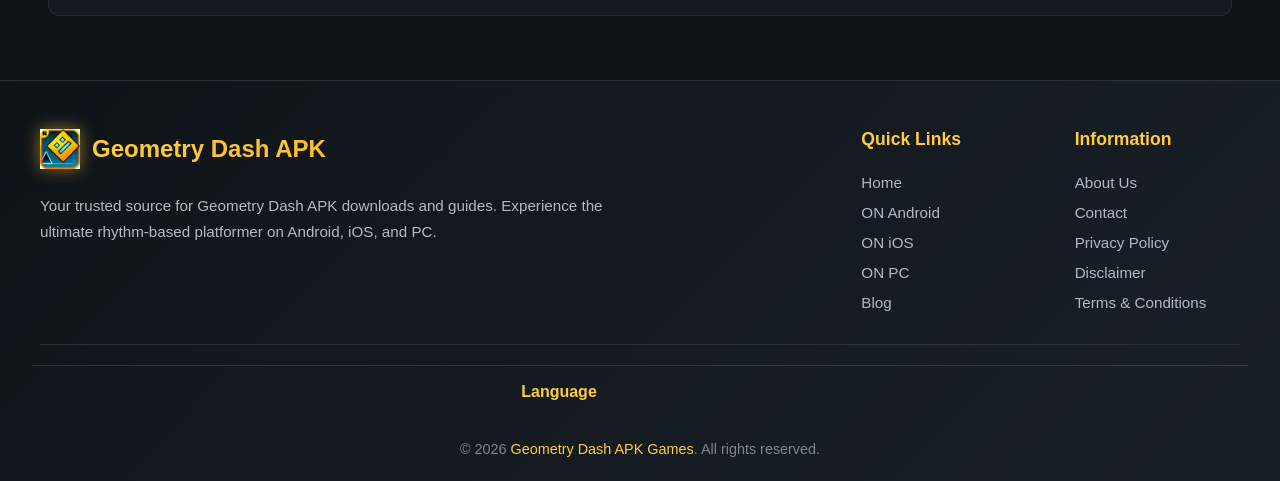
==== commit d5e4e674: "dangob" ====
--- a/index.html
+++ b/index.html
@@ -248,7 +248,6 @@
           <li><a href="./IOS.html" class="nav-link">ON iOS</a></li>
           <li><a href="./Window.html" class="nav-link">ON PC</a></li>
           <li><a href="./blog" class="nav-link">Blog</a></li>
-          <li class="language-switcher"><div id="google_translate_element" class="translate-control"></div></li>
         </ul>
         <button class="mobile-menu-toggle" aria-label="Toggle menu">
           <span></span>
@@ -1764,6 +1763,12 @@
         </div>
       </div>
 
+      <div class="footer-language">
+        <span class="footer-language-label">Language</span>
+        <div id="google_translate_element" class="translate-control"></div>
+      </div>
+
+
       <div class="footer-bottom">
         <p class="footer-copyright">
           © 2026 <a href="/">Geometry Dash APK Games</a>. All rights reserved.
--- a/assets/translate.css
+++ b/assets/translate.css
@@ -1,6 +1,23 @@
-.language-switcher {
+.language-switcher,
+.footer-language {
   display: flex;
   align-items: center;
+}
+
+.footer-language {
+  justify-content: center;
+  gap: 0.75rem;
+  flex-wrap: wrap;
+  width: 100%;
+  margin: 1.25rem auto 0;
+  padding: 1rem 0;
+  border-top: 1px solid rgba(255, 255, 255, 0.12);
+}
+
+.footer-language-label {
+  color: #ffcc3f;
+  font-weight: 700;
+  line-height: 1.2;
 }
 
 .translate-control {
@@ -46,6 +63,12 @@
     width: 100%;
   }
 
+  .footer-language {
+    align-items: stretch;
+    flex-direction: column;
+    gap: 0.6rem;
+  }
+
   .translate-control,
   .translate-control .goog-te-combo {
     width: 100%;
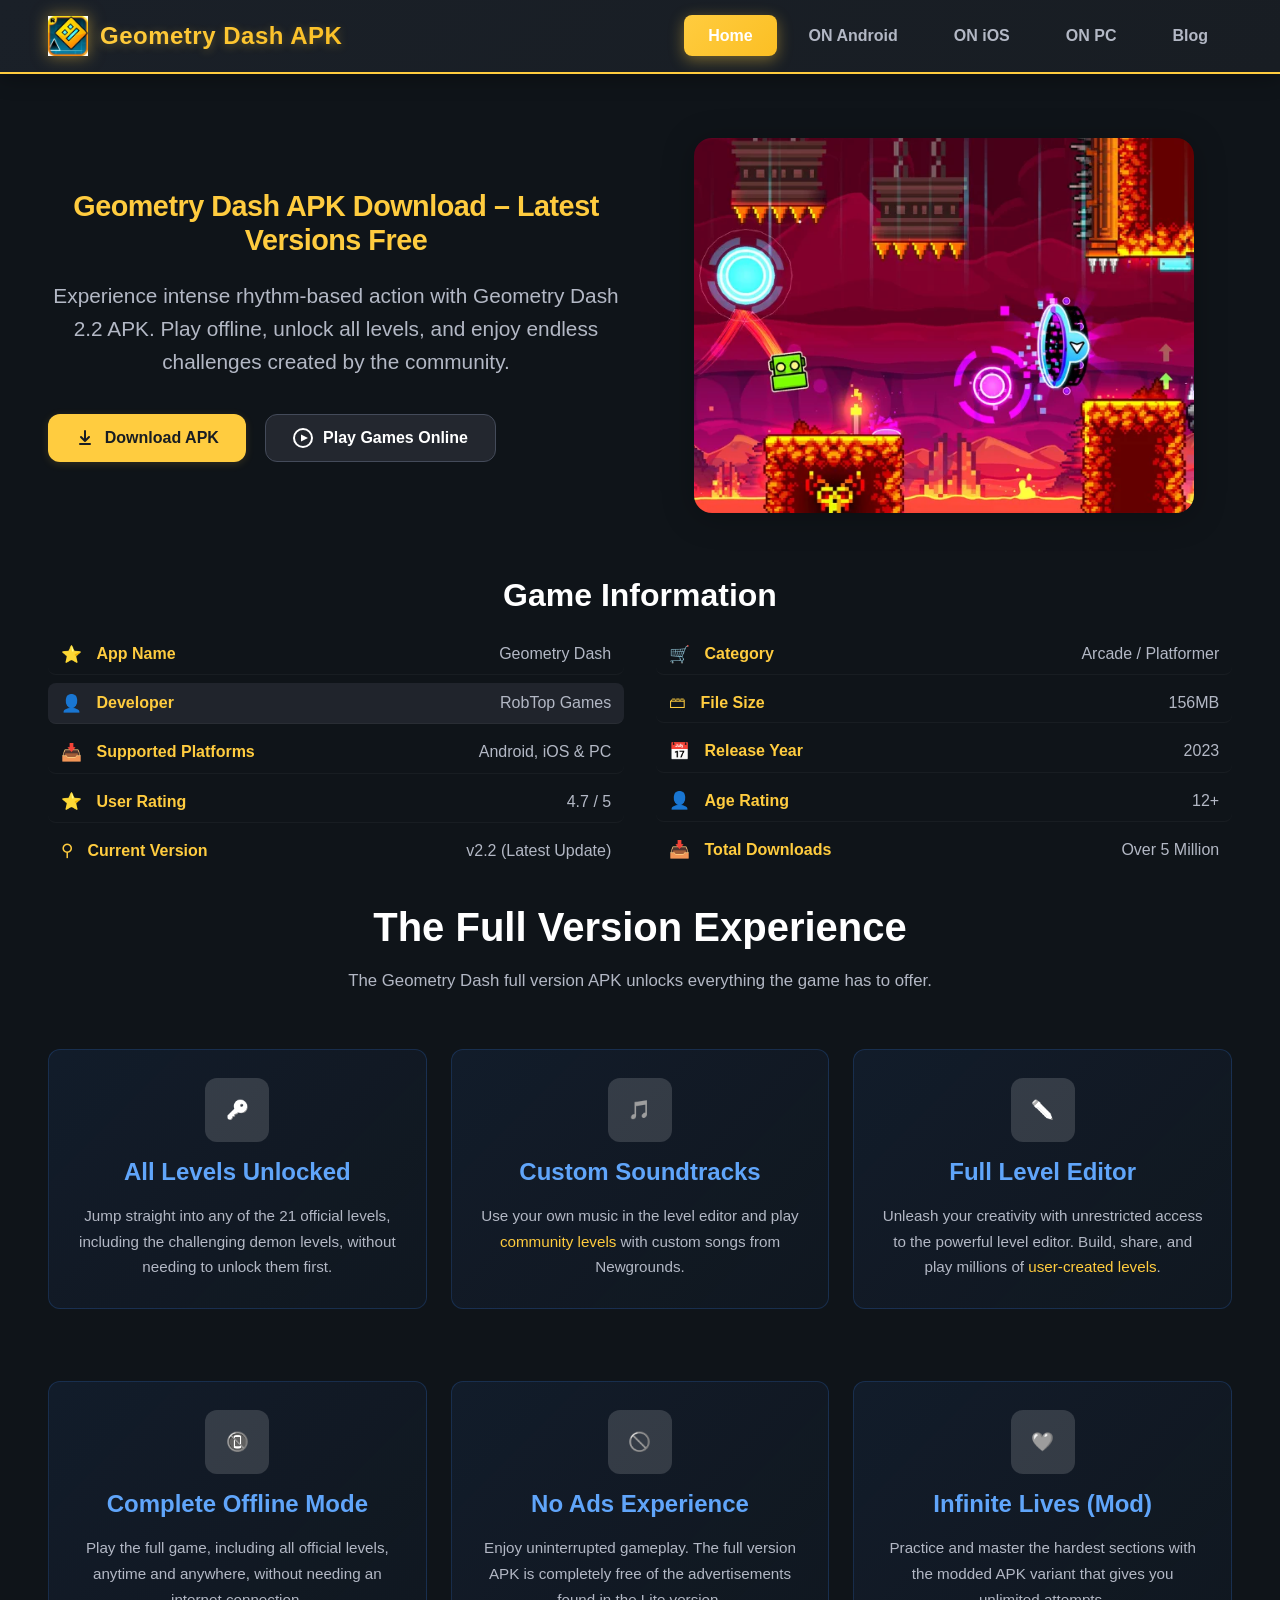
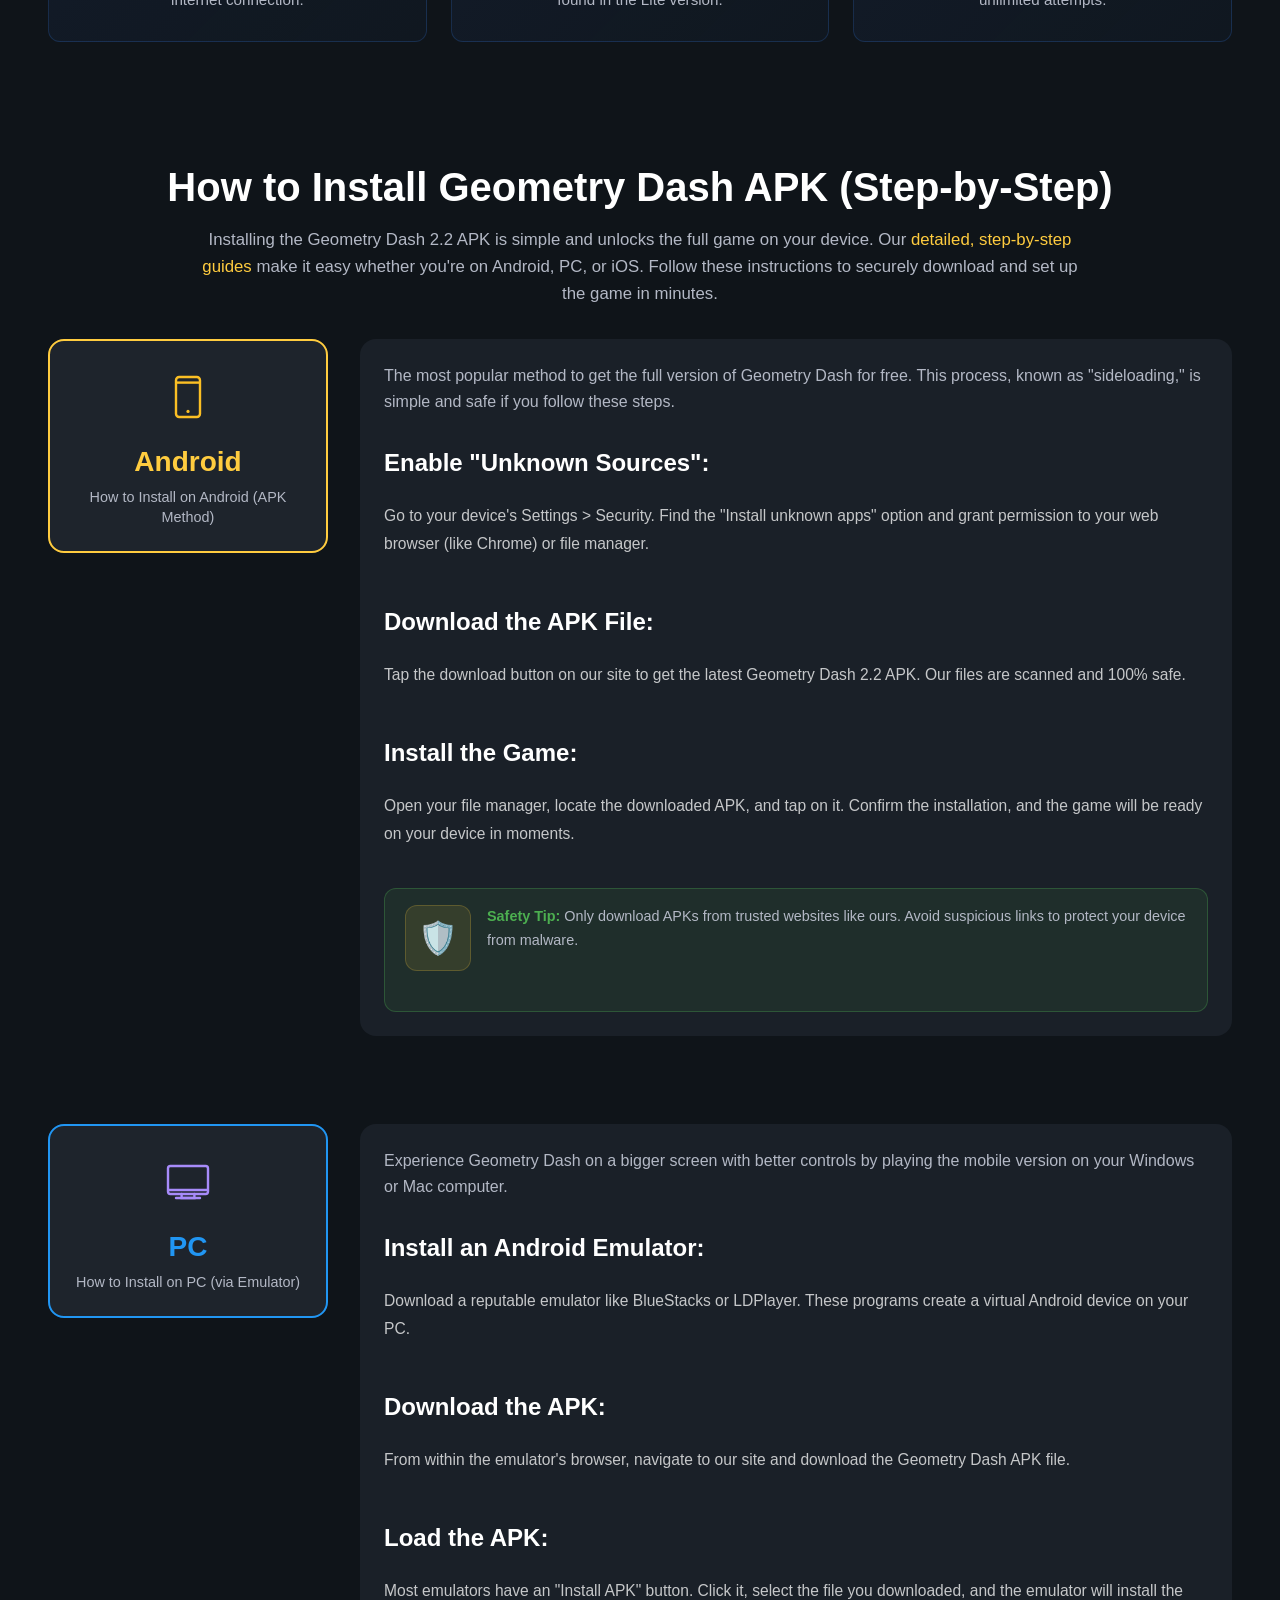
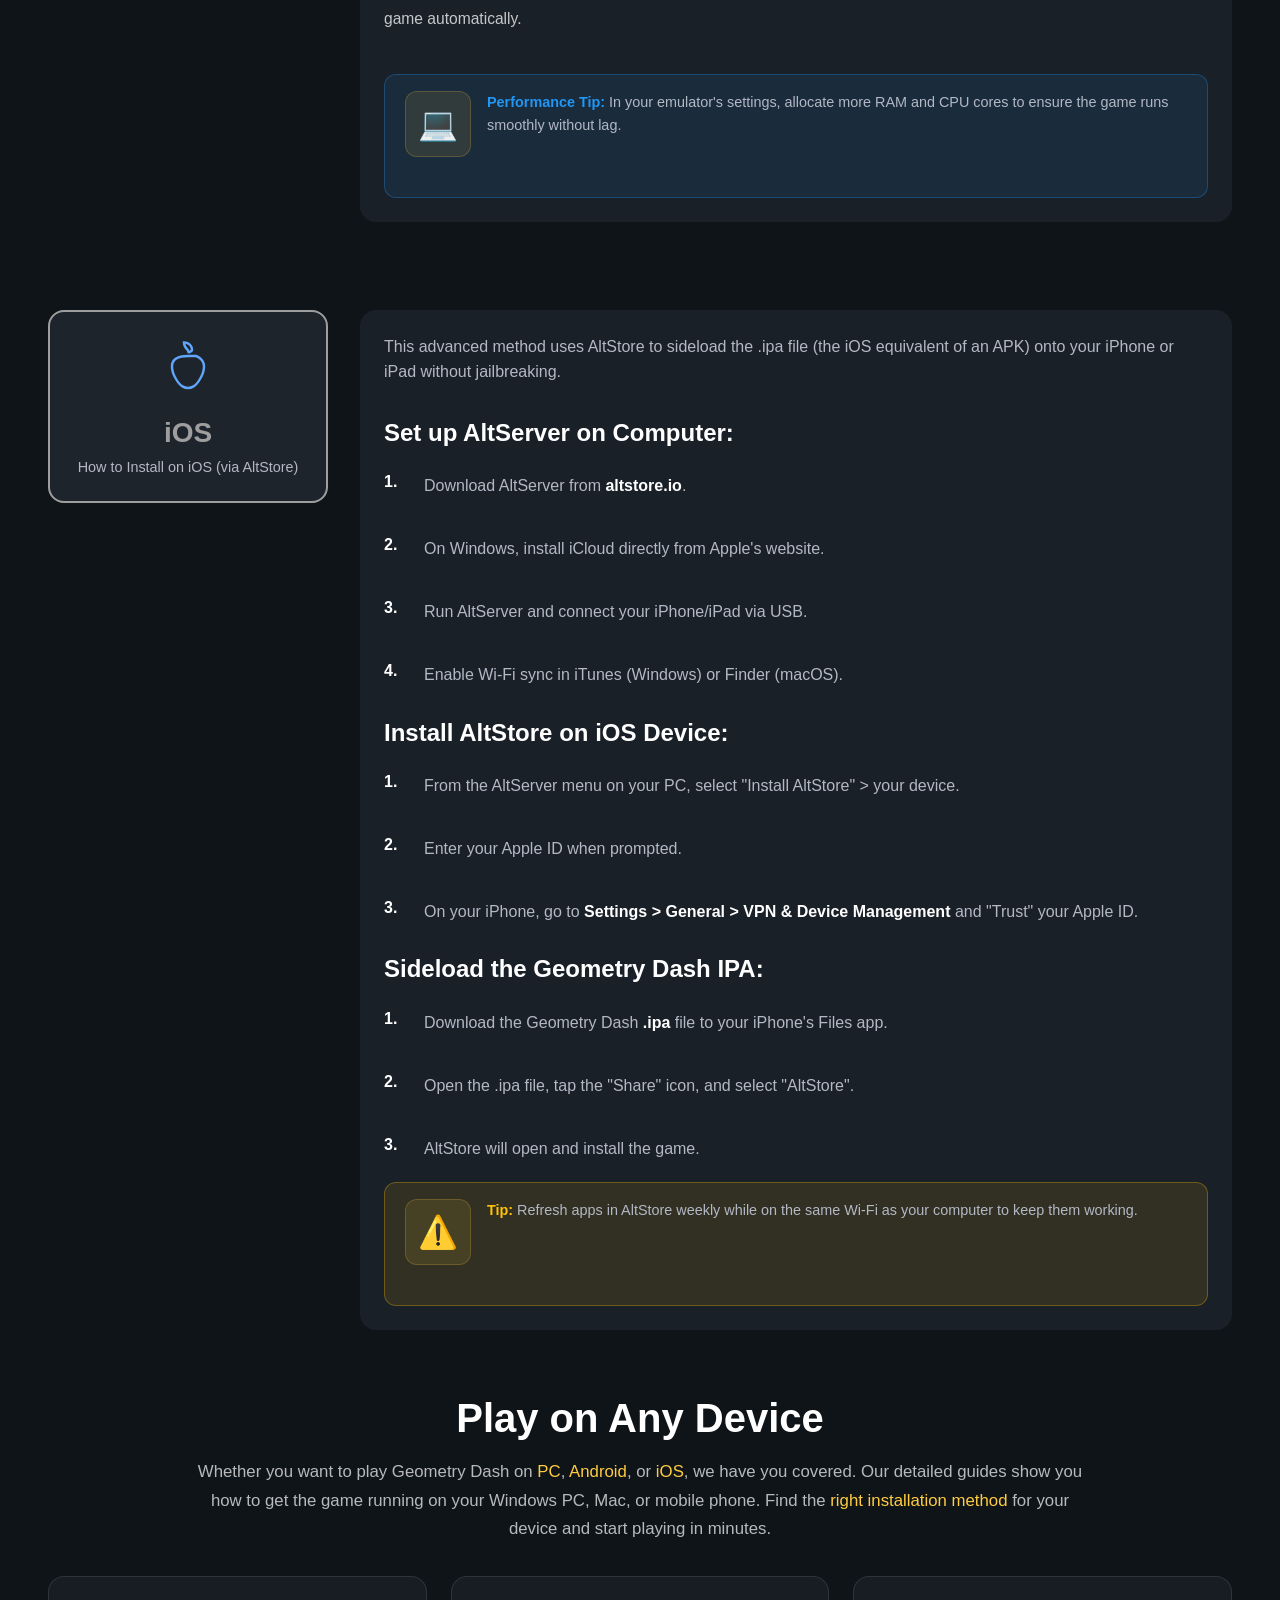
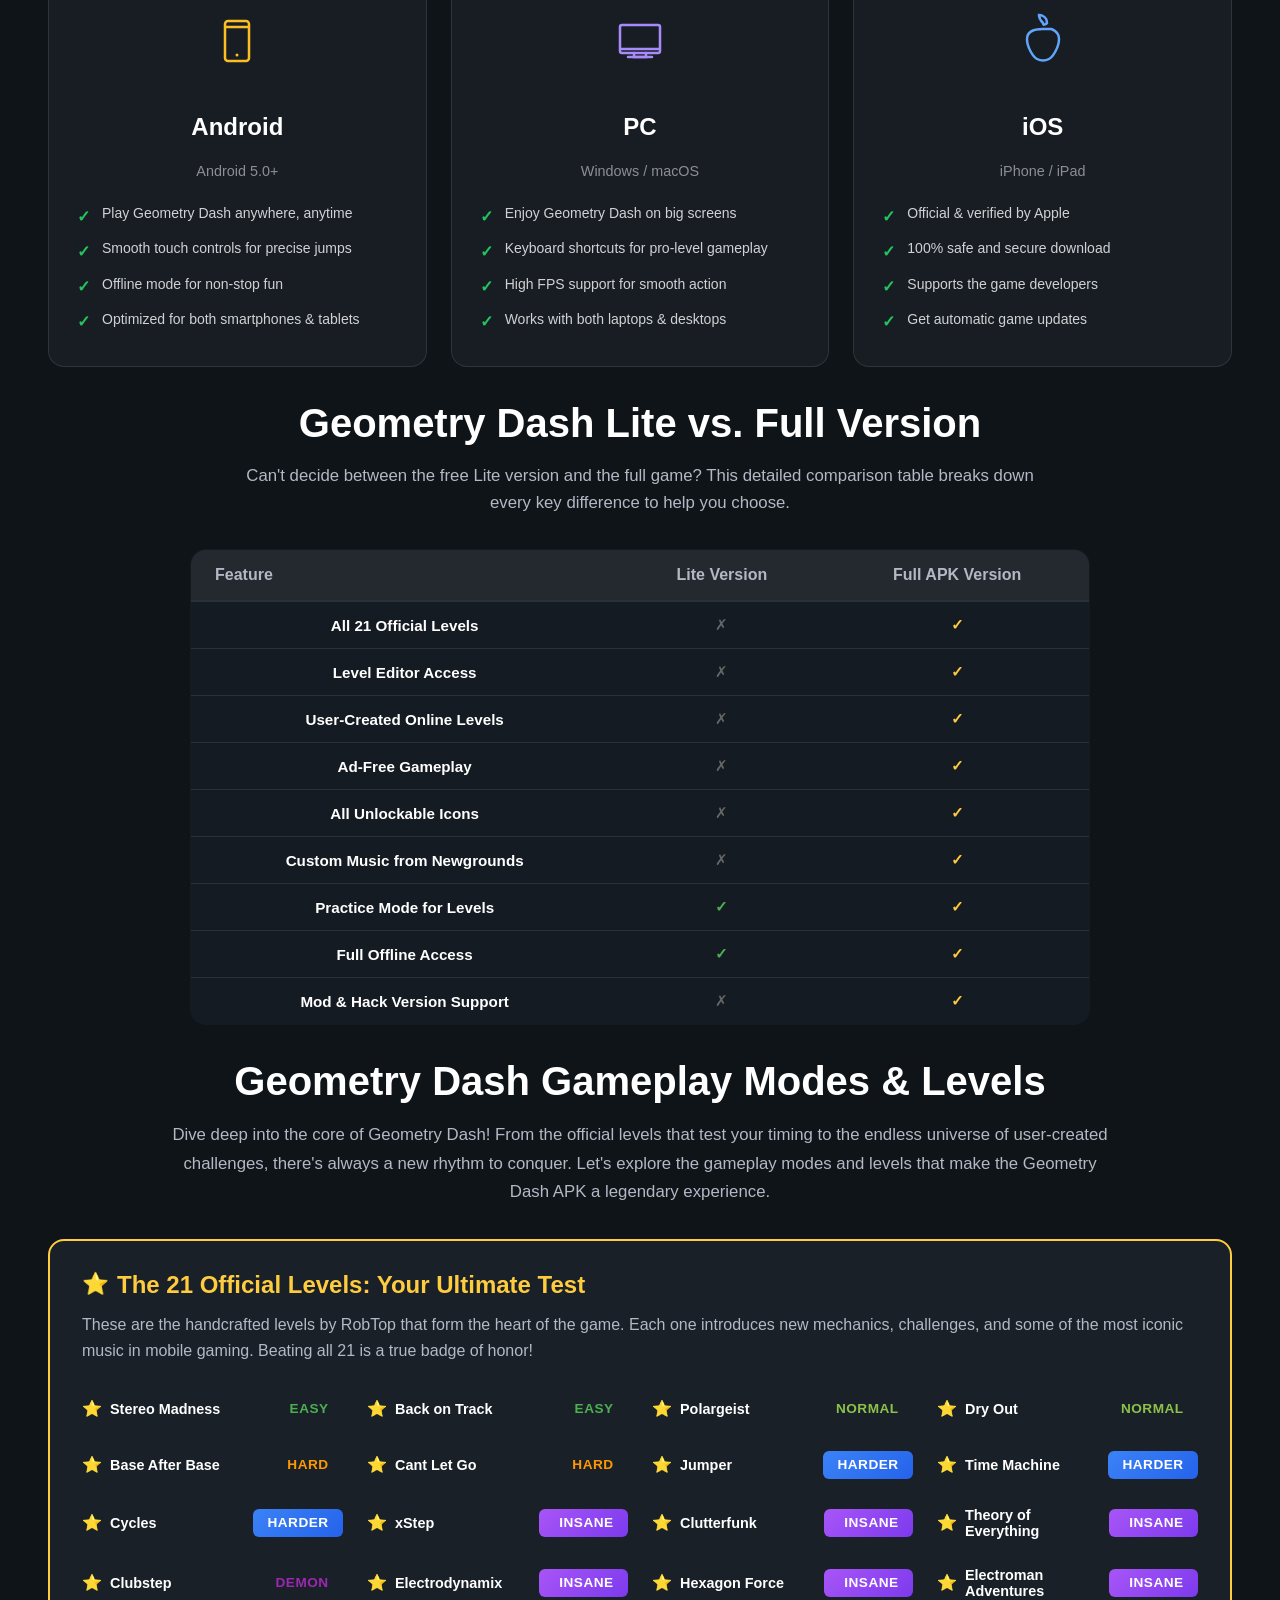
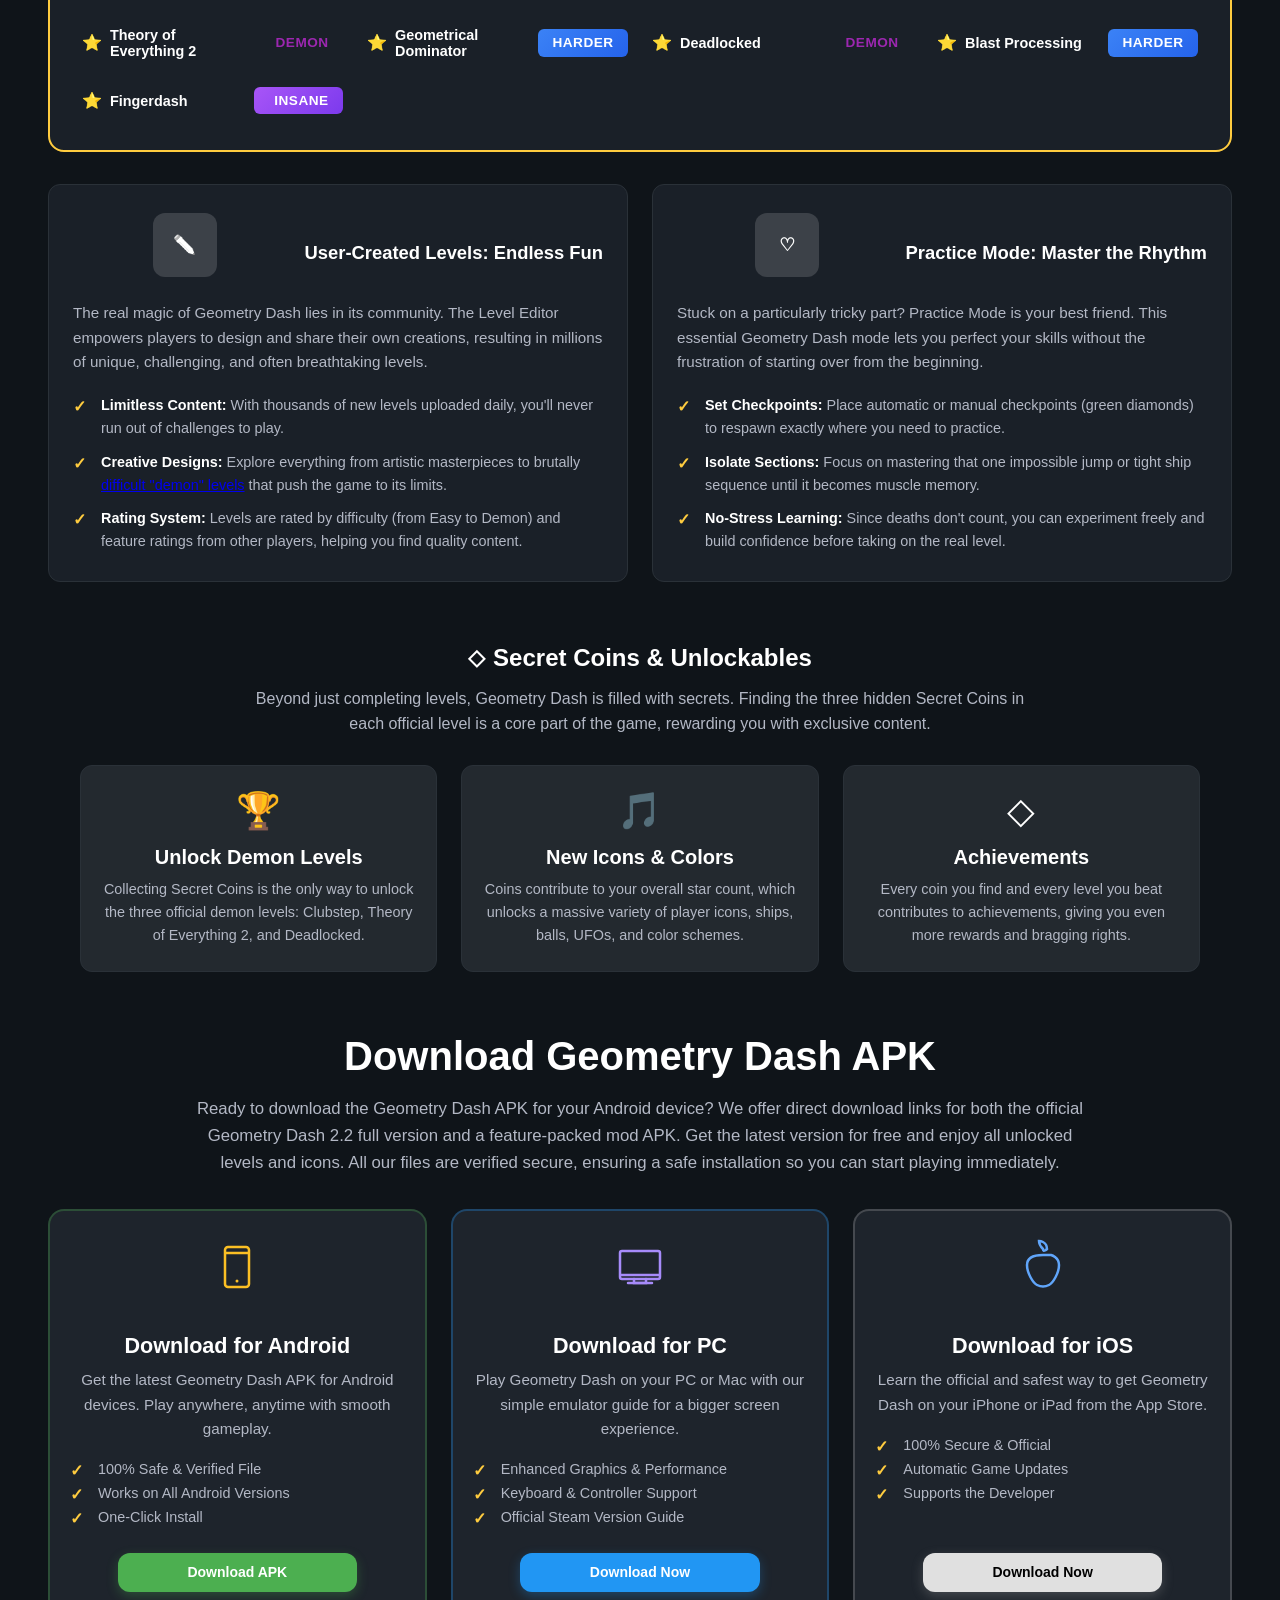
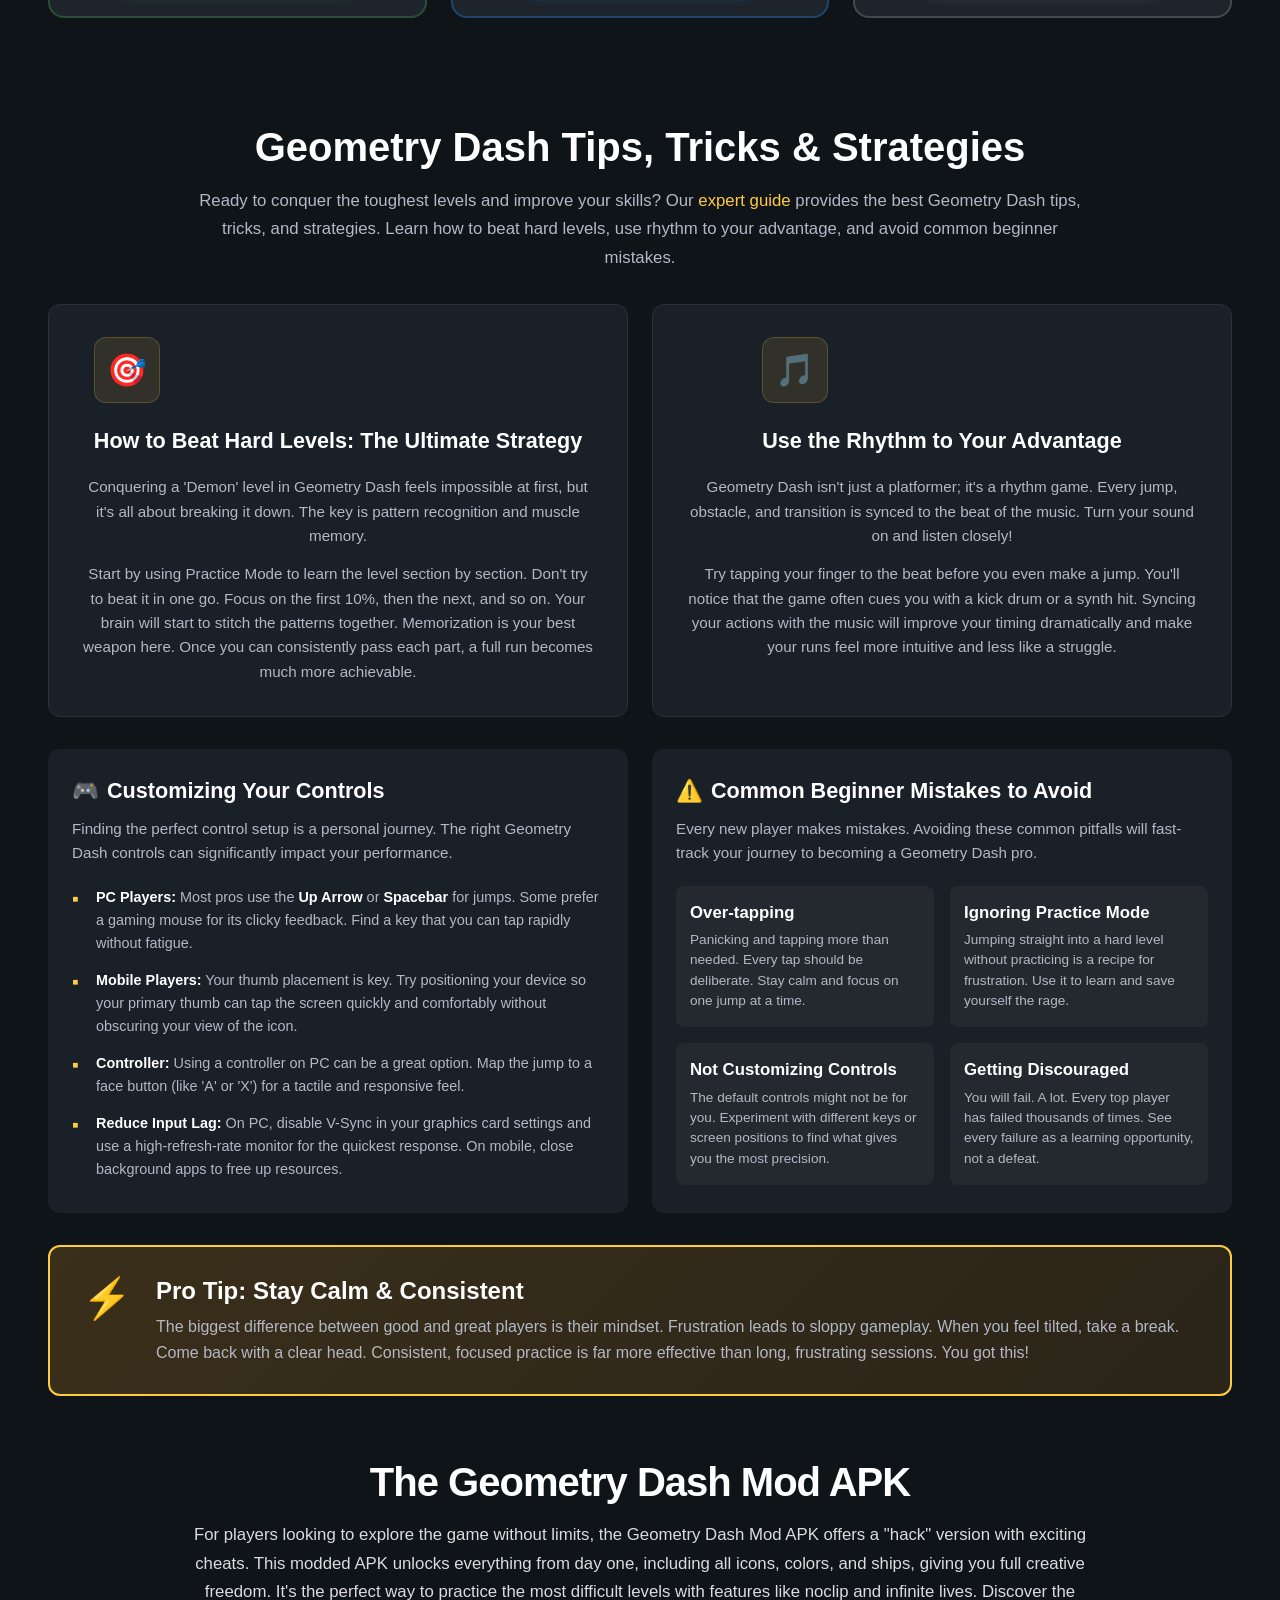
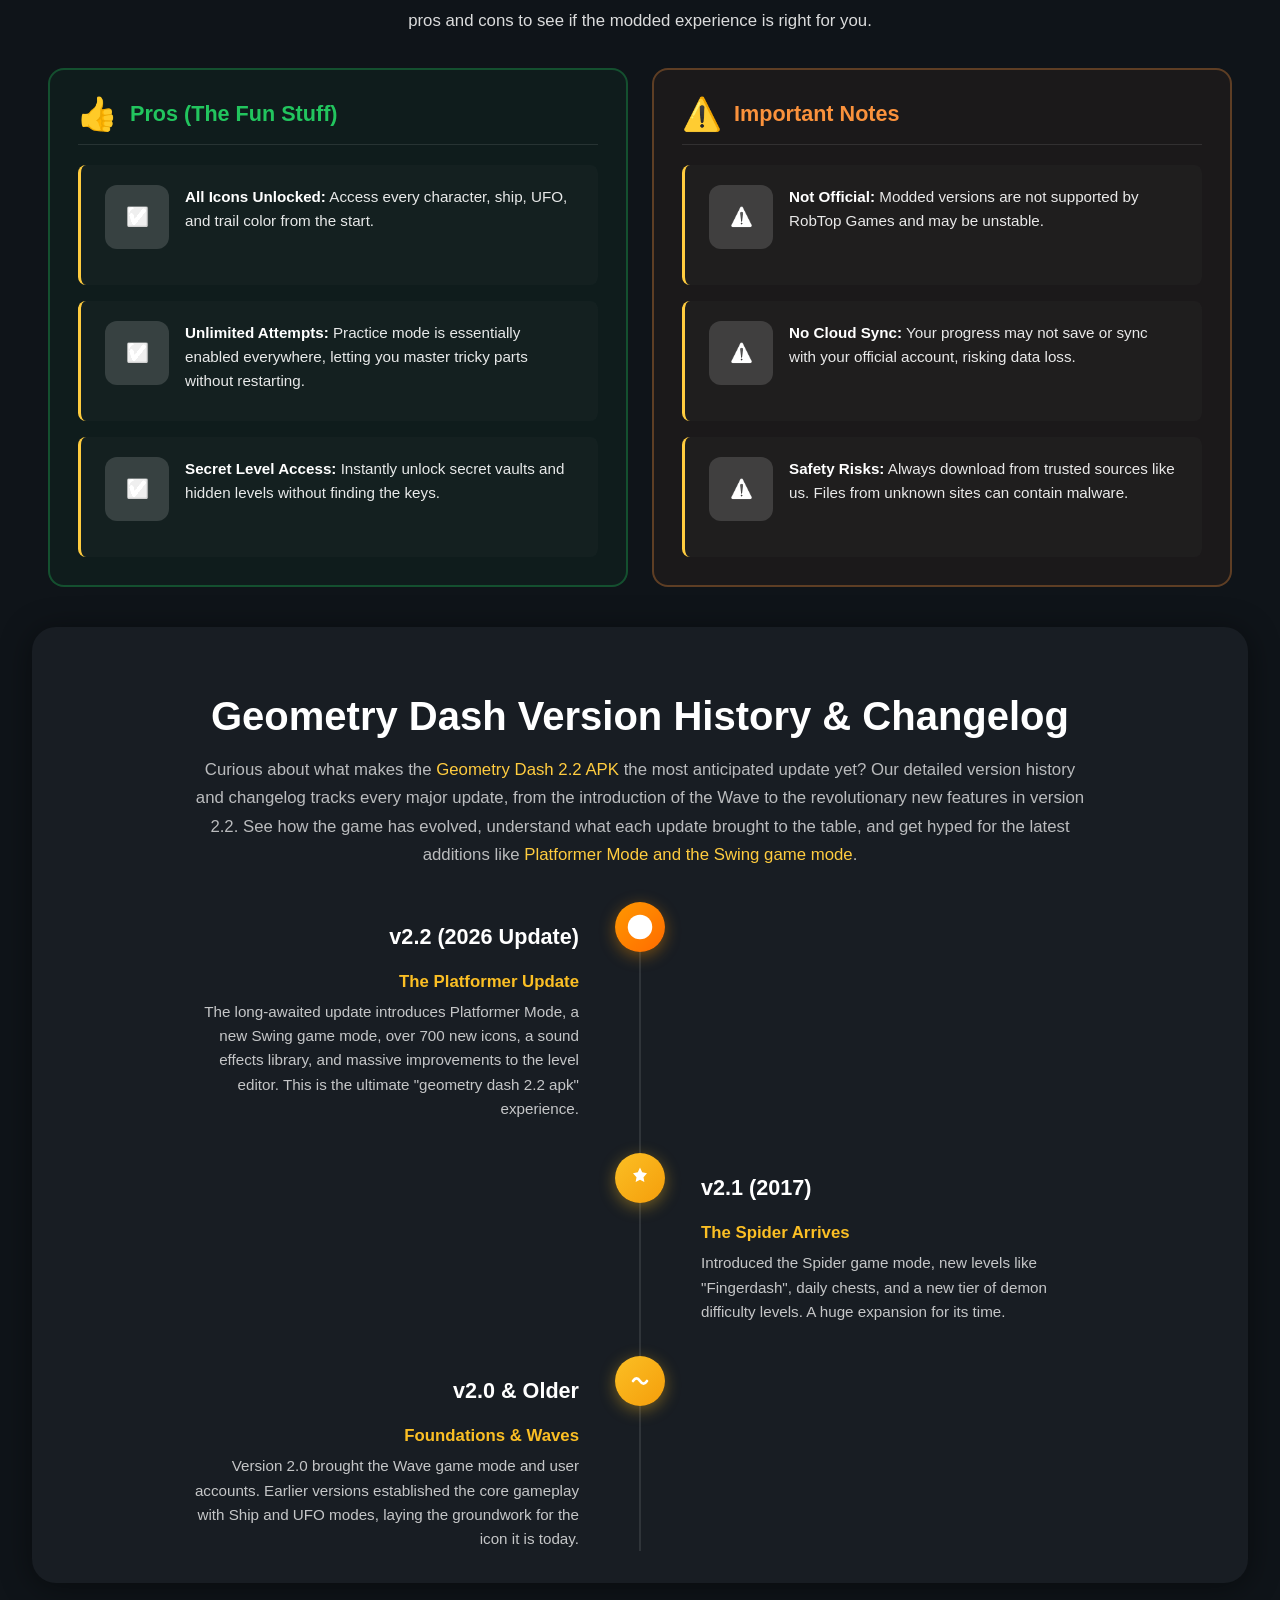
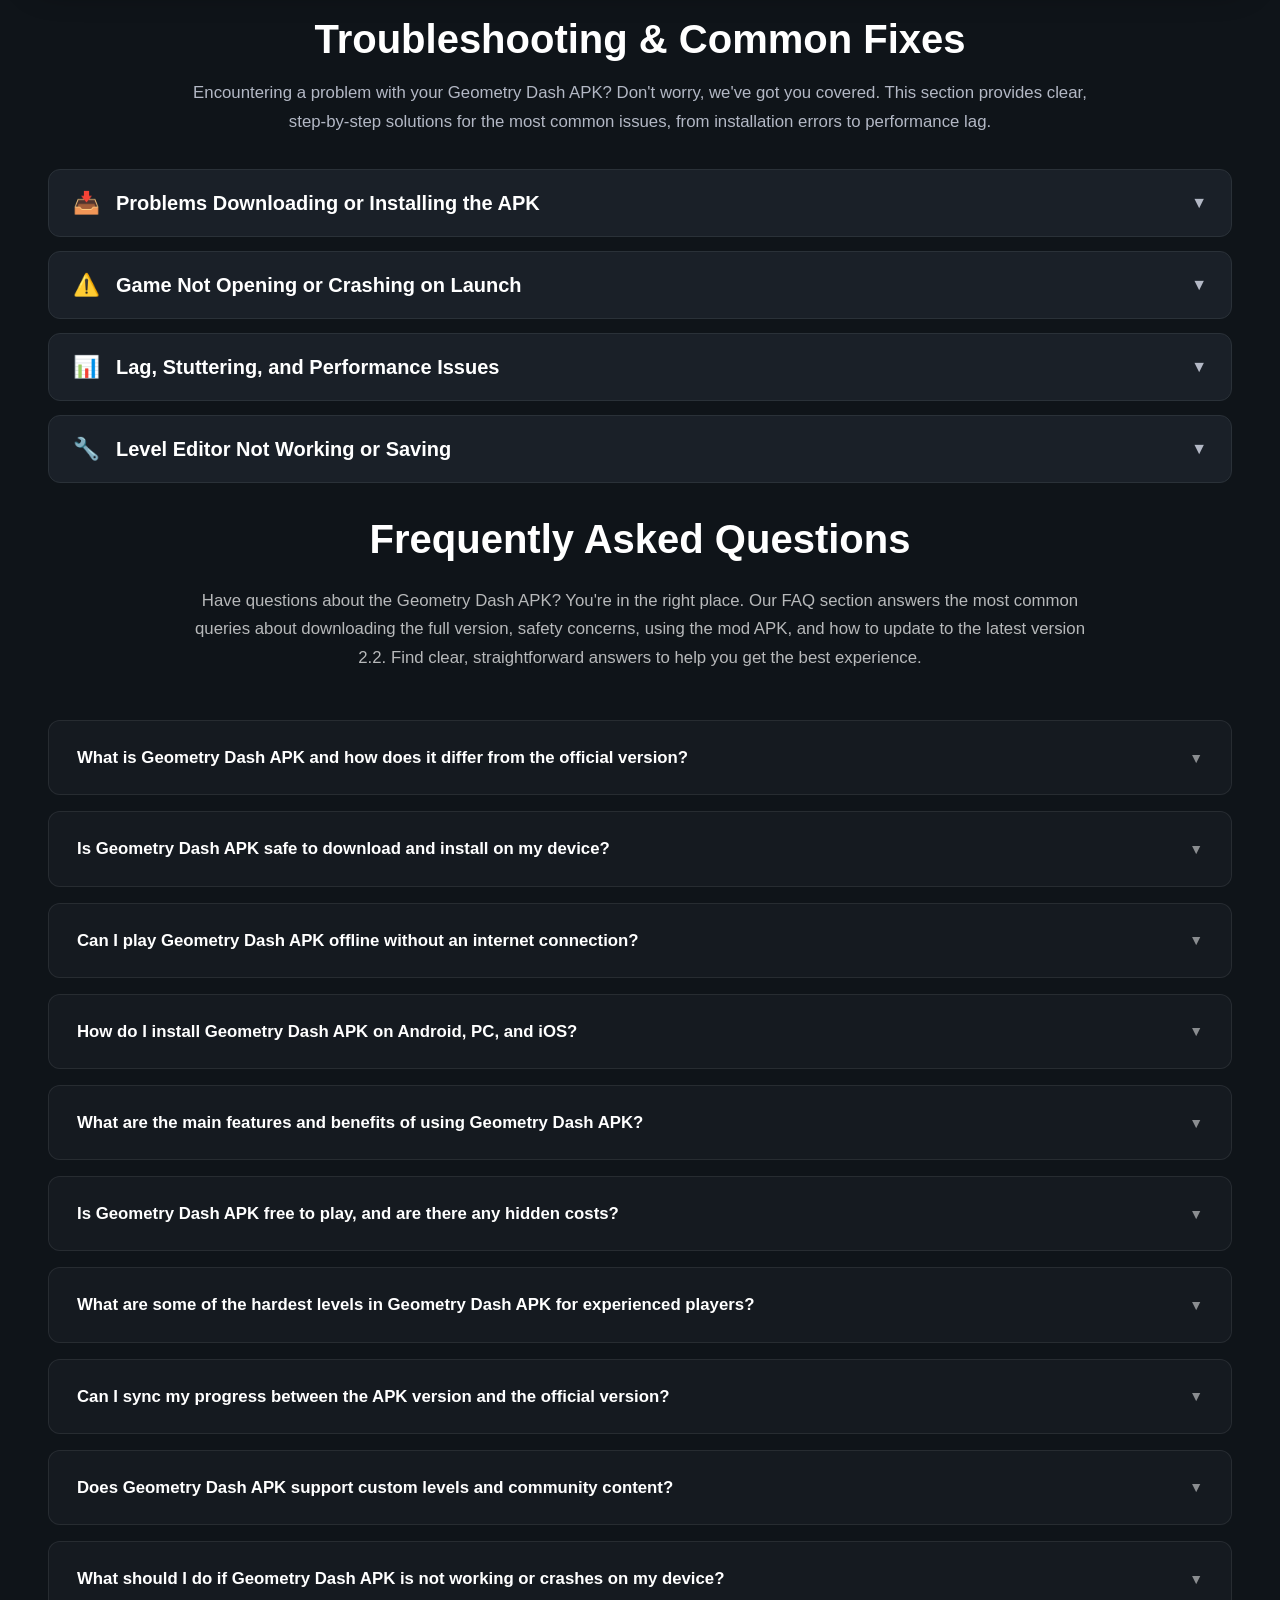
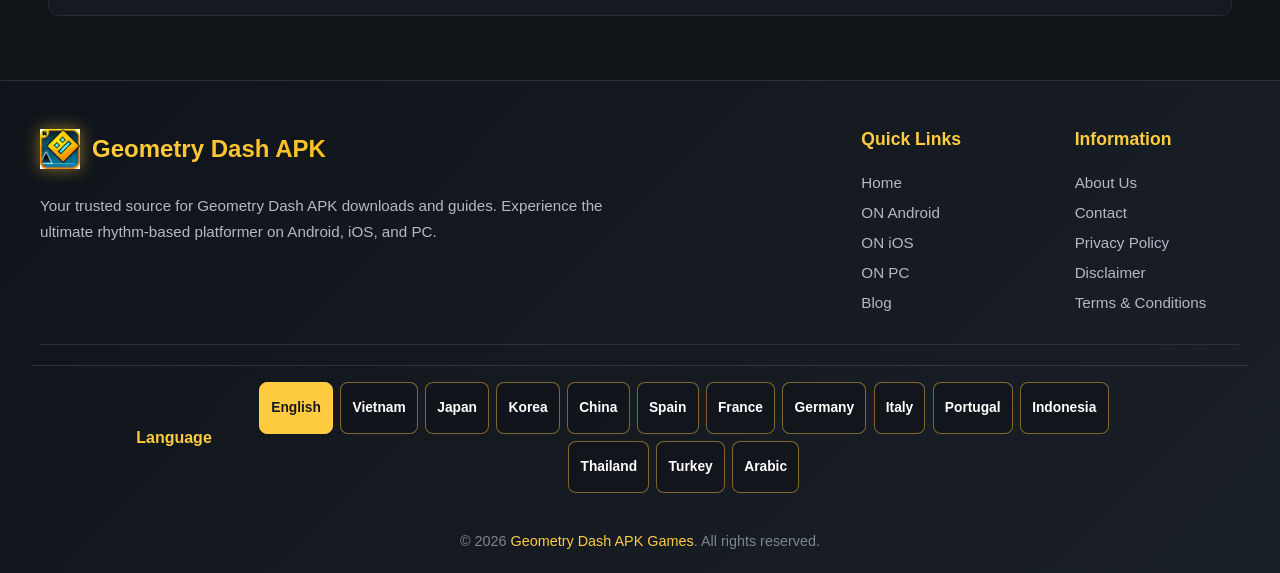
==== commit c5311c11: "da ngôn ngữ" ====
--- a/index.html
+++ b/index.html
@@ -218,7 +218,7 @@
     <meta name="twitter:title" content="Geometry Dash APK Download – Latest Versions Free">
     <meta name="twitter:description" content="Get the Geometry Dash APK Games 2026 latest version! Enjoy the full rhythm experience with all levels unlocked, exclusive icons, and no ads. Download now for Android, iOS, and PC to master the ultimate 2.2 challenge with smooth, lag-free gameplay.">
     <meta name="twitter:image" content="images/placeholder.webp">
-    <title>Geometry Dash APK Download – Latest Versions Free</title>
+    <title>Geometry phuc Dash APK Download – Latest Versions Free</title>
     <link rel="canonical" href="/">
     <!-- Link to CSS file -->
     <link rel="stylesheet" href="./Home/style.css">
@@ -1762,13 +1762,26 @@
           </div>
         </div>
       </div>
-
       <div class="footer-language">
         <span class="footer-language-label">Language</span>
-        <div id="google_translate_element" class="translate-control"></div>
+        <div class="language-route-list" aria-label="Language versions">
+          <a class="language-route" href="/" data-language-route="">English</a>
+          <a class="language-route" href="/vn" data-language-route="vn">Vietnam</a>
+          <a class="language-route" href="/jp" data-language-route="jp">Japan</a>
+          <a class="language-route" href="/kr" data-language-route="kr">Korea</a>
+          <a class="language-route" href="/cn" data-language-route="cn">China</a>
+          <a class="language-route" href="/es" data-language-route="es">Spain</a>
+          <a class="language-route" href="/fr" data-language-route="fr">France</a>
+          <a class="language-route" href="/de" data-language-route="de">Germany</a>
+          <a class="language-route" href="/it" data-language-route="it">Italy</a>
+          <a class="language-route" href="/pt" data-language-route="pt">Portugal</a>
+          <a class="language-route" href="/id" data-language-route="id">Indonesia</a>
+          <a class="language-route" href="/th" data-language-route="th">Thailand</a>
+          <a class="language-route" href="/tr" data-language-route="tr">Turkey</a>
+          <a class="language-route" href="/sa" data-language-route="sa">Arabic</a>
+        </div>
+        <div id="google_translate_element" class="translate-control" aria-hidden="true"></div>
       </div>
-
-
       <div class="footer-bottom">
         <p class="footer-copyright">
           © 2026 <a href="/">Geometry Dash APK Games</a>. All rights reserved.
--- a/assets/translate.css
+++ b/assets/translate.css
@@ -1,10 +1,6 @@
-.language-switcher,
 .footer-language {
   display: flex;
   align-items: center;
-}
-
-.footer-language {
   justify-content: center;
   gap: 0.75rem;
   flex-wrap: wrap;
@@ -20,10 +16,43 @@
   line-height: 1.2;
 }
 
+.language-route-list {
+  display: flex;
+  flex-wrap: wrap;
+  justify-content: center;
+  gap: 0.45rem;
+  max-width: 920px;
+}
+
+.language-route {
+  display: inline-flex;
+  align-items: center;
+  justify-content: center;
+  min-height: 34px;
+  border: 1px solid rgba(255, 204, 63, 0.45);
+  border-radius: 8px;
+  background: rgba(18, 20, 28, 0.78);
+  color: #ffffff;
+  font-size: 0.86rem;
+  font-weight: 700;
+  line-height: 1;
+  padding: 0.5rem 0.7rem;
+  text-decoration: none;
+}
+
+.language-route:hover,
+.language-route.active {
+  border-color: #ffcc3f;
+  background: #ffcc3f;
+  color: #151923;
+}
+
 .translate-control {
-  display: flex;
-  align-items: center;
-  min-width: 150px;
+  position: absolute;
+  left: -9999px;
+  width: 1px;
+  height: 1px;
+  overflow: hidden;
 }
 
 .translate-control .goog-te-gadget {
@@ -59,19 +88,20 @@
 }
 
 @media (max-width: 768px) {
-  .language-switcher {
-    width: 100%;
-  }
-
   .footer-language {
     align-items: stretch;
     flex-direction: column;
     gap: 0.6rem;
   }
 
-  .translate-control,
-  .translate-control .goog-te-combo {
-    width: 100%;
-    max-width: none;
+  .language-route-list {
+    justify-content: flex-start;
+    overflow-x: auto;
+    flex-wrap: nowrap;
+    padding-bottom: 0.35rem;
+  }
+
+  .language-route {
+    white-space: nowrap;
   }
 }
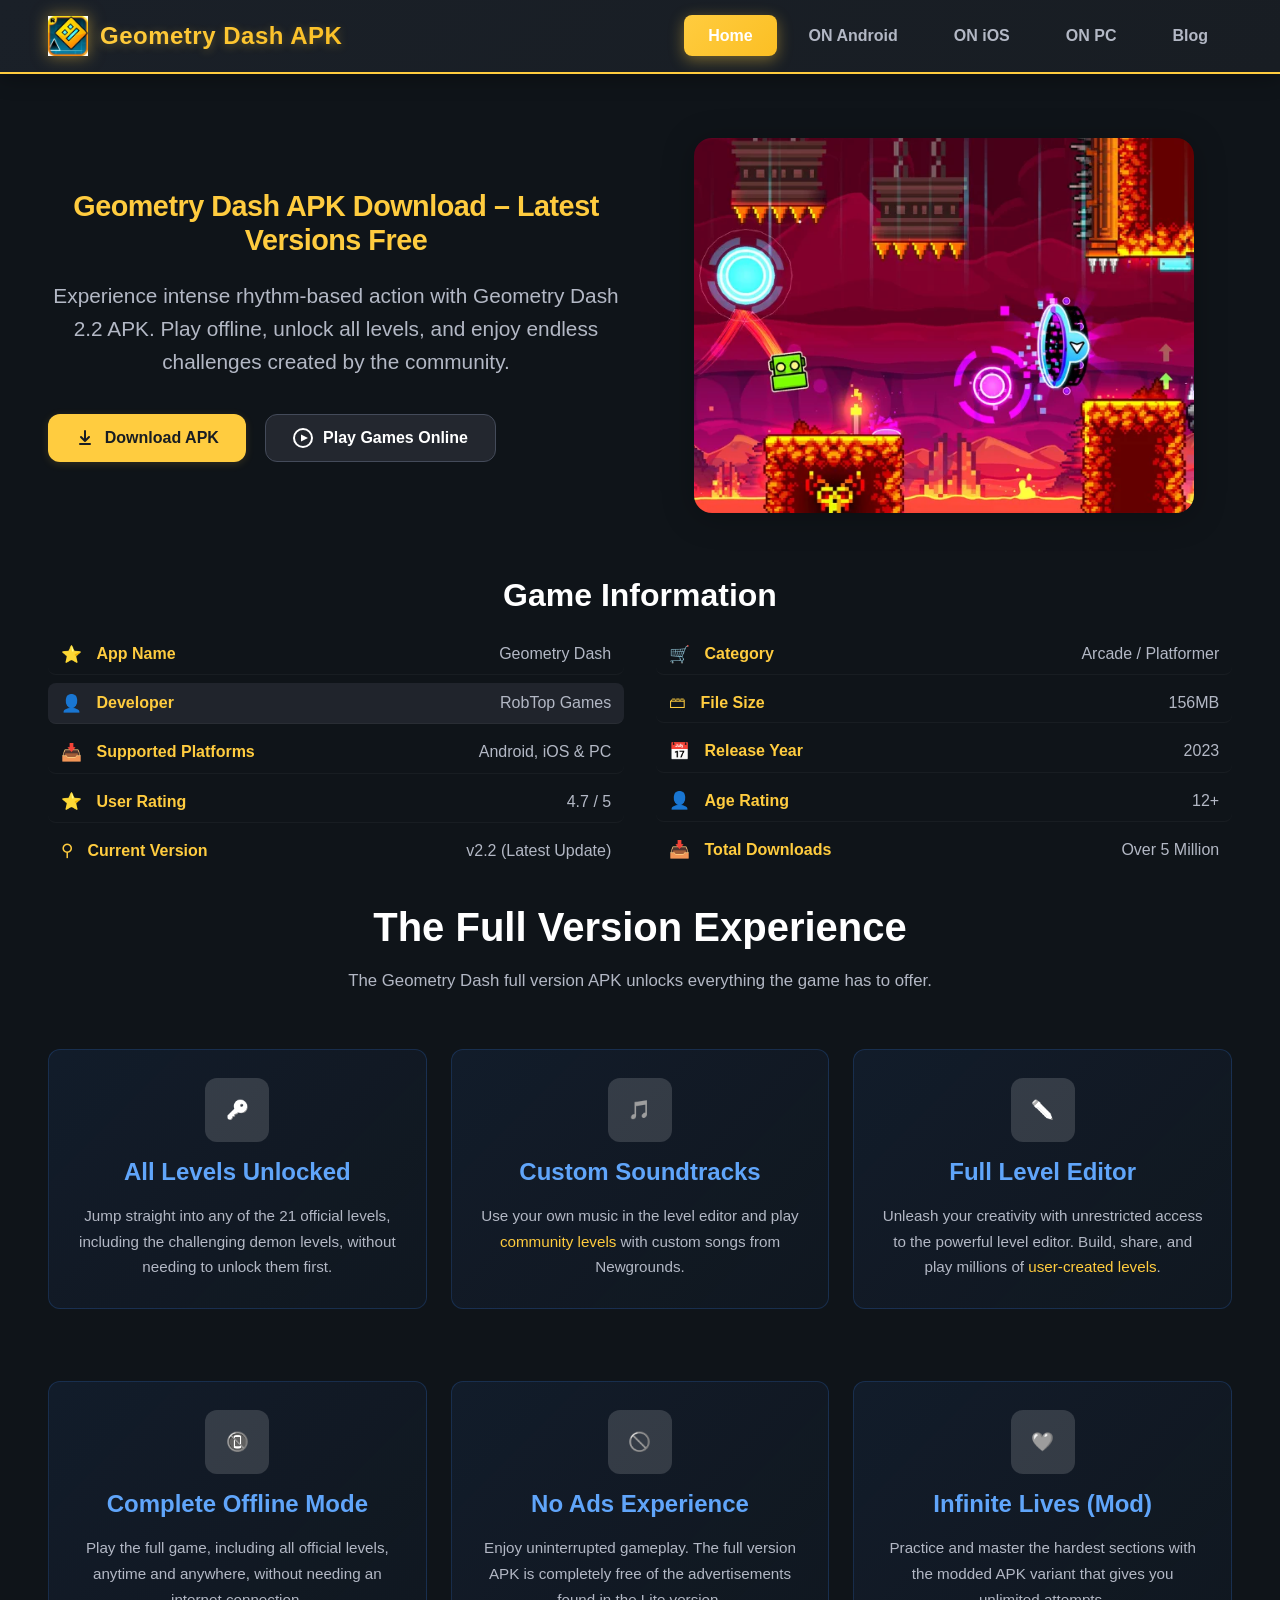
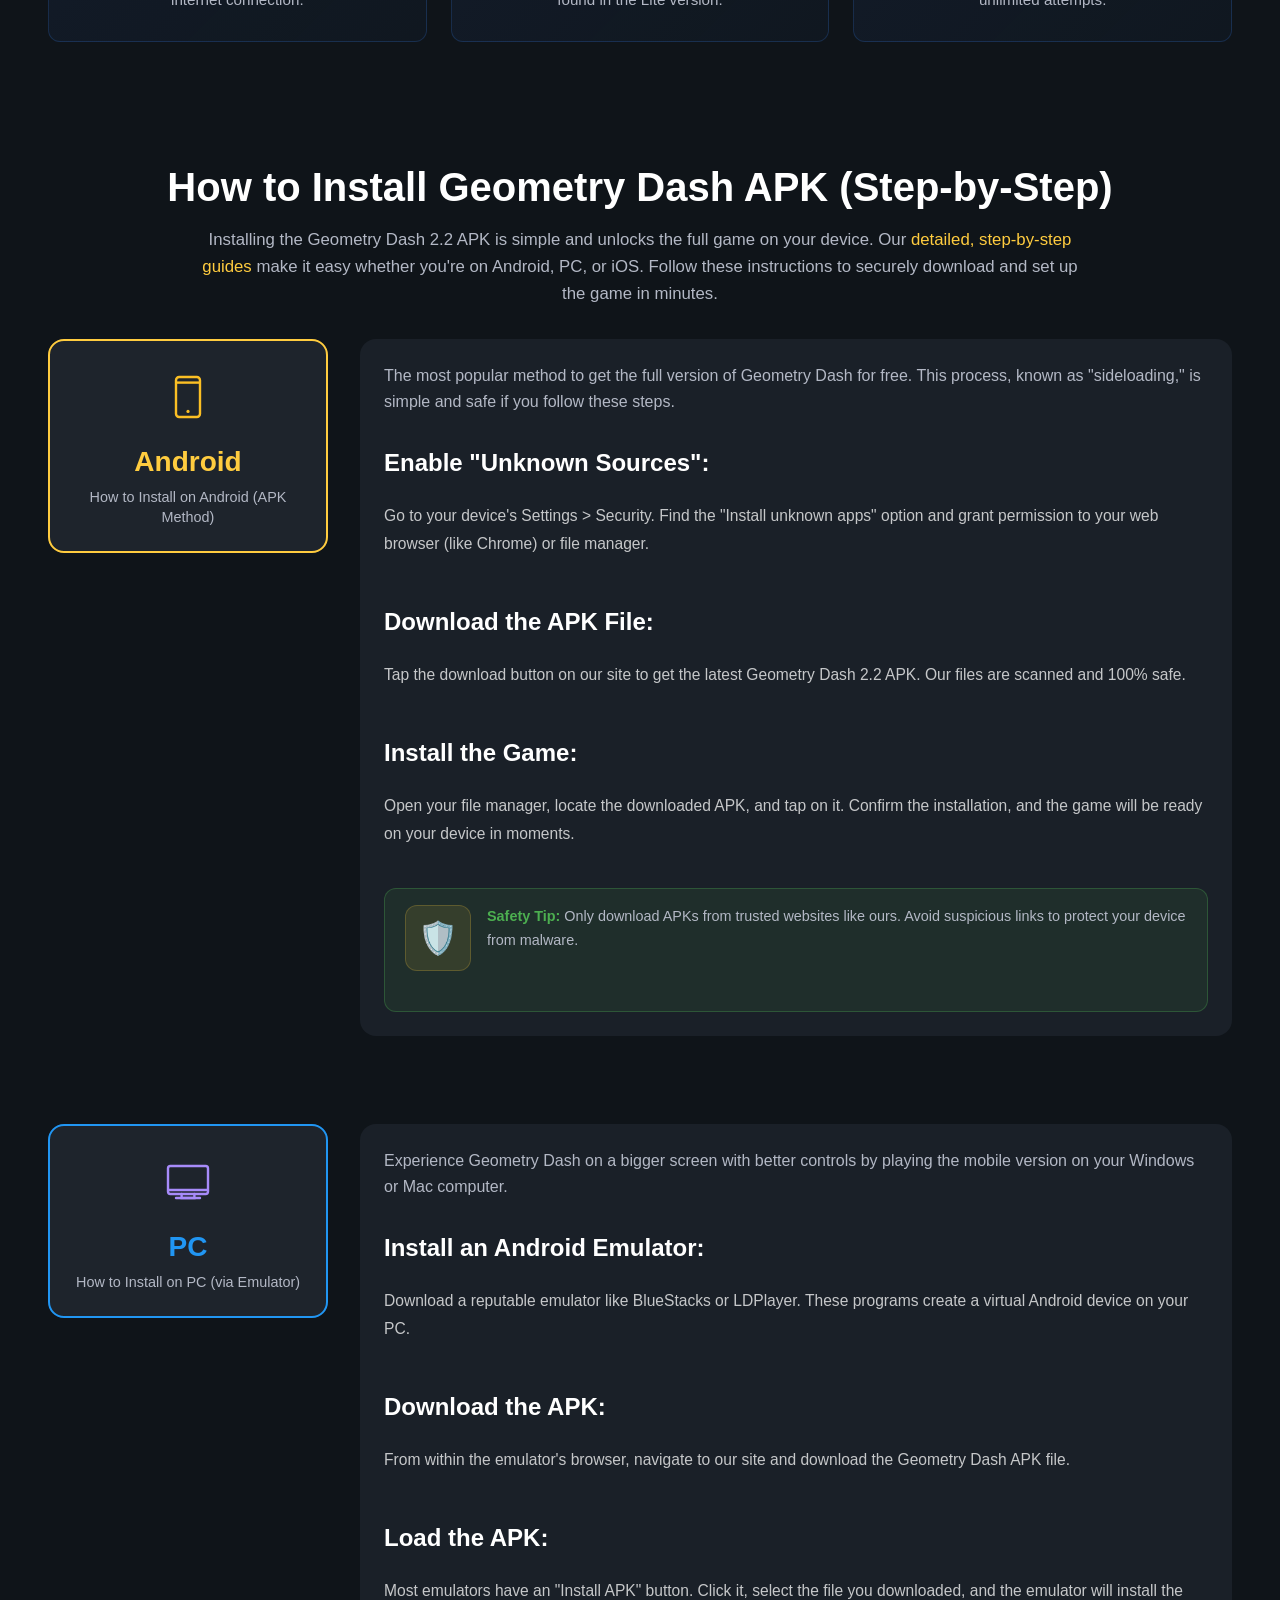
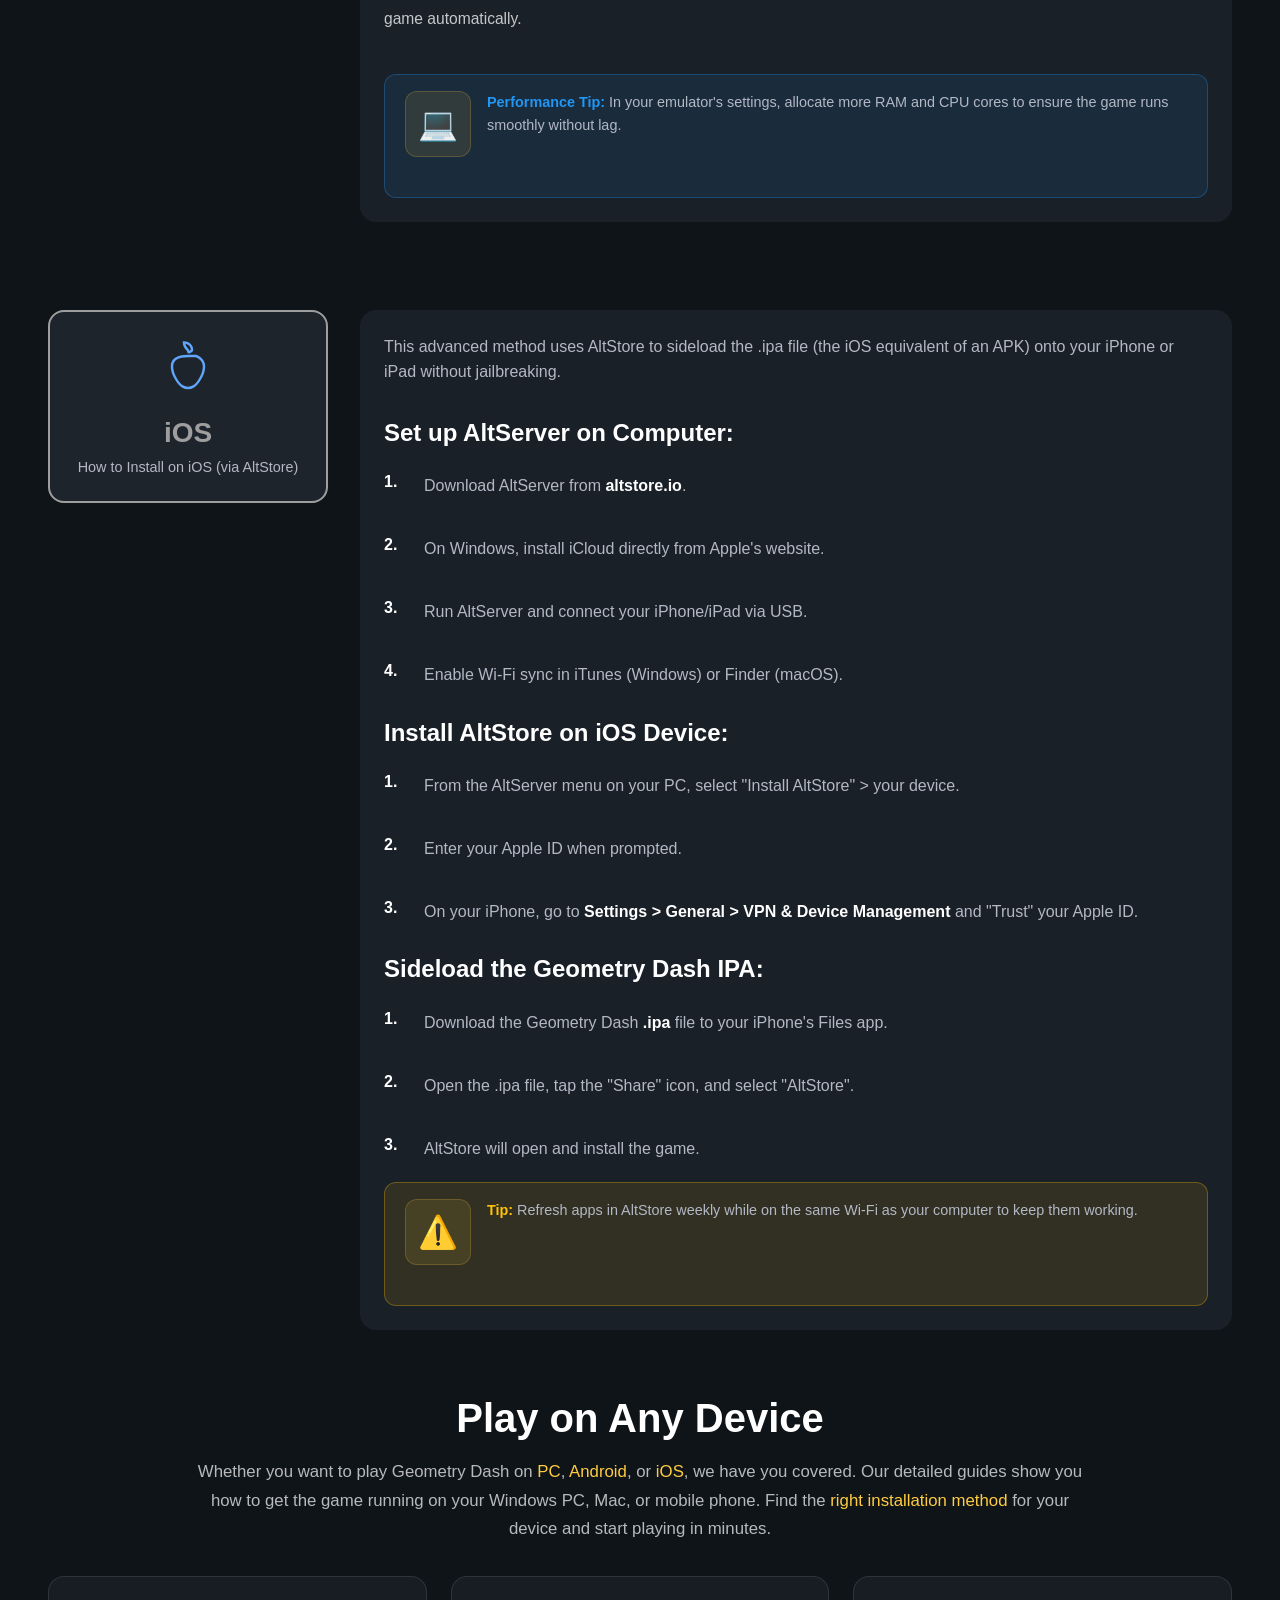
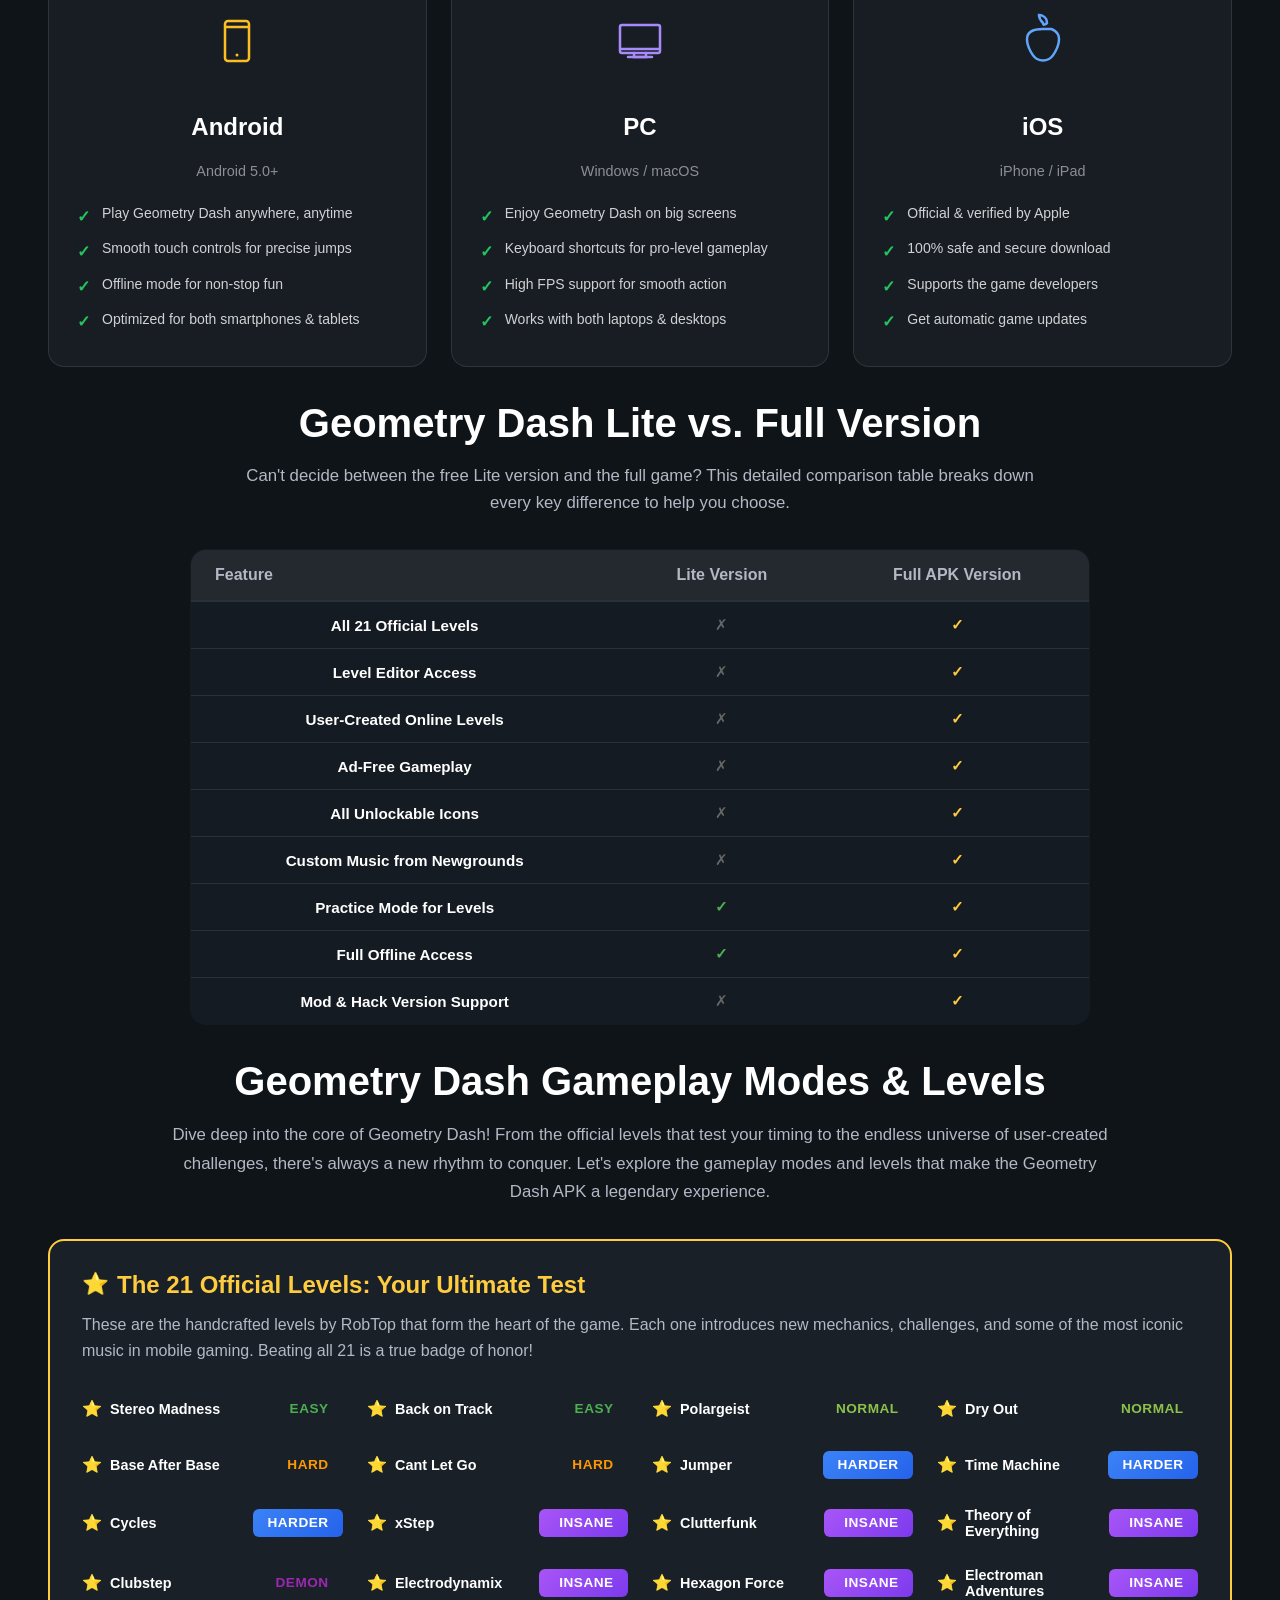
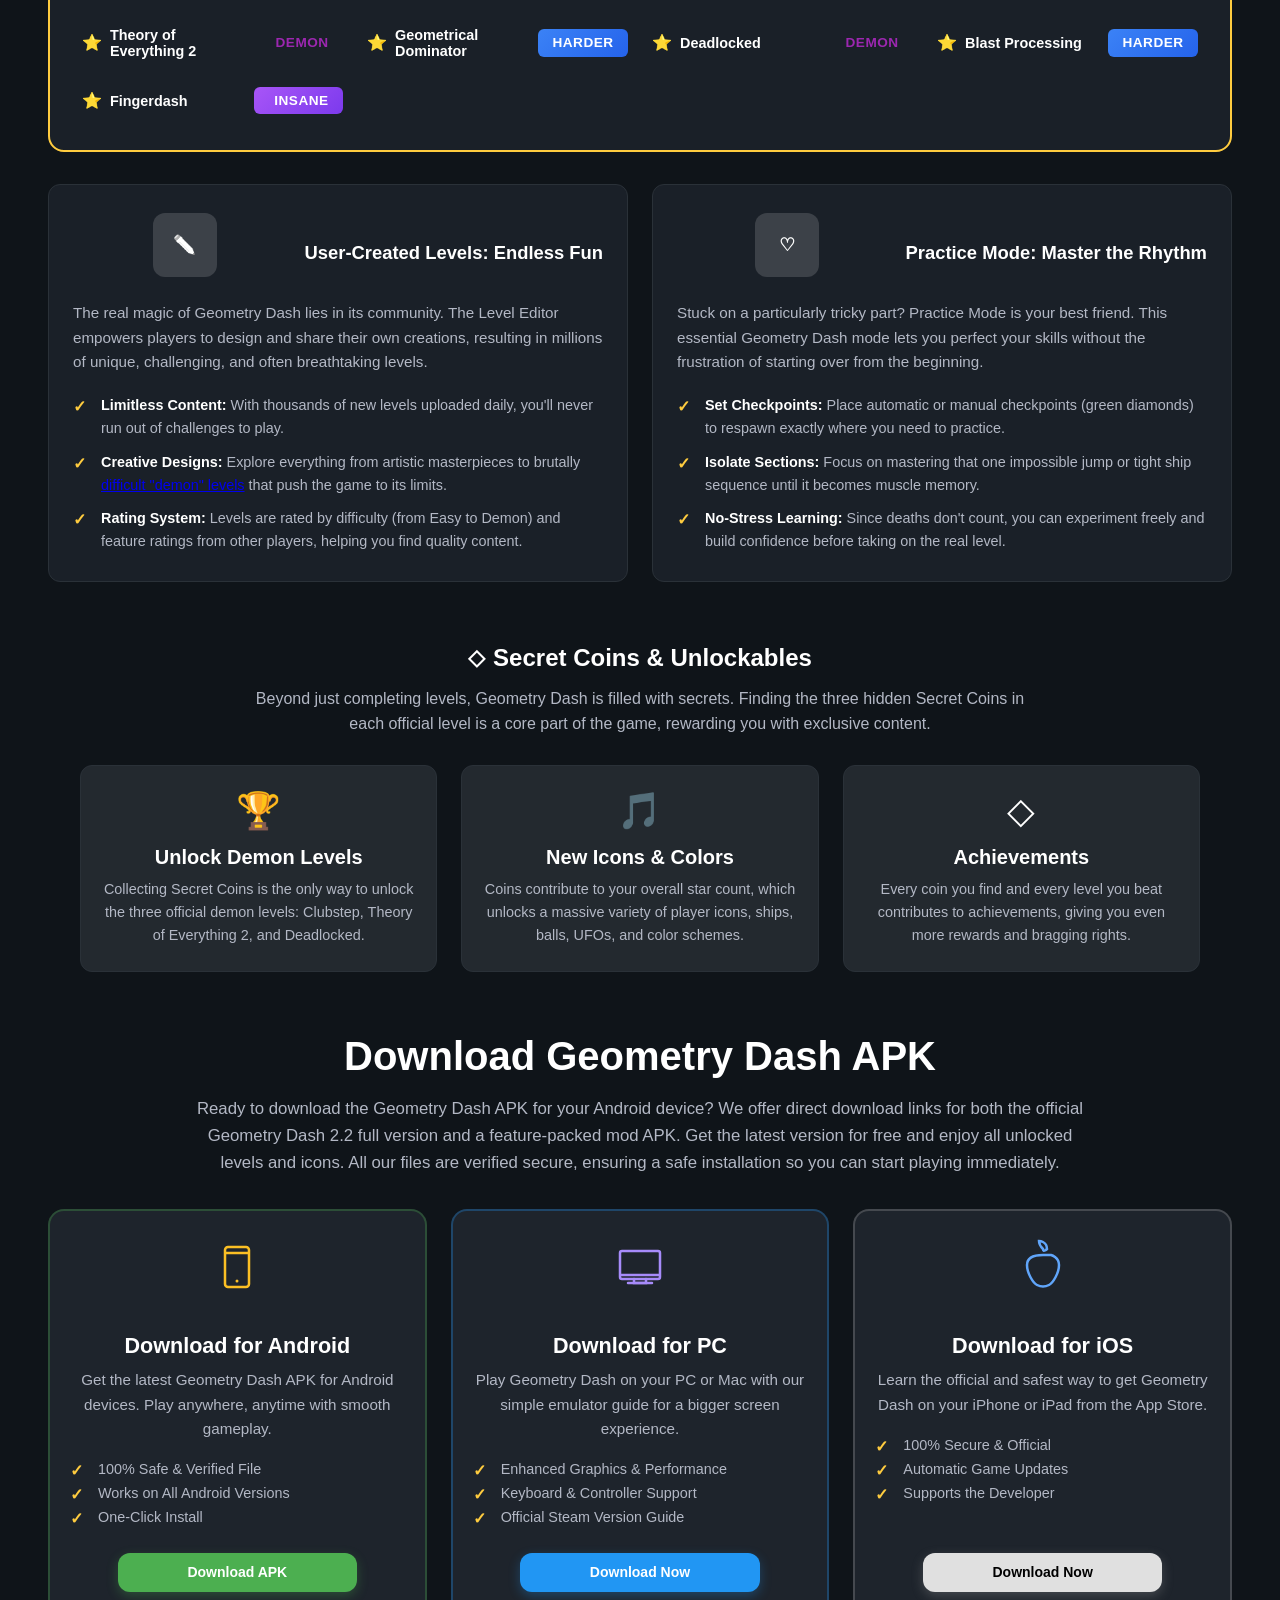
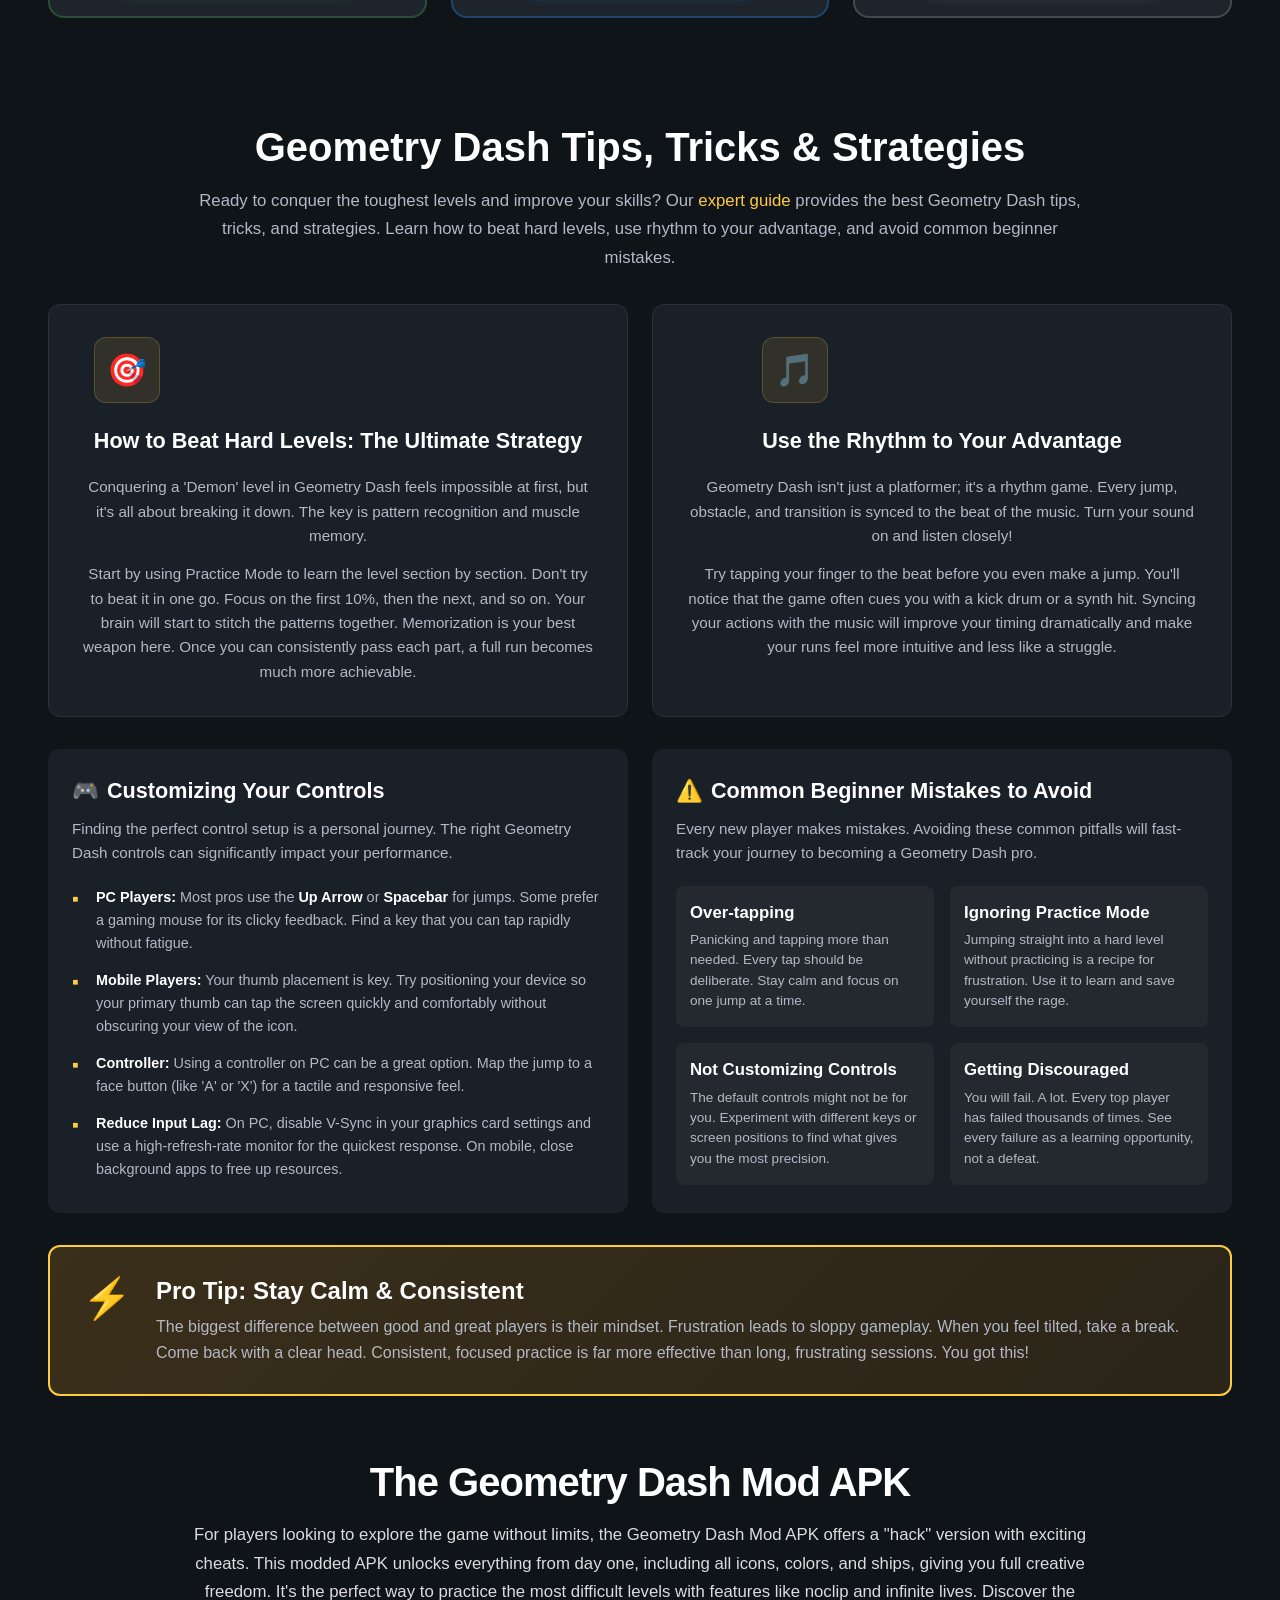
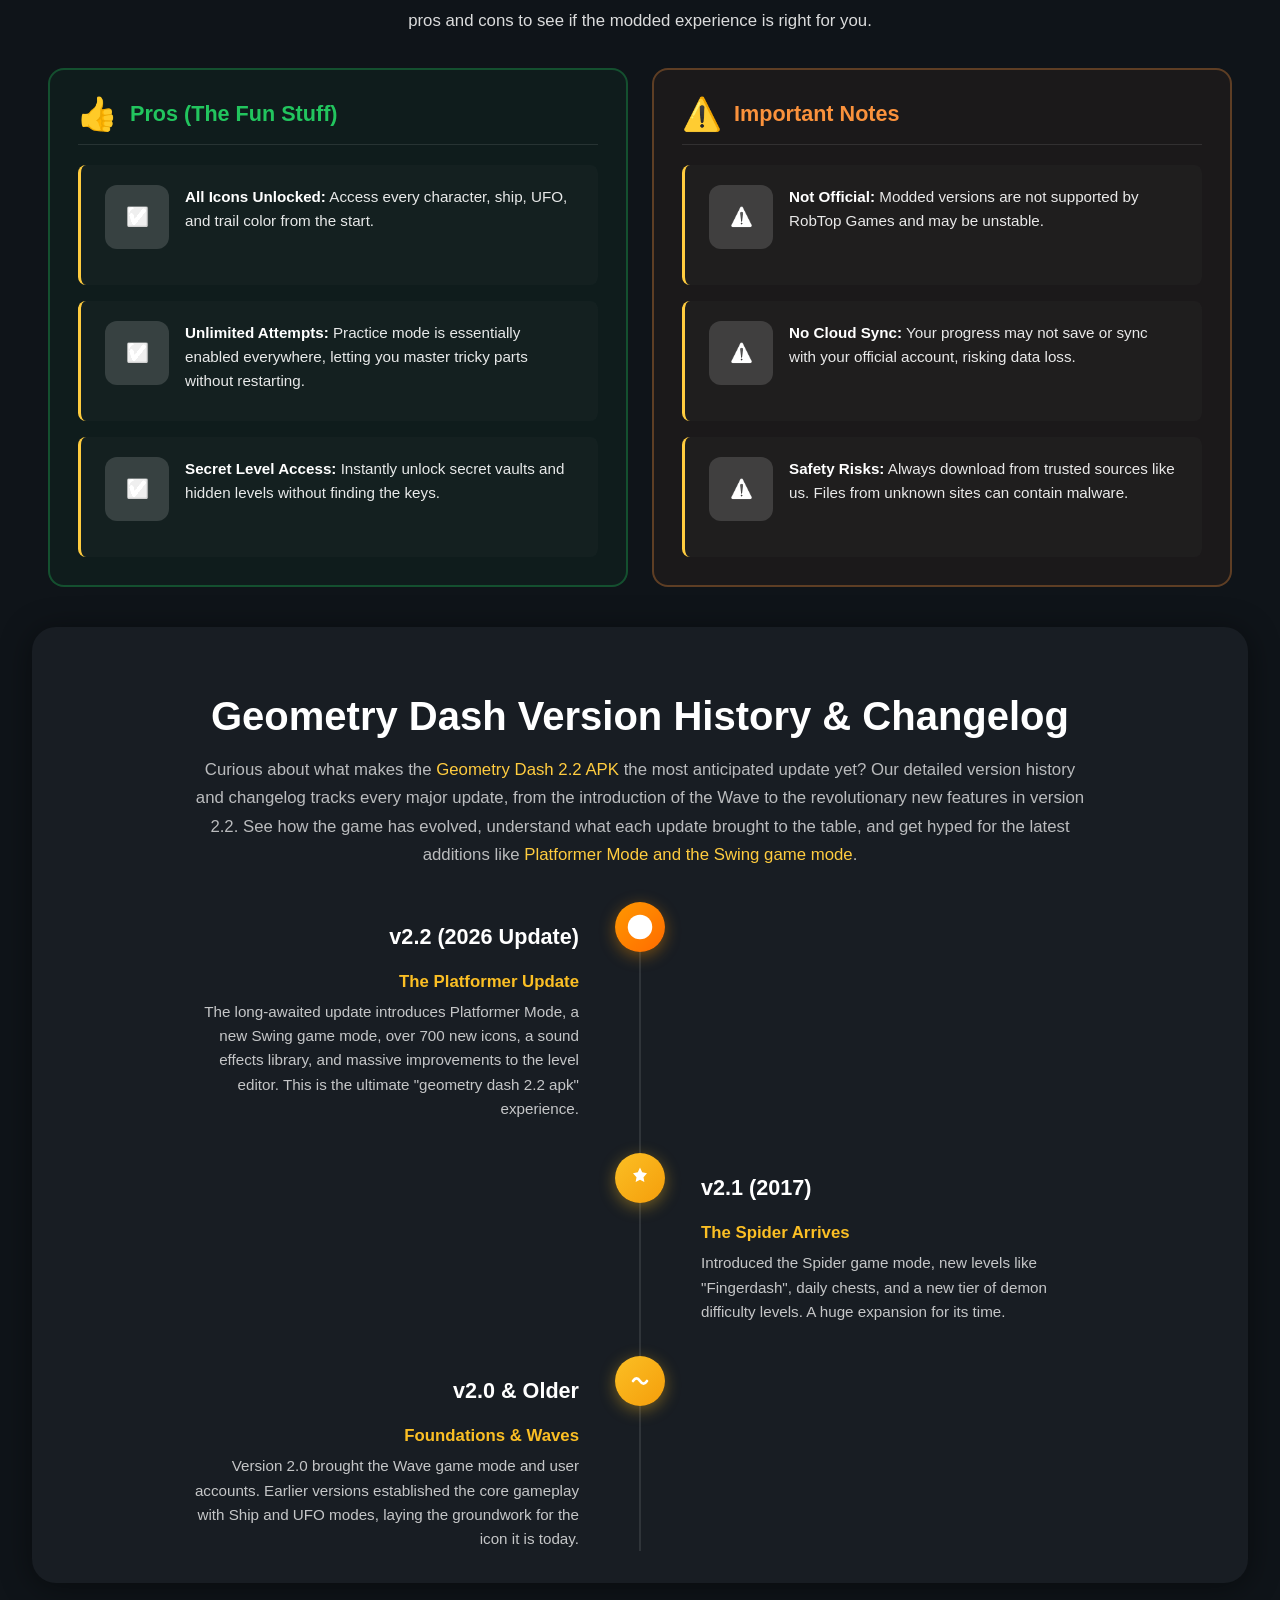
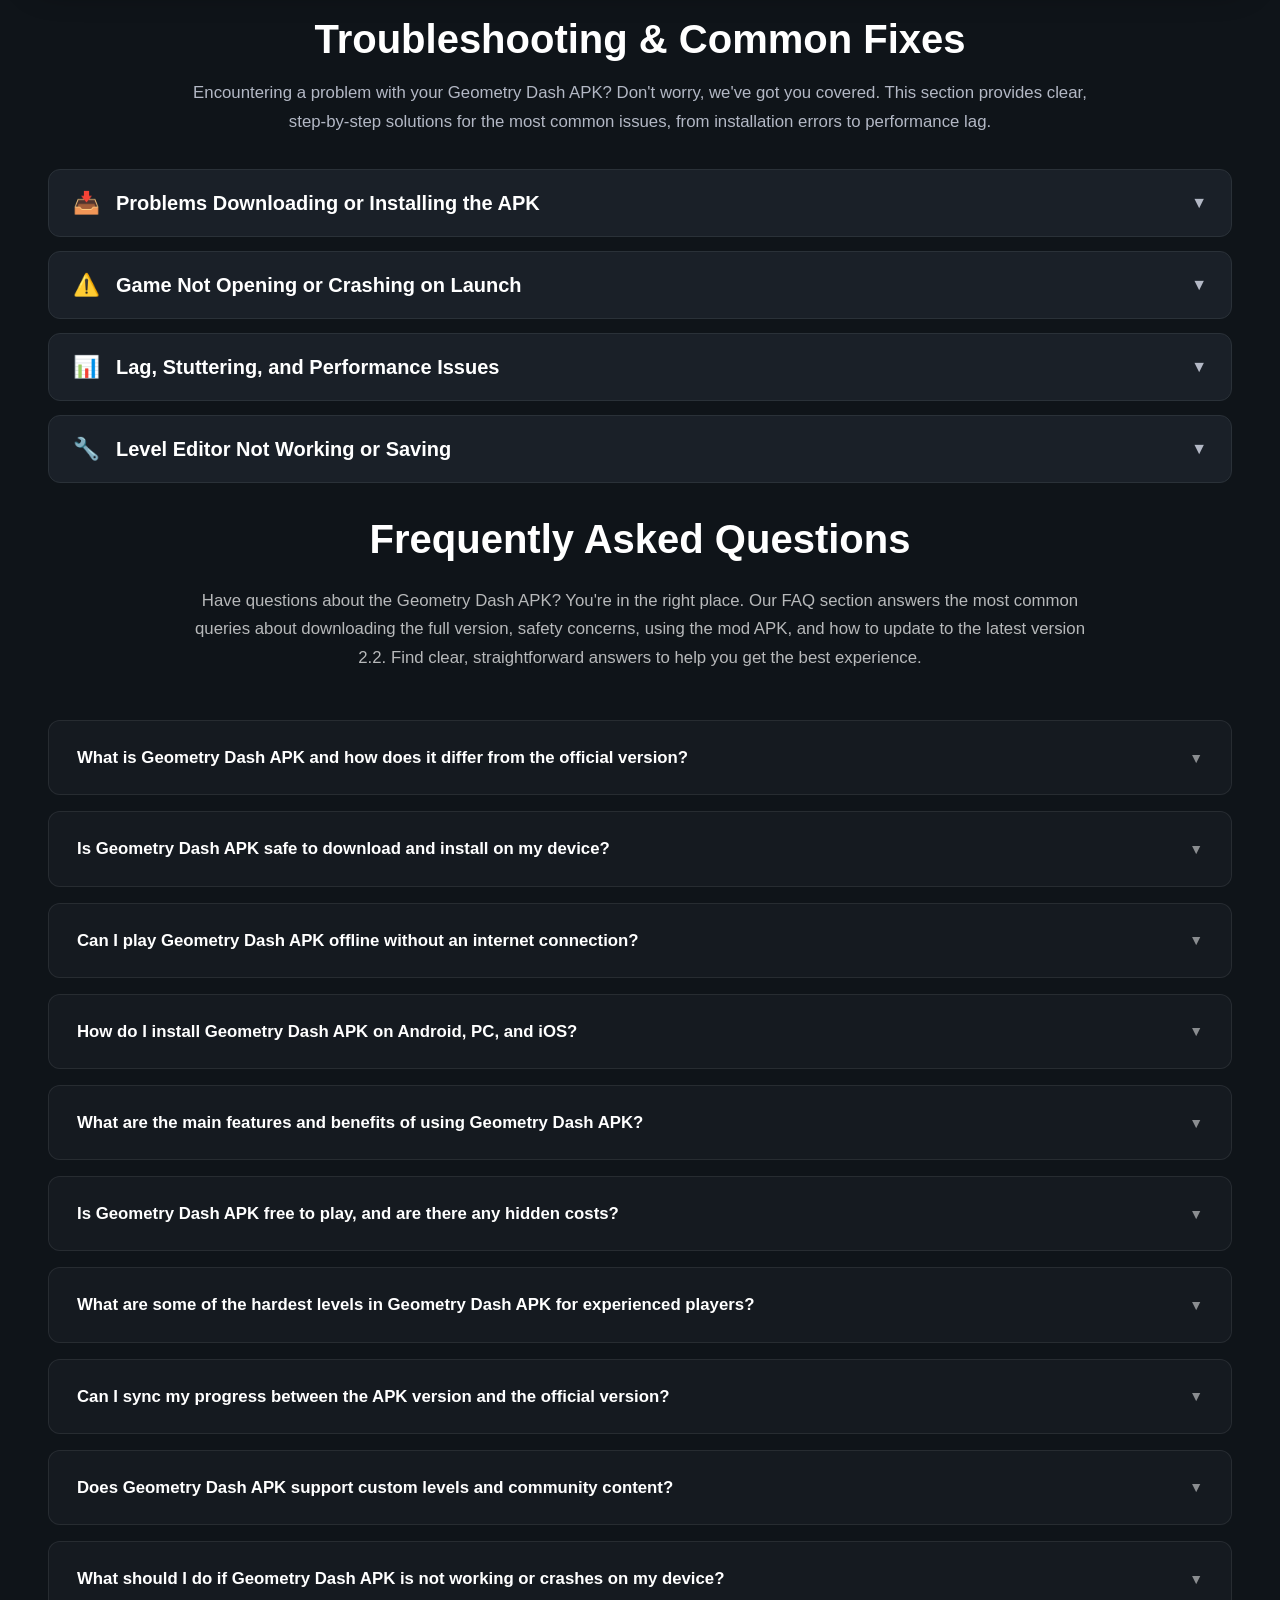
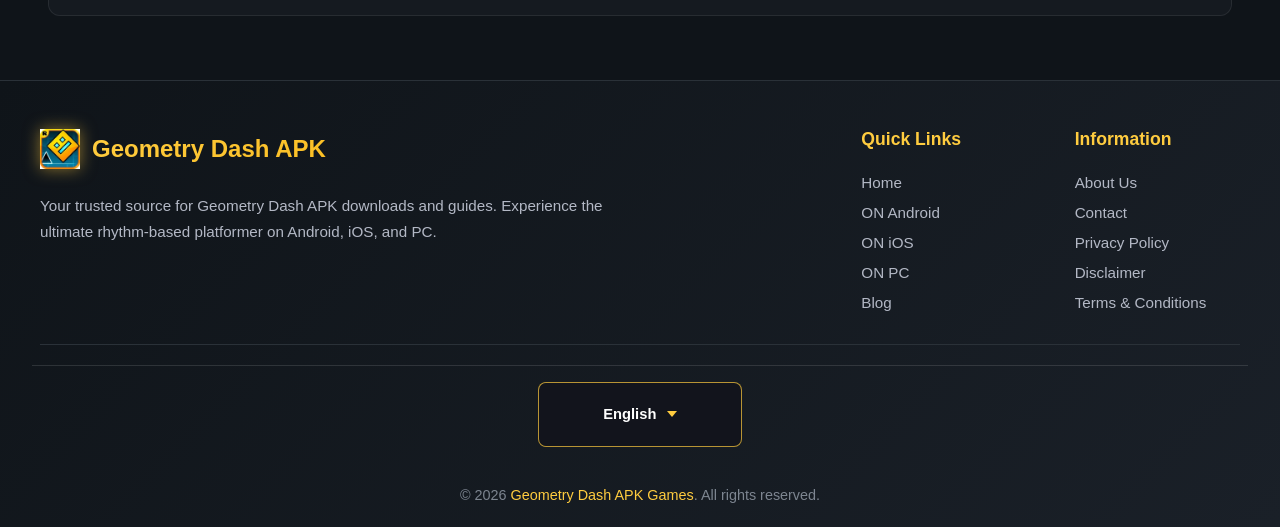
==== commit 21563a73: "a" ====
--- a/index.html
+++ b/index.html
@@ -1763,23 +1763,27 @@
         </div>
       </div>
       <div class="footer-language">
-        <span class="footer-language-label">Language</span>
-        <div class="language-route-list" aria-label="Language versions">
-          <a class="language-route" href="/" data-language-route="">English</a>
-          <a class="language-route" href="/vn" data-language-route="vn">Vietnam</a>
-          <a class="language-route" href="/jp" data-language-route="jp">Japan</a>
-          <a class="language-route" href="/kr" data-language-route="kr">Korea</a>
-          <a class="language-route" href="/cn" data-language-route="cn">China</a>
-          <a class="language-route" href="/es" data-language-route="es">Spain</a>
-          <a class="language-route" href="/fr" data-language-route="fr">France</a>
-          <a class="language-route" href="/de" data-language-route="de">Germany</a>
-          <a class="language-route" href="/it" data-language-route="it">Italy</a>
-          <a class="language-route" href="/pt" data-language-route="pt">Portugal</a>
-          <a class="language-route" href="/id" data-language-route="id">Indonesia</a>
-          <a class="language-route" href="/th" data-language-route="th">Thailand</a>
-          <a class="language-route" href="/tr" data-language-route="tr">Turkey</a>
-          <a class="language-route" href="/sa" data-language-route="sa">Arabic</a>
-        </div>
+        <details class="language-picker">
+          <summary class="language-picker-summary">
+            <span class="language-picker-current">Language</span>
+          </summary>
+          <div class="language-route-list" aria-label="Language versions">
+            <a class="language-route" href="/" data-language-route="">English</a>
+            <a class="language-route" href="/vn" data-language-route="vn">Vietnam</a>
+            <a class="language-route" href="/jp" data-language-route="jp">Japan</a>
+            <a class="language-route" href="/kr" data-language-route="kr">Korea</a>
+            <a class="language-route" href="/cn" data-language-route="cn">China</a>
+            <a class="language-route" href="/es" data-language-route="es">Spain</a>
+            <a class="language-route" href="/fr" data-language-route="fr">France</a>
+            <a class="language-route" href="/de" data-language-route="de">Germany</a>
+            <a class="language-route" href="/it" data-language-route="it">Italy</a>
+            <a class="language-route" href="/pt" data-language-route="pt">Portugal</a>
+            <a class="language-route" href="/id" data-language-route="id">Indonesia</a>
+            <a class="language-route" href="/th" data-language-route="th">Thailand</a>
+            <a class="language-route" href="/tr" data-language-route="tr">Turkey</a>
+            <a class="language-route" href="/sa" data-language-route="sa">Arabic</a>
+          </div>
+        </details>
         <div id="google_translate_element" class="translate-control" aria-hidden="true"></div>
       </div>
       <div class="footer-bottom">
--- a/assets/translate.css
+++ b/assets/translate.css
@@ -2,41 +2,90 @@
   display: flex;
   align-items: center;
   justify-content: center;
-  gap: 0.75rem;
-  flex-wrap: wrap;
+  position: relative;
   width: 100%;
   margin: 1.25rem auto 0;
   padding: 1rem 0;
   border-top: 1px solid rgba(255, 255, 255, 0.12);
 }
 
-.footer-language-label {
-  color: #ffcc3f;
-  font-weight: 700;
-  line-height: 1.2;
+.language-picker {
+  position: relative;
+}
+
+.language-picker-summary {
+  display: inline-flex;
+  align-items: center;
+  justify-content: center;
+  min-width: 170px;
+  min-height: 42px;
+  border: 1px solid rgba(255, 204, 63, 0.7);
+  border-radius: 8px;
+  background: rgba(18, 20, 28, 0.9);
+  color: #ffffff;
+  cursor: pointer;
+  font-size: 0.92rem;
+  font-weight: 800;
+  line-height: 1;
+  list-style: none;
+  padding: 0.65rem 1rem;
+}
+
+.language-picker-summary::-webkit-details-marker {
+  display: none;
+}
+
+.language-picker-summary::after {
+  content: "";
+  width: 0;
+  height: 0;
+  margin-left: 0.65rem;
+  border-left: 5px solid transparent;
+  border-right: 5px solid transparent;
+  border-top: 6px solid #ffcc3f;
+}
+
+.language-picker[open] .language-picker-summary {
+  border-color: #ffcc3f;
+  box-shadow: 0 0 0 3px rgba(255, 204, 63, 0.16);
+}
+
+.language-picker[open] .language-picker-summary::after {
+  transform: rotate(180deg);
 }
 
 .language-route-list {
-  display: flex;
-  flex-wrap: wrap;
-  justify-content: center;
-  gap: 0.45rem;
-  max-width: 920px;
+  position: absolute;
+  right: 50%;
+  bottom: calc(100% + 0.55rem);
+  z-index: 20;
+  display: grid;
+  grid-template-columns: repeat(2, minmax(120px, 1fr));
+  gap: 0.4rem;
+  width: min(360px, calc(100vw - 2rem));
+  max-height: 330px;
+  overflow-y: auto;
+  padding: 0.65rem;
+  border: 1px solid rgba(255, 204, 63, 0.45);
+  border-radius: 8px;
+  background: rgba(12, 15, 22, 0.98);
+  box-shadow: 0 16px 40px rgba(0, 0, 0, 0.38);
+  transform: translateX(50%);
 }
 
 .language-route {
   display: inline-flex;
   align-items: center;
-  justify-content: center;
+  justify-content: flex-start;
   min-height: 34px;
-  border: 1px solid rgba(255, 204, 63, 0.45);
+  border: 1px solid rgba(255, 255, 255, 0.1);
   border-radius: 8px;
-  background: rgba(18, 20, 28, 0.78);
+  background: rgba(255, 255, 255, 0.04);
   color: #ffffff;
   font-size: 0.86rem;
   font-weight: 700;
   line-height: 1;
-  padding: 0.5rem 0.7rem;
+  padding: 0.6rem 0.7rem;
   text-decoration: none;
 }
 
@@ -89,16 +138,19 @@
 
 @media (max-width: 768px) {
   .footer-language {
-    align-items: stretch;
-    flex-direction: column;
-    gap: 0.6rem;
+    justify-content: stretch;
+  }
+
+  .language-picker,
+  .language-picker-summary {
+    width: 100%;
   }
 
   .language-route-list {
-    justify-content: flex-start;
-    overflow-x: auto;
-    flex-wrap: nowrap;
-    padding-bottom: 0.35rem;
+    right: 0;
+    grid-template-columns: 1fr;
+    width: 100%;
+    transform: none;
   }
 
   .language-route {
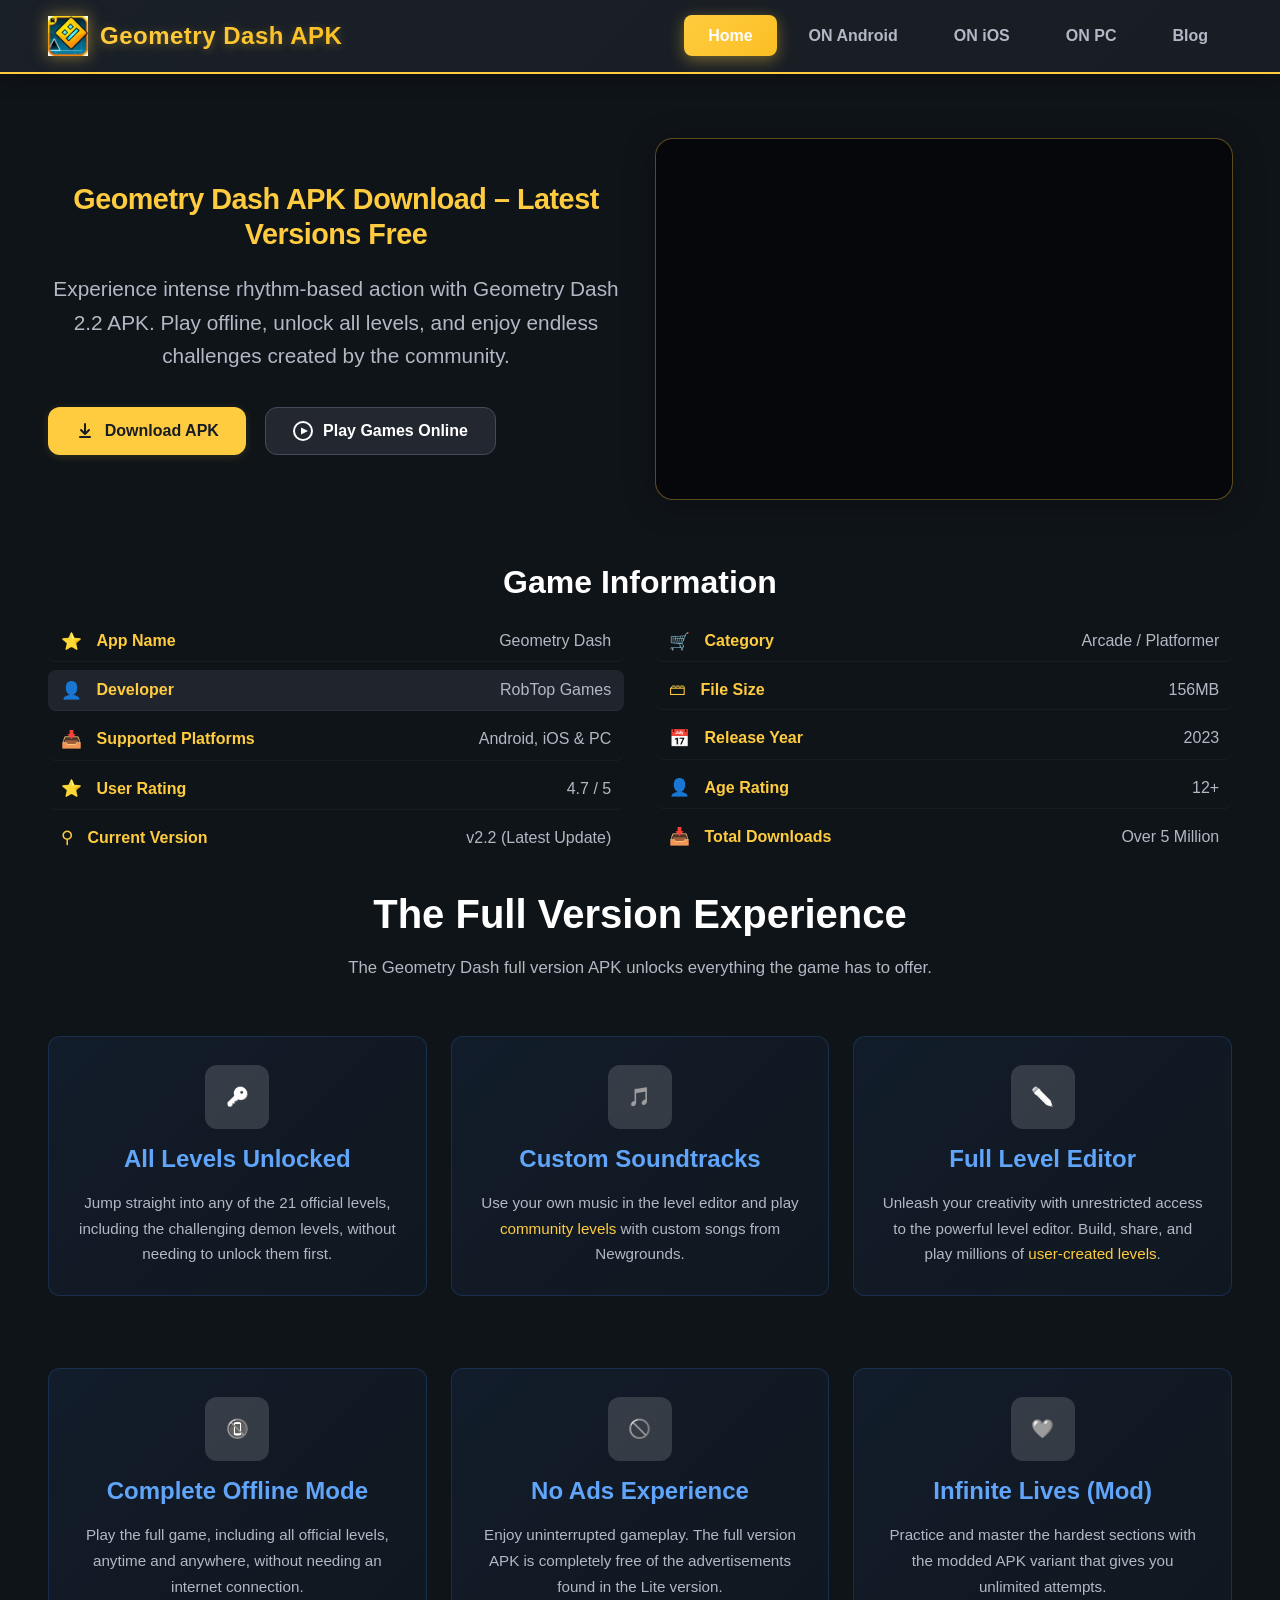
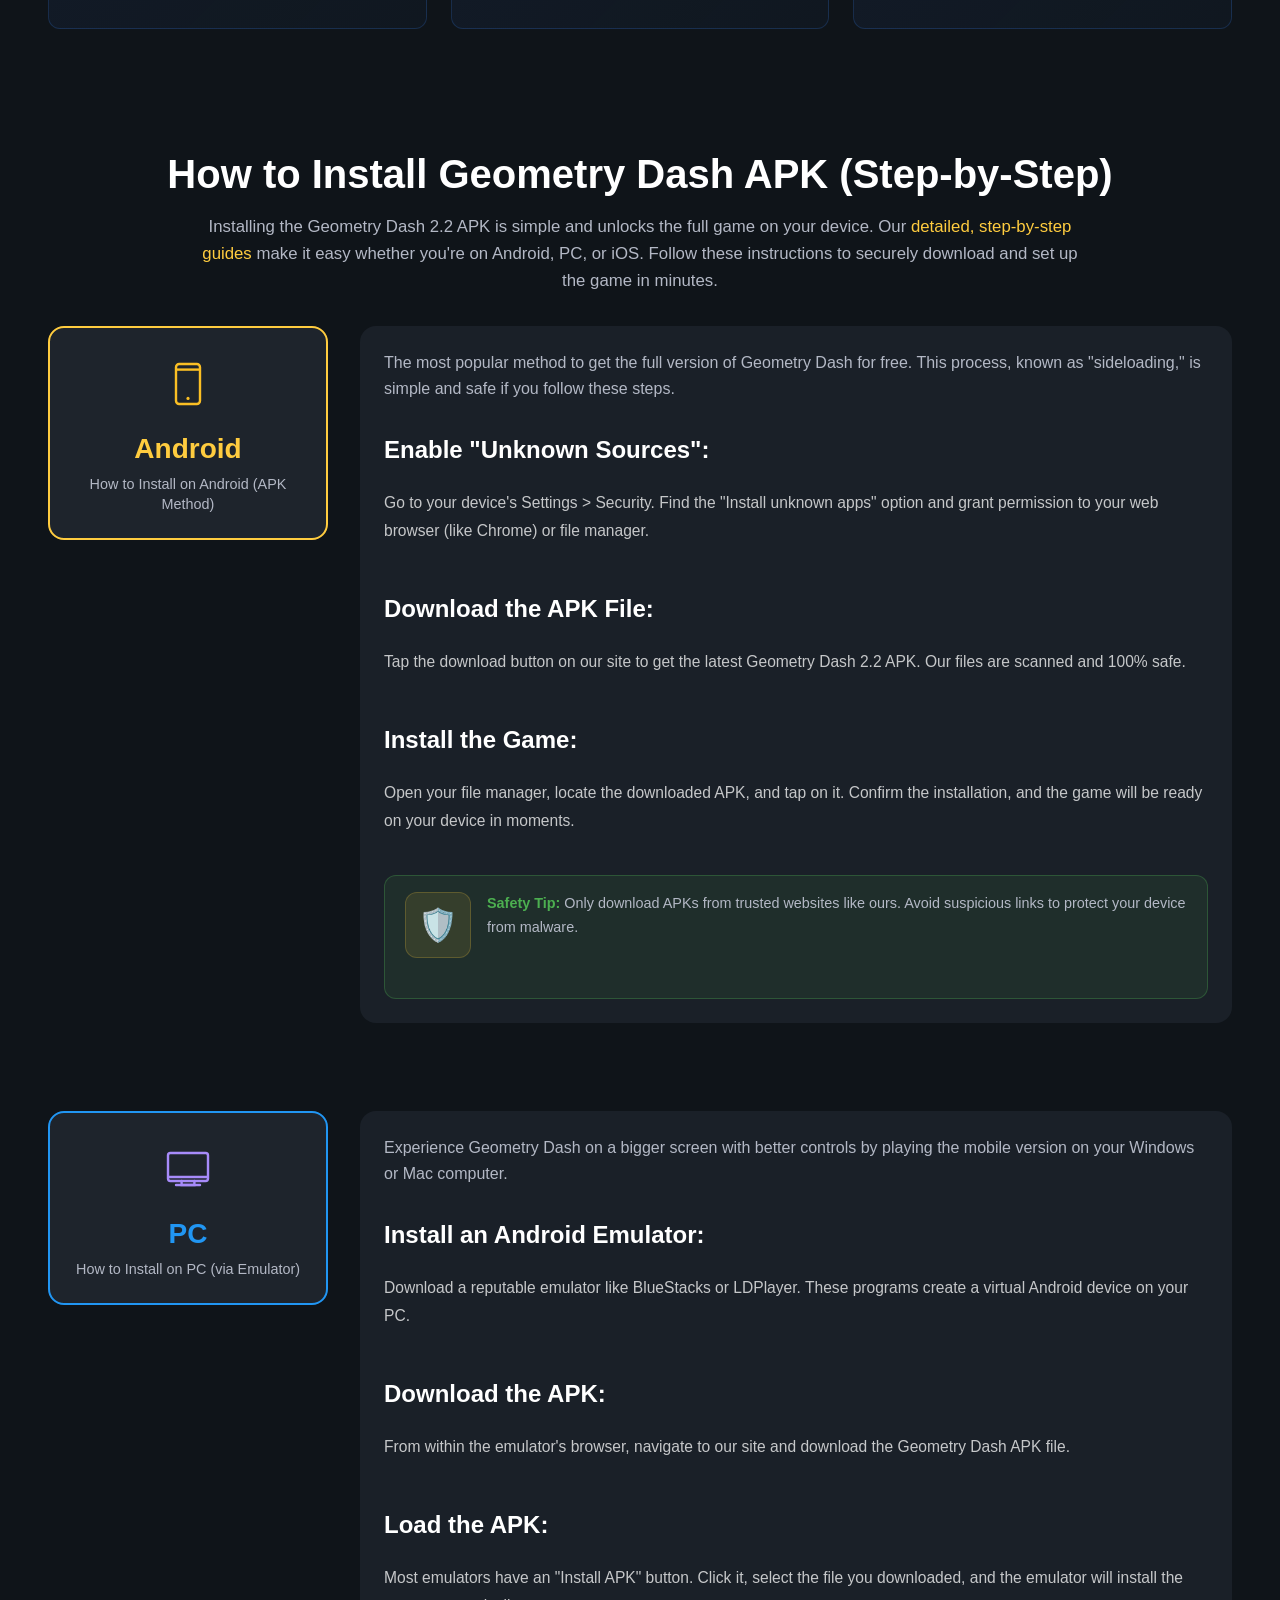
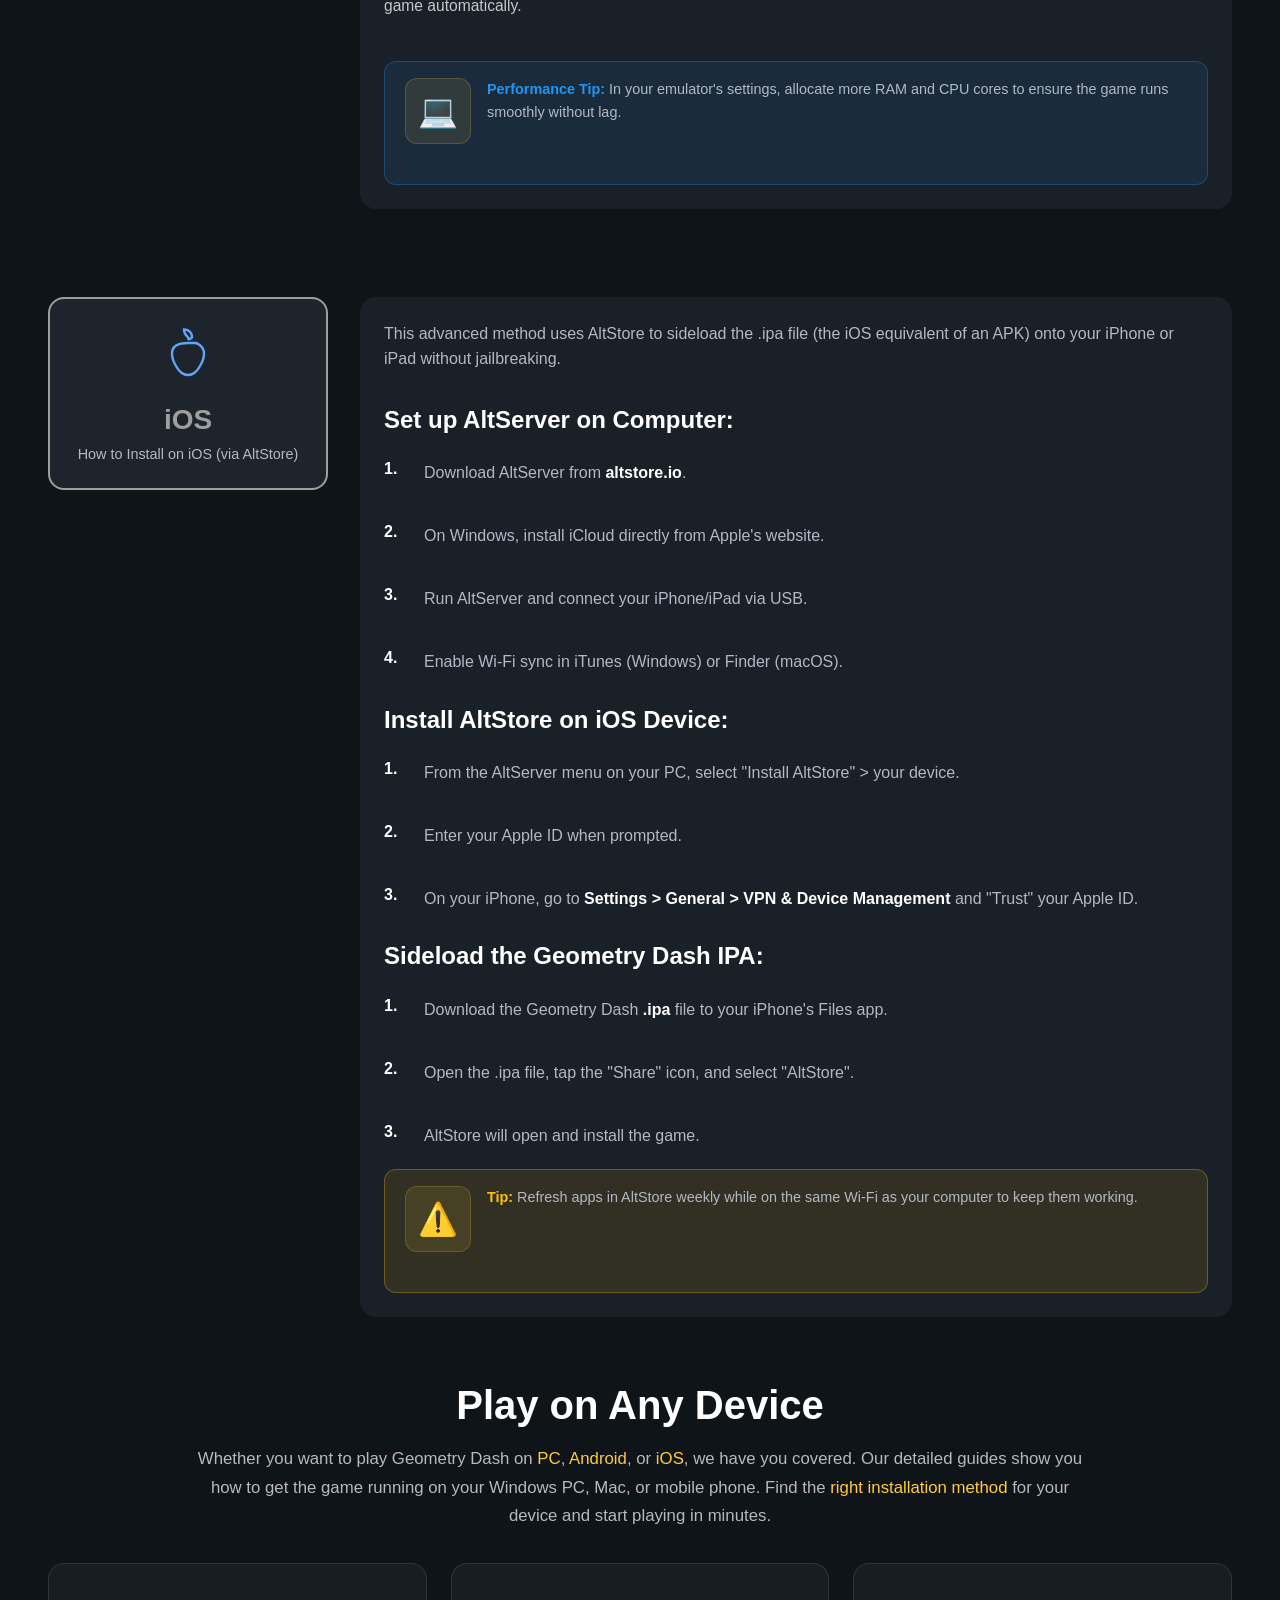
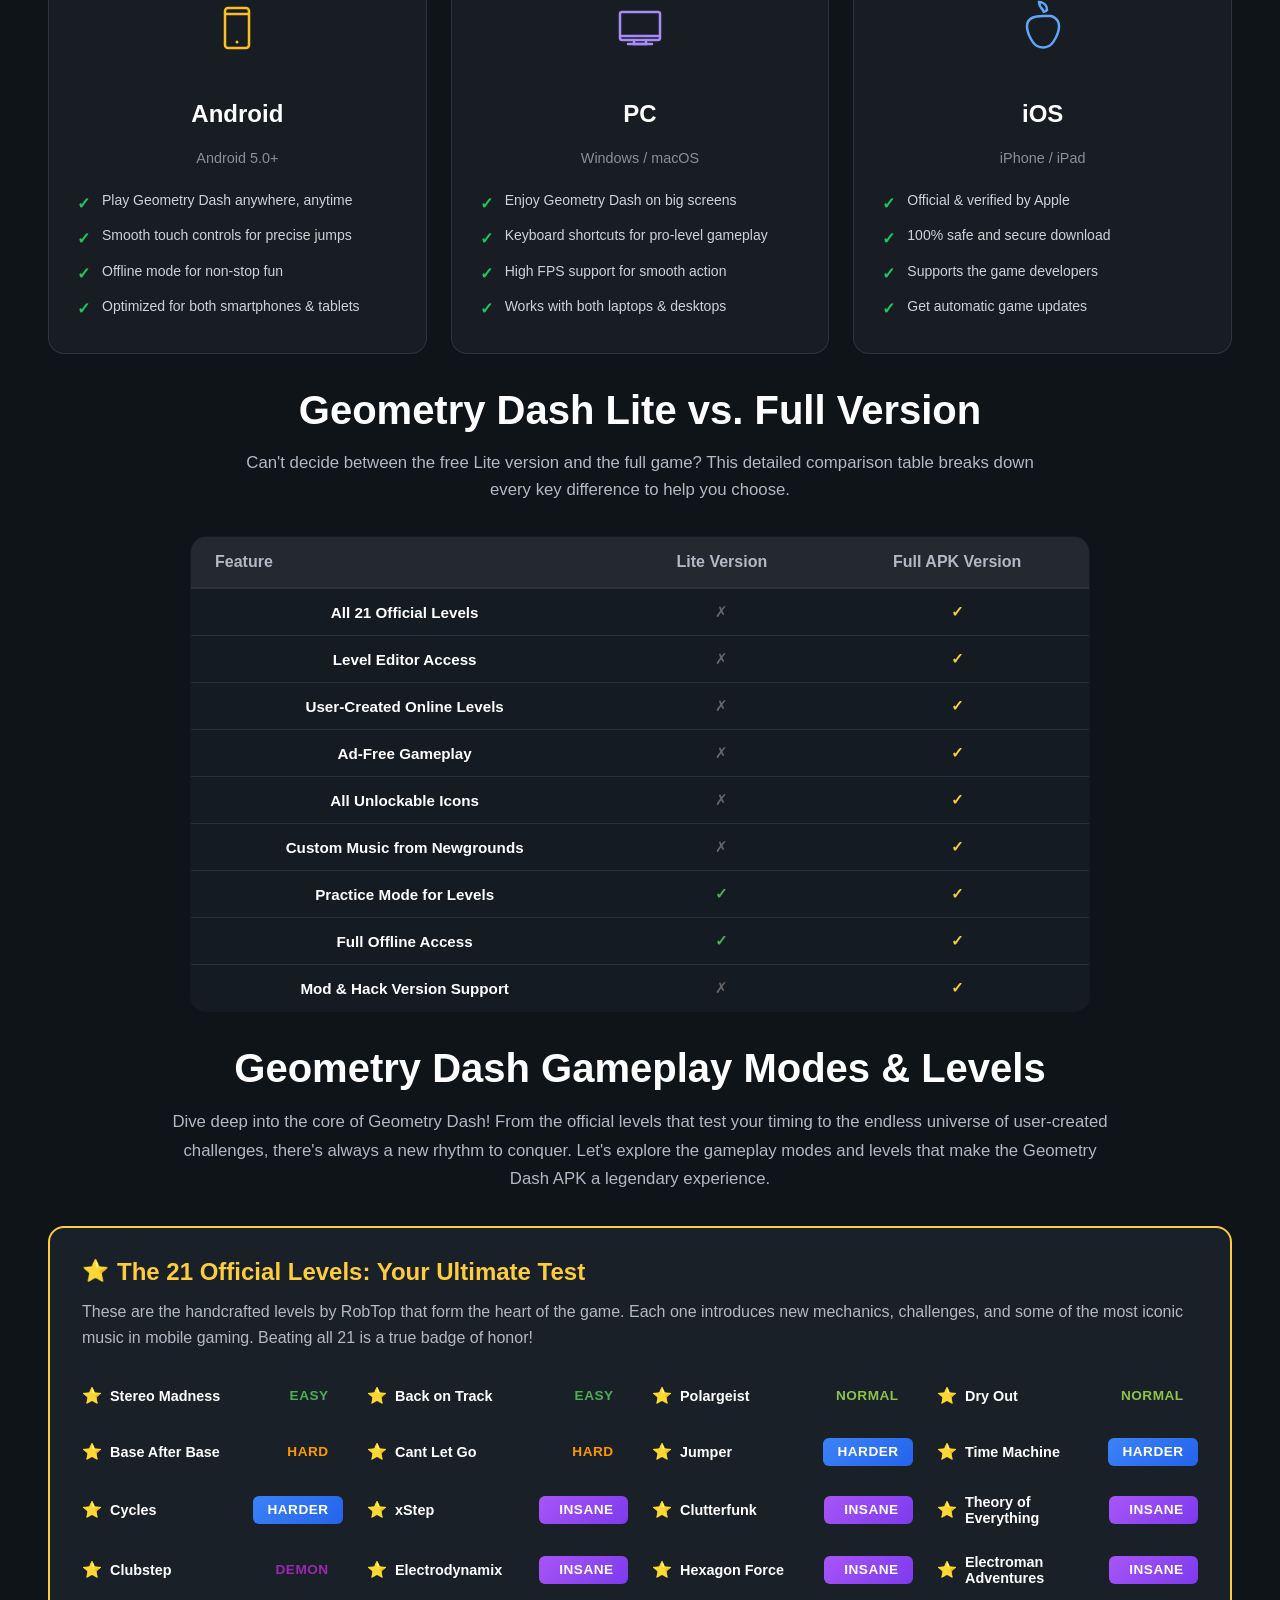
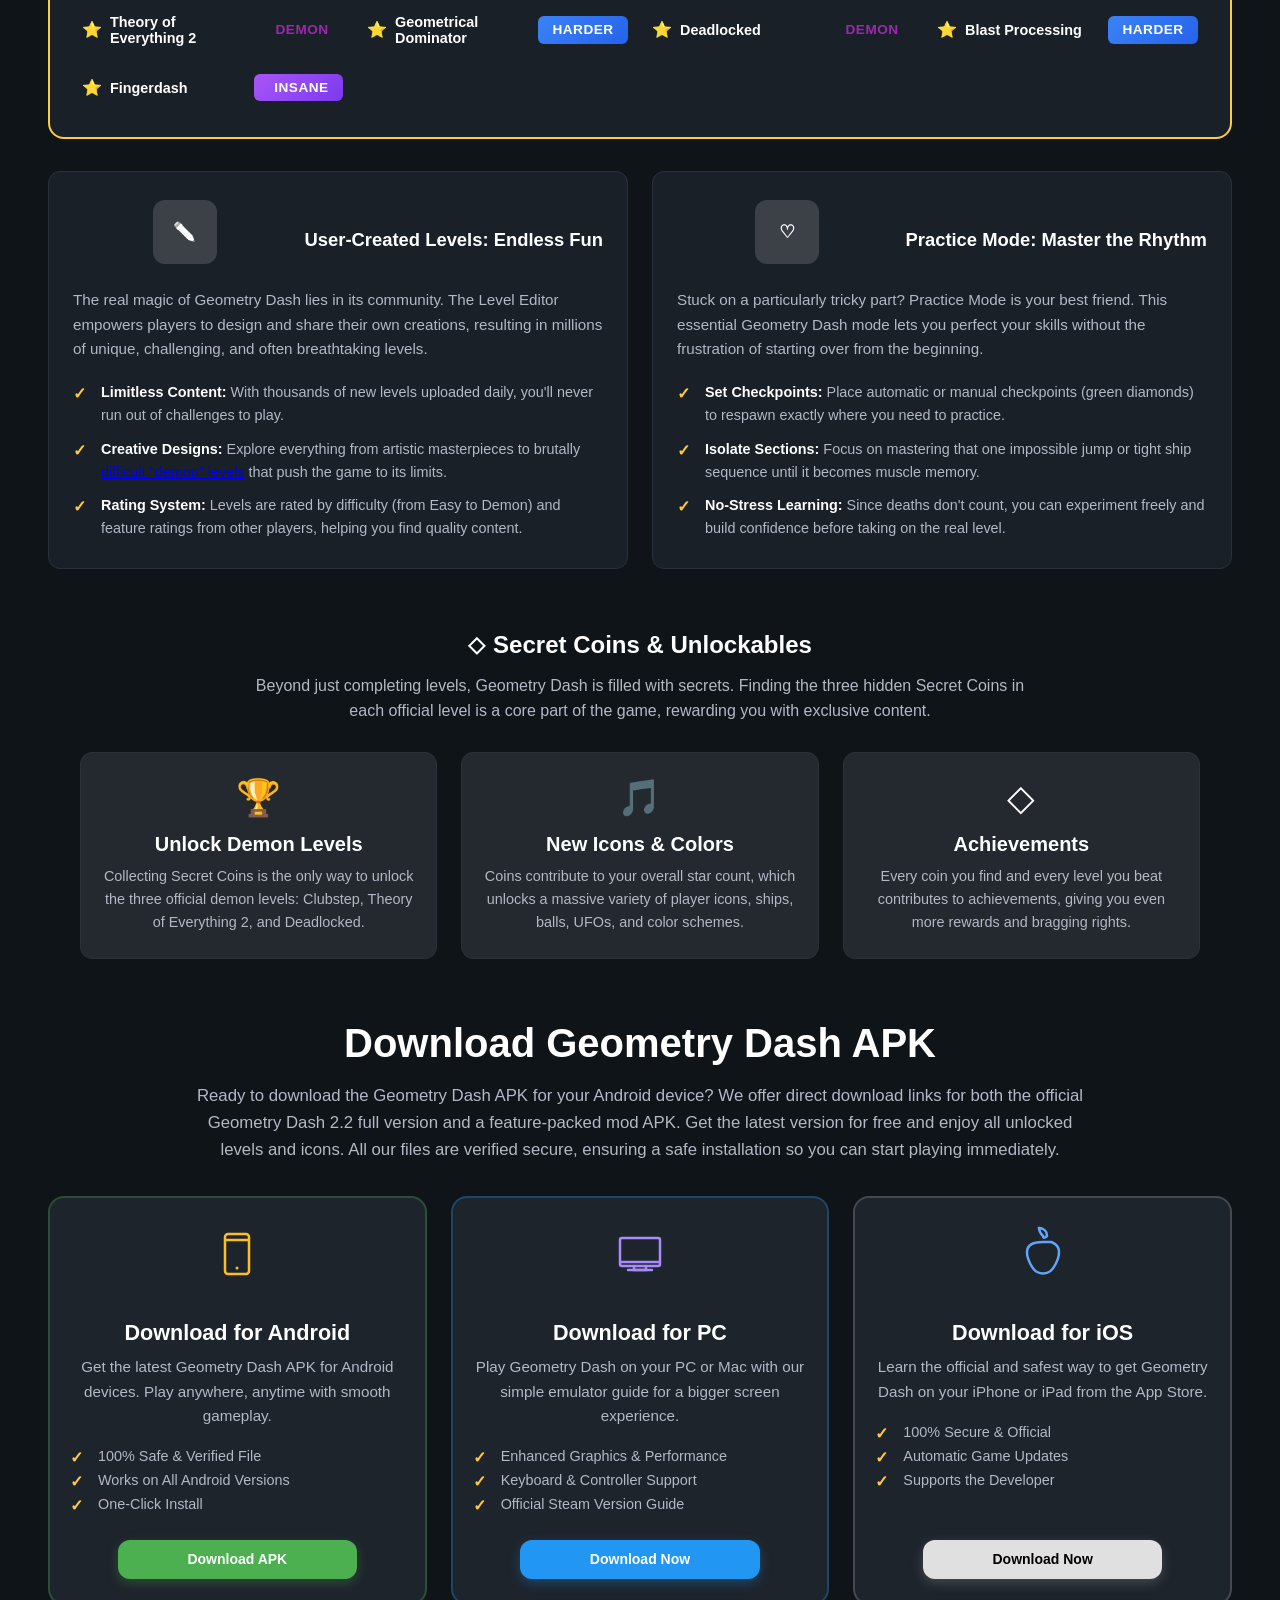
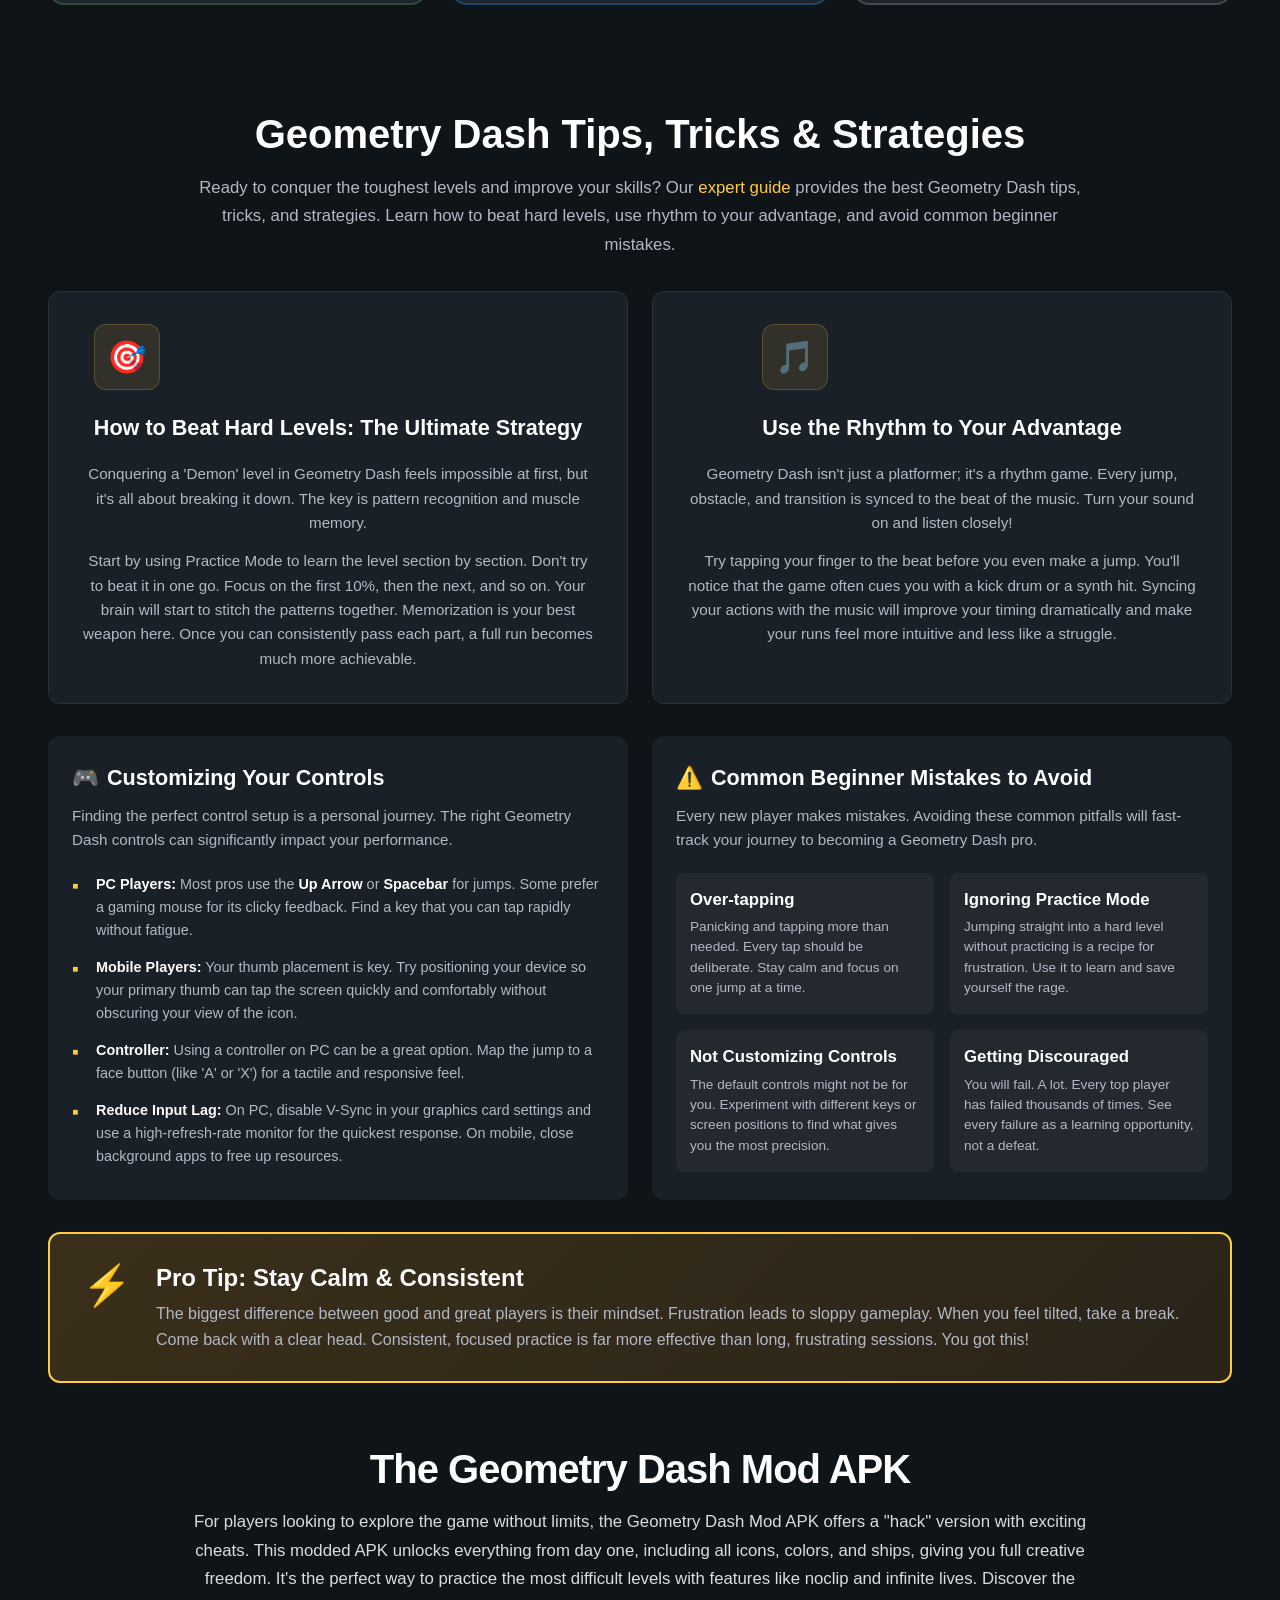
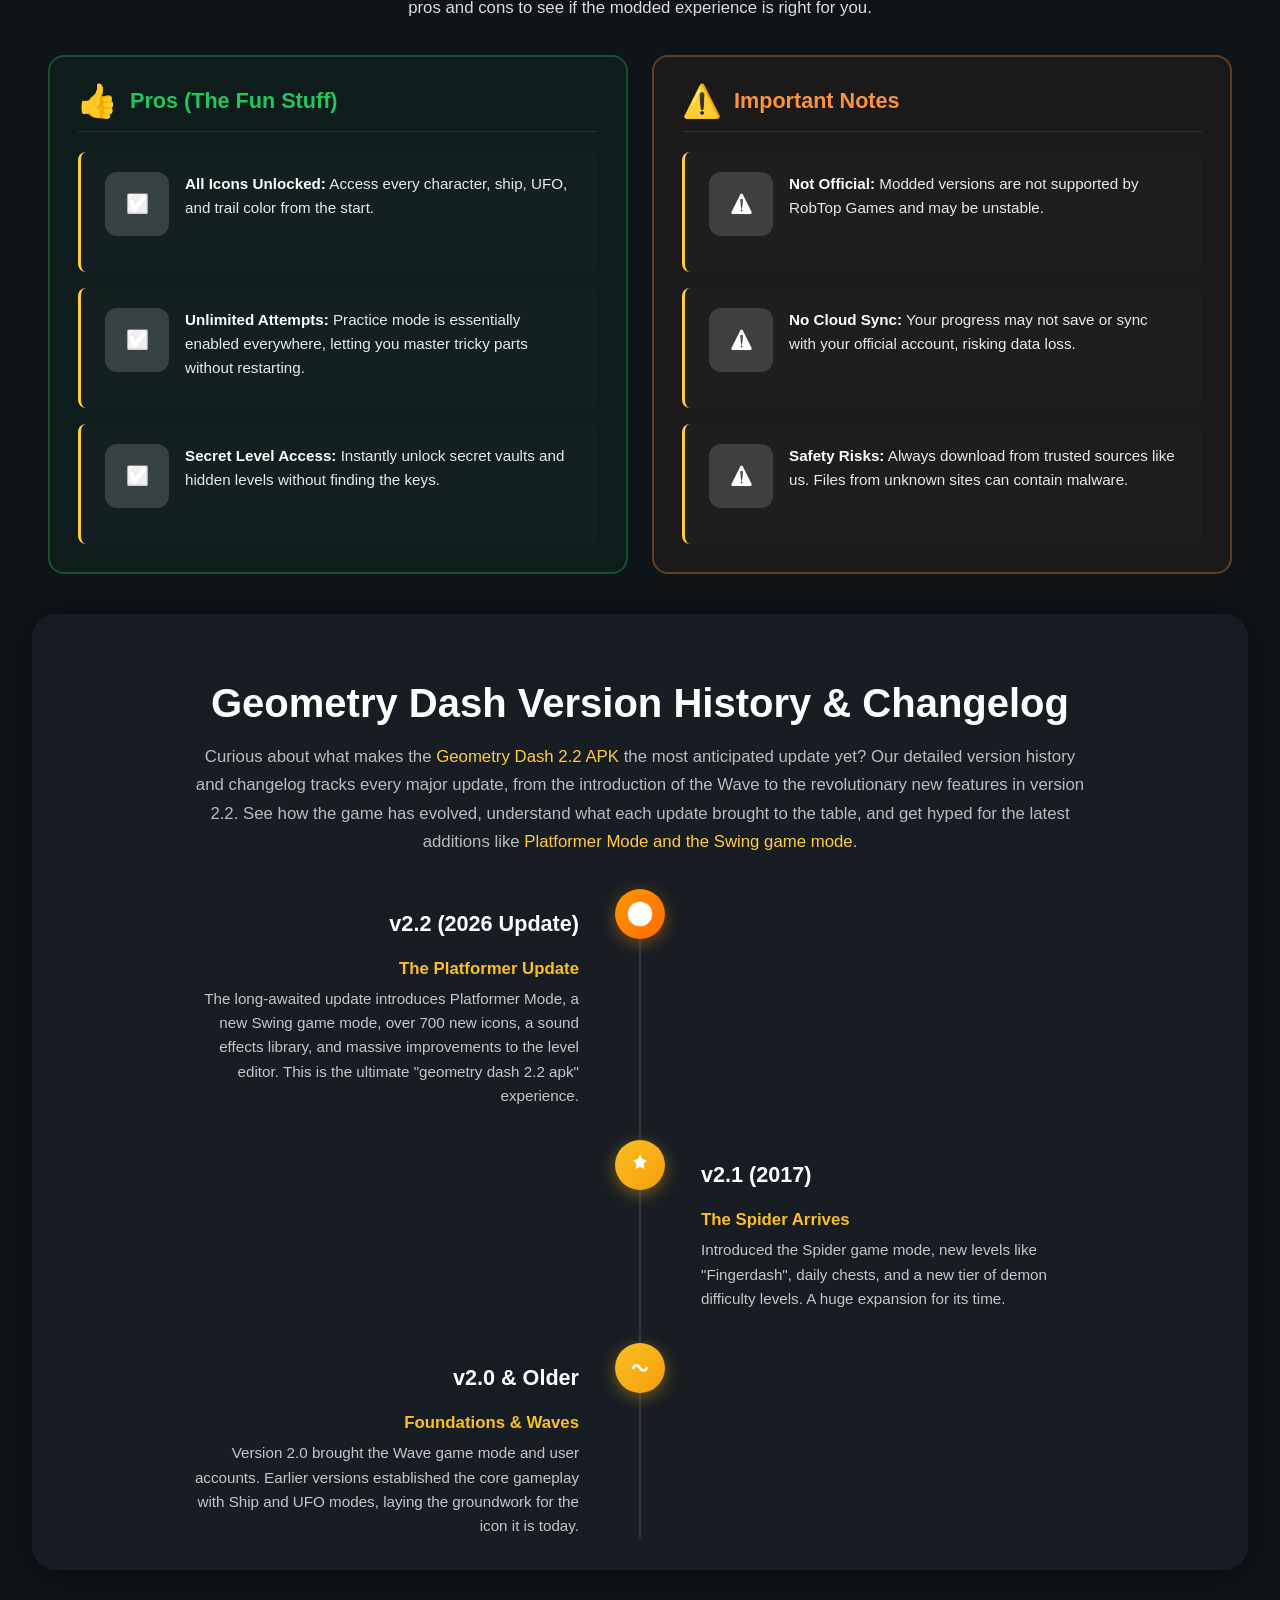
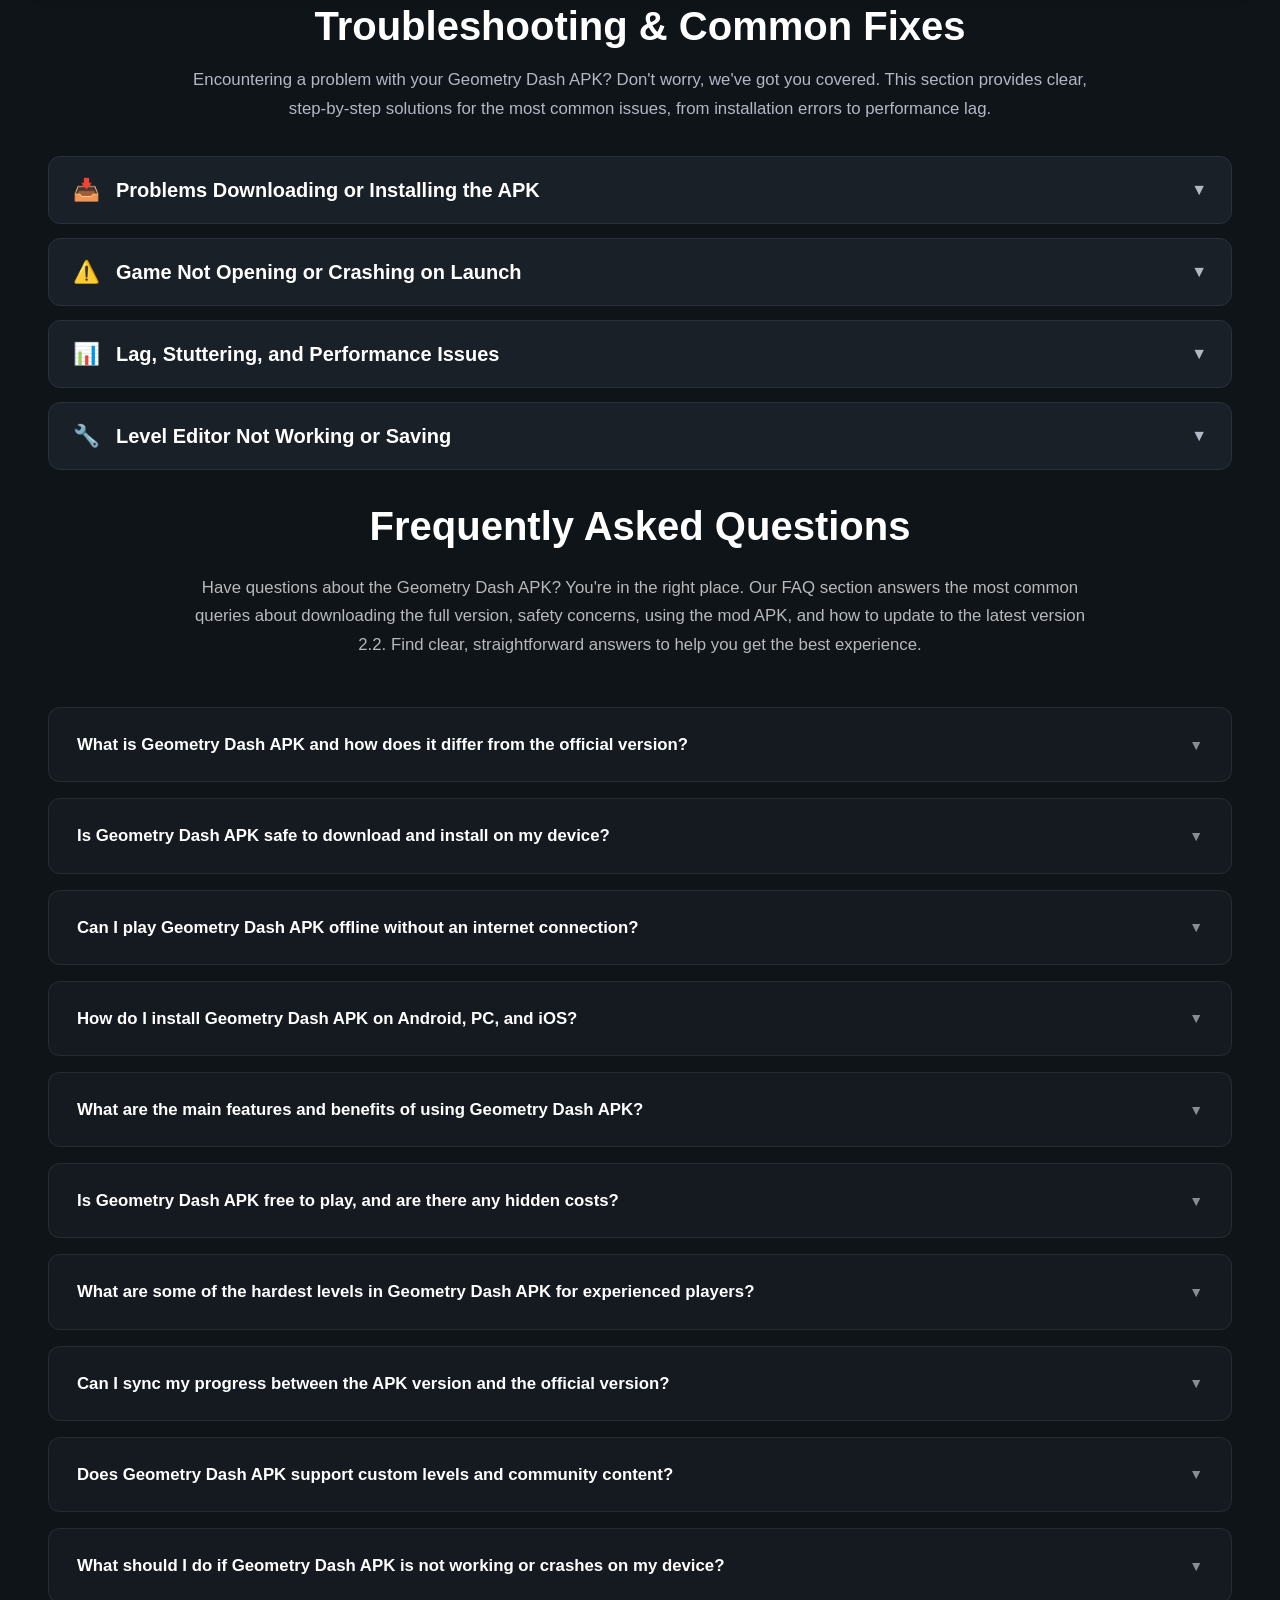
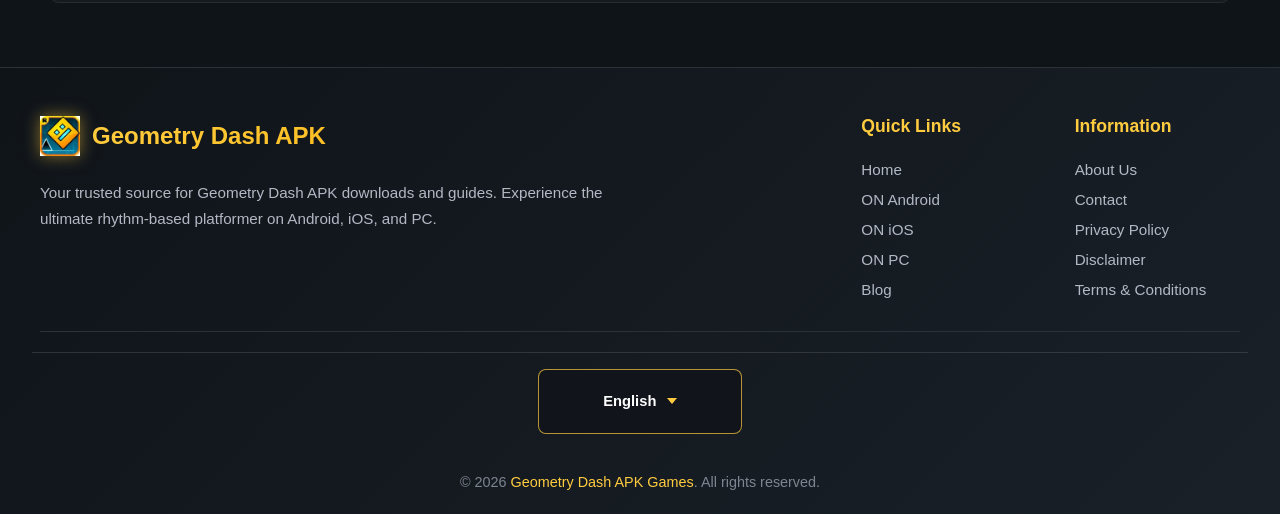
==== commit 59d5db28: "jfram" ====
--- a/index.html
+++ b/index.html
@@ -298,7 +298,14 @@
             </div>
           </div>
           <div class="hero-image">
-            <img src="./Home/geometry-dash-apk.webp" alt="Geometry Dash APK Screenshot">
+            <iframe
+              class="hero-game-frame"
+              src="https://geometry.games/vi/h5/geometry-dashscratch/"
+              title="Play Geometry Dash Scratch Online"
+              loading="lazy"
+              allow="fullscreen; autoplay; gamepad; clipboard-read; clipboard-write"
+              allowfullscreen
+            ></iframe>
           </div>
         </div>
       </section>
@@ -1795,61 +1802,7 @@
 
     <!-- Link to JavaScript file -->
     <script src="./Home/script.js.download?v=20260516-faq"></script>
-    <script>
-      document.addEventListener("DOMContentLoaded", function () {
-        var faqAccordion = document.querySelector(".faq-accordion");
-
-        if (!faqAccordion) {
-          return;
-        }
-
-        function closeFaqItem(item) {
-          var answer = item.querySelector(".faq-answer");
-          item.classList.remove("active");
-
-          if (answer) {
-            answer.style.maxHeight = "0";
-            answer.style.paddingTop = "0";
-            answer.style.paddingBottom = "0";
-          }
-        }
-
-        function openFaqItem(item) {
-          var answer = item.querySelector(".faq-answer");
-          item.classList.add("active");
-
-          if (answer) {
-            answer.style.maxHeight = answer.scrollHeight + "px";
-            answer.style.paddingTop = "0";
-            answer.style.paddingBottom = "1.5rem";
-          }
-        }
-
-        document.querySelectorAll(".faq-item").forEach(function (item) {
-          closeFaqItem(item);
-        });
-
-        faqAccordion.addEventListener("click", function (event) {
-          var question = event.target.closest(".faq-question");
-
-          if (!question || !faqAccordion.contains(question)) {
-            return;
-          }
-
-          var currentItem = question.closest(".faq-item");
-          var isActive = currentItem.classList.contains("active");
-
-          document.querySelectorAll(".faq-item").forEach(function (item) {
-            closeFaqItem(item);
-          });
-
-          if (!isActive) {
-            openFaqItem(currentItem);
-          }
-        });
-      });
-    </script>
-  <script defer="" src="./Home/v67327c56f0bb4ef8b305cae61679db8f1769101564043" integrity="sha512-rdcWY47ByXd76cbCFzznIcEaCN71jqkWBBqlwhF1SY7KubdLKZiEGeP7AyieKZlGP9hbY/MhGrwXzJC/HulNyg==" data-cf-beacon="{&quot;version&quot;:&quot;2024.11.0&quot;,&quot;token&quot;:&quot;31519d0f5d1843d59191826b047bbc4d&quot;,&quot;r&quot;:1,&quot;server_timing&quot;:{&quot;name&quot;:{&quot;cfCacheStatus&quot;:true,&quot;cfEdge&quot;:true,&quot;cfExtPri&quot;:true,&quot;cfL4&quot;:true,&quot;cfOrigin&quot;:true,&quot;cfSpeedBrain&quot;:true},&quot;location_startswith&quot;:null}}" crossorigin="anonymous"></script>
+    <script defer="" src="./Home/v67327c56f0bb4ef8b305cae61679db8f1769101564043" integrity="sha512-rdcWY47ByXd76cbCFzznIcEaCN71jqkWBBqlwhF1SY7KubdLKZiEGeP7AyieKZlGP9hbY/MhGrwXzJC/HulNyg==" data-cf-beacon="{&quot;version&quot;:&quot;2024.11.0&quot;,&quot;token&quot;:&quot;31519d0f5d1843d59191826b047bbc4d&quot;,&quot;r&quot;:1,&quot;server_timing&quot;:{&quot;name&quot;:{&quot;cfCacheStatus&quot;:true,&quot;cfEdge&quot;:true,&quot;cfExtPri&quot;:true,&quot;cfL4&quot;:true,&quot;cfOrigin&quot;:true,&quot;cfSpeedBrain&quot;:true},&quot;location_startswith&quot;:null}}" crossorigin="anonymous"></script>
 
 
 <div id="give-freely-root-bcjindcccaagfpapjjmafapmmgkkhgoa" class="give-freely-root" data-extension-id="bcjindcccaagfpapjjmafapmmgkkhgoa" data-extension-name="JSON Formatter" style="display: block;"><template shadowrootmode="open"><style>
--- a/Home/style.css
+++ b/Home/style.css
@@ -236,7 +236,11 @@
     justify-content: flex-start;
   }
   .hero-image {
-    display: none;
+    display: flex;
+  }
+
+  .hero-game-frame {
+    min-height: 320px;
   }
   .hero-buttons {
     flex-direction: column;
@@ -404,6 +408,16 @@
   max-width: 100%;
   width: 500px;
   border-radius: 18px;
+  box-shadow: 0 4px 32px 0 rgba(0, 0, 0, 0.25);
+}
+.hero-game-frame {
+  display: block;
+  width: min(100%, 640px);
+  aspect-ratio: 16 / 9;
+  min-height: 360px;
+  border: 1px solid rgba(255, 204, 63, 0.35);
+  border-radius: 18px;
+  background: #05070b;
   box-shadow: 0 4px 32px 0 rgba(0, 0, 0, 0.25);
 }
 body {
